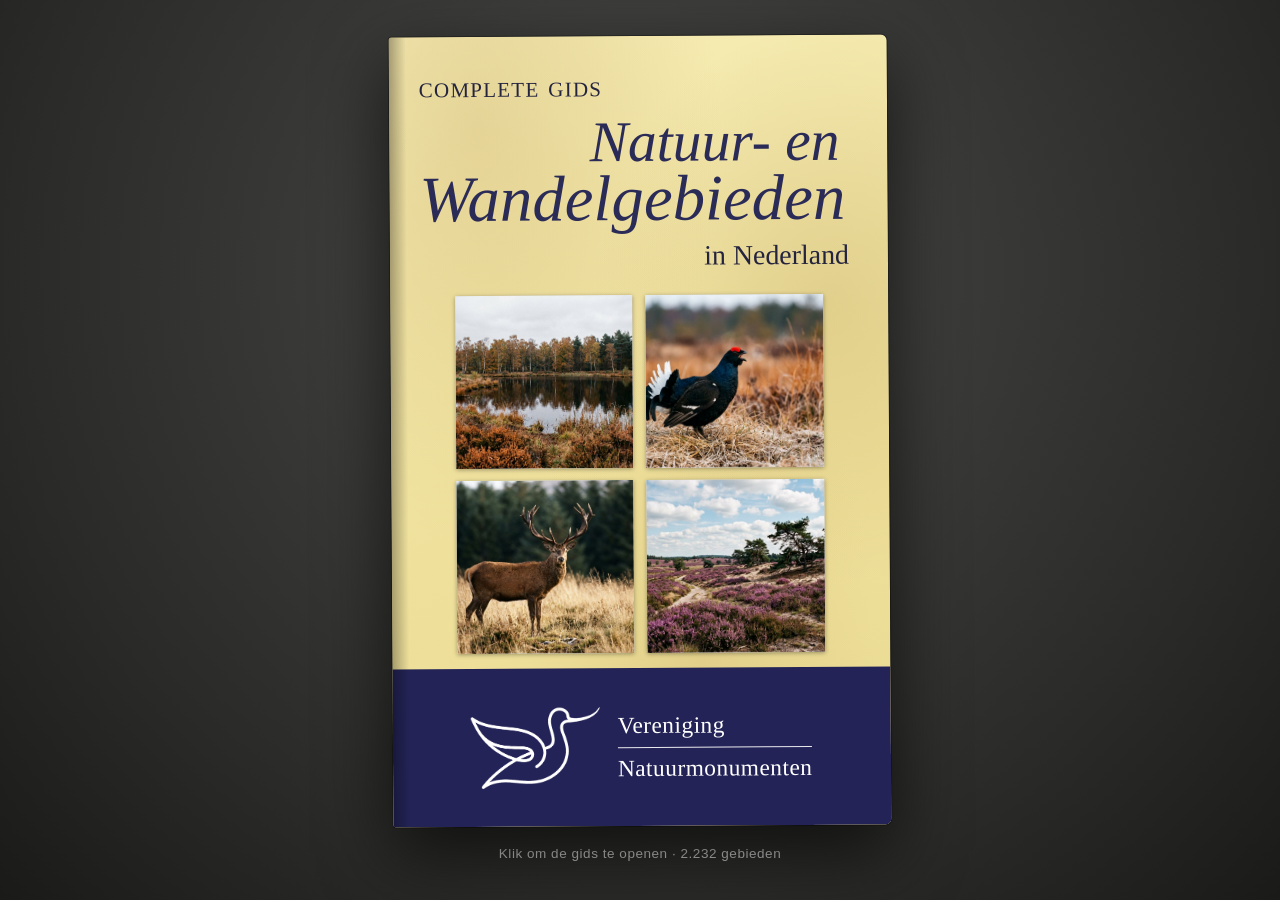
==== natuurgids-nederland.html @ e67d354d "cards 2213-2232: Zeeuwse kreken en vestingen (Retranchement, De Blikken, Fort Rammekens) + Walcheren" ====
<!DOCTYPE html>
<html lang="en">
<head>
<meta charset="UTF-8">
<meta name="viewport" content="width=device-width, initial-scale=1.0">
<title>Nature Reserve Guide — The Netherlands</title>
<link rel="stylesheet" href="styles.css">
</head>
<body>
<div id="cover" role="button" tabindex="0" aria-label="Open de gids">
  <div class="cover-book">
    <div class="cover-top">
      <div class="cover-kicker">Complete Gids</div>
      <h1 class="cover-title"><span>Natuur- en</span><span>Wandelgebieden</span></h1>
      <div class="cover-sub">in Nederland</div>
      <div class="cover-photos">
        <figure><img src="cover/heide-ven.jpg" alt="Ven op de heide"></figure>
        <figure><img src="cover/korhoen.jpg" alt="Baltsend korhoen"></figure>
        <figure><img src="cover/edelhert.jpg" alt="Edelhert"></figure>
        <figure><img src="cover/zandverstuiving.jpg" alt="Heide met vliegdennen"></figure>
      </div>
    </div>
    <div class="cover-band">
      <img class="cover-logo" src="cover/logo-natuurmonumenten.png" alt="Vereniging Natuurmonumenten">
      <div class="cover-org"><span>Vereniging</span><span>Natuurmonumenten</span></div>
    </div>
  </div>
  <div class="cover-hint">Klik om de gids te openen · <span id="cover-count"></span> gebieden</div>
</div>

<div id="app">
<div id="langswitch" title="Wissel taal / Switch language"><span class="langtab on" data-lang="nl">🇳🇱</span><span class="langtab" data-lang="en">🇬🇧</span></div>

<div class="hero">
  <h1>🌿 Nature Reserve Guide — The Netherlands</h1>
  <p>One integrated guide to <b>all 2,373 reserves</b> — your six original lists plus your new additions — detailed profiles in the style of your De Hoge Veluwe card: seasons, Natura 2000 habitats, spectacles, wildlife and trailheads.</p>
  <div class="progressbar"><i style="width:94.1%"></i></div>
  <p style="font-size:13px"><b>Progress: <span id="prog-done"></span> of <span id="prog-total"></span> reserves</b> · Lists 1–32 compleet (kaarten 1–1031) · List 33 gestart uit de complete boeklijst · ✨ alle kaarten tweetalig</p>
</div>
<main>
<div id="tabbar">
  <button class="tabbtn on" data-tab="list" type="button">📋 List</button>
  <button class="tabbtn" data-tab="blog" type="button">📝 Blog</button>
  <button class="tabbtn" data-tab="warn" type="button">⚠️ Warnings</button>
</div>
<div id="tab-list">
<div class="toc">
  <h2>Contents — the complete list (<span id="toc-count"></span> reserves, numbered continuously — duplicates in the source lists merged)</h2>
  <ol class="toclist" style="list-style:none;margin:0;padding:0;column-count:2;column-gap:44px;font-size:13.6px">
<div class="tocsec">List 1 · Salland, Twente &amp; Hof van Twente (1–31)</div>
<li><a href="#nr01">Sallandse Heuvelrug</a></li>
<li><a href="#nr02">Duivecate</a></li>
<li><a href="#nr03">Wierdense Veld</a></li>
<li><a href="#nr04">Het Lageveld</a></li>
<li><a href="#nr05">Fayersheide</a></li>
<li><a href="#nr06">Kooiplas Vriezenveen</a></li>
<li><a href="#nr07">Schultenwolde</a></li>
<li><a href="#nr08">Mekkelenberg</a></li>
<li><a href="#nr09">Huize Almelo</a></li>
<li><a href="#nr10">Sprengenberg</a></li>
<li><a href="#nr11">Holterberg</a></li>
<li><a href="#nr12">Holten landschapselementen</a></li>
<li><a href="#nr13">Noorderbos en Stokkerskampje</a></li>
<li><a href="#nr14">De Oosterhof en Volkspark</a></li>
<li><a href="#nr15">Groene Kruisbossen</a></li>
<li><a href="#nr16">De Borkeld</a></li>
<li><a href="#nr17">Friezenberg</a></li>
<li><a href="#nr18">Markelo landschapselementen</a></li>
<li><a href="#nr19">Entenveen</a></li>
<li><a href="#nr20">De Koepel</a></li>
<li><a href="#nr21">Mokkelengoor</a></li>
<li><a href="#nr22">Nijreesbos</a></li>
<li><a href="#nr23">Krikkenhaar</a></li>
<li><a href="#nr24">Het Weleveld</a></li>
<li><a href="#nr25">Stroomesch</a></li>
<li><a href="#nr26">Het Warmtink</a></li>
<li><a href="#nr27">Twickel</a></li>
<li><a href="#nr28">Verwolde</a></li>
<li><a href="#nr29">Markelose Berg</a></li>
<li><a href="#nr30">Weldam</a></li>
<li><a href="#nr31">Wiene</a></li>
<div class="tocsec">List 2 · De Peel &amp; Brabantse Kempen (32–97)</div>
<li><a href="#nr32">Keelgras</a></li>
<li><a href="#nr33">Stiphoutse Bossen</a></li>
<li><a href="#nr34">De Warande</a></li>
<li><a href="#nr35">Biezen en Milschot</a></li>
<li><a href="#nr36">Grotelse Bos</a></li>
<li><a href="#nr37">Bakelse Beemden en Bungern</a></li>
<li><a href="#nr38">Bakelse Bossen</a></li>
<li><a href="#nr39">Gemeentebossen Gemert</a></li>
<li><a href="#nr40">Stippelberg</a></li>
<li><a href="#nr41">Nederheide</a></li>
<li><a href="#nr42">Vliegveldbossen, Testrik en Kempkesberg</a></li>
<li><a href="#nr43">De Kamp</a></li>
<li><a href="#nr44">Vlakwater</a></li>
<li><a href="#nr45">Loobeekdal</a></li>
<li><a href="#nr46">Horst</a></li>
<li><a href="#nr47">Walsbergse Bossen</a></li>
<li><a href="#nr48">Heidse Peel</a></li>
<li><a href="#nr49">Paardekop</a></li>
<li><a href="#nr50">Papenvoortse Heide</a></li>
<li><a href="#nr51">Berenbroek</a></li>
<li><a href="#nr52">Het Groot Goor</a></li>
<li><a href="#nr53">Zandbos</a></li>
<li><a href="#nr54">Vlierdense Bossen</a></li>
<li><a href="#nr55">Kasteelpark Geldrop</a></li>
<li><a href="#nr56">Luchense Bos</a></li>
<li><a href="#nr57">Molenbos</a></li>
<li><a href="#nr58">Klein Goor</a></li>
<li><a href="#nr59">Sang en Goorkens</a></li>
<li><a href="#nr60">Gebergten en Herselse Heide</a></li>
<li><a href="#nr61">Groot Braakhuizen</a></li>
<li><a href="#nr62">Bossen bij Coevering</a></li>
<li><a href="#nr63">De Weijer</a></li>
<li><a href="#nr64">Braakhuizensche Heide</a></li>
<li><a href="#nr65">Verste Bos en De Meer</a></li>
<li><a href="#nr66">Strabrechtsche Heide</a></li>
<li><a href="#nr67">Lieropse Heide en Beuven</a></li>
<li><a href="#nr68">Herbertusbossen</a></li>
<li><a href="#nr69">Kasteel Heeze</a></li>
<li><a href="#nr70">Somerense Heide</a></li>
<li><a href="#nr71">Schietberg</a></li>
<li><a href="#nr72">De Donck</a></li>
<li><a href="#nr73">Oostappense Heide</a></li>
<li><a href="#nr74">Wandelbos Asten</a></li>
<li><a href="#nr75">Galgenberg</a></li>
<li><a href="#nr76">Polderse Bossen</a></li>
<li><a href="#nr77">Aa-stein</a></li>
<li><a href="#nr78">Dennendijkse Bossen</a></li>
<li><a href="#nr79">Deurnsche Peel, Mariapeel en Grauweveen</a></li>
<li><a href="#nr80">Putbos</a></li>
<li><a href="#nr81">Heleneveen</a></li>
<li><a href="#nr82">Leende</a></li>
<li><a href="#nr83">De Pan</a></li>
<li><a href="#nr84">Boksenberg</a></li>
<li><a href="#nr85">Starkriet</a></li>
<li><a href="#nr86">Witte Bergen</a></li>
<li><a href="#nr87">De Groote Peel, Nationaal Park</a></li>
<li><a href="#nr88">Astense Aa</a></li>
<li><a href="#nr89">Neerkantse Bossen</a></li>
<li><a href="#nr90">'t Molentje</a></li>
<li><a href="#nr91">Marisberg</a></li>
<li><a href="#nr92">Belgenhoek</a></li>
<li><a href="#nr93">Simonshoekse Bos</a></li>
<li><a href="#nr94">Startebos</a></li>
<li><a href="#nr95">Helenavaart</a></li>
<li><a href="#nr96">Kanaal van Deurne</a></li>
<li><a href="#nr97">Snep en Scherliet</a></li>
<div class="tocsec">List 3 · Wadden &amp; Friesland (98–103)</div>
<li><a href="#nr98">Terschelling</a></li>
<li><a href="#nr99">Ameland</a></li>
<li><a href="#nr100">'t Oerd</a></li>
<li><a href="#nr101">De Waddenzee, Staatsnatuurreservaat</a></li>
<li><a href="#nr102">Bildtpollen</a></li>
<li><a href="#nr103">Noard Fryslân Bûtendyks</a></li>
<div class="tocsec">List 4 · Texel &amp; Noord-Holland coast (104–116)</div>
<li><a href="#nr104">Duinen Texel</a></li>
<li><a href="#nr105">Lage Land van Texel</a></li>
<li><a href="#nr106">Korverskooi</a></li>
<li><a href="#nr107">Waal en Burgerdijk</a></li>
<li><a href="#nr108">Noorderkooi</a></li>
<li><a href="#nr109">Hoge Berg</a></li>
<li><a href="#nr110">Ceres</a></li>
<li><a href="#nr111">De Schorren</a></li>
<li><a href="#nr112">De Waddenzee, Staatsnatuurreservaat</a></li>
<li><a href="#nr113">Balgzand</a></li>
<li><a href="#nr114">Wieringen</a></li>
<li><a href="#nr115">Wierdijk en Voorboezem</a></li>
<li><a href="#nr116">Robbenoordbos en Dijkgatsbos</a></li>
<div class="tocsec">List 5 · Groningen West &amp; Drenthe border (117–161)</div>
<li><a href="#nr117">Allersmaborg</a></li>
<li><a href="#nr118">Reitdiepdal</a></li>
<li><a href="#nr119">Bedum-Onderdendam</a></li>
<li><a href="#nr120">Stedum-Loppersum landschapselementen</a></li>
<li><a href="#nr121">Ekenstein</a></li>
<li><a href="#nr122">Hoeksmeer</a></li>
<li><a href="#nr123">Ten Boer</a></li>
<li><a href="#nr124">Harkstederbroeklanden</a></li>
<li><a href="#nr125">De Ae's</a></li>
<li><a href="#nr126">Kolham-Slochteren landschapselementen</a></li>
<li><a href="#nr127">De Drie Polders</a></li>
<li><a href="#nr128">Oeverlanden Leekstermeer</a></li>
<li><a href="#nr129">Leekstermeer</a></li>
<li><a href="#nr130">Nienoord</a></li>
<li><a href="#nr131">Maatlanden</a></li>
<li><a href="#nr132">Mensinge</a></li>
<li><a href="#nr133">Bunnerveen</a></li>
<li><a href="#nr134">Kleibos</a></li>
<li><a href="#nr135">Peizer- en Eeldermaden</a></li>
<li><a href="#nr136">Peizermaden</a></li>
<li><a href="#nr137">Paterswoldsemeer</a></li>
<li><a href="#nr138">Elsburger Onland</a></li>
<li><a href="#nr139">Kluivingsbos</a></li>
<li><a href="#nr140">De Braak</a></li>
<li><a href="#nr141">Vennebroek</a></li>
<li><a href="#nr142">Friese Veen</a></li>
<li><a href="#nr143">Polder het Oosterland</a></li>
<li><a href="#nr144">De Duinen</a></li>
<li><a href="#nr145">Vosbergen</a></li>
<li><a href="#nr146">Polder Lappenvoort</a></li>
<li><a href="#nr147">Scharlakenbos</a></li>
<li><a href="#nr148">'t Hemrik</a></li>
<li><a href="#nr149">Drentsche A</a></li>
<li><a href="#nr150">Klein Bollenbult</a></li>
<li><a href="#nr151">Appelbergen</a></li>
<li><a href="#nr152">De Poll</a></li>
<li><a href="#nr153">Noordlaarderbos</a></li>
<li><a href="#nr154">Midlaarderbos</a></li>
<li><a href="#nr155">Westerbroek</a></li>
<li><a href="#nr156">Westerbroek (Vosbergerzone)</a></li>
<li><a href="#nr157">Rietland westzijde Foxholstermeer</a></li>
<li><a href="#nr158">Zuidlaardermeergebied</a></li>
<li><a href="#nr159">Harense Wildernis</a></li>
<li><a href="#nr160">Recreatiegebied Meerwijck</a></li>
<li><a href="#nr161">Gorechtpark en Drevenbos</a></li>
<div class="tocsec">List 6 · Groningen Oost &amp; Oldambt (162–192)</div>
<li><a href="#nr162">Tuikwerderrak</a></li>
<li><a href="#nr163">Meedhuizen landschapselementen</a></li>
<li><a href="#nr164">Huisweersterpolder</a></li>
<li><a href="#nr165">Schildmeer</a></li>
<li><a href="#nr166">Slochteren landschapselementen</a></li>
<li><a href="#nr167">Fraeylemaborg</a></li>
<li><a href="#nr168">Baggerputten</a></li>
<li><a href="#nr169">Korengarst</a></li>
<li><a href="#nr170">Wagenborgen</a></li>
<li><a href="#nr171">Hondshalstermeer</a></li>
<li><a href="#nr172">Nieuwolderbos</a></li>
<li><a href="#nr173">Woldendorp</a></li>
<li><a href="#nr174">Dollard</a></li>
<li><a href="#nr175">Kolken Oude Geul</a></li>
<li><a href="#nr176">Oosterbroek landschapselementen</a></li>
<li><a href="#nr177">Spoordijk</a></li>
<li><a href="#nr178">Winschoterdiep</a></li>
<li><a href="#nr179">Scheemda landschapselementen</a></li>
<li><a href="#nr180">De Wiede</a></li>
<li><a href="#nr181">Meeden landschapselementen</a></li>
<li><a href="#nr182">Lagemeeden</a></li>
<li><a href="#nr183">Scheemdermeer</a></li>
<li><a href="#nr184">Ennemaborg</a></li>
<li><a href="#nr185">Meerland</a></li>
<li><a href="#nr186">Goldhoorn</a></li>
<li><a href="#nr187">Beerta-Finsterwolde landschapselementen</a></li>
<li><a href="#nr188">Tjamme</a></li>
<li><a href="#nr189">Oostereinde landschapselementen</a></li>
<li><a href="#nr190">Winschoten</a></li>
<li><a href="#nr191">Westerwoldsche A Noord</a></li>
<li><a href="#nr192">Boele Tijdenskanaal</a></li>

<div class="tocsec">List 7 · Terschelling &amp; Friesland — meren, moerassen &amp; states (193–217)</div>
<li><a href="#nr193">Landerumerkooi</a></li>
<li><a href="#nr194">Jongema-State</a></li>
<li><a href="#nr195">Sorremorre</a></li>
<li><a href="#nr196">Botmar</a></li>
<li><a href="#nr197">It Eilân en de Burd</a></li>
<li><a href="#nr198">It Unlân fan Jelsma en It Kobbelân</a></li>
<li><a href="#nr199">Alde Feanen</a></li>
<li><a href="#nr200">Petgatten de Feanhoop, Noarderkrite, Kraanlannen, Oskekop</a></li>
<li><a href="#nr201">Lytse Marren</a></li>
<li><a href="#nr202">Gouden Boaiem</a></li>
<li><a href="#nr203">Wite en Swarte Brekken</a></li>
<li><a href="#nr204">Snitsermar</a></li>
<li><a href="#nr205">Hearesyl</a></li>
<li><a href="#nr206">Terkaplesterpuollen</a></li>
<li><a href="#nr207">De Deelen</a></li>
<li><a href="#nr208">It Skar en Terbant</a></li>
<li><a href="#nr209">Terdoelstersypen</a></li>
<li><a href="#nr210">Eysinga-State</a></li>
<li><a href="#nr211">Wilhelmina-oard</a></li>
<li><a href="#nr212">Tjûkemar</a></li>
<li><a href="#nr213">Haskerlân</a></li>
<li><a href="#nr214">Easterskar</a></li>
<li><a href="#nr215">Rotstergaast</a></li>
<li><a href="#nr216">Taconisbosk</a></li>
<li><a href="#nr217">Oranjestein</a></li>
<div class="tocsec">List 8 · Hollands Diep, delta &amp; West-Brabant (218–239)</div>
<li><a href="#nr218">Oudeland van Strijen</a></li>
<li><a href="#nr219">De Elzen</a></li>
<li><a href="#nr220">De Biesbosch, Nationaal Park</a></li>
<li><a href="#nr221">Krammer Volkerak</a></li>
<li><a href="#nr222">Anthoniegorzen en Fort Sabina</a></li>
<li><a href="#nr223">Vlaakenhoek</a></li>
<li><a href="#nr224">Ruigenhil</a></li>
<li><a href="#nr225">Buitengorzen</a></li>
<li><a href="#nr226">Oeverlanden Hollandsch Diep</a></li>
<li><a href="#nr227">Sassenplaat</a></li>
<li><a href="#nr228">Moerdijk</a></li>
<li><a href="#nr229">Zonzeel en De Worp</a></li>
<li><a href="#nr230">Westelijke Beemden</a></li>
<li><a href="#nr231">Haagse Beemden</a></li>
<li><a href="#nr232">Rooskensdonk</a></li>
<li><a href="#nr233">Haagse Beemdenbos</a></li>
<li><a href="#nr234">Pagnevaartbos</a></li>
<li><a href="#nr235">Liesbos</a></li>
<li><a href="#nr236">Sprundelsebaan-Zundertseweg</a></li>
<li><a href="#nr237">Kogelvanger</a></li>
<li><a href="#nr238">Vloeiweide</a></li>
<li><a href="#nr239">Mastbos</a></li>
<div class="tocsec">List 9 · Maasvallei &amp; Midden-Brabant (240–309)</div>
<li><a href="#nr240">Hedel en Ammerzoden</a></li>
<li><a href="#nr241">Uiterwaarden bij Bokhoven</a></li>
<li><a href="#nr242">Henriëttewaard</a></li>
<li><a href="#nr243">Uiterwaarden Maaspoort</a></li>
<li><a href="#nr244">De Koornwaard</a></li>
<li><a href="#nr245">Maasuiterwaarden</a></li>
<li><a href="#nr246">Lithse Kooi</a></li>
<li><a href="#nr247">Sompen en Zooislagen</a></li>
<li><a href="#nr248">Meer van Engelen</a></li>
<li><a href="#nr249">De Kerkhoek</a></li>
<li><a href="#nr250">Polder van Den Eigen en Empel</a></li>
<li><a href="#nr251">Heinis</a></li>
<li><a href="#nr252">Karregat</a></li>
<li><a href="#nr253">Graafse Baan</a></li>
<li><a href="#nr254">Het Vinkel en De Eikenburg</a></li>
<li><a href="#nr255">De Wamberg</a></li>
<li><a href="#nr256">Hoogbos, Engelenstede en Zeebroek</a></li>
<li><a href="#nr257">Geffense Bosjes</a></li>
<li><a href="#nr258">Stelt en De Haag</a></li>
<li><a href="#nr259">Arboretum Heesch</a></li>
<li><a href="#nr260">Heesch en Nistelrode</a></li>
<li><a href="#nr261">Nieuwkuijks Bosje</a></li>
<li><a href="#nr262">Moerputten</a></li>
<li><a href="#nr263">Rijskampen</a></li>
<li><a href="#nr264">De Margriet</a></li>
<li><a href="#nr265">Loonse en Drunense Duinen</a></li>
<li><a href="#nr266">De Distelberg</a></li>
<li><a href="#nr267">Zwijnsbergen</a></li>
<li><a href="#nr268">De IJzeren Man</a></li>
<li><a href="#nr269">Wargashuyse</a></li>
<li><a href="#nr270">Jagershagen</a></li>
<li><a href="#nr271">Vughtse Heide en Lunetten</a></li>
<li><a href="#nr272">Fort Isabella</a></li>
<li><a href="#nr273">Bossche Broek</a></li>
<li><a href="#nr274">Sterrenbosch</a></li>
<li><a href="#nr275">Gemeentebos De Houw</a></li>
<li><a href="#nr276">Maurick</a></li>
<li><a href="#nr277">Haanwijk</a></li>
<li><a href="#nr278">Gemeentebos Esseweg</a></li>
<li><a href="#nr279">De Bevert</a></li>
<li><a href="#nr280">Zegenwerp</a></li>
<li><a href="#nr281">Eikenhorst</a></li>
<li><a href="#nr282">Venrode</a></li>
<li><a href="#nr283">Sparrenrijk</a></li>
<li><a href="#nr284">Seldensate</a></li>
<li><a href="#nr285">Kasteel Heeswijk</a></li>
<li><a href="#nr286">Gemeentebos Heeswijk-Dinther</a></li>
<li><a href="#nr287">De Prekers</a></li>
<li><a href="#nr288">Wijboschbroek</a></li>
<li><a href="#nr289">Zwanenburg</a></li>
<li><a href="#nr290">Aa-broeken</a></li>
<li><a href="#nr291">Recreatiepark Veghel</a></li>
<li><a href="#nr292">Eerdse Bergen</a></li>
<li><a href="#nr293">Coevering Logtenburg</a></li>
<li><a href="#nr294">Geelders</a></li>
<li><a href="#nr295">De Leemkuilen</a></li>
<li><a href="#nr296">Nemelaer</a></li>
<li><a href="#nr297">Suysse Bos</a></li>
<li><a href="#nr298">Oude Hondsberg, Ter Braakloop en Galgeven</a></li>
<li><a href="#nr299">Oisterwijkse Bossen en Vennen</a></li>
<li><a href="#nr300">Rozep</a></li>
<li><a href="#nr301">Kampina</a></li>
<li><a href="#nr302">Achtbundersedijk en Logtsebaan</a></li>
<li><a href="#nr303">De Mortelen en Heerenbeek</a></li>
<li><a href="#nr304">Velder</a></li>
<li><a href="#nr305">Kuppenbunders</a></li>
<li><a href="#nr306">De Scheeken</a></li>
<li><a href="#nr307">Dommeldal</a></li>
<li><a href="#nr308">Dommelbeemden</a></li>
<li><a href="#nr309">Vressels Bos</a></li>
<div class="tocsec">List 10 · De Kempen (310–318)</div>
<li><a href="#nr310">De Kempen</a></li>
<li><a href="#nr311">Zandhoef en Postelbos</a></li>
<li><a href="#nr312">De Beeken en De Maaij</a></li>
<li><a href="#nr313">De Maaij</a></li>
<li><a href="#nr314">Plateaux</a></li>
<li><a href="#nr315">Klein-Borkel, Berkheuvel, Zandhoef en Buitenheide</a></li>
<li><a href="#nr316">Malpiebeemden</a></li>
<li><a href="#nr317">Opperbos</a></li>
<li><a href="#nr318">Berg</a></li>
<div class="tocsec">List 11 · Weert &amp; Midden-Limburg (319–363)</div>
<li><a href="#nr319">Pompstation Budel</a></li>
<li><a href="#nr320">Buulderbroek</a></li>
<li><a href="#nr321">Hugterheide</a></li>
<li><a href="#nr322">Weerterbos</a></li>
<li><a href="#nr323">Weerter- en Buderbergen</a></li>
<li><a href="#nr324">Weerterheide</a></li>
<li><a href="#nr325">Oude Graaf</a></li>
<li><a href="#nr326">Roeventerpeel</a></li>
<li><a href="#nr327">Wellenstein</a></li>
<li><a href="#nr328">Sarsven en De Banen</a></li>
<li><a href="#nr329">Waterbloem</a></li>
<li><a href="#nr330">Spaanse Bos</a></li>
<li><a href="#nr331">Heijdsberg</a></li>
<li><a href="#nr332">Ophovense Zandberg</a></li>
<li><a href="#nr333">Asbroekerheide en Kirkelsberg</a></li>
<li><a href="#nr334">Leuckeshoeve</a></li>
<li><a href="#nr335">Lauracomplex Weert</a></li>
<li><a href="#nr336">Kruispeel</a></li>
<li><a href="#nr337">Recreatiegebied IJzerenman</a></li>
<li><a href="#nr338">Wijffelterbroek</a></li>
<li><a href="#nr339">Stramprooise Heide</a></li>
<li><a href="#nr340">Areven</a></li>
<li><a href="#nr341">Tungelerwallen</a></li>
<li><a href="#nr342">Moeselpeel</a></li>
<li><a href="#nr343">De Krang</a></li>
<li><a href="#nr344">Heijkersbroek en Weerenbroek</a></li>
<li><a href="#nr345">Keversbroek</a></li>
<li><a href="#nr346">Beylshof</a></li>
<li><a href="#nr347">Leudal</a></li>
<li><a href="#nr348">Sterrebos</a></li>
<li><a href="#nr349">Exaten</a></li>
<li><a href="#nr350">Hornerheide</a></li>
<li><a href="#nr351">Kloppeven</a></li>
<li><a href="#nr352">Kasteel Horn</a></li>
<li><a href="#nr353">Beegderheide</a></li>
<li><a href="#nr354">Beegderheide en De Breule</a></li>
<li><a href="#nr355">Tuspeel</a></li>
<li><a href="#nr356">Uffelse Beek</a></li>
<li><a href="#nr357">Heioord</a></li>
<li><a href="#nr358">Nederhoven</a></li>
<li><a href="#nr359">Isabelleegreend</a></li>
<li><a href="#nr360">De Horst</a></li>
<li><a href="#nr361">Grensmaas</a></li>
<li><a href="#nr362">Landgoed Rozendaal</a></li>
<li><a href="#nr363">Het Marissen en Kranenbroek</a></li>
<div class="tocsec">List 12 · Swalm, Roer &amp; Meinweg (364–380)</div>
<li><a href="#nr364">Heldense Bossen</a></li>
<li><a href="#nr365">Holtmühle</a></li>
<li><a href="#nr366">De Bercken</a></li>
<li><a href="#nr367">Beesels Broek</a></li>
<li><a href="#nr368">Gemeentebossen Swalmen, Groene Woud en de Bosberg</a></li>
<li><a href="#nr369">Hillenraad, Boshei en Nieuwenhof</a></li>
<li><a href="#nr370">Swalmal</a></li>
<li><a href="#nr371">Hoogbroek</a></li>
<li><a href="#nr372">Boscomplexen Heide</a></li>
<li><a href="#nr373">De Kukshei</a></li>
<li><a href="#nr374">'t Sweeltje</a></li>
<li><a href="#nr375">Rendelaarsbos</a></li>
<li><a href="#nr376">Roerdal</a></li>
<li><a href="#nr377">Melickerheide</a></li>
<li><a href="#nr378">De Meinweg, Nationaal Park</a></li>
<li><a href="#nr379">Annendalsbos</a></li>
<li><a href="#nr380">De Sluffert</a></li>
<div class="tocsec">List 13 · Geleendal &amp; Sittard (381–402)</div>
<li><a href="#nr381">De Doort</a></li>
<li><a href="#nr382">Taterbos</a></li>
<li><a href="#nr383">Het Haeselaar, Bos en Broek en De Kuyper</a></li>
<li><a href="#nr384">IJzerenbos</a></li>
<li><a href="#nr385">'t Hout</a></li>
<li><a href="#nr386">Land van Swentibold</a></li>
<li><a href="#nr387">Grasbroek</a></li>
<li><a href="#nr388">Limbrichterbos</a></li>
<li><a href="#nr389">Danikerbos</a></li>
<li><a href="#nr390">Stammenderbos</a></li>
<li><a href="#nr391">Wintrakerberg</a></li>
<li><a href="#nr392">Kelmonderbos</a></li>
<li><a href="#nr393">Vrouwenbos</a></li>
<li><a href="#nr394">Spaubekerbos</a></li>
<li><a href="#nr395">Geleenbeekdal</a></li>
<li><a href="#nr396">Kasteel Amstenrade</a></li>
<li><a href="#nr397">Bunderbos</a></li>
<li><a href="#nr398">De Dellen</a></li>
<li><a href="#nr399">Ravensbos</a></li>
<li><a href="#nr400">Den Ouden Bosch</a></li>
<li><a href="#nr401">Haerenbos</a></li>
<li><a href="#nr402">Cortenbacherbos</a></li>
<div class="tocsec">List 14 · Brunssum &amp; Kerkrade (403–413)</div>

<li><a href="#nr403">Diergaardsbos en Op den Heuvel</a></li>
<li><a href="#nr404">Dal van de Rode Beek</a></li>
<li><a href="#nr405">Schinveldse Bossen</a></li>
<li><a href="#nr406">Brunssummerheide</a></li>
<li><a href="#nr407">Terworm</a></li>
<li><a href="#nr408">Bossen in Eygelshoven</a></li>
<li><a href="#nr409">Strijthagerbeekdal</a></li>
<li><a href="#nr410">Anstelvallei</a></li>
<li><a href="#nr411">Carisborg</a></li>
<li><a href="#nr412">Berenbos</a></li>
<li><a href="#nr413">Bosquet Rolduc</a></li>
<div class="tocsec">List 15 · Maastricht &amp; Heuvelland (414–438)</div>
<li><a href="#nr414">Landgoed St. Gerlach</a></li>
<li><a href="#nr415">Bergse Heide</a></li>
<li><a href="#nr416">Bemelerberg</a></li>
<li><a href="#nr417">Roese Kuilen</a></li>
<li><a href="#nr418">Van Tienhovenmolen</a></li>
<li><a href="#nr419">Genhoes</a></li>
<li><a href="#nr420">Gerendal</a></li>
<li><a href="#nr421">Berghofweide</a></li>
<li><a href="#nr422">Kasteel Neercanne</a></li>
<li><a href="#nr423">Sint-Pietersberg</a></li>
<li><a href="#nr424">Kleine Weerd</a></li>
<li><a href="#nr425">Boomgaard Gronsveld</a></li>
<li><a href="#nr426">Savelsbos</a></li>
<li><a href="#nr427">Eijsder Beemden</a></li>
<li><a href="#nr428">Kasteel Eysden</a></li>
<li><a href="#nr429">Noordal</a></li>
<li><a href="#nr430">Horstergrub</a></li>
<li><a href="#nr431">Gulpdal</a></li>
<li><a href="#nr432">Geul- en Gulpdal</a></li>
<li><a href="#nr433">Wittemermolen</a></li>
<li><a href="#nr434">Mechelderbeekdal</a></li>
<li><a href="#nr435">Geuldal</a></li>
<li><a href="#nr436">Vaals</a></li>
<li><a href="#nr437">Dal Cottesserbeek</a></li>
<li><a href="#nr438">Bovenste Bos</a></li>
<div class="tocsec">List 16 · Zuid-Limburg zuid (439–447)</div>
<li><a href="#nr439">Kunderberg</a></li>
<li><a href="#nr440">Imstenraderbos</a></li>
<li><a href="#nr441">Klingeleberg</a></li>
<li><a href="#nr442">Groeve Sweijer</a></li>
<li><a href="#nr443">Kasteel Goedenraad</a></li>
<li><a href="#nr444">Wahlwiler Graven</a></li>
<li><a href="#nr445">Platte Bossen</a></li>
<li><a href="#nr446">Selzerbeekdal</a></li>
<li><a href="#nr447">Kasteel Lemiers</a></li>
<div class="tocsec">List 17 · Fryslân &amp; Groningen grensland (448–466)</div>
<li><a href="#nr448">Lauwersmeer, Staatsnatuurmonument</a></li>
<li><a href="#nr449">Zoutkamp</a></li>
<li><a href="#nr450">Rinsma State</a></li>
<li><a href="#nr451">De Dokkumer Wâlden</a></li>
<li><a href="#nr452">De Kollumerwâlden</a></li>
<li><a href="#nr453">It Reidfjild</a></li>
<li><a href="#nr454">Fogelsangh-State</a></li>
<li><a href="#nr455">De Mieden</a></li>
<li><a href="#nr456">Westerhornerpolder</a></li>
<li><a href="#nr457">Noorderland</a></li>
<li><a href="#nr458">De Bevervallei</a></li>
<li><a href="#nr459">Doezumermieden en Polder de Kaleweg</a></li>
<li><a href="#nr460">De Marren</a></li>
<li><a href="#nr461">Poelen Opende</a></li>
<li><a href="#nr462">Trimunt en Jilt Dijksheide</a></li>
<li><a href="#nr463">De Haar</a></li>
<li><a href="#nr464">Coendersborg</a></li>
<li><a href="#nr465">Iwema Steenhuis</a></li>
<li><a href="#nr466">Nanninga's Bos en Bolmeer</a></li>
<div class="tocsec">List 18 · Kop van Overijssel, Zwolle &amp; de Vecht (467–521)</div>
<li><a href="#nr467">Voorsterbos</a></li>
<li><a href="#nr468">De Zandkoele</a></li>
<li><a href="#nr469">De Wieden</a></li>
<li><a href="#nr470">Vogeleiland</a></li>
<li><a href="#nr471">Zwarte Meer</a></li>
<li><a href="#nr472">Mastenbroek landschapselementen</a></li>
<li><a href="#nr473">Oldematen</a></li>
<li><a href="#nr474">Uiterwaarden Zwarte Water</a></li>
<li><a href="#nr475">Veerslootslanden</a></li>
<li><a href="#nr476">Staphorst</a></li>
<li><a href="#nr477">De Reest</a></li>
<li><a href="#nr478">Reestdal</a></li>
<li><a href="#nr479">Jutjesriet</a></li>
<li><a href="#nr480">Stadsgaten Hasselt</a></li>
<li><a href="#nr481">Holtenerbroek</a></li>
<li><a href="#nr482">Oeverlanden langs de Vecht</a></li>
<li><a href="#nr483">Buitenlanden Langenholte</a></li>
<li><a href="#nr484">Westerveldse Bos</a></li>
<li><a href="#nr485">'s-Heerenbroek landschapselementen</a></li>
<li><a href="#nr486">Zalkerbos</a></li>
<li><a href="#nr487">Vreugderijkerwaard</a></li>
<li><a href="#nr488">Engelse Werk en Spoolderbos</a></li>
<li><a href="#nr489">De Kranenburg</a></li>
<li><a href="#nr490">De Helmhorst</a></li>
<li><a href="#nr491">Boschwijk</a></li>
<li><a href="#nr492">Agnietenberg, Schrevenbos en Eierbelten</a></li>
<li><a href="#nr493">De Horte</a></li>
<li><a href="#nr494">Mataram</a></li>
<li><a href="#nr495">De Leemcule</a></li>
<li><a href="#nr496">Den Aalshorst</a></li>
<li><a href="#nr497">Den Berg</a></li>
<li><a href="#nr498">Rechterense Veld</a></li>
<li><a href="#nr499">Plaggemars</a></li>
<li><a href="#nr500">Hessum</a></li>
<li><a href="#nr501">Vilsteren</a></li>
<li><a href="#nr502">De Wildhoek</a></li>
<li><a href="#nr503">Leusener Maan</a></li>
<li><a href="#nr504">Varsen</a></li>
<li><a href="#nr505">IJsselvliedt</a></li>
<li><a href="#nr506">Wezepse Heide</a></li>
<li><a href="#nr507">Vuursteenberg</a></li>
<li><a href="#nr508">Gemeentebos Hattem</a></li>
<li><a href="#nr509">Molecaten</a></li>
<li><a href="#nr510">Flip Hul</a></li>
<li><a href="#nr511">Klooster Hulsbergen</a></li>
<li><a href="#nr512">Hezenberg</a></li>
<li><a href="#nr513">Algemeen Veen</a></li>
<li><a href="#nr514">Hoenwaard</a></li>
<li><a href="#nr515">Oldeneel</a></li>
<li><a href="#nr516">Zandhove</a></li>
<li><a href="#nr517">Soeslo</a></li>
<li><a href="#nr518">Windesheim</a></li>
<li><a href="#nr519">Molenpolder</a></li>
<li><a href="#nr520">Den Alerdinck</a></li>
<li><a href="#nr521">Colckhof</a></li>
<div class="tocsec">List 19 · Twente-noord: Mander &amp; Springendal (522–526)</div>
<li><a href="#nr522">Mandergrafveld</a></li>
<li><a href="#nr523">Dal van de Mosbeek</a></li>
<li><a href="#nr524">Springendal</a></li>
<li><a href="#nr525">Breckelenkamp</a></li>
<li><a href="#nr526">Schiphorst</a></li>
<div class="tocsec">List 20 · Amsterdam, Waterland &amp; westelijk 't Gooi (527–585)</div>
<li><a href="#nr527">Spaarnwoude</a></li>
<li><a href="#nr528">Recreatiegebied Het Twiske</a></li>
<li><a href="#nr529">Ratteneiland</a></li>
<li><a href="#nr530">Ilperveld</a></li>
<li><a href="#nr531">Varkensland</a></li>
<li><a href="#nr532">Waterland Oost</a></li>
<li><a href="#nr533">Udoorn</a></li>
<li><a href="#nr534">De Oeverlanden</a></li>
<li><a href="#nr535">Amsterdamse Bos</a></li>
<li><a href="#nr536">Jac.P. Thijssepark en De Braak</a></li>
<li><a href="#nr537">Amstelveense en Kleine Poel</a></li>
<li><a href="#nr538">Oosteinderpoel</a></li>
<li><a href="#nr539">Recreatiegebied Over-Amstel</a></li>
<li><a href="#nr540">Middelpolder</a></li>
<li><a href="#nr541">Wester-Amstel</a></li>
<li><a href="#nr542">Recreatiegebied Elsenhove</a></li>
<li><a href="#nr543">Recreatiegebied Ouderkerkerplas</a></li>
<li><a href="#nr544">Penbos</a></li>
<li><a href="#nr545">Gaasp en Diem</a></li>
<li><a href="#nr546">Recreatiegebied Gaasperplas</a></li>
<li><a href="#nr547">Riethoek</a></li>
<li><a href="#nr548">Gaasperzoom</a></li>
<li><a href="#nr549">Klarenbeek</a></li>
<li><a href="#nr550">Recreatiegebied De Hoge Dijk</a></li>
<li><a href="#nr551">Fort Nigtevecht</a></li>
<li><a href="#nr552">Umeer</a></li>
<li><a href="#nr553">Muiderbos</a></li>
<li><a href="#nr554">Zilverstrand en Muiderstrand</a></li>
<li><a href="#nr555">Echobos</a></li>
<li><a href="#nr556">Naardermeer</a></li>
<li><a href="#nr557">Uitermeer</a></li>
<li><a href="#nr558">Hinderdam</a></li>
<li><a href="#nr559">Spiegelplas</a></li>
<li><a href="#nr560">Ankeveense Plassen</a></li>
<li><a href="#nr561">Laegieskamp</a></li>
<li><a href="#nr562">Natuurgebied Uithoorn</a></li>
<li><a href="#nr563">Bovenlanden Mijdrecht</a></li>
<li><a href="#nr564">Fort Waver-Amstel</a></li>
<li><a href="#nr565">Polder Groot-Mijdrecht</a></li>
<li><a href="#nr566">Botshol</a></li>
<li><a href="#nr567">De Nes</a></li>
<li><a href="#nr568">Horstermeerpolder</a></li>
<li><a href="#nr569">Fort Kijkuit</a></li>
<li><a href="#nr570">Wijde Blik</a></li>
<li><a href="#nr571">Terra Nova</a></li>
<li><a href="#nr572">Kortenhoefse Plassen</a></li>
<li><a href="#nr573">Het Hol</a></li>
<li><a href="#nr574">Fransche Kampheide</a></li>
<li><a href="#nr575">Schaep en Burgh</a></li>
<li><a href="#nr576">Bantam</a></li>
<li><a href="#nr577">Fransche Kamp</a></li>
<li><a href="#nr578">Kamphoeve</a></li>
<li><a href="#nr579">Boekesteyn</a></li>
<li><a href="#nr580">Spanderswoud</a></li>
<li><a href="#nr581">Hilverbeek</a></li>
<li><a href="#nr582">Spiegelrust</a></li>
<li><a href="#nr583">Schoonoord</a></li>
<li><a href="#nr584">Gooilust</a></li>
<li><a href="#nr585">Conversbos</a></li>
<div class="tocsec">List 21 · 't Gooi-oost, Flevoland &amp; de noordwest-Veluwe (586–657)</div>
<li><a href="#nr586">Heggenlandschap de Wildwallen</a></li>
<li><a href="#nr587">Karekietbos</a></li>
<li><a href="#nr588">Harderbos</a></li>
<li><a href="#nr589">Harderbroek</a></li>
<li><a href="#nr590">Kievitslanden</a></li>
<li><a href="#nr591">Spijk en Bremerberg</a></li>
<li><a href="#nr592">Stranden en Voorlanden Drontenmeer en Veluwemeer</a></li>
<li><a href="#nr593">Veluwerandmeren</a></li>
<li><a href="#nr594">Veluwemeerkust</a></li>
<li><a href="#nr595">Hulshorst</a></li>
<li><a href="#nr596">Groeneveld</a></li>
<li><a href="#nr597">De Ihorst</a></li>
<li><a href="#nr598">Oeverlanden Veluwemeer</a></li>
<li><a href="#nr599">Bos Klaterweg</a></li>
<li><a href="#nr600">De Haere</a></li>
<li><a href="#nr601">Van 't Goorsveld</a></li>
<li><a href="#nr602">Johannahoewe</a></li>
<li><a href="#nr603">Schouwenburg</a></li>
<li><a href="#nr604">Zwaluwenburg</a></li>
<li><a href="#nr605">Oldebroek landschapselementen</a></li>
<li><a href="#nr606">De Zwaluwenberg</a></li>
<li><a href="#nr607">Gemeentebos Harderwijk</a></li>
<li><a href="#nr608">Beekhuizerzand</a></li>
<li><a href="#nr609">Leuvenumse Bos</a></li>
<li><a href="#nr610">Leuvenhorst</a></li>
<li><a href="#nr611">Het Willemsbos</a></li>
<li><a href="#nr612">Boscomplex Nunspeet</a></li>
<li><a href="#nr613">Elspeetsche Heide</a></li>
<li><a href="#nr614">Stakenberg</a></li>
<li><a href="#nr615">Schotkamp</a></li>
<li><a href="#nr616">Boscomplex Vierhouten</a></li>
<li><a href="#nr617">Saxenheim</a></li>
<li><a href="#nr618">Vierhoutense Heide</a></li>
<li><a href="#nr619">Het Feithenhof</a></li>
<li><a href="#nr620">Tongerense Heide</a></li>
<li><a href="#nr621">Wisselse Veen</a></li>
<li><a href="#nr622">Paalveen</a></li>
<li><a href="#nr623">West-Raven</a></li>
<li><a href="#nr624">Weeser Enk</a></li>
<li><a href="#nr625">Scherpenberg en Morena</a></li>
<li><a href="#nr626">Majuba</a></li>
<li><a href="#nr627">Gemeentebossen Epe</a></li>
<li><a href="#nr628">De Dellen en Ambtsbos</a></li>
<li><a href="#nr629">Stormbroek</a></li>
<li><a href="#nr630">Groevenbeekse Heide</a></li>
<li><a href="#nr631">Oud Groevenbeek</a></li>
<li><a href="#nr632">Bossen Ermelo</a></li>
<li><a href="#nr633">Sparrendaal</a></li>
<li><a href="#nr634">Ermelosche Heide</a></li>
<li><a href="#nr635">Speulder- en Sprielderbos</a></li>
<li><a href="#nr636">Schovenhorst</a></li>
<li><a href="#nr637">Landgoed Klein Veenhuizen</a></li>
<li><a href="#nr638">Bergsham</a></li>
<li><a href="#nr639">De Wakel</a></li>
<li><a href="#nr640">Wilde Kamp</a></li>
<li><a href="#nr641">Staverden</a></li>
<li><a href="#nr642">De Grote Kolonie</a></li>
<li><a href="#nr643">De Kleine Kolonie</a></li>
<li><a href="#nr644">Boscomplex Elspeet</a></li>
<li><a href="#nr645">Elspeterveld</a></li>
<li><a href="#nr646">Houtdorperveld</a></li>
<li><a href="#nr647">'t Sol</a></li>
<li><a href="#nr648">Elspeterbosch</a></li>
<li><a href="#nr649">Elspeter Struiken</a></li>
<li><a href="#nr650">Koninklijke Houtvesterij Het Loo</a></li>
<li><a href="#nr651">Schaveren</a></li>
<li><a href="#nr652">Wildlust</a></li>
<li><a href="#nr653">Wildweg</a></li>
<li><a href="#nr654">Cannenburgerbos</a></li>
<li><a href="#nr655">Zandhegge</a></li>
<li><a href="#nr656">Garderen</a></li>
<li><a href="#nr657">Berg en Bos</a></li>
<div class="tocsec">List 22 · Den Haag &amp; de duinen (658–664)</div>
<li><a href="#nr658">Meijendel-Wassenaar</a></li>
<li><a href="#nr659">Waalsdorp</a></li>
<li><a href="#nr660">Haagse parken en buitenplaatsen</a></li>
<li><a href="#nr661">Haagsche Bosch</a></li>
<li><a href="#nr662">Van Leyden-Hof</a></li>
<li><a href="#nr663">Park 't Hof</a></li>
<li><a href="#nr664">Elsenburgerbos</a></li>
<div class="tocsec">List 23 · Vechtstreek, Nieuwkoop &amp; Utrecht-west (665–732)</div>
<li><a href="#nr665">Kamerik-Teylingens</a></li>
<li><a href="#nr666">Polder Demmerik</a></li>
<li><a href="#nr667">Armenland Ruwiel</a></li>
<li><a href="#nr668">De Boterwal</a></li>
<li><a href="#nr669">Fort Nieuwersluis</a></li>
<li><a href="#nr670">Overplaats Sterreschans</a></li>
<li><a href="#nr671">Over Holland</a></li>
<li><a href="#nr672">Polder Mijnden</a></li>
<li><a href="#nr673">Gunterstein</a></li>
<li><a href="#nr674">Loosdrechtse Plassen</a></li>
<li><a href="#nr675">Bos van Hacke 'Buitenplaats Eikenrode'</a></li>
<li><a href="#nr676">Tienhovense Plassen</a></li>
<li><a href="#nr677">Bethunepolder</a></li>
<li><a href="#nr678">Nieuwkoopse Plassen</a></li>
<li><a href="#nr679">Bovenlanden Kromme Mijdrecht</a></li>
<li><a href="#nr680">Achttienhovense Polder</a></li>
<li><a href="#nr681">De Haeck</a></li>
<li><a href="#nr682">De Meije</a></li>
<li><a href="#nr683">Kamerikse Nessen</a></li>
<li><a href="#nr684">Oortjespad</a></li>
<li><a href="#nr685">Kockengen</a></li>
<li><a href="#nr686">Polderreservaat</a></li>
<li><a href="#nr687">Rietlanden te Kockengen</a></li>
<li><a href="#nr688">Kasteel De Haar</a></li>
<li><a href="#nr689">De Bijleveld</a></li>
<li><a href="#nr690">Vijverbos</a></li>
<li><a href="#nr691">Maarsseveense Plassen</a></li>
<li><a href="#nr692">Gagelpolder</a></li>
<li><a href="#nr693">Amelisweerd</a></li>
<li><a href="#nr694">Geriefbos te Waarder</a></li>
<li><a href="#nr695">Draakpolder</a></li>
<li><a href="#nr696">Zijdegat</a></li>
<li><a href="#nr697">Benschopper Boezem</a></li>
<li><a href="#nr698">Houtkaden Lopikerwaard</a></li>
<li><a href="#nr699">Broek en Blokland</a></li>
<li><a href="#nr700">Noord IJsseldijk</a></li>
<li><a href="#nr701">IJsselbos</a></li>
<li><a href="#nr702">Het Klaphek</a></li>
<li><a href="#nr703">Hoge Grienden</a></li>
<li><a href="#nr704">'t Waal</a></li>
<li><a href="#nr705">Tull en 't Waal</a></li>
<li><a href="#nr706">Klooster De Stad Gods</a></li>
<li><a href="#nr707">Laapersheide</a></li>
<li><a href="#nr708">Cronebos</a></li>
<li><a href="#nr709">Laapersveld en Laapersbos</a></li>
<li><a href="#nr710">Hoorneboegse Heide en Zwarte Berg</a></li>
<li><a href="#nr711">Uytwijck</a></li>
<li><a href="#nr712">Hilversums Wasmeer en De Zuid</a></li>
<li><a href="#nr713">Smithuyserbos</a></li>
<li><a href="#nr714">Einde Gooi</a></li>
<li><a href="#nr715">Dassenveld</a></li>
<li><a href="#nr716">Maartensdijkse Bos</a></li>
<li><a href="#nr717">De Vuurschse</a></li>
<li><a href="#nr718">Pijnenburg</a></li>
<li><a href="#nr719">Eyckenstein</a></li>
<li><a href="#nr720">Op Hees</a></li>
<li><a href="#nr721">Soesterveen</a></li>
<li><a href="#nr722">Coelhorst</a></li>
<li><a href="#nr723">Schothorst</a></li>
<li><a href="#nr724">Hoevelaken</a></li>
<li><a href="#nr725">Zwarte Broek</a></li>
<li><a href="#nr726">Appel</a></li>
<li><a href="#nr727">Beukenburg</a></li>
<li><a href="#nr728">De Leijen</a></li>
<li><a href="#nr729">Ridderoordse Bossen</a></li>
<li><a href="#nr730">Splinterenburg</a></li>
<li><a href="#nr731">Willem Arntsz Bos en Vijverhof</a></li>
<li><a href="#nr732">Pleinesbos en Oude Tol</a></li>
<div class="tocsec">List 24 · Gelderse Vallei, Veluwe &amp; Arnhem (733–797)</div>
<li><a href="#nr733">Blarikshorst</a></li>
<li><a href="#nr734">Gemeentebos Putten</a></li>
<li><a href="#nr735">Wilbrinkbos</a></li>
<li><a href="#nr736">Johannabos</a></li>
<li><a href="#nr737">De Wittenberg</a></li>
<li><a href="#nr738">Stroese Zand</a></li>
<li><a href="#nr739">Hoog-Westerwolde</a></li>
<li><a href="#nr740">Dalkenschoten</a></li>
<li><a href="#nr741">Orderbos</a></li>
<li><a href="#nr742">Van der Huchtbos</a></li>
<li><a href="#nr743">De Kooiberg</a></li>
<li><a href="#nr744">Bruggelen</a></li>
<li><a href="#nr745">Oosterbos</a></li>
<li><a href="#nr746">Schaffelaar</a></li>
<li><a href="#nr747">Kootwijk</a></li>
<li><a href="#nr748">Ugcheln Hoenderloo</a></li>
<li><a href="#nr749">Bos te Hoenderloo</a></li>
<li><a href="#nr750">Het Spoek</a></li>
<li><a href="#nr751">Kruisvoorde</a></li>
<li><a href="#nr752">De Groote Woeste Hoeve</a></li>
<li><a href="#nr753">Wekeromse Zand</a></li>
<li><a href="#nr754">Het Luntersche Buurtbos</a></li>
<li><a href="#nr755">Doesburgerheide</a></li>
<li><a href="#nr756">Allemanskamp</a></li>
<li><a href="#nr757">Kernhem</a></li>
<li><a href="#nr758">Edese Bos</a></li>
<li><a href="#nr759">Edese Heide</a></li>
<li><a href="#nr760">Roekel</a></li>
<li><a href="#nr761">De Zanding</a></li>
<li><a href="#nr762">Otterlose Bos</a></li>
<li><a href="#nr763">Planken Wambuis</a></li>
<li><a href="#nr764">Hindenkamp</a></li>
<li><a href="#nr765">Noord- en Zuid-Ginkel</a></li>
<li><a href="#nr766">De Hoge Veluwe, Het Nationale Park</a></li>
<li><a href="#nr767">Delerwoud</a></li>
<li><a href="#nr768">Loenermark en Loenense Bos</a></li>
<li><a href="#nr769">Veluwezoom, Nationaal Park</a></li>
<li><a href="#nr770">Terletse Heide</a></li>
<li><a href="#nr771">Arnhemsche Heide</a></li>
<li><a href="#nr772">Kemperheide-Deelen</a></li>
<li><a href="#nr773">Blauwe Hel</a></li>
<li><a href="#nr774">De Hel</a></li>
<li><a href="#nr775">Bennekomse Meent</a></li>
<li><a href="#nr776">Sysselt</a></li>
<li><a href="#nr777">Hoekelum</a></li>
<li><a href="#nr778">Bennekomse Buurtheide</a></li>
<li><a href="#nr779">De Renkumse Beek</a></li>
<li><a href="#nr780">Quadenoord-Boschbeek</a></li>
<li><a href="#nr781">Bennekomse Bos</a></li>
<li><a href="#nr782">Oostereng</a></li>
<li><a href="#nr783">Lange Hut en Grijsoord</a></li>
<li><a href="#nr784">Reierscamp</a></li>
<li><a href="#nr785">Westerheide</a></li>
<li><a href="#nr786">Maasbergse Bossen</a></li>
<li><a href="#nr787">Berkenhove</a></li>
<li><a href="#nr788">Wolfheze</a></li>
<li><a href="#nr789">Sonnenberg en Bilderberg</a></li>
<li><a href="#nr790">Lichtenbeek en Vijverberg</a></li>
<li><a href="#nr791">Warnsborn en Hoog Erf</a></li>
<li><a href="#nr792">Schaarsbergen</a></li>
<li><a href="#nr793">Koningsheide</a></li>
<li><a href="#nr794">De Waterberg</a></li>
<li><a href="#nr795">Valkenhuizen</a></li>
<li><a href="#nr796">Rozendaalse Veld</a></li>
<li><a href="#nr797">Sonsbeek, Zijpendaal en Gulden Bodem</a></li>
<div class="tocsec">List 25 · Achterhoek (798–848)</div>
<li><a href="#nr798">Ampsen</a></li>
<li><a href="#nr799">Westerflier</a></li>
<li><a href="#nr800">Huis te Diepenheim</a></li>
<li><a href="#nr801">Nijenhuis</a></li>
<li><a href="#nr802">Groot-Boerman</a></li>
<li><a href="#nr803">Hengevelde</a></li>
<li><a href="#nr804">Stepelerveld</a></li>
<li><a href="#nr805">De Huttensmit en Koksbos</a></li>
<li><a href="#nr806">Trekop</a></li>
<li><a href="#nr807">Paaschberg</a></li>
<li><a href="#nr808">Mariabos</a></li>
<li><a href="#nr809">Nettelhorst</a></li>
<li><a href="#nr810">Roeterinksbroek</a></li>
<li><a href="#nr811">Lochemse Berg</a></li>
<li><a href="#nr812">De Kale Berg</a></li>
<li><a href="#nr813">Wanninkhof</a></li>
<li><a href="#nr814">Needse Berg</a></li>
<li><a href="#nr815">Het Olthaar</a></li>
<li><a href="#nr816">Needse Achterveld</a></li>
<li><a href="#nr817">Teeselinkven</a></li>
<li><a href="#nr818">Wildenborch</a></li>
<li><a href="#nr819">De Wiersse</a></li>
<li><a href="#nr820">Beekvliet</a></li>
<li><a href="#nr821">Overbiel</a></li>
<li><a href="#nr822">Wolink</a></li>
<li><a href="#nr823">Het Vinkennest</a></li>
<li><a href="#nr824">Het Kerkloo</a></li>
<li><a href="#nr825">Het Zwilbroek</a></li>
<li><a href="#nr826">Lankheterbuiten</a></li>
<li><a href="#nr827">Rekkense Heide</a></li>
<li><a href="#nr828">Haaksbergerveen</a></li>
<li><a href="#nr829">Ruurlo</a></li>
<li><a href="#nr830">Ruurlose Broek</a></li>
<li><a href="#nr831">'t Zand</a></li>
<li><a href="#nr832">Oude Schot</a></li>
<li><a href="#nr833">Ruurlo landschapselementen</a></li>
<li><a href="#nr834">Het Zuidelijk Broek</a></li>
<li><a href="#nr835">Koolmansdijk</a></li>
<li><a href="#nr836">Lievelderbroek</a></li>
<li><a href="#nr837">Mellinkmaat landschapselementen</a></li>
<li><a href="#nr838">Hallse Heide</a></li>
<li><a href="#nr839">Lievelderveld</a></li>
<li><a href="#nr840">Reirinkbos</a></li>
<li><a href="#nr841">Bos te Meddo</a></li>
<li><a href="#nr842">Gelderesch</a></li>
<li><a href="#nr843">Meddoscheveld</a></li>
<li><a href="#nr844">Beurzerbeek</a></li>
<li><a href="#nr845">Vragenderveld</a></li>
<li><a href="#nr846">Bönnink</a></li>
<li><a href="#nr847">Het Waliën</a></li>
<li><a href="#nr848">Dottinkrade</a></li>
<div class="tocsec">List 26 · Goeree &amp; de Grevelingen (849–860)</div>
<li><a href="#nr849">Springertduinen</a></li>
<li><a href="#nr850">Onland</a></li>
<li><a href="#nr851">Westduinen</a></li>
<li><a href="#nr852">Kleistee</a></li>
<li><a href="#nr853">Oude Stee</a></li>
<li><a href="#nr854">Bosobjecten Goeree</a></li>
<li><a href="#nr855">Oost- en Middelduinen</a></li>
<li><a href="#nr856">De Schans</a></li>
<li><a href="#nr857">Koudenhoek</a></li>
<li><a href="#nr858">Preekhilpolder</a></li>
<li><a href="#nr859">Oudelandse Zeedijk</a></li>
<li><a href="#nr860">Grevelingen</a></li>
<div class="tocsec">List 27 · Rotterdam &amp; omstreken (861–888)</div>
<li><a href="#nr861">Ackerdijkse Plassen</a></li>
<li><a href="#nr862">Polder Noord-Kethel</a></li>
<li><a href="#nr863">De Tempel</a></li>
<li><a href="#nr864">Park Kethel</a></li>
<li><a href="#nr865">Overschiese Plasjes</a></li>
<li><a href="#nr866">Plaswijckpark</a></li>
<li><a href="#nr867">Kralingse Bos</a></li>
<li><a href="#nr868">Recreatiegebied Hitlandbos</a></li>
<li><a href="#nr869">Blokboezemlanden</a></li>
<li><a href="#nr870">Eendenkooi Kooilust</a></li>
<li><a href="#nr871">Eendenkooi Nooitgedacht</a></li>
<li><a href="#nr872">Berkenwoudse Boezem</a></li>
<li><a href="#nr873">Spaansche Zee</a></li>
<li><a href="#nr874">Commissarissenlanden</a></li>
<li><a href="#nr875">Koolwijk</a></li>
<li><a href="#nr876">Arboretum Trompenburg</a></li>
<li><a href="#nr877">Natuurpark Polder De Esch</a></li>
<li><a href="#nr878">Stormpoldervloedbos</a></li>
<li><a href="#nr879">Kleine Zaag</a></li>
<li><a href="#nr880">Eendenkooi Bakkerswaal</a></li>
<li><a href="#nr881">Dijkpercelen Bergambacht</a></li>
<li><a href="#nr882">Kasteelgaarde Rhoon</a></li>
<li><a href="#nr883">Rhoonese en Carnisse Grienden</a></li>
<li><a href="#nr884">Klein Profijt</a></li>
<li><a href="#nr885">Oeverlanden Oude Maas</a></li>
<li><a href="#nr886">Munnikendevel</a></li>
<li><a href="#nr887">Alblasserbos</a></li>
<li><a href="#nr888">Groot Koninkrijk</a></li>
<div class="tocsec">List 28 · Rivierenland &amp; Utrecht-zuidoost (889–931)</div>
<li><a href="#nr889">Dwarsdijkerbosjes</a></li>
<li><a href="#nr890">Landgoed Sandenburg</a></li>
<li><a href="#nr891">Vijverbosch</a></li>
<li><a href="#nr892">Overlangbroek</a></li>
<li><a href="#nr893">Gravenbol</a></li>
<li><a href="#nr894">Oud Kolland</a></li>
<li><a href="#nr895">Waarden bij Maurik</a></li>
<li><a href="#nr896">Amerongse Berg</a></li>
<li><a href="#nr897">Remmerdense Heide</a></li>
<li><a href="#nr898">Plantage Willem III</a></li>
<li><a href="#nr899">Dikkenberg</a></li>
<li><a href="#nr900">Remmerstein</a></li>
<li><a href="#nr901">Stadsbossen, Lijstereng en Kerkebos</a></li>
<li><a href="#nr902">De Waarden</a></li>
<li><a href="#nr903">Het Rondeel</a></li>
<li><a href="#nr904">Waarden bij Beusichem</a></li>
<li><a href="#nr905">De Zump</a></li>
<li><a href="#nr906">Beedsdeveld</a></li>
<li><a href="#nr907">De Regulieren</a></li>
<li><a href="#nr908">Mariënwaerdt</a></li>
<li><a href="#nr909">Buren</a></li>
<li><a href="#nr910">Ommerense Veld</a></li>
<li><a href="#nr911">Soelen</a></li>
<li><a href="#nr912">Lienden</a></li>
<li><a href="#nr913">Komgronden Tielerwaard</a></li>
<li><a href="#nr914">Haaften</a></li>
<li><a href="#nr915">Crobsche Waard</a></li>
<li><a href="#nr916">Komgronden Bommelerwaard-West</a></li>
<li><a href="#nr917">Neerijnen</a></li>
<li><a href="#nr918">Hurwenensche Uiterwaarden</a></li>
<li><a href="#nr919">De Blommenwaard</a></li>
<li><a href="#nr920">Heesseltsche Uiterwaarden</a></li>
<li><a href="#nr921">Waarden bij Heesselt</a></li>
<li><a href="#nr922">Sint Andries</a></li>
<li><a href="#nr923">Kade te Alem</a></li>
<li><a href="#nr924">De Steendert</a></li>
<li><a href="#nr925">Ophemert</a></li>
<li><a href="#nr926">Waarden bij Wamel</a></li>
<li><a href="#nr927">Leeuwense Waard</a></li>
<li><a href="#nr928">Land van Maas en Waal-West</a></li>
<li><a href="#nr929">Waarden bij Nieuwe Schans</a></li>
<li><a href="#nr930">Gat van de Dam</a></li>
<li><a href="#nr931">Osscher Meer</a></li>
<div class="tocsec">List 29 · Liemers, Montferland &amp; de Berkel-grens (932–956)</div>
<li><a href="#nr932">Velperwaarden</a></li>
<li><a href="#nr933">Huis Bingerden</a></li>
<li><a href="#nr934">Greffelkamp</a></li>
<li><a href="#nr935">De Nevelhorst</a></li>
<li><a href="#nr936">Meikamer</a></li>
<li><a href="#nr937">Het Jagerhuis</a></li>
<li><a href="#nr938">Wehl landschapselementen</a></li>
<li><a href="#nr939">Plakslag</a></li>
<li><a href="#nr940">Enghuizen</a></li>
<li><a href="#nr941">Hagen</a></li>
<li><a href="#nr942">Slangenburg</a></li>
<li><a href="#nr943">De Koekendaal</a></li>
<li><a href="#nr944">De Pol</a></li>
<li><a href="#nr945">De Doorninksbult</a></li>
<li><a href="#nr946">Bemmelse-, Gendtse- en Klompenwaard</a></li>
<li><a href="#nr947">Oude Rijnstrangen</a></li>
<li><a href="#nr948">Babberichse Bos</a></li>
<li><a href="#nr949">De Bijvanck</a></li>
<li><a href="#nr950">Bergherbos</a></li>
<li><a href="#nr951">Huis Bergh</a></li>
<li><a href="#nr952">Lobberdensewaard en Tolkamerdijk</a></li>
<li><a href="#nr953">Hesselink</a></li>
<li><a href="#nr954">Willinksweust en Heksenbos</a></li>
<li><a href="#nr955">Kotten</a></li>
<li><a href="#nr956">Lankkamp en Nonneven</a></li>
<div class="tocsec">List 30 · Schouwen-Duiveland (957–981)</div>
<li><a href="#nr957">Zoute en Zoete Haard</a></li>
<li><a href="#nr958">Naterskreek</a></li>
<li><a href="#nr959">Vroongronden</a></li>
<li><a href="#nr960">Kop van Schouwen, Staatsnatuurmonument</a></li>
<li><a href="#nr961">Slot Haamstede</a></li>
<li><a href="#nr962">Karolingse Burcht</a></li>
<li><a href="#nr963">Schelphoek</a></li>
<li><a href="#nr964">Schouwse Dijkbeemden</a></li>
<li><a href="#nr965">Schuddebeurs</a></li>
<li><a href="#nr966">Mon Plaisir</a></li>
<li><a href="#nr967">Zuiddijk te Schuddebeurs</a></li>
<li><a href="#nr968">Schouwense Inlagen en Karrevelden</a></li>
<li><a href="#nr969">Neeltje Jans</a></li>
<li><a href="#nr970">Oranjezon</a></li>
<li><a href="#nr971">Fort Den Haak</a></li>
<li><a href="#nr972">Kamperlandse Duintjes</a></li>
<li><a href="#nr973">Inlagen Anna Friso</a></li>
<li><a href="#nr974">Dijkbeemden Noord-Beveland</a></li>
<li><a href="#nr975">Inlagen Noord-Beveland</a></li>
<li><a href="#nr976">Bosjes Noord-Beveland</a></li>
<li><a href="#nr977">Veere</a></li>
<li><a href="#nr978">Veerse Meer</a></li>
<li><a href="#nr979">Middelplaten</a></li>
<li><a href="#nr980">Kwistenburg</a></li>
<li><a href="#nr981">Katse Plaat</a></li>
<div class="tocsec">List 31 · Altena, de Langstraat &amp; west-Brabant (982–1012)</div>
<li><a href="#nr982">Aakvlaai</a></li>
<li><a href="#nr983">Kornsche Boezem</a></li>
<li><a href="#nr984">Pompveld</a></li>
<li><a href="#nr985">Nederhemert</a></li>
<li><a href="#nr986">Gansooiense Uiterwaard</a></li>
<li><a href="#nr987">Elshoutse Wielen</a></li>
<li><a href="#nr988">Pax</a></li>
<li><a href="#nr989">Langstraat</a></li>
<li><a href="#nr990">De Linies</a></li>
<li><a href="#nr991">Terheijden</a></li>
<li><a href="#nr992">Spinolaschans</a></li>
<li><a href="#nr993">Meerberg</a></li>
<li><a href="#nr994">Vrachelsche Heide</a></li>
<li><a href="#nr995">Oosterheide</a></li>
<li><a href="#nr996">Teteringse Heide en Cadettenkamp</a></li>
<li><a href="#nr997">Dorst</a></li>
<li><a href="#nr998">Vijf Eiken</a></li>
<li><a href="#nr999">De Bergen</a></li>
<li><a href="#nr1000">De Hoge Kant</a></li>
<li><a href="#nr1001">Huis ter Heide</a></li>
<li><a href="#nr1002">Baardwijkse Overlaat</a></li>
<li><a href="#nr1003">Plantloon</a></li>
<li><a href="#nr1004">De Brand</a></li>
<li><a href="#nr1005">De Strijdhoef</a></li>
<li><a href="#nr1006">Papenhuizen</a></li>
<li><a href="#nr1007">Blauwe Kamer</a></li>
<li><a href="#nr1008">Ulvenhoutsebos en Chaam</a></li>
<li><a href="#nr1009">Reeshofbos</a></li>
<li><a href="#nr1010">Vredelust en Heidepark</a></li>
<li><a href="#nr1011">Oude Warande</a></li>
<li><a href="#nr1012">Mariënhof</a></li>
<div class="tocsec">List 32 · Noord-Limburg (1013–1031)</div>
<li><a href="#nr1013">Bruuk</a></li>
<li><a href="#nr1014">Zelderse Driessen</a></li>
<li><a href="#nr1015">Heijense Bos</a></li>
<li><a href="#nr1016">Het Huis Heijen</a></li>
<li><a href="#nr1017">De Brem</a></li>
<li><a href="#nr1018">Maasoevers Limburg</a></li>
<li><a href="#nr1019">Bergerbos</a></li>
<li><a href="#nr1020">Bergjes</a></li>
<li><a href="#nr1021">Bleyenbeek</a></li>
<li><a href="#nr1022">Eckeltse Bergen</a></li>
<li><a href="#nr1023">Overloon</a></li>
<li><a href="#nr1024">Gemeentebossen Vierlingsbeek</a></li>
<li><a href="#nr1025">Makken</a></li>
<li><a href="#nr1026">Heuloërbroek</a></li>
<li><a href="#nr1027">Boswachterij Gemeente Bergen</a></li>
<li><a href="#nr1028">Boshuizerbergen</a></li>
<li><a href="#nr1029">Landgoed Geijsteren</a></li>
<li><a href="#nr1030">Bosserheide</a></li>
<li><a href="#nr1031">Rode Hoek</a></li>
<div class="tocsec">List 33 · Waddeneilanden, Friesland &amp; Drenthe (1032–1223)</div>
<li><a href="#nr1032">Terschelling</a></li>
<li><a href="#nr1033">Ameland</a></li>
<li><a href="#nr1034">Schiermonnikoog, Nationaal Park</a></li>
<li><a href="#nr1035">Engelsmanplaat</a></li>
<li><a href="#nr1036">Peazemerlannen</a></li>
<li><a href="#nr1037">Bantpolder</a></li>
<li><a href="#nr1038">Bochtjesplaat</a></li>
<li><a href="#nr1039">De Kolken</a></li>
<li><a href="#nr1040">Dongeradeel</a></li>
<li><a href="#nr1041">De Ommelanderzeedijk</a></li>
<li><a href="#nr1042">Eendenkooi Nieuw Onrust</a></li>
<li><a href="#nr1043">Feddema’s Plasje</a></li>
<li><a href="#nr1044">Voormalige boerenerven</a></li>
<li><a href="#nr1045">Verhildersum</a></li>
<li><a href="#nr1046">Leenstertil</a></li>
<li><a href="#nr1047">Leens landschapselementen</a></li>
<li><a href="#nr1048">Wierdekerkhof Vliedorp</a></li>
<li><a href="#nr1049">Rottumerplaat</a></li>
<li><a href="#nr1050">Rottumeroog</a></li>
<li><a href="#nr1051">Kwelders Noord-Oost Groningen</a></li>
<li><a href="#nr1052">Kwelders Groninger Noordkust</a></li>
<li><a href="#nr1053">Uithuizerwad</a></li>
<li><a href="#nr1054">Botanische tuin Pieterburen</a></li>
<li><a href="#nr1055">Kloosterburen-Eenrum landschapselementen</a></li>
<li><a href="#nr1056">Middendijk</a></li>
<li><a href="#nr1057">Restant van Zeedijk</a></li>
<li><a href="#nr1058">Verhildersum en Borgweer</a></li>
<li><a href="#nr1059">Wehe-Eenrum landschapselementen</a></li>
<li><a href="#nr1060">Arboretum Eenrum</a></li>
<li><a href="#nr1061">Eenrumerbos</a></li>
<li><a href="#nr1062">Maarhuizen</a></li>
<li><a href="#nr1063">Baflo-Warffum landschapselementen</a></li>
<li><a href="#nr1064">Usquert</a></li>
<li><a href="#nr1065">Helwerder Wierden</a></li>
<li><a href="#nr1066">Uithuizen-Roodeschool landschapselementen</a></li>
<li><a href="#nr1067">Oosternieland en Oudeschip</a></li>
<li><a href="#nr1068">Middelstum-Kantens</a></li>
<li><a href="#nr1069">Biessum-Uitwierde</a></li>
<li><a href="#nr1070">Vlieland</a></li>
<li><a href="#nr1071">Polder Wassenaar en ’t Visje</a></li>
<li><a href="#nr1072">Krimbos</a></li>
<li><a href="#nr1073">Roggesloot</a></li>
<li><a href="#nr1074">Zeeburg</a></li>
<li><a href="#nr1075">Griend</a></li>
<li><a href="#nr1076">De Bjirmen</a></li>
<li><a href="#nr1077">Westerhitzumerbos</a></li>
<li><a href="#nr1078">Wûnseradiel</a></li>
<li><a href="#nr1079">De Flieterpen</a></li>
<li><a href="#nr1080">De Noardwesthoeke</a></li>
<li><a href="#nr1081">Dekema-State</a></li>
<li><a href="#nr1082">De Trijnwâlden</a></li>
<li><a href="#nr1083">Grikelân en Turkije</a></li>
<li><a href="#nr1084">Heemstra State</a></li>
<li><a href="#nr1085">Grutte Wielen</a></li>
<li><a href="#nr1086">Bûtefjild</a></li>
<li><a href="#nr1087">Dobben Tytsjerksteradiel</a></li>
<li><a href="#nr1088">Lytse Geast</a></li>
<li><a href="#nr1089">De Meerpolders</a></li>
<li><a href="#nr1090">Fônejacht</a></li>
<li><a href="#nr1091">Lionserpolder</a></li>
<li><a href="#nr1092">Skrok</a></li>
<li><a href="#nr1093">Skrins</a></li>
<li><a href="#nr1094">Kleibos</a></li>
<li><a href="#nr1095">Drentsche Aa</a></li>
<li><a href="#nr1096">Appelbergen</a></li>
<li><a href="#nr1097">Westerbroek</a></li>
<li><a href="#nr1098">Kolken Oude Geut</a></li>
<li><a href="#nr1099">Grafelijkheidsduinen</a></li>
<li><a href="#nr1100">De Donkere Duinen</a></li>
<li><a href="#nr1101">De Duinstrook</a></li>
<li><a href="#nr1102">Waal en Burgerdijk</a></li>
<li><a href="#nr1103">Makkumer- en Koaiwaard</a></li>
<li><a href="#nr1104">Filenspolder</a></li>
<li><a href="#nr1105">Buismans Einekoai</a></li>
<li><a href="#nr1106">Westergoa’s Iselmardiken</a></li>
<li><a href="#nr1107">Warkumerwaard</a></li>
<li><a href="#nr1108">Blauhúster Puollen</a></li>
<li><a href="#nr1109">Bocht fan Molkwar</a></li>
<li><a href="#nr1110">It Nylân</a></li>
<li><a href="#nr1111">De Fluessen</a></li>
<li><a href="#nr1112">Koudumerboskje</a></li>
<li><a href="#nr1113">It Swin</a></li>
<li><a href="#nr1114">Gaasterland</a></li>
<li><a href="#nr1115">Boornbergum</a></li>
<li><a href="#nr1116">Skiedingsboskje</a></li>
<li><a href="#nr1117">Bossen van de Cornelia Stichting</a></li>
<li><a href="#nr1118">Hemsterbossen</a></li>
<li><a href="#nr1119">Achterbos en Bovenveld</a></li>
<li><a href="#nr1120">Huize Olterterp</a></li>
<li><a href="#nr1121">Wallebossen</a></li>
<li><a href="#nr1122">Olterterp-Lauswolt</a></li>
<li><a href="#nr1123">Van Oordt’s Mersken</a></li>
<li><a href="#nr1124">Tolhekbos</a></li>
<li><a href="#nr1125">Liphústerheide</a></li>
<li><a href="#nr1126">Langezwaag</a></li>
<li><a href="#nr1127">De Scharren</a></li>
<li><a href="#nr1128">Stokersdobbe</a></li>
<li><a href="#nr1129">Bakkeveen</a></li>
<li><a href="#nr1130">Allardsoog</a></li>
<li><a href="#nr1131">Gemeentebos Leek</a></li>
<li><a href="#nr1132">Kapellepôle</a></li>
<li><a href="#nr1133">Jubbega</a></li>
<li><a href="#nr1134">Haule</a></li>
<li><a href="#nr1135">Marke van Een</a></li>
<li><a href="#nr1136">Norg</a></li>
<li><a href="#nr1137">Haulerpolder</a></li>
<li><a href="#nr1138">Oosterwolde</a></li>
<li><a href="#nr1139">Fochteloërveen</a></li>
<li><a href="#nr1140">Tsjongerwâlen</a></li>
<li><a href="#nr1141">Oranjewoud</a></li>
<li><a href="#nr1142">Marijkemuoidobbe</a></li>
<li><a href="#nr1143">Nieuwehorne</a></li>
<li><a href="#nr1144">Ketliker Skar, Ketliker Heide en Tsjongerdellen</a></li>
<li><a href="#nr1145">Meulebos</a></li>
<li><a href="#nr1146">Nijeholtpade</a></li>
<li><a href="#nr1147">Lendevallei</a></li>
<li><a href="#nr1148">De Hoeve</a></li>
<li><a href="#nr1149">Joodse Begraafplaats Noordwolde</a></li>
<li><a href="#nr1150">Delleboersterheide en Catspoele</a></li>
<li><a href="#nr1151">Diakonieveene</a></li>
<li><a href="#nr1152">Twijtel</a></li>
<li><a href="#nr1153">Boschhoeve</a></li>
<li><a href="#nr1154">Zandhuizen</a></li>
<li><a href="#nr1155">Schoapedobbe</a></li>
<li><a href="#nr1156">Appelscha</a></li>
<li><a href="#nr1157">Boschoord, Wilhelminaoord en Frederiksoord</a></li>
<li><a href="#nr1158">Doldersummerveld</a></li>
<li><a href="#nr1159">Berkenheuvel</a></li>
<li><a href="#nr1160">Smilde</a></li>
<li><a href="#nr1161">Zuursche Duinen</a></li>
<li><a href="#nr1162">Steenbergerveld</a></li>
<li><a href="#nr1163">Oostervoortse Diep</a></li>
<li><a href="#nr1164">Donderse Veld</a></li>
<li><a href="#nr1165">Bongeveen</a></li>
<li><a href="#nr1166">Esveentjes Donderen</a></li>
<li><a href="#nr1167">Hondstongen</a></li>
<li><a href="#nr1168">Het Hoogeveen</a></li>
<li><a href="#nr1169">Agedaterrein</a></li>
<li><a href="#nr1170">Molenveen</a></li>
<li><a href="#nr1171">Schillenveen</a></li>
<li><a href="#nr1172">Roeghoorn</a></li>
<li><a href="#nr1173">Langeloërdunen</a></li>
<li><a href="#nr1174">Noordsche Veld</a></li>
<li><a href="#nr1175">Norger Esdorpenlandschap</a></li>
<li><a href="#nr1176">De Twintig Bunders</a></li>
<li><a href="#nr1177">Zeijerstrubben</a></li>
<li><a href="#nr1178">Gasterse Duinen</a></li>
<li><a href="#nr1179">Schipborg</a></li>
<li><a href="#nr1180">Oudemolen</a></li>
<li><a href="#nr1181">Hunzedal</a></li>
<li><a href="#nr1182">Heukersbos</a></li>
<li><a href="#nr1183">Smeerveen</a></li>
<li><a href="#nr1184">De Holten</a></li>
<li><a href="#nr1185">Laarwoud</a></li>
<li><a href="#nr1186">Heideheim</a></li>
<li><a href="#nr1187">Groote Veld</a></li>
<li><a href="#nr1188">Anloo</a></li>
<li><a href="#nr1189">Balloërveld</a></li>
<li><a href="#nr1190">Kampsheide</a></li>
<li><a href="#nr1191">Zwanemeer</a></li>
<li><a href="#nr1192">Evertsbos en Pinetum ter Borgh</a></li>
<li><a href="#nr1193">Slotveen</a></li>
<li><a href="#nr1194">Van Weringsbos</a></li>
<li><a href="#nr1195">Overcingel</a></li>
<li><a href="#nr1196">Vijftig Bunder</a></li>
<li><a href="#nr1197">Ter Borghbos</a></li>
<li><a href="#nr1198">Hondsrug Noord</a></li>
<li><a href="#nr1199">'t Ruige Veld</a></li>
<li><a href="#nr1200">Gemeentebos Rolde</a></li>
<li><a href="#nr1201">Boerbos</a></li>
<li><a href="#nr1202">Amerdiep en Geelbroek</a></li>
<li><a href="#nr1203">Papenvoort</a></li>
<li><a href="#nr1204">Gieten</a></li>
<li><a href="#nr1205">Sekmeer</a></li>
<li><a href="#nr1206">Hondsrug Midden</a></li>
<li><a href="#nr1207">Borger</a></li>
<li><a href="#nr1208">Meindersveen</a></li>
<li><a href="#nr1209">Kyllotsbos</a></li>
<li><a href="#nr1210">Hijkerveld</a></li>
<li><a href="#nr1211">Groote en Witte Zand</a></li>
<li><a href="#nr1212">Kortewegsbos en Diependal</a></li>
<li><a href="#nr1213">Smilder Oosterveld</a></li>
<li><a href="#nr1214">Oosthalen</a></li>
<li><a href="#nr1215">Grolloo</a></li>
<li><a href="#nr1216">Hijkersmilde</a></li>
<li><a href="#nr1217">Hijken</a></li>
<li><a href="#nr1218">Hooghalen</a></li>
<li><a href="#nr1219">Hiemstrastate</a></li>
<li><a href="#nr1220">Maria Hoeve</a></li>
<li><a href="#nr1221">Dennenbos</a></li>
<li><a href="#nr1222">Schoonloo</a></li>
<li><a href="#nr1223">Elper Westerveld</a></li>
<div class="tocsec">List 34 · Groningen: Westerwolde, Oldambt &amp; Veenkoloniën (1224–1247)</div>
<li><a href="#nr1224">Westerwoldsche Aa Zuid</a></li>
<li><a href="#nr1225">Blijhamsterbos</a></li>
<li><a href="#nr1226">Dal van de Ruiten Aa</a></li>
<li><a href="#nr1227">De Schans Bourtange</a></li>
<li><a href="#nr1228">Hoetmansmeer</a></li>
<li><a href="#nr1229">Onstwedde</a></li>
<li><a href="#nr1230">Pagebos</a></li>
<li><a href="#nr1231">De Broeklanden</a></li>
<li><a href="#nr1232">Drouwenerzand</a></li>
<li><a href="#nr1233">Vledderveen</a></li>
<li><a href="#nr1234">Boerendiep</a></li>
<li><a href="#nr1235">Polder Nieuwe Compagnie</a></li>
<li><a href="#nr1236">Westerwoldsche A Zuid</a></li>
<li><a href="#nr1237">Bouten</a></li>
<li><a href="#nr1238">Veenkoloniën</a></li>
<li><a href="#nr1239">Vledderhuizen landschapselementen</a></li>
<li><a href="#nr1240">Vlagtwedde landschapselementen</a></li>
<li><a href="#nr1241">Hondsrug Zuid</a></li>
<li><a href="#nr1242">Boswachterij Odoorn</a></li>
<li><a href="#nr1243">Veenstreek</a></li>
<li><a href="#nr1244">Braamberg</a></li>
<li><a href="#nr1245">Sellinger Bossen</a></li>
<li><a href="#nr1246">Bourtangerveen</a></li>
<li><a href="#nr1247">Ter Apel</a></li>
<div class="tocsec">List 35 · Noord-Holland: duinen, nollen en wielen (1248–1281)</div>
<li><a href="#nr1248">Nollenland bij Abbestede</a></li>
<li><a href="#nr1249">Kooibosch Luttickduin</a></li>
<li><a href="#nr1250">Zwanenwater</a></li>
<li><a href="#nr1251">Het Wildrijk</a></li>
<li><a href="#nr1252">Pettemerduinen</a></li>
<li><a href="#nr1253">Wielen Westfriese Zeedijk</a></li>
<li><a href="#nr1254">Abtskolk en Hazepolder</a></li>
<li><a href="#nr1255">De Putten</a></li>
<li><a href="#nr1256">Schoorlse Duinen</a></li>
<li><a href="#nr1257">Bosjes van Verwey</a></li>
<li><a href="#nr1258">Weitje van Pietje</a></li>
<li><a href="#nr1259">Proeftuin Geestmerambacht</a></li>
<li><a href="#nr1260">Noordhollands Duinreservaat</a></li>
<li><a href="#nr1261">’t Oude Hof en Maesdammerhof</a></li>
<li><a href="#nr1262">Amstelmeer</a></li>
<li><a href="#nr1263">Eendenkooi ’t Zand</a></li>
<li><a href="#nr1264">De Pikster</a></li>
<li><a href="#nr1265">Eendenkooi De Hoop</a></li>
<li><a href="#nr1266">Schagerwad en Weerepolder</a></li>
<li><a href="#nr1267">Benedenkolk</a></li>
<li><a href="#nr1268">Waardkanaal</a></li>
<li><a href="#nr1269">Wandelpad Woudmeer</a></li>
<li><a href="#nr1270">Drasse Dijkvoet Slootgaardpolder</a></li>
<li><a href="#nr1271">Boomerwaal</a></li>
<li><a href="#nr1272">De Weelpolder</a></li>
<li><a href="#nr1273">Kadetjesland Twisk</a></li>
<li><a href="#nr1274">Groote Vliet</a></li>
<li><a href="#nr1275">Kleimeer</a></li>
<li><a href="#nr1276">Oosterdel</a></li>
<li><a href="#nr1277">Obdammerweel</a></li>
<li><a href="#nr1278">Lage Hoek</a></li>
<li><a href="#nr1279">’t Laag</a></li>
<li><a href="#nr1280">Polder Westerveer</a></li>
<li><a href="#nr1281">Benningbroek</a></li>
<div class="tocsec">List 36 · Friesland: Gaasterland, IJsselmeerkust &amp; Zuidoosthoek (1282–…)</div>
<li><a href="#nr1282">Sûdermarpolder</a></li>
<li><a href="#nr1283">Dijksfeart</a></li>
<li><a href="#nr1284">Mokkebank</a></li>
<li><a href="#nr1285">Rysterbosk en Murnzerklif</a></li>
<li><a href="#nr1286">Oudemirdumerklif</a></li>
<li><a href="#nr1287">Steile Bank</a></li>
<li><a href="#nr1288">Onderdijken</a></li>
<li><a href="#nr1289">De Weelen</a></li>
<li><a href="#nr1290">De Ven</a></li>
<li><a href="#nr1291">Wikelerbosk</a></li>
<li><a href="#nr1292">Boomkamp</a></li>
<li><a href="#nr1293">Wikkeler Ywert en Sleattemermar</a></li>
<li><a href="#nr1294">Joadetsjerkhof Teakesyl</a></li>
<li><a href="#nr1295">Bancopolder</a></li>
<li><a href="#nr1296">Huitebuersterbûtenpolder</a></li>
<li><a href="#nr1297">Grutte Brekken</a></li>
<li><a href="#nr1298">Tjûkemar-West</a></li>
<li><a href="#nr1299">Brandemeer</a></li>
<li><a href="#nr1300">Ychtenerfeanpolder</a></li>
<li><a href="#nr1301">Rottige Meente</a></li>
<li><a href="#nr1302">Sonnega</a></li>
<li><a href="#nr1303">Kuinderbos</a></li>
<li><a href="#nr1304">De Weerribben</a></li>
<li><a href="#nr1305">Kolken langs de Zuiderzeedijk</a></li>
<li><a href="#nr1306">Rotterdamse Hoek</a></li>
<li><a href="#nr1307">Wegbeplanting A6</a></li>
<li><a href="#nr1308">Casteleijnsplas</a></li>
<li><a href="#nr1309">Emmelerbos</a></li>
<li><a href="#nr1310">Urkerbos</a></li>
<li><a href="#nr1311">Staartreservaat Urk</a></li>
<li><a href="#nr1312">Tollebekerbos</a></li>
<li><a href="#nr1313">Braambos</a></li>
<li><a href="#nr1314">Krolsbergen</a></li>
<li><a href="#nr1315">Paasloo-Kerkbuurt landschapselementen</a></li>
<li><a href="#nr1316">Paaslo</a></li>
<li><a href="#nr1317">De Blesse</a></li>
<li><a href="#nr1318">Steenwijkerwold</a></li>
<li><a href="#nr1319">Fredeshiem</a></li>
<li><a href="#nr1320">Heerlijkheid De Eese</a></li>
<li><a href="#nr1321">Vledder</a></li>
<li><a href="#nr1322">Nijenslekerveld</a></li>
<li><a href="#nr1323">Noordwolde</a></li>
<li><a href="#nr1324">Wapserveen</a></li>
<li><a href="#nr1325">Leggelderveld</a></li>
<li><a href="#nr1326">Dwingeloo-Smalbroek</a></li>
<li><a href="#nr1327">Terhorst</a></li>
<li><a href="#nr1328">Baarwelsleek</a></li>
<li><a href="#nr1329">Makkum-Holthe</a></li>
<li><a href="#nr1330">Vossenberg</a></li>
<li><a href="#nr1331">Scharreveld</a></li>
<li><a href="#nr1332">Bos Beilerstraat</a></li>
<li><a href="#nr1333">Zwiggelte-Westerbork</a></li>
<li><a href="#nr1334">Padenbos</a></li>
<li><a href="#nr1335">Orvelte</a></li>
<li><a href="#nr1336">Elp</a></li>
<li><a href="#nr1337">Orvelterzand</a></li>
<li><a href="#nr1338">Korte Maten</a></li>
<li><a href="#nr1339">Nuilerveld</a></li>
<li><a href="#nr1340">Gijsselte</a></li>
<li><a href="#nr1341">Boerveense Plassen</a></li>
<li><a href="#nr1342">Stuifzand</a></li>
<li><a href="#nr1343">Kremboong</a></li>
<li><a href="#nr1344">Drijber</a></li>
<li><a href="#nr1345">Mantingerveld</a></li>
<li><a href="#nr1346">Mantingerbos en -weiden</a></li>
<li><a href="#nr1347">Broekstreek</a></li>
<li><a href="#nr1348">Sniphorsten</a></li>
<li><a href="#nr1349">Wezup</a></li>
<li><a href="#nr1350">Boswachterij Sleenerzand</a></li>
<li><a href="#nr1351">Boswachterij Gees</a></li>
<li><a href="#nr1352">Mepperdennen</a></li>
<li><a href="#nr1353">De Palmen</a></li>
<li><a href="#nr1354">Geeserstroom</a></li>
<li><a href="#nr1355">De Stroeten</a></li>
<li><a href="#nr1356">De Klencke</a></li>
<li><a href="#nr1357">Lage Veen</a></li>
<li><a href="#nr1358">Falieberg</a></li>
<li><a href="#nr1359">Steenberger Oosterveld</a></li>
<li><a href="#nr1360">Bosgebied Hollandscheveld</a></li>
<li><a href="#nr1361">Beukerswijk</a></li>
<li><a href="#nr1362">Hollandsche Veld</a></li>
<li><a href="#nr1363">Geeslo</a></li>
<li><a href="#nr1364">Jufferswijk</a></li>
<li><a href="#nr1365">Toldijk-Bolmerd</a></li>
<li><a href="#nr1366">Wachtum</a></li>
<li><a href="#nr1367">De Witten</a></li>
<li><a href="#nr1368">Dalerpeel</a></li>
<li><a href="#nr1369">Bosch en Heide</a></li>
<li><a href="#nr1370">Roswinkel</a></li>
<li><a href="#nr1371">Sleenerstroom</a></li>
<li><a href="#nr1372">Boschmaden en De Blikken</a></li>
<li><a href="#nr1373">Lutkeland</a></li>
<li><a href="#nr1374">Schietbaanbosje</a></li>
<li><a href="#nr1375">Emmerdennen en Valtherbos</a></li>
<li><a href="#nr1376">Noordbargerbos</a></li>
<li><a href="#nr1377">Oosterbos en Emmerschans</a></li>
<li><a href="#nr1378">Berkenrode</a></li>
<li><a href="#nr1379">Ermerzand</a></li>
<li><a href="#nr1380">Erm</a></li>
<li><a href="#nr1381">Ermerveen</a></li>
<li><a href="#nr1382">Dalen</a></li>
<li><a href="#nr1383">Rigterinkbos</a></li>
<li><a href="#nr1384">Dalerveen</a></li>
<li><a href="#nr1385">Schoonebeek</a></li>
<li><a href="#nr1386">Bargerveen</a></li>
<li><a href="#nr1387">Damlanderpolder</a></li>
<li><a href="#nr1388">Loterijlanden</a></li>
<li><a href="#nr1389">Nijenburg</a></li>
<li><a href="#nr1390">Ter Coulster</a></li>
<li><a href="#nr1391">Zeerijdtsdijkje</a></li>
<li><a href="#nr1392">Het Die</a></li>
<li><a href="#nr1393">Limmerveentje</a></li>
<li><a href="#nr1394">Eendenkooi bij Uitgeest</a></li>
<li><a href="#nr1395">Wandelpad Dorregeesterpolder</a></li>
<li><a href="#nr1396">Alkmaardermeer</a></li>
<li><a href="#nr1397">Marquette en Huldtoneel</a></li>
<li><a href="#nr1398">Weijenbus en Vroonmeer</a></li>
<li><a href="#nr1399">Fort Krommeniedijk</a></li>
<li><a href="#nr1400">Ham en Crommenije</a></li>
<li><a href="#nr1401">Westerhout</a></li>
<li><a href="#nr1402">Lunetten</a></li>
<li><a href="#nr1403">Fort Veldhuis</a></li>
<li><a href="#nr1404">Liniedijken</a></li>
<li><a href="#nr1405">Fort St. Aagtendijk</a></li>
<li><a href="#nr1406">Wijkeroogpark</a></li>
<li><a href="#nr1407">Zuid-Kennemerland, Nationaal Park</a></li>
<li><a href="#nr1408">Velserbeek</a></li>
<li><a href="#nr1409">Schoonenberg, Hoogergeest en Lievendaal</a></li>
<li><a href="#nr1410">Beeckestijn</a></li>
<li><a href="#nr1411">Kennemergaarde</a></li>
<li><a href="#nr1412">Fort Zuidwijkermeer</a></li>
<li><a href="#nr1413">Waarderhout</a></li>
<li><a href="#nr1414">Westbeverkoog</a></li>
<li><a href="#nr1415">Mijzenpolder</a></li>
<li><a href="#nr1416">De Hulk</a></li>
<li><a href="#nr1417">Uiterdijken</a></li>
<li><a href="#nr1418">Kogen</a></li>
<li><a href="#nr1419">Eilandspolder</a></li>
<li><a href="#nr1420">Westelijke Eilandspolder</a></li>
<li><a href="#nr1421">Zeevang</a></li>
<li><a href="#nr1422">Westwouderpolder</a></li>
<li><a href="#nr1423">Fort Marken Binnen</a></li>
<li><a href="#nr1424">Krommenieërwoudpolder</a></li>
<li><a href="#nr1425">Fort bij Spijkerboor</a></li>
<li><a href="#nr1426">Fort aan de Jisperweg</a></li>
<li><a href="#nr1427">Fort aan de Middenweg</a></li>
<li><a href="#nr1428">Kwadijkker Vlot</a></li>
<li><a href="#nr1429">Fort Edam</a></li>
<li><a href="#nr1430">Wormer- en Jisperveld</a></li>
<li><a href="#nr1431">Purmerbos</a></li>
<li><a href="#nr1432">Rietland Katwoude</a></li>
<li><a href="#nr1433">Heitje van Katham</a></li>
<li><a href="#nr1434">Noorderveen</a></li>
<li><a href="#nr1435">Guisveld</a></li>
<li><a href="#nr1436">Kalverpolder</a></li>
<li><a href="#nr1437">De Reef en Westzijderveld</a></li>
<li><a href="#nr1438">Oostzanerveld</a></li>
<li><a href="#nr1439">Westfriesland</a></li>
<li><a href="#nr1440">'t Zand A72</a></li>
<li><a href="#nr1441">Zuigerplasbos</a></li>
<li><a href="#nr1442">Visvijverbos</a></li>
<li><a href="#nr1443">Rivierduingebied Lelystad</a></li>
<li><a href="#nr1444">Overijsselse Hout</a></li>
<li><a href="#nr1445">Gelderse Hout</a></li>
<li><a href="#nr1446">Natuurpark Lelystad</a></li>
<li><a href="#nr1447">Oostvaardersplassen</a></li>
<li><a href="#nr1448">Hollandse Hout</a></li>
<li><a href="#nr1449">Burchtkamp</a></li>
<li><a href="#nr1450">De Knar landschapselementen</a></li>
<li><a href="#nr1451">Larservaartbos</a></li>
<li><a href="#nr1452">Toppad Urk</a></li>
<li><a href="#nr1453">Schokland en Schokkerbos</a></li>
<li><a href="#nr1454">Kamperhoek en Ketelbos</a></li>
<li><a href="#nr1455">Rivierduingebied Dronten</a></li>
<li><a href="#nr1456">Observatorium Robert Morris</a></li>
<li><a href="#nr1457">Swifterbos</a></li>
<li><a href="#nr1458">Dorpsbossen Swifterbant</a></li>
<li><a href="#nr1459">Roggebotzand</a></li>
<li><a href="#nr1460">Lage Vaartbos</a></li>
<li><a href="#nr1461">Wisentbos</a></li>
<li><a href="#nr1462">Dorpsbossen Dronten</a></li>
<li><a href="#nr1463">Reve-Abbert</a></li>
<li><a href="#nr1464">De Enk</a></li>
<li><a href="#nr1465">Zalk-Wilsum</a></li>
<li><a href="#nr1466">Larserbos</a></li>
<li><a href="#nr1467">Biddingbos</a></li>
<li><a href="#nr1468">Dorpsbossen Biddinghuizen</a></li>
<li><a href="#nr1469">Flevoland landschapselementen</a></li>
<li><a href="#nr1470">Greppelveld</a></li>
<li><a href="#nr1471">Het Engelse Werk</a></li>
<li><a href="#nr1472">Schuinesloot landschapselementen</a></li>
<li><a href="#nr1473">De Slagen</a></li>
<li><a href="#nr1474">Esbosjes Zuidwolde</a></li>
<li><a href="#nr1475">Nolderveld</a></li>
<li><a href="#nr1476">Takkenhoogte</a></li>
<li><a href="#nr1477">Ommerschans</a></li>
<li><a href="#nr1478">Rheezerveen landschapselementen</a></li>
<li><a href="#nr1479">Hardenberg</a></li>
<li><a href="#nr1480">Recreatiebos Hardenberg</a></li>
<li><a href="#nr1481">Het Engelandsche Bosch</a></li>
<li><a href="#nr1482">Hardenberg-Oost landschapselementen</a></li>
<li><a href="#nr1483">Rheeze</a></li>
<li><a href="#nr1484">Vechtdal</a></li>
<li><a href="#nr1485">Bruchterveld landschapselementen</a></li>
<li><a href="#nr1486">Ommerbos</a></li>
<li><a href="#nr1487">Arriëveld</a></li>
<li><a href="#nr1488">Junner Koeland</a></li>
<li><a href="#nr1489">Stegeren</a></li>
<li><a href="#nr1490">Stegeren landschapselementen</a></li>
<li><a href="#nr1491">Junne</a></li>
<li><a href="#nr1492">Ommen</a></li>
<li><a href="#nr1493">Beerze</a></li>
<li><a href="#nr1494">Eerde</a></li>
<li><a href="#nr1495">Het Laar</a></li>
<li><a href="#nr1496">Klein Giethmen</a></li>
<li><a href="#nr1497">Giethmen</a></li>
<li><a href="#nr1498">Lemeler- en Archemerberg</a></li>
<li><a href="#nr1499">Archem</a></li>
<li><a href="#nr1500">Ten Have</a></li>
<li><a href="#nr1501">Park 1813</a></li>
<li><a href="#nr1502">De Zandstuve</a></li>
<li><a href="#nr1503">Daarle landschapselementen</a></li>
<li><a href="#nr1504">Engbertsdijksvenen</a></li>
<li><a href="#nr1505">De Bruine Haar</a></li>
<li><a href="#nr1506">Bosbeek, Burg. Rijkenspark en Spaarneberg</a></li>
<li><a href="#nr1507">Landgoed Schapenduinen Bloemendaal</a></li>
<li><a href="#nr1508">Bloemendaalsebos</a></li>
<li><a href="#nr1509">Thijsse’s Hof</a></li>
<li><a href="#nr1510">Buitenhuizerbraak</a></li>
<li><a href="#nr1511">Houtrakbos</a></li>
<li><a href="#nr1512">Spaarnwouderven en Batterij</a></li>
<li><a href="#nr1513">Oeverlanden aan de Liede</a></li>
<li><a href="#nr1514">Wethouder van Gelukpark</a></li>
<li><a href="#nr1515">Middenduin</a></li>
<li><a href="#nr1516">Brouwerskolkpark</a></li>
<li><a href="#nr1517">Kraansvlak</a></li>
<li><a href="#nr1518">Elswout</a></li>
<li><a href="#nr1519">Koningshof</a></li>
<li><a href="#nr1520">Visserspad en Duinpieperpad</a></li>
<li><a href="#nr1521">Mr. H. Enschedépark</a></li>
<li><a href="#nr1522">Naaldenveld</a></li>
<li><a href="#nr1523">Amsterdamse Waterleidingduinen</a></li>
<li><a href="#nr1524">Leyduin, Vinkenduin en Oud Woestduin</a></li>
<li><a href="#nr1525">Groenendaal</a></li>
<li><a href="#nr1526">Eendenkooi Stokman</a></li>
<li><a href="#nr1527">Meerbos</a></li>
<li><a href="#nr1528">Haarlemmermeerse Bos</a></li>
<li><a href="#nr1529">Eikenrode</a></li>
<li><a href="#nr1530">Linnaeushof</a></li>
<li><a href="#nr1531">Bennebroekbos</a></li>
<li><a href="#nr1532">Huis te Vogelenzang</a></li>
<li><a href="#nr1533">Het Langeveld</a></li>
<li><a href="#nr1534">De Blink</a></li>
<li><a href="#nr1535">Noordwijk</a></li>
<li><a href="#nr1536">Wassergeest</a></li>
<li><a href="#nr1537">Nieuw Leeuwenhorst</a></li>
<li><a href="#nr1538">Coepelduinen</a></li>
<li><a href="#nr1539">Westeinderplassen</a></li>
<li><a href="#nr1540">Conversbos</a></li>
<li><a href="#nr1541">Nunspeet</a></li>
<li><a href="#nr1542">Tongeren</a></li>
<li><a href="#nr1543">Landgoed Klein Veenhuizen</a></li>
<li><a href="#nr1544">Leuvenum</a></li>
<li><a href="#nr1545">Houtdorperveld en Speulderveld</a></li>
<li><a href="#nr1546">Petrea</a></li>
<li><a href="#nr1547">Zwolse Bos</a></li>
<li><a href="#nr1548">Renderklippen en Gemeentebossen Heerde</a></li>
<li><a href="#nr1549">Heerderstrand en Heerdersprengen</a></li>
<li><a href="#nr1550">Kamperklippen</a></li>
<li><a href="#nr1551">Klein Stokkert</a></li>
<li><a href="#nr1552">Bonenburg</a></li>
<li><a href="#nr1553">Kwelgebieden in de gemeente Epe</a></li>
<li><a href="#nr1554">Vossenbroek</a></li>
<li><a href="#nr1555">Veesserwaarden</a></li>
<li><a href="#nr1556">Welsumerwaarden</a></li>
<li><a href="#nr1557">Fortmond</a></li>
<li><a href="#nr1558">Vorchterwaarden</a></li>
<li><a href="#nr1559">Hengforder Waarden</a></li>
<li><a href="#nr1560">Buitenwaarden Wijhe</a></li>
<li><a href="#nr1561">'t Nijenhuis en 't Rozendael</a></li>
<li><a href="#nr1562">Luttenbergerven</a></li>
<li><a href="#nr1563">Heideblok Heino</a></li>
<li><a href="#nr1564">Raalterwoold</a></li>
<li><a href="#nr1565">Boetelerveld</a></li>
<li><a href="#nr1566">Sprengenberg</a></li>
<li><a href="#nr1567">Wechelerveld</a></li>
<li><a href="#nr1568">Frieswijk</a></li>
<li><a href="#nr1569">Rande</a></li>
<li><a href="#nr1570">Boxbergen</a></li>
<li><a href="#nr1571">De Kranenkamp</a></li>
<li><a href="#nr1572">Dorperwaarden</a></li>
<li><a href="#nr1573">Het Overvelde</a></li>
<li><a href="#nr1574">De Grote Schaersberg</a></li>
<li><a href="#nr1575">Bruggenbosch</a></li>
<li><a href="#nr1576">Het Hunderen</a></li>
<li><a href="#nr1577">Landgoed Het Wezeveld</a></li>
<li><a href="#nr1578">Middel</a></li>
<li><a href="#nr1579">Twello landschapselementen</a></li>
<li><a href="#nr1580">Hoenlo</a></li>
<li><a href="#nr1581">Zorgvliet</a></li>
<li><a href="#nr1582">'t Reelaer</a></li>
<li><a href="#nr1583">De Vlaminkhorst</a></li>
<li><a href="#nr1584">Oostermaet</a></li>
<li><a href="#nr1585">Lettele landschapselementen</a></li>
<li><a href="#nr1586">Hassinkbos</a></li>
<li><a href="#nr1587">De Bannink</a></li>
<li><a href="#nr1588">De Wijtenhorst</a></li>
<li><a href="#nr1589">Bathmen landschapselementen</a></li>
<li><a href="#nr1590">Bathmense Broek</a></li>
<li><a href="#nr1591">Oude Schipbeek</a></li>
<li><a href="#nr1592">Dorth</a></li>
<li><a href="#nr1593">Het Langenbergerveld</a></li>
<li><a href="#nr1594">Epserwaarden</a></li>
<li><a href="#nr1595">Bergvennen</a></li>
<li><a href="#nr1596">Hazelbekke</a></li>
<li><a href="#nr1597">Vasserheide en Vassergrafveld</a></li>
<li><a href="#nr1598">Kuiperberg</a></li>
<li><a href="#nr1599">Haarlergrafveld</a></li>
<li><a href="#nr1600">Reutum</a></li>
<li><a href="#nr1601">Herinckhave</a></li>
<li><a href="#nr1602">Agelo-Reutum landschapselementen</a></li>
<li><a href="#nr1603">Achter de Voort</a></li>
<li><a href="#nr1604">Rossumermeden</a></li>
<li><a href="#nr1605">Agelerbroek</a></li>
<li><a href="#nr1606">Hunenborg</a></li>
<li><a href="#nr1607">Voltherbroek</a></li>
<li><a href="#nr1608">Erve Scholten Linde</a></li>
<li><a href="#nr1609">Singraven</a></li>
<li><a href="#nr1610">Dinkelland</a></li>
<li><a href="#nr1611">Dulder</a></li>
<li><a href="#nr1612">Molenven</a></li>
<li><a href="#nr1613">Gravenbos</a></li>
<li><a href="#nr1614">Gammelke</a></li>
<li><a href="#nr1615">Roderveld</a></li>
<li><a href="#nr1616">Hakenberg</a></li>
<li><a href="#nr1617">Egheria</a></li>
<li><a href="#nr1618">'t Hanhof</a></li>
<li><a href="#nr1619">Molterheurne</a></li>
<li><a href="#nr1620">Elfterheurne</a></li>
<li><a href="#nr1621">Berninkholt</a></li>
<li><a href="#nr1622">Het Beernink</a></li>
<li><a href="#nr1623">Arboretum Poort-Bulten</a></li>
<li><a href="#nr1624">Grevenmaat</a></li>
<li><a href="#nr1625">Boerskotten</a></li>
<li><a href="#nr1626">Hoge Venterink</a></li>
<li><a href="#nr1627">Het Hulsbeek</a></li>
<li><a href="#nr1628">Het Holthuis</a></li>
<li><a href="#nr1629">Duivelshof</a></li>
<li><a href="#nr1630">Hengelman</a></li>
<li><a href="#nr1631">Smoddebos</a></li>
<li><a href="#nr1632">Snippert</a></li>
<li><a href="#nr1633">Haagse Bos</a></li>
<li><a href="#nr1634">Val Sugana</a></li>
<li><a href="#nr1635">Lonnekerberg</a></li>
<li><a href="#nr1636">Weusthagpark</a></li>
<li><a href="#nr1637">De Wildernis</a></li>
<li><a href="#nr1638">Hof Espelo</a></li>
<li><a href="#nr1639">Het Stroot</a></li>
<li><a href="#nr1640">’t Bouwhuis</a></li>
<li><a href="#nr1641">De Vieker</a></li>
<li><a href="#nr1642">De Hooge Boekel</a></li>
<li><a href="#nr1643">Galgenven</a></li>
<li><a href="#nr1644">De Tip</a></li>
<li><a href="#nr1645">Penninkskotten</a></li>
<li><a href="#nr1646">Lindermaten</a></li>
<li><a href="#nr1647">De Krabbe</a></li>
<li><a href="#nr1648">Pan van Persijn</a></li>
<li><a href="#nr1649">De Leidse Hout</a></li>
<li><a href="#nr1650">Oud Poelgeest</a></li>
<li><a href="#nr1651">Koudenhoorn</a></li>
<li><a href="#nr1652">Oostergeest</a></li>
<li><a href="#nr1653">Huys te Warmont</a></li>
<li><a href="#nr1654">Kagerplassen</a></li>
<li><a href="#nr1655">Blauwe Molen</a></li>
<li><a href="#nr1656">Braassemermeer</a></li>
<li><a href="#nr1657">Geerpolder</a></li>
<li><a href="#nr1658">Rust en Vreugd</a></li>
<li><a href="#nr1659">De Horsten</a></li>
<li><a href="#nr1660">Duivenvoordse Polder</a></li>
<li><a href="#nr1661">Rosenburgh</a></li>
<li><a href="#nr1662">Leidschendammerhout</a></li>
<li><a href="#nr1663">Westeinde</a></li>
<li><a href="#nr1664">De Wilck</a></li>
<li><a href="#nr1665">De Rijndijk</a></li>
<li><a href="#nr1666">Kruiskade</a></li>
<li><a href="#nr1667">Spijkerboorsekade en Coppierenkade</a></li>
<li><a href="#nr1668">De Haaglanden</a></li>
<li><a href="#nr1669">Noorderhout</a></li>
<li><a href="#nr1670">Reeuwijk</a></li>
<li><a href="#nr1671">Het Steinse Groen</a></li>
<li><a href="#nr1672">Benschop</a></li>
<li><a href="#nr1673">Bos- en Natuurterreinen Soest</a></li>
<li><a href="#nr1674">De Birkt</a></li>
<li><a href="#nr1675">Birkhoven en Bokkeduinen</a></li>
<li><a href="#nr1676">De Paltz</a></li>
<li><a href="#nr1677">Soesterberg</a></li>
<li><a href="#nr1678">De Vlasakkers</a></li>
<li><a href="#nr1679">Oude Kamp</a></li>
<li><a href="#nr1680">Klein Zwitserland</a></li>
<li><a href="#nr1681">Nimmerdor</a></li>
<li><a href="#nr1682">Lockhorsterbos</a></li>
<li><a href="#nr1683">Bossen achter Rusthof</a></li>
<li><a href="#nr1684">Erica-Noord</a></li>
<li><a href="#nr1685">Grote Veenderplas</a></li>
<li><a href="#nr1686">Houdringe, Beerschoten en Heyntjeskamp</a></li>
<li><a href="#nr1687">Panbos en Tannenberg</a></li>
<li><a href="#nr1688">Bosch en Duin</a></li>
<li><a href="#nr1689">Dijnselburg en Vollenhove</a></li>
<li><a href="#nr1690">Sandwyck</a></li>
<li><a href="#nr1691">Oostbroek</a></li>
<li><a href="#nr1692">Fort bij Rijnaauwen</a></li>
<li><a href="#nr1693">Niënhof</a></li>
<li><a href="#nr1694">Fort Vechten</a></li>
<li><a href="#nr1695">De Reehorst</a></li>
<li><a href="#nr1696">Wulperhorst</a></li>
<li><a href="#nr1697">Buitenplaatsen Driebergseweg</a></li>
<li><a href="#nr1698">Zeisterbosch</a></li>
<li><a href="#nr1699">Zeisterwoud</a></li>
<li><a href="#nr1700">Austerlitz</a></li>
<li><a href="#nr1701">Kozakkenput en Krakeling</a></li>
<li><a href="#nr1702">Den Treek-Henschoten</a></li>
<li><a href="#nr1703">Heidestein, Bornia en Noordhout</a></li>
<li><a href="#nr1704">De Breul</a></li>
<li><a href="#nr1705">Beerschoten en Willinkshof</a></li>
<li><a href="#nr1706">Rijsenburgsebos</a></li>
<li><a href="#nr1707">Driebergsebos</a></li>
<li><a href="#nr1708">De Kurk</a></li>
<li><a href="#nr1709">Mollenbos</a></li>
<li><a href="#nr1710">Het Heihuis</a></li>
<li><a href="#nr1711">Bos achter de Nieuwe Algemene Begraafplaats</a></li>
<li><a href="#nr1712">Ludenbos</a></li>
<li><a href="#nr1713">Hoog Moersbergen, Stameren, Bergweg en De Pol</a></li>
<li><a href="#nr1714">De Zonheuvel</a></li>
<li><a href="#nr1715">Huis te Maarn</a></li>
<li><a href="#nr1716">’t Stort</a></li>
<li><a href="#nr1717">Anderstein</a></li>
<li><a href="#nr1718">Broekerbos</a></li>
<li><a href="#nr1719">Scherpenzeel-Berkhorst</a></li>
<li><a href="#nr1720">Breeschoten</a></li>
<li><a href="#nr1721">Kasteelbos Renswoude</a></li>
<li><a href="#nr1722">Grebbelinie</a></li>
<li><a href="#nr1723">Hardenbroek</a></li>
<li><a href="#nr1724">Leeuwenburgh</a></li>
<li><a href="#nr1725">Moersbergen</a></li>
<li><a href="#nr1726">Kaapse Bossen</a></li>
<li><a href="#nr1727">Darthuizen en Darthuizerberg</a></li>
<li><a href="#nr1728">Voreneng</a></li>
<li><a href="#nr1729">De Grote Maat</a></li>
<li><a href="#nr1730">Broekhuizen</a></li>
<li><a href="#nr1731">Breeveen en Dartheide</a></li>
<li><a href="#nr1732">Lombokbossen</a></li>
<li><a href="#nr1733">Leersumse Veld en Plassen</a></li>
<li><a href="#nr1734">Lambalgen en Het Hek</a></li>
<li><a href="#nr1735">De Laan</a></li>
<li><a href="#nr1736">Hoge Ginkel</a></li>
<li><a href="#nr1737">Amerongse Berg</a></li>
<li><a href="#nr1738">Kolland</a></li>
<li><a href="#nr1739">Kasteel Amerongen</a></li>
<li><a href="#nr1740">Amerongse Bos en Amerongse Bovenpolder</a></li>
<li><a href="#nr1741">Prattenburg</a></li>
<li><a href="#nr1742">Blarikshorst</a></li>
<li><a href="#nr1743">Speulder- en Sprielderbos</a></li>
<li><a href="#nr1744">Gemeentebos Putten</a></li>
<li><a href="#nr1745">Wilbrinkbos</a></li>
<li><a href="#nr1746">Johannabos</a></li>
<li><a href="#nr1747">Garderen</a></li>
<li><a href="#nr1748">De Wittenberg</a></li>
<li><a href="#nr1749">Stroese Zand</a></li>
<li><a href="#nr1750">Hoog-Westerwolde</a></li>
<li><a href="#nr1751">Dalkenschoten</a></li>
<li><a href="#nr1752">Koninklijke Houtvesterij Het Loo</a></li>
<li><a href="#nr1753">Orderbos</a></li>
<li><a href="#nr1754">Het Willemsbos</a></li>
<li><a href="#nr1755">Van der Huchtbos</a></li>
<li><a href="#nr1756">De Kooiberg</a></li>
<li><a href="#nr1757">Bruggelen</a></li>
<li><a href="#nr1758">Oosterbos</a></li>
<li><a href="#nr1759">Schaffelaar</a></li>
<li><a href="#nr1760">Kootwijk</a></li>
<li><a href="#nr1761">Ugchelen-Hoenderloo</a></li>
<li><a href="#nr1762">Bos te Hoenderloo</a></li>
<li><a href="#nr1763">Het Spoek</a></li>
<li><a href="#nr1764">Kruisvoorde</a></li>
<li><a href="#nr1765">De Groote Woeste Hoeve</a></li>
<li><a href="#nr1766">Wekeromse Zand</a></li>
<li><a href="#nr1767">Het Luntersche Buurtbos</a></li>
<li><a href="#nr1768">Doesburgerheide</a></li>
<li><a href="#nr1769">Allemanskamp</a></li>
<li><a href="#nr1770">Kernhem</a></li>
<li><a href="#nr1771">Edese Bos</a></li>
<li><a href="#nr1772">Edese Heide</a></li>
<li><a href="#nr1773">Roekel</a></li>
<li><a href="#nr1774">De Zanding</a></li>
<li><a href="#nr1775">Otterlose Bos</a></li>
<li><a href="#nr1776">Planken Wambuis</a></li>
<li><a href="#nr1777">Hindenkamp</a></li>
<li><a href="#nr1778">Noord- en Zuid-Ginkel</a></li>
<li><a href="#nr1779">De Hoge Veluwe, Het Nationale Park</a></li>
<li><a href="#nr1780">Delerwoud</a></li>
<li><a href="#nr1781">Loenermark en Loenense Bos</a></li>
<li><a href="#nr1782">Veluwezoom, Nationaal Park</a></li>
<li><a href="#nr1783">Terletse Heide</a></li>
<li><a href="#nr1784">Arnhemsche Heide</a></li>
<li><a href="#nr1785">Kemperheide-Deelen</a></li>
<li><a href="#nr1786">Blauwe Hel</a></li>
<li><a href="#nr1787">De Hel</a></li>
<li><a href="#nr1788">Bennekomse Meent</a></li>
<li><a href="#nr1789">Sysselt</a></li>
<li><a href="#nr1790">Hoekelum</a></li>
<li><a href="#nr1791">Bennekomse Buurtheide</a></li>
<li><a href="#nr1792">De Renkumse Beek</a></li>
<li><a href="#nr1793">Quadenoord-Boschbeek</a></li>
<li><a href="#nr1794">Bennekomse Bos</a></li>
<li><a href="#nr1795">Oostereng</a></li>
<li><a href="#nr1796">Lange Hut en Grijsoord</a></li>
<li><a href="#nr1797">Reierscamp</a></li>
<li><a href="#nr1798">Westerheide</a></li>
<li><a href="#nr1799">Maasbergse Bossen</a></li>
<li><a href="#nr1800">Berkenhove</a></li>
<li><a href="#nr1801">Wolfheze</a></li>
<li><a href="#nr1802">Sonnenberg en Bilderberg</a></li>
<li><a href="#nr1803">Johannahoewe</a></li>
<li><a href="#nr1804">Lichtenbeek en Vijverberg</a></li>
<li><a href="#nr1805">Warnsborn en Hoog Erf</a></li>
<li><a href="#nr1806">Schaarsbergen</a></li>
<li><a href="#nr1807">Koningsheide</a></li>
<li><a href="#nr1808">De Waterberg</a></li>
<li><a href="#nr1809">Valkenhuizen</a></li>
<li><a href="#nr1810">Rozendaalse Veld</a></li>
<li><a href="#nr1811">Landgoed Rosendaal</a></li>
<li><a href="#nr1812">Rozendaal</a></li>
<li><a href="#nr1813">Rosendaal</a></li>
<li><a href="#nr1814">Sonsbeek, Zijpendaal en Gulden Bodem</a></li>
<li><a href="#nr1815">Het Woudhuis</a></li>
<li><a href="#nr1816">Beekbergse Beek</a></li>
<li><a href="#nr1817">Beekbergerwoud</a></li>
<li><a href="#nr1818">Lampenbroek</a></li>
<li><a href="#nr1819">Landgoed Klarenbeek</a></li>
<li><a href="#nr1820">Ekeby</a></li>
<li><a href="#nr1821">Appense Bos</a></li>
<li><a href="#nr1822">Beekzicht</a></li>
<li><a href="#nr1823">Veluwse Bandijk</a></li>
<li><a href="#nr1824">Wilperwaarden</a></li>
<li><a href="#nr1825">Ravenswaarden</a></li>
<li><a href="#nr1826">Rammelwaard</a></li>
<li><a href="#nr1827">Het Zand</a></li>
<li><a href="#nr1828">Herwalt</a></li>
<li><a href="#nr1829">Wogbos</a></li>
<li><a href="#nr1830">Het Joppe</a></li>
<li><a href="#nr1831">De Lange Oorden</a></li>
<li><a href="#nr1832">Gorsselse Heide</a></li>
<li><a href="#nr1833">Larense Broek</a></li>
<li><a href="#nr1834">Kasteel Oolde</a></li>
<li><a href="#nr1835">Esveldsbos</a></li>
<li><a href="#nr1836">Munsterman</a></li>
<li><a href="#nr1837">Reeënberg</a></li>
<li><a href="#nr1838">De Westerveldhuizen</a></li>
<li><a href="#nr1839">Loenerveld</a></li>
<li><a href="#nr1840">De Vrijenberg</a></li>
<li><a href="#nr1841">Hoeve Delle</a></li>
<li><a href="#nr1842">Ramenberg</a></li>
<li><a href="#nr1843">Loenermark en Loenense Bos</a></li>
<li><a href="#nr1844">Steilhul</a></li>
<li><a href="#nr1845">Groenouwe</a></li>
<li><a href="#nr1846">De Molenbeek</a></li>
<li><a href="#nr1847">Grootmoeshul</a></li>
<li><a href="#nr1848">De Steenputten</a></li>
<li><a href="#nr1849">Huis te Eerbeek</a></li>
<li><a href="#nr1850">Empese en Tondense Heide</a></li>
<li><a href="#nr1851">De Overmars</a></li>
<li><a href="#nr1852">Oude IJssel te Empe</a></li>
<li><a href="#nr1853">Voorstonden</a></li>
<li><a href="#nr1854">Leusveld</a></li>
<li><a href="#nr1855">Soerense Broek</a></li>
<li><a href="#nr1856">De Kievit en Denk en Werk</a></li>
<li><a href="#nr1857">Den Bosch</a></li>
<li><a href="#nr1858">Bronkhorst</a></li>
<li><a href="#nr1859">Cortenoever</a></li>
<li><a href="#nr1860">Bronsbergen</a></li>
<li><a href="#nr1861">Den Dam</a></li>
<li><a href="#nr1862">De Voorst</a></li>
<li><a href="#nr1863">'t Velde en Veldese Bos</a></li>
<li><a href="#nr1864">Oud Berkenroede</a></li>
<li><a href="#nr1865">De Ehze</a></li>
<li><a href="#nr1866">Velhorst</a></li>
<li><a href="#nr1867">Lacerta</a></li>
<li><a href="#nr1868">'t Waliën</a></li>
<li><a href="#nr1869">Grote Veld</a></li>
<li><a href="#nr1870">Den Bramel</a></li>
<li><a href="#nr1871">'t Enzerinck</a></li>
<li><a href="#nr1872">Dennenwater</a></li>
<li><a href="#nr1873">De Belten</a></li>
<li><a href="#nr1874">Oude Voorde</a></li>
<li><a href="#nr1875">De Boggelaar</a></li>
<li><a href="#nr1876">Hackfort</a></li>
<li><a href="#nr1877">Vorden</a></li>
<li><a href="#nr1878">Het Hissink</a></li>
<li><a href="#nr1879">Kieftskamp</a></li>
<li><a href="#nr1880">Het Maalderink</a></li>
<li><a href="#nr1881">'t Klooster</a></li>
<li><a href="#nr1882">Veluwezoom, Nationaal Park</a></li>
<li><a href="#nr1883">Hof te Dieren</a></li>
<li><a href="#nr1884">Rozendaalse Veld</a></li>
<li><a href="#nr1885">Beekhuizense Bossen</a></li>
<li><a href="#nr1886">Kasteel Biljoen</a></li>
<li><a href="#nr1887">Vaalwaard</a></li>
<li><a href="#nr1888">Landgoed Middachten</a></li>
<li><a href="#nr1889">Wallen van Doesburg</a></li>
<li><a href="#nr1890">Kasteel Ulenpas</a></li>
<li><a href="#nr1891">Hekenbroek</a></li>
<li><a href="#nr1892">Enghuizen</a></li>
<li><a href="#nr1893">Wassinkbrink</a></li>
<li><a href="#nr1894">Verwolde</a></li>
<li><a href="#nr1895">Ampsen</a></li>
<li><a href="#nr1896">Weldam</a></li>
<li><a href="#nr1897">Westerflier</a></li>
<li><a href="#nr1898">Huis te Diepenheim</a></li>
<li><a href="#nr1899">Nijenhuis</a></li>
<li><a href="#nr1900">Groot-Boerman</a></li>
<li><a href="#nr1901">Hengevelde</a></li>
<li><a href="#nr1902">Twickel</a></li>
<li><a href="#nr1903">Stepelerveld</a></li>
<li><a href="#nr1904">De Huttensmit en Koksbos</a></li>
<li><a href="#nr1905">Trekop</a></li>
<li><a href="#nr1906">Paaschberg</a></li>
<li><a href="#nr1907">Mariabos</a></li>
<li><a href="#nr1908">Nettelhorst</a></li>
<li><a href="#nr1909">Roeterinksbroek</a></li>
<li><a href="#nr1910">Lochemse Berg</a></li>
<li><a href="#nr1911">De Kale Berg</a></li>
<li><a href="#nr1912">Wanninkhof</a></li>
<li><a href="#nr1913">Needse Berg</a></li>
<li><a href="#nr1914">Het Olthaar</a></li>
<li><a href="#nr1915">Needse Achterveld</a></li>
<li><a href="#nr1916">Teeselinkven</a></li>
<li><a href="#nr1917">Wildenborch</a></li>
<li><a href="#nr1918">De Wiersse</a></li>
<li><a href="#nr1919">Beekvliet</a></li>
<li><a href="#nr1920">Overbiel</a></li>
<li><a href="#nr1921">Wolink</a></li>
<li><a href="#nr1922">Het Vinkennest</a></li>
<li><a href="#nr1923">Het Kerkloo</a></li>
<li><a href="#nr1924">Het Zwilbroek</a></li>
<li><a href="#nr1925">Lankheterbuiten</a></li>
<li><a href="#nr1926">Rekkense Heide</a></li>
<li><a href="#nr1927">Haaksbergerveen</a></li>
<li><a href="#nr1928">Ruurlo</a></li>
<li><a href="#nr1929">Ruurlose Broek</a></li>
<li><a href="#nr1930">’t Zand</a></li>
<li><a href="#nr1931">Oude Schot</a></li>
<li><a href="#nr1932">Ruurlo landschapselementen</a></li>
<li><a href="#nr1933">Het Zuidelijk Broek</a></li>
<li><a href="#nr1934">Koolmansdijk</a></li>
<li><a href="#nr1935">Lievelderbroek</a></li>
<li><a href="#nr1936">Mellinkmaat landschapselementen</a></li>
<li><a href="#nr1937">Hallse Heide</a></li>
<li><a href="#nr1938">Lievelderveld</a></li>
<li><a href="#nr1939">Reirinkbos</a></li>
<li><a href="#nr1940">Bos te Meddo</a></li>
<li><a href="#nr1941">Gelderesch</a></li>
<li><a href="#nr1942">Meddoscheveld</a></li>
<li><a href="#nr1943">Beurzerbeek</a></li>
<li><a href="#nr1944">Vragenderveld</a></li>
<li><a href="#nr1945">Bönnink</a></li>
<li><a href="#nr1946">Het Waliën</a></li>
<li><a href="#nr1947">Dottinkrade</a></li>
<li><a href="#nr1948">Teesinkbos</a></li>
<li><a href="#nr1949">De Weele</a></li>
<li><a href="#nr1950">Het Rutbeek</a></li>
<li><a href="#nr1951">Groot Brunink</a></li>
<li><a href="#nr1952">Smalenbroek</a></li>
<li><a href="#nr1953">Aamsveen</a></li>
<li><a href="#nr1954">De Zieppe</a></li>
<li><a href="#nr1955">Buurserzand</a></li>
<li><a href="#nr1956">Witte Veen</a></li>
<li><a href="#nr1957">Haaksbergerveen</a></li>
<li><a href="#nr1958">Bos bij de Duitse grens</a></li>
<li><a href="#nr1959">De Smalbraak</a></li>
<li><a href="#nr1960">Het Broeke</a></li>
<li><a href="#nr1961">Boeyink, Kössink en De Elzen</a></li>
<li><a href="#nr1962">Muggenhoek</a></li>
<li><a href="#nr1963">Springertduinen</a></li>
<li><a href="#nr1964">Onland</a></li>
<li><a href="#nr1965">Westduinen</a></li>
<li><a href="#nr1966">Kleistee</a></li>
<li><a href="#nr1967">Oude Stee</a></li>
<li><a href="#nr1968">Bosobjecten Goeree</a></li>
<li><a href="#nr1969">Oost- en Middelduinen</a></li>
<li><a href="#nr1970">De Schans</a></li>
<li><a href="#nr1971">Koudenhoek</a></li>
<li><a href="#nr1972">Preekhilpolder</a></li>
<li><a href="#nr1973">Oudelandse Zeedijk</a></li>
<li><a href="#nr1974">Grevelingen</a></li>
<li><a href="#nr1975">Kapittelduinen</a></li>
<li><a href="#nr1976">Staelduinse Bos</a></li>
<li><a href="#nr1977">Eendenkooi Schipluiden</a></li>
<li><a href="#nr1978">Vlietlanden</a></li>
<li><a href="#nr1979">Broekpolder</a></li>
<li><a href="#nr1980">Aalkeetbuitenpolder</a></li>
<li><a href="#nr1981">Ommeloop</a></li>
<li><a href="#nr1982">Kleine Beer</a></li>
<li><a href="#nr1983">Mildenburg</a></li>
<li><a href="#nr1984">Groene Strand</a></li>
<li><a href="#nr1985">Duinen van Oostvoorne</a></li>
<li><a href="#nr1986">Slikken van Voorne</a></li>
<li><a href="#nr1987">Overbosch</a></li>
<li><a href="#nr1988">Strypemonde</a></li>
<li><a href="#nr1989">Voornes Duin</a></li>
<li><a href="#nr1990">Gemeentelijk Duinterrein Rockanje</a></li>
<li><a href="#nr1991">Meertje de Waal</a></li>
<li><a href="#nr1992">Merrevliet</a></li>
<li><a href="#nr1993">Fort Penserdijk</a></li>
<li><a href="#nr1994">Holle Mare</a></li>
<li><a href="#nr1995">Blanke Waal</a></li>
<li><a href="#nr1996">Hillenhoek</a></li>
<li><a href="#nr1997">Bosobjecten Voorne</a></li>
<li><a href="#nr1998">Fort Noorddijk</a></li>
<li><a href="#nr1999">Quackgors</a></li>
<li><a href="#nr2000">Graswegbos</a></li>
<li><a href="#nr2001">Waalhoek</a></li>
<li><a href="#nr2002">Natuur- en recreatiegebied Bernisse</a></li>
<li><a href="#nr2003">Biert</a></li>
<li><a href="#nr2004">Spijkenisse Mallebos</a></li>
<li><a href="#nr2005">Kwade Hoek</a></li>
<li><a href="#nr2006">Kop van Goeree</a></li>
<li><a href="#nr2007">Scheelhoek</a></li>
<li><a href="#nr2008">Bosobjecten Stellendam</a></li>
<li><a href="#nr2009">Beningerslikken</a></li>
<li><a href="#nr2010">Korendijkse Slikken</a></li>
<li><a href="#nr2011">Kreken Hoekse Waard</a></li>
<li><a href="#nr2012">Bosobjecten Hoekse Waard</a></li>
<li><a href="#nr2013">De Hennepakkers</a></li>
<li><a href="#nr2014">Bergvlietse Kade</a></li>
<li><a href="#nr2015">Lekuiterwaarden</a></li>
<li><a href="#nr2016">Salmsteke</a></li>
<li><a href="#nr2017">Kersbergsche en Achthovensche Uiterwaarden</a></li>
<li><a href="#nr2018">Eendenkooi De Zouwe</a></li>
<li><a href="#nr2019">De Boezem</a></li>
<li><a href="#nr2020">Achthoven en Lakerveld</a></li>
<li><a href="#nr2021">Eendenkooi Achthoven</a></li>
<li><a href="#nr2022">De Kuilen</a></li>
<li><a href="#nr2023">Zouweboezem</a></li>
<li><a href="#nr2024">Scharperswijk</a></li>
<li><a href="#nr2025">Zijp- en Zederikkade</a></li>
<li><a href="#nr2026">Verspreid Vijfheerenlanden</a></li>
<li><a href="#nr2027">Bolgerijen en Autena</a></li>
<li><a href="#nr2028">Rietgat bij Fort Everdingen</a></li>
<li><a href="#nr2029">Donkse Laagten</a></li>
<li><a href="#nr2030">Kortebroek</a></li>
<li><a href="#nr2031">Ooievaarsdorp Het Liesveld</a></li>
<li><a href="#nr2032">Smoutjesvlietlanden</a></li>
<li><a href="#nr2033">Goudriaanse en Langerakse Kade</a></li>
<li><a href="#nr2034">Noordelose Kade</a></li>
<li><a href="#nr2035">Blommendaal</a></li>
<li><a href="#nr2036">Hoenderwiel</a></li>
<li><a href="#nr2037">Zederiklanden</a></li>
<li><a href="#nr2038">De Huibert</a></li>
<li><a href="#nr2039">Over-Heicop</a></li>
<li><a href="#nr2040">Over-Boeicop</a></li>
<li><a href="#nr2041">Diefdijk</a></li>
<li><a href="#nr2042">De Waai</a></li>
<li><a href="#nr2043">Sonsbrug</a></li>
<li><a href="#nr2044">Schoonrewoerdse Wiel</a></li>
<li><a href="#nr2045">Schaayk</a></li>
<li><a href="#nr2046">Kedichem</a></li>
<li><a href="#nr2047">Linge Oevers-West</a></li>
<li><a href="#nr2048">Lingebos</a></li>
<li><a href="#nr2049">Niemandshoek</a></li>
<li><a href="#nr2050">De Avelingen</a></li>
<li><a href="#nr2051">Oost- en Noordwaard</a></li>
<li><a href="#nr2052">Witdammen</a></li>
<li><a href="#nr2053">Griendcomplex Werkendam</a></li>
<li><a href="#nr2054">Loevesteyn</a></li>
<li><a href="#nr2055">Hondswaard</a></li>
<li><a href="#nr2056">Brakel</a></li>
<li><a href="#nr2057">Waarden bij Gameren</a></li>
<li><a href="#nr2058">Waarden van Poederoijen</a></li>
<li><a href="#nr2059">Fort Giessen</a></li>
<li><a href="#nr2060">Stadsbossen, Lijstereng en Kerkebos</a></li>
<li><a href="#nr2061">Wageningse Uiterwaarden</a></li>
<li><a href="#nr2062">Oranje Nassau's Oord</a></li>
<li><a href="#nr2063">Jufferswaard</a></li>
<li><a href="#nr2064">Wilhelminapark</a></li>
<li><a href="#nr2065">Cardanusgronden</a></li>
<li><a href="#nr2066">Doorwerth</a></li>
<li><a href="#nr2067">Duno en Jagershuis</a></li>
<li><a href="#nr2068">Valkeniersbossen</a></li>
<li><a href="#nr2069">Mariëndaal en Boschveld</a></li>
<li><a href="#nr2070">Meinerswijk</a></li>
<li><a href="#nr2071">Huissense- en Roswaard</a></li>
<li><a href="#nr2072">Hemmen</a></li>
<li><a href="#nr2073">Lakemond</a></li>
<li><a href="#nr2074">Hollanderbroek</a></li>
<li><a href="#nr2075">Ochtense Buitenpolder</a></li>
<li><a href="#nr2076">Drutense- en Deestsewaard</a></li>
<li><a href="#nr2077">Heerlijkheid Loenen</a></li>
<li><a href="#nr2078">Ewijkse Plaat</a></li>
<li><a href="#nr2079">Doddendaal</a></li>
<li><a href="#nr2080">Staartjeswaard</a></li>
<li><a href="#nr2081">Oosterhoutsche Waard</a></li>
<li><a href="#nr2082">Loenense- en Oosterhoutsewaard</a></li>
<li><a href="#nr2083">Ooypolder en Millingenwaard</a></li>
<li><a href="#nr2084">Bergharen</a></li>
<li><a href="#nr2085">Personnenbos</a></li>
<li><a href="#nr2086">Den Tuut</a></li>
<li><a href="#nr2087">Laakse Bos</a></li>
<li><a href="#nr2088">Eendenkooi Batenburg</a></li>
<li><a href="#nr2089">Hernense Bos en omgeving kasteel Hernen</a></li>
<li><a href="#nr2090">Heerlijkheid Leur</a></li>
<li><a href="#nr2091">Balgoyse Meer</a></li>
<li><a href="#nr2092">Molenwiel</a></li>
<li><a href="#nr2093">Vennengebied</a></li>
<li><a href="#nr2094">Heumens Bos</a></li>
<li><a href="#nr2095">Hatertse Broek</a></li>
<li><a href="#nr2096">De Elshof</a></li>
<li><a href="#nr2097">Heumensoord</a></li>
<li><a href="#nr2098">Vier Perken en Westermeerwijk</a></li>
<li><a href="#nr2099">Hengstdal</a></li>
<li><a href="#nr2100">Heerlijkheid Beek</a></li>
<li><a href="#nr2101">Duivelsberg</a></li>
<li><a href="#nr2102">Nederrijk</a></li>
<li><a href="#nr2103">Groesbeek</a></li>
<li><a href="#nr2104">Maldens Vlak</a></li>
<li><a href="#nr2105">Dennenoord</a></li>
<li><a href="#nr2106">Noorderbroek</a></li>
<li><a href="#nr2107">Tandem-Vlaswinkel</a></li>
<li><a href="#nr2108">Hiddink</a></li>
<li><a href="#nr2109">Het Leemscherbos</a></li>
<li><a href="#nr2110">Vennebulten</a></li>
<li><a href="#nr2111">Aaltense Goor</a></li>
<li><a href="#nr2112">Eppink</a></li>
<li><a href="#nr2113">Loohuis</a></li>
<li><a href="#nr2114">Aalten landschapselementen</a></li>
<li><a href="#nr2115">Walfort</a></li>
<li><a href="#nr2116">Schaarsheide</a></li>
<li><a href="#nr2117">’t Clooster</a></li>
<li><a href="#nr2118">Korenburgerveen</a></li>
<li><a href="#nr2119">Rommelgebergte</a></li>
<li><a href="#nr2120">Mentink</a></li>
<li><a href="#nr2121">Groters</a></li>
<li><a href="#nr2122">Gossink</a></li>
<li><a href="#nr2123">De Horst</a></li>
<li><a href="#nr2124">Hilbelink</a></li>
<li><a href="#nr2125">Driemark</a></li>
<li><a href="#nr2126">De Plekenpol</a></li>
<li><a href="#nr2127">Beestman</a></li>
<li><a href="#nr2128">Buskersbos</a></li>
<li><a href="#nr2129">Huitink</a></li>
<li><a href="#nr2130">Sieverdink</a></li>
<li><a href="#nr2131">Borkense Baan</a></li>
<li><a href="#nr2132">Deunk</a></li>
<li><a href="#nr2133">Bekendelle</a></li>
<li><a href="#nr2134">Stortelersbeek</a></li>
<li><a href="#nr2135">Beestmans</a></li>
<li><a href="#nr2136">Keunenhuis</a></li>
<li><a href="#nr2137">Aarnink</a></li>
<li><a href="#nr2138">Rot en Aarnink</a></li>
<li><a href="#nr2139">Meerdink en Lammers</a></li>
<li><a href="#nr2140">De Haar</a></li>
<li><a href="#nr2141">Veenhuis</a></li>
<li><a href="#nr2142">Wooldse Veen</a></li>
<li><a href="#nr2143">Kulverheide</a></li>
<li><a href="#nr2144">Wisch</a></li>
<li><a href="#nr2145">Idink</a></li>
<li><a href="#nr2146">Wissink</a></li>
<li><a href="#nr2147">Kruisdijk</a></li>
<li><a href="#nr2148">Het Vels</a></li>
<li><a href="#nr2149">De Heurne</a></li>
<li><a href="#nr2150">Dinxperlo landschapselementen</a></li>
<li><a href="#nr2151">Kluunpand en Sleebos</a></li>
<li><a href="#nr2152">Landfort</a></li>
<li><a href="#nr2153">Manteling van Walcheren</a></li>
<li><a href="#nr2154">Zeeduin</a></li>
<li><a href="#nr2155">Bloemdijken Flakkee West</a></li>
<li><a href="#nr2156">Kreken Flakkee West</a></li>
<li><a href="#nr2157">Bosobjecten Flakkee West</a></li>
<li><a href="#nr2158">Blanke Slikken</a></li>
<li><a href="#nr2159">Grasgorzen Haringvliet</a></li>
<li><a href="#nr2160">Bosobjecten Flakkee Oost</a></li>
<li><a href="#nr2161">Bloemdijken Flakkee Oost</a></li>
<li><a href="#nr2162">Dijkwater</a></li>
<li><a href="#nr2163">Steenzwaan</a></li>
<li><a href="#nr2164">Krekengebied Ouwerkerk</a></li>
<li><a href="#nr2165">Sint Philipsland Buitendijks</a></li>
<li><a href="#nr2166">Plaat van de Vliet en Slikken van de Heen-west</a></li>
<li><a href="#nr2167">Eendenkooi Sint Philipsland</a></li>
<li><a href="#nr2168">Bruintjeskreek</a></li>
<li><a href="#nr2169">Stinkgat</a></li>
<li><a href="#nr2170">Rammegors</a></li>
<li><a href="#nr2171">Slikken van de Heen</a></li>
<li><a href="#nr2172">Dintelse Gorzen</a></li>
<li><a href="#nr2173">Coevering en Logtenburg</a></li>
<li><a href="#nr2174">Herperduin</a></li>
<li><a href="#nr2175">Goor-Dassenburcht</a></li>
<li><a href="#nr2176">Keent en Reek</a></li>
<li><a href="#nr2177">Coehoorn</a></li>
<li><a href="#nr2178">Reekse Heide</a></li>
<li><a href="#nr2179">Mill en Langenboom</a></li>
<li><a href="#nr2180">Graafsche Raamdal, Estersbroek en Maurik</a></li>
<li><a href="#nr2181">Molenakker, Gasselse Heide en Vogelvijvers</a></li>
<li><a href="#nr2182">Land van Cuijk</a></li>
<li><a href="#nr2183">Tongelaar</a></li>
<li><a href="#nr2184">Langenboom</a></li>
<li><a href="#nr2185">Ossenbroek, Nieuwenhof en De Dennen</a></li>
<li><a href="#nr2186">Zevenhutten</a></li>
<li><a href="#nr2187">Mookerschans</a></li>
<li><a href="#nr2188">Herrendal</a></li>
<li><a href="#nr2189">Mokerheide</a></li>
<li><a href="#nr2190">Rivierduintjes</a></li>
<li><a href="#nr2191">Oeffelter Meent</a></li>
<li><a href="#nr2192">Wijstgronden</a></li>
<li><a href="#nr2193">Goorbos</a></li>
<li><a href="#nr2194">Boscomplex Odiliapeel</a></li>
<li><a href="#nr2195">Voskuilenheuvel</a></li>
<li><a href="#nr2196">Sint Anthonisbos</a></li>
<li><a href="#nr2197">Brestbosch en Sassekamp</a></li>
<li><a href="#nr2198">Veghel en Erp</a></li>
<li><a href="#nr2199">Het Leijnt</a></li>
<li><a href="#nr2200">Gemeentebossen Lieshout</a></li>
<li><a href="#nr2201">Het Hurkske</a></li>
<li><a href="#nr2202">Gemertse Bos</a></li>
<li><a href="#nr2203">De Sijp</a></li>
<li><a href="#nr2204">Beestenveld</a></li>
<li><a href="#nr2205">Radiobossen</a></li>
<li><a href="#nr2206">Lactaria</a></li>
<li><a href="#nr2207">Zwartwater</a></li>
<li><a href="#nr2208">Ballonzuilbossen</a></li>
<li><a href="#nr2209">Kuststrook Walcheren</a></li>
<li><a href="#nr2210">Het Zwin en Kievittepolder</a></li>
<li><a href="#nr2211">Oudelandse Polder</a></li>
<li><a href="#nr2212">Verdronken Zwarte Polder</a></li>
<li><a href="#nr2213">Wallen van Retranchement</a></li>
<li><a href="#nr2214">De Knokkert</a></li>
<li><a href="#nr2215">Baarzandse Kreek</a></li>
<li><a href="#nr2216">De Blikken</a></li>
<li><a href="#nr2217">De Reep</a></li>
<li><a href="#nr2218">Dijken Oostburg</a></li>
<li><a href="#nr2219">Het Grote Gat</a></li>
<li><a href="#nr2220">Aardenburgse havenpolder</a></li>
<li><a href="#nr2221">Graslanden, Oude Veerseweg</a></li>
<li><a href="#nr2222">Zilveren Schor</a></li>
<li><a href="#nr2223">Heggengebied, Arnemuiden</a></li>
<li><a href="#nr2224">Goudplaat</a></li>
<li><a href="#nr2225">Schenge</a></li>
<li><a href="#nr2226">Sabbingedijk</a></li>
<li><a href="#nr2227">Dijkbeemden, Schengengebied</a></li>
<li><a href="#nr2228">Weel in de Heerenpolder</a></li>
<li><a href="#nr2229">Deesche Watergang</a></li>
<li><a href="#nr2230">Ter Hooge</a></li>
<li><a href="#nr2231">Dijkbeemden Walcheren</a></li>
<li><a href="#nr2232">Rammekens</a></li>
</ol>
  <div class="legend" style="margin-top:14px">
    <span>🟢 forest &amp; ridge</span><span>🟣 heath &amp; peat</span><span>🔵 water &amp; streams</span><span>🟡 historic estate</span><span>🟠 parkland</span><span>🇪🇺 = Natura 2000</span><span style="background:#efe7f5;color:#6a3f92">✨ = peak this month</span>
  </div>
  <p style="font-size:13px;color:#4a5545;margin:10px 0 0">Every entry links to its bilingual card below; the cards are rendered from the reserve-data JSON files (nature-data/reserves-*.json). Facts compiled from official Natura 2000 designation documents &amp; management plans, Staatsbosbeheer / Natuurmonumenten / Landschap Overijssel / Brabants Landschap / SBNL, municipal and heritage sources (Aug 2026). Distances omitted on request. ⚠️-flagged entries have scarce public documentation.</p>
</div>


<!-- ============ 1 SALLANDSE HEUVELRUG ============ -->
<div id="cards"><p style="padding:30px;color:#6b7a66">Kaarten worden geladen uit nature-data/reserves-*.json … · Cards are being loaded from the reserve-data JSON files …</p></div>

</div>
<div id="tab-warn">
<h2>⚠️ Kaarten met een waarschuwing <span class="lang-en-only">/ Cards with a warning</span></h2>
<p class="warnintro">Deze lijst wordt automatisch samengesteld uit alle reservekaarten die een ⚠️-melding bevatten: naamniveau-kaarten die niet betrouwbaar in publieke bronnen te lokaliseren waren, kaarten met dunne documentatie of naamvariatie, en kaarten met een praktische waarschuwing (getij, privéterrein, militair gebied). Klik op een naam om naar de kaart te springen.</p>
<div id="warnstats"></div>
<ol id="warnlist"></ol>
</div>
<div id="tab-blog">
<h2>✅ Second harvest complete — 1031 of 1031 done</h2>
<div class="c-nl">
      <h3>Rond Emmen en Dalen: schansen, mijnhout en kleine landen (1365–1384)</h3>
      <p class="pmeta">Batch 36r–36u · groep 43</p>
      <p>Deze twintig kaarten voeren van de Duitse grens bij <b>Roswinkel</b> — eeuwenlang een enclave die alleen via Duitsland bereikbaar was — naar de esdorpen <b>Erm</b> en <b>Dalen</b> met hun brinken, houtwallen en meer dan een meter opgehoogde esranden.</p>
      <p>Drie verhalen springen eruit. De <b>Emmerdennen</b> werden rond 1880 gezaaid als mijnhout voor de Limburgse kolenmijnen; omdat de vraag wegviel voordat er geoogst werd, staan er nu monumentale dennen van anderhalve eeuw oud. In het <b>Oosterbos</b> ligt de <b>Emmerschans</b>, een vierkant aardwerk uit de Tachtigjarige Oorlog dat de enige begaanbare zandrug door het veen bewaakte. En het <b>Schietbaanbosje</b> dankt zijn schrale rijkdom aan decennia militaire afwezigheid: niet bemest, niet ontwaterd, alleen af en toe beschoten.</p>
      <p>Ook de namen blijven spreken: <b>Lutkeland</b> is ‘klein land’ (verwant aan het Engelse <i>little</i>), <b>De Blikken</b> is een open plek met vrij uitzicht, <b>Berkenrode</b> vertelt van gerooide grond waarop de berk terugkwam, en <b>Rigterink</b> verwijst naar het erf van de plaatselijke richter.</p>
    </div>
    <div class="c-en">
      <h3>Around Emmen and Dalen: sconces, pit props and little lands (1365–1384)</h3>
      <p class="pmeta">Batch 36r–36u · group 43</p>
      <p>These twenty cards run from the German border at <b>Roswinkel</b> — for centuries an enclave reachable only through Germany — to the es villages of <b>Erm</b> and <b>Dalen</b> with their greens, hedgebanks and field edges raised more than a metre by sod manuring.</p>
      <p>Three stories stand out. The <b>Emmerdennen</b> were sown around 1880 as pit props for the Limburg coal mines; because demand fell away before harvest, monumental pines of 150 years old now stand there. In the <b>Oosterbos</b> lies the <b>Emmerschans</b>, a square earthwork from the Eighty Years War guarding the only passable sand ridge through the bog. And the <b>Schietbaanbosje</b> owes its impoverished richness to decades of military absence: never fertilised, never drained, only occasionally shot at.</p>
      <p>The names keep speaking too: <b>Lutkeland</b> is ‘little land’, <b>De Blikken</b> an open place with a clear view, <b>Berkenrode</b> tells of cleared ground reclaimed by birch, and <b>Rigterink</b> points to the farmstead of the local judge.</p>
    </div>
<div class="c-nl">
      <h3>Van het Bargerveen naar Kennemerland: veen, vroon en waterlinie (1385–1404)</h3>
      <p class="pmeta">Batch 36v–36y · groep 43 afgerond, groep 44 gestart</p>
      <p>Groep 43 sluit af met twee zwaargewichten. <b>Schoonebeek</b>, waar in 1943 het grootste olieveld van het Europese vasteland werd aangeboord en waar het taaie Schoonebeeker schaap vandaan komt. En het <b>Bargerveen</b>, de laatste grote rest van het Bourtangerveen dat ooit tweeduizend vierkante kilometer besloeg — gered in de jaren zestig, daarna moeizaam vernat met dammen en compartimenten, en sinds 2001 weer broedplaats van de kraanvogel.</p>
      <p>Daarna verspringt de gids naar <b>Kennemerland</b>, en het landschap verandert compleet: strandwallen en strandvlakten, buitenplaatsen uit de zeventiende eeuw en veenweidepolders. <b>Nijenburg</b> (1716) en <b>Marquette</b> laten zien waarom Amsterdamse kooplieden juist hier bouwden — droge zandruggen op een dag reizen van de stad.</p>
      <p>En dan de <b>Stelling van Amsterdam</b>: 42 forten die met water in plaats van muren verdedigden, en die bij hun voltooiing rond 1920 al door het vliegtuig achterhaald waren. Een systeem dat nooit heeft gewerkt en juist daardoor gaaf bleef — nu vleermuiswinterverblijf, ijsvogelgracht en bloemrijke dijkcorridor.</p>
    </div>
    <div class="c-en">
      <h3>From the Bargerveen to Kennemerland: bog, vroon and water line (1385–1404)</h3>
      <p class="pmeta">Batch 36v–36y · group 43 completed, group 44 begun</p>
      <p>Group 43 closes with two heavyweights. <b>Schoonebeek</b>, where in 1943 the largest oil field on the European mainland was struck and where the hardy Schoonebeeker sheep comes from. And the <b>Bargerveen</b>, the last great remnant of the Bourtanger Bog that once covered two thousand square kilometres — saved in the 1960s, laboriously rewetted with dams and compartments, and since 2001 a breeding ground for the crane again.</p>
      <p>The guide then jumps to <b>Kennemerland</b>, and the landscape changes completely: beach ridges and beach plains, seventeenth-century country seats and peat-meadow polders. <b>Nijenburg</b> (1716) and <b>Marquette</b> show why Amsterdam merchants built precisely here — dry sandy rises a day’s travel from the city.</p>
      <p>And then the <b>Defence Line of Amsterdam</b>: 42 forts defending with water rather than walls, already outdated by the aeroplane when completed around 1920. A system that never worked and survived intact for that very reason — now a bat hibernaculum, a kingfisher moat and a flower-rich dike corridor.</p>
    </div>
<div class="c-nl">
      <h3>Duinen, buitenplaatsen en veeneilanden (1405–1424)</h3>
      <p class="pmeta">Batch 36z–36ac · groep 44 afgerond, groep 45 gestart</p>
      <p>Groep 44 sluit af in Kennemerland, waar één geologische lijn alles verklaart: de <b>binnenduinrand</b>. Op de overgang van duin naar strandvlakte perst kwelwater zich omhoog, en precies langs die natte, vruchtbare strook liggen de buitenplaatsen als kralen aan een snoer — <b>Velserbeek</b>, <b>Beeckestijn</b>, <b>Schoonenberg</b>, <b>Kennemergaarde</b>. Beeckestijn is tuinhistorisch de belangrijkste van Nederland: barok, vroege landschapsstijl en negentiende eeuw liggen er naast elkaar.</p>
      <p>Het grote gebied is <b>Nationaal Park Zuid-Kennemerland</b>: zesendertig vierkante kilometer kalkrijk duin, begraasd door hooglanders, koniks en sinds 2007 Europese bizons in het Kraansvlak — het eerste bizonproject van West-Europa.</p>
      <p>Daarna verspringt de gids naar de <b>veenweidegebieden</b> van Noord-Holland, en daar draait alles om wat níet is drooggemalen. De <b>Mijzenpolder</b> en de <b>Eilandspolder</b> zijn eilanden van onvergraven veen tussen Beemster en Schermer; hun middeleeuwse verkaveling ligt er sinds de twaalfde eeuw ongewijzigd bij, en juist die ontoegankelijkheid maakt ze tot topgebieden voor grutto, roerdomp en noordse woelmuis.</p>
    </div>
    <div class="c-en">
      <h3>Dunes, country seats and peat islands (1405–1424)</h3>
      <p class="pmeta">Batch 36z–36ac · group 44 completed, group 45 begun</p>
      <p>Group 44 closes in Kennemerland, where one geological line explains everything: the <b>inner dune edge</b>. At the transition from dune to beach plain seepage water is pressed upward, and precisely along that damp, fertile strip the country seats lie like beads on a string — <b>Velserbeek</b>, <b>Beeckestijn</b>, <b>Schoonenberg</b>, <b>Kennemergaarde</b>. Beeckestijn is the most important in Dutch garden history: baroque, early landscape style and nineteenth century lie side by side.</p>
      <p>The large area is <b>Zuid-Kennemerland National Park</b>: thirty-six square kilometres of lime-rich dune, grazed by Highland cattle, koniks and, since 2007, European bison in the Kraansvlak — western Europe’s first bison project.</p>
      <p>The guide then jumps to the <b>peat meadows</b> of North Holland, where everything turns on what was <i>not</i> pumped dry. The <b>Mijzenpolder</b> and <b>Eilandspolder</b> are islands of undug peat between the Beemster and Schermer; their medieval parcelling has lain unchanged since the twelfth century, and that very inaccessibility makes them prime ground for godwit, bittern and root vole.</p>
    </div>
<div class="c-nl">
      <h3>Van Waterland naar de nieuwe polder (1425–1444)</h3>
      <p class="pmeta">Batch 36ad–36ag · groep 45 afgerond, groep 46 gestart</p>
      <p>Groep 45 sluit af in de Zaanstreek en Waterland, waar het onderwerp steeds hetzelfde is: <b>veen dat te nat was om te ontwikkelen</b>. Het <b>Wormer- en Jisperveld</b> is met tweeduizend hectare de grootste aaneengesloten veenweide van West-Europa, en boeren varen er hun koeien nog steeds naar de wei. In het <b>Guisveld</b> zijn de percelen door eeuwenlange erfdeling versmald tot linten van tien meter — onwerkbaar voor landbouw, en juist daarom natuur geworden.</p>
      <p>De forten van de Stelling leveren nog twee mooie details: <b>Fort bij Spijkerboor</b> was het zwaarst bewapende van de hele linie, en rond het <b>Fort aan de Middenweg</b> gold de Kringenwet, die binnen duizend meter alleen houtbouw toestond — vandaar de opvallende openheid en de houten boerderijen die er nog staan.</p>
      <p>Daarna stapt de gids de <b>jongste provincie</b> binnen. In Flevoland is alles na 1957 gemaakt, en op de vruchtbare zeeklei groeien bossen twee keer zo snel als op zand. Eén plek valt uit de toon: het <b>rivierduingebied</b> bij Lelystad, waar een twaalfduizend jaar oude zandrug net door de polderklei heen steekt — zuur, droog en schraal in een verder vette polder.</p>
    </div>
    <div class="c-en">
      <h3>From Waterland to the new polder (1425–1444)</h3>
      <p class="pmeta">Batch 36ad–36ag · group 45 completed, group 46 begun</p>
      <p>Group 45 closes in the Zaan district and Waterland, where the subject is always the same: <b>peat too wet to develop</b>. At two thousand hectares the <b>Wormer- en Jisperveld</b> is the largest continuous peat meadow in western Europe, and farmers still ferry their cows out to pasture. In the <b>Guisveld</b> centuries of inheritance division have narrowed the parcels into ribbons ten metres wide — unworkable for farming, and for that very reason now nature.</p>
      <p>The forts of the Defence Line yield two fine details: <b>Fort bij Spijkerboor</b> was the most heavily armed of the entire line, and around the <b>Fort aan de Middenweg</b> the Zones Act applied, permitting only timber building within a thousand metres — hence the striking openness and the wooden farmhouses still standing there.</p>
      <p>The guide then steps into the <b>youngest province</b>. In Flevoland everything was made after 1957, and on the fertile marine clay woods grow twice as fast as on sand. One place breaks the pattern: the <b>river dune area</b> near Lelystad, where a twelve-thousand-year-old sand ridge just pushes through the polder clay — acid, dry and poor in an otherwise rich polder.</p>
    </div>
<div class="post">
      <div class="c-nl">
        <h3>Zeeuwse kreken, klavers en een zeefort: 2213–2232</h3>
        <p class="post-meta">Lists 83–84 · Wallen van Retranchement, De Knokkert, Baarzandse Kreek, De Blikken, De Reep, Dijken Oostburg, Het Grote Gat, Aardenburgse havenpolder, de graslanden van de Oude Veerseweg, Zilveren Schor, het heggengebied van Arnemuiden, Goudplaat, Schenge, Sabbingedijk, de dijkbeemden, het Weel in de Heerenpolder, Deesche Watergang, Ter Hooge en Fort Rammekens</p>
        <p>Weer twintig kaarten, en de gids telt nu <b>2.232 van de 2.373 boekgebieden (94,1%)</b> — de honderdste blogpost van dit project. Deze batch is geheel Zeeuws: van de Staats-Spaanse Linies in Zeeuws-Vlaanderen tot het oudste zeefort van Noordwest-Europa, en van verdronken polders op Walcheren tot een voormalige zandplaat in het Veerse Meer.</p>
        <p>In Zeeuws-Vlaanderen stonden de <b>Wallen van Retranchement</b> vooraan: het vestingwerk van Prins Maurits (1630–1640) met drie bastions en een natte veste, beroemd om <b>vier zeldzame klavers</b> — kleine rupsklaver, ruwe, gestreepte en onderaardse klaver — en in 2010 tot in detail gereconstrueerd. Daarnaast de kleine parels van de inundatiegeschiedenis: de <b>Baarzandse Kreek</b> (1585, hersteld met geld van Jacob Cats), <b>De Blikken</b> (45 ha, geïnundeerd 1583, herinpolderd 1613 — het getij schreef het kreekpatroon), <b>De Reep</b> (zijgeul van het Nieuwerhavense Gat, later havenvaart naar Oostburg) en <b>Het Grote Gat</b> (36 ha krekenstelsel met ijsvogel). Het <b>Bos van Erasmus</b> — De Knokkert bij Cadzand — bewaarde door traditionalistisch boerenwerk hakhout, meidoornhagen en drinkputten; de <b>Aardenburgse havenpolder</b> (uit de tijd van Napoleon) huisvest boomkikker en kamsalamander in de poelen bij de schansen.</p>
        <p>Walcheren en Beveland brachten evenveel variatie: de <b>graslanden van de Oude Veerseweg</b> (moernering, zoute kwel, lepelaars), het <b>heggengebied van Arnemuiden</b> (3,4 ha doolhof van meidoorn en sleedoorn, gered uit handen van de ruilverkaveling), <b>Zilveren Schor</b> (bebouwde schorren van na 1961 met wielewaal en baardmannetjes), <b>Goudplaat</b> (drooggevallen zandplaat met Przewalskipaarden), de <b>Schenge</b> (oude zeearm en verdronken dorp; Wolphaartsdijk was tot 1809 een eiland), het <b>Weel in de Heerenpolder</b> (getijdengeul, binnendijks sinds 1649), de <b>Deesche Watergang</b> (middeleeuwse Wijtvliet, ± 1190 bedijkt, met de zeldzame graslatyrus), <b>Ter Hooge</b> (de laatste buitenplaats van Walcheren, 200+ paddenstoelensoorten) en als slot <b>Fort Rammekens</b> (1547–1557, oudste zeefort van Noordwest-Europa) met het enige schor van Walcheren en de kreken van 1944. Volgende batch: de rest van list 84 (Bloemdijken Zuid-Beveland, Poelbos, spoorbaan Goes–Borsele en meer).</p>
      </div>
      <div class="c-en">
        <h3>Zeeland creeks, clovers and a sea fort: 2213–2232</h3>
        <p class="post-meta">Lists 83–84 · Wallen van Retranchement, De Knokkert, Baarzandse Kreek, De Blikken, De Reep, dikes of Oostburg, Het Grote Gat, Aardenburg haven polder, the Oude Veerseweg grasslands, Zilveren Schor, the Arnemuiden hedge area, Goudplaat, Schenge, Sabbingedijk, the dike meadows, the Weel in the Heerenpolder, Deesche Watergang, Ter Hooge and Fort Rammekens</p>
        <p>Another twenty cards, and the guide now counts <b>2,232 of the 2,373 book sites (94.1%)</b> — the hundredth blog post of this project. This batch is entirely Zeeland: from the State-Spanish Lines in Zeeuws-Vlaanderen to the oldest sea fort of Northwest Europe, and from drowned polders on Walcheren to a former sand plate in the Veerse Meer.</p>
        <p>In Zeeuws-Vlaanderen the <b>Wallen van Retranchement</b> led: Prince Maurice’s fortress (1630–1640) with three bastions and a wet moat, famed for <b>four rare clovers</b> — and reconstructed in detail in 2010. Beside it the small pearls of inundation history: the <b>Baarzandse Kreek</b> (1585, repaired with money from Jacob Cats), <b>De Blikken</b> (45 ha, inundated 1583, re-embanked 1613 — the tide wrote the creek pattern), <b>De Reep</b> (side channel of the Nieuwerhavense Gat, later the harbour run to Oostburg) and <b>Het Grote Gat</b> (36 ha of creek system with kingfisher). The <b>Forest of Erasmus</b> — De Knokkert near Cadzand — preserved coppice, hawthorn hedges and drinking wells through traditional farming; the <b>Aardenburg haven polder</b> (from the age of Napoleon) shelters tree frog and great crested newt in the pools by the sconces.</p>
        <p>Walcheren and Beveland brought equal variety: the <b>Oude Veerseweg grasslands</b> (peat digging, salt seepage, spoonbills), the <b>Arnemuiden hedge area</b> (3.4 ha labyrinth of hawthorn and blackthorn, rescued from land consolidation), <b>Zilveren Schor</b> (wooded marshes of after 1961 with golden oriole and bearded tits), <b>Goudplaat</b> (dried-out sand plate with Przewalski horses), the <b>Schenge</b> (old sea arm and drowned village; Wolphaartsdijk was an island until 1809), the <b>Weel in the Heerenpolder</b> (tidal channel embanked since 1649), the <b>Deesche Watergang</b> (medieval Wijtvliet, embanked ± 1190, with the rare grass vetchling), <b>Ter Hooge</b> (the last country seat of Walcheren, 200+ fungus species) and as finale <b>Fort Rammekens</b> (1547–1557, the oldest sea fort of Northwest Europe) with Walcheren’s only salt marsh and the creeks of 1944. Next batch: the rest of list 84 (flower dikes of Zuid-Beveland, Poelbos, the Goes–Borsele railway and more).</p>
      </div>
    </div>
<div class="post">
      <div class="c-nl">
        <h3>Van de Peel naar de Zeeuwse kust: 2193–2212</h3>
        <p class="post-meta">Lists 81 en 83 · Goorbos, Boscomplex Odiliapeel, Voskuilenheuvel, Sint Anthonisbos, Brestbosch en Sassekamp, Veghel en Erp, Het Leijnt, Gemeentebossen Lieshout, Het Hurkske, Gemertse Bos, De Sijp, Beestenveld, Radiobossen, Lactaria, Zwartwater, Ballonzuilbossen — en de eerste vier kaarten van Zeeland</p>
        <p>Weer twintig kaarten, en de gids telt nu <b>2.212 van de 2.373 boekgebieden (93,2%)</b>. Deze batch loopt van de kleine bosgordel bij Schaijk via de hart van de Peel naar de zilte kust van Zeeuws-Vlaanderen — een reis van veen, zand en zout in één middag.</p>
        <p>In de Peel stonden de verrassingen dicht op elkaar. Het <b>Boscomplex Odiliapeel</b> blijkt het bos van het verdwenen turfstadje <b>Terraveen</b> (1922) — met een WWII-bunker en -loopgraaf rond wat nu de vliegbasis Volkel is, het rolstoelvriendelijke <b>Jeanny van Kuppeveltpad</b> en de kettingzaagkunst van André van Boxtel. De <b>Radiobossen</b> bij Stevensbeek dragen het verhaal van <b>Radio Sambeek (1919)</b> in zich: een ontvangststation met zeven masten van 61,5 m voor de langegolfzenders van Bandoeng — de zender zelf moest 60 km verderop komen en werd Radio Kootwijk. <b>Lactaria</b> heet naar de proefboerderij van 1909 (725 ha) die uitgroeide tot Vredepeel — en toevallig naar de melkzwam. De <b>Ballonzuilbossen</b> bewaren de zuil die op 18 januari 1896 werd opgericht voor de ballon “La poste de Paris”, die in de natte heide neerkwam. En <b>De Sijp</b> is het landgoed dat bankier Ledeboer in 1895 kocht, met beukenlanen op een sikkelduin uit het Weichselien en de Augustehoeve van 1927.</p>
        <p>De Meierij leverde de stillere parels: het <b>Het Leijnt</b> bij Zijtaart met zijn schoolvoorbeeld van een natuurlijke bosrand (± 4 ha, 20–25 m zachte overgang), de <b>Gemeentebossen Lieshout</b> (158 ha) met het Torreven en het in 2019 herstelde Vossenbergven op de 10.000 jaar oude dekzandrug, en het <b>Hurkske</b> tussen Erp en Gemert met het licht kalkrijke <b>Rauwven</b> en zijn salamanders. Dan Zeeland: de <b>Kuststrook Walcheren</b> met de “Zeeuwse Rivièra”, het oudste bos van Walcheren en tienduizenden trekvogels; <b>Het Zwin en Kievittepolder</b> (Natura 2000) als oude zeearm naar Brugge; de <b>Oudelandse Polder</b> met de oudste inpolderingen van West-Europa; en de <b>Verdronken Zwarte Polder</b>, waar de dijkdoorbraak van 1802 een slufter met plankenpaden schiep. Volgende batch: Zeeland verder in (Vliedbergen, Wallen van Retranchement, De Knokkert en de Vlissingse en Middelburgse havennatuur).</p>
      </div>
      <div class="c-en">
        <h3>From the Peel to the Zeeland coast: 2193–2212</h3>
        <p class="post-meta">Lists 81 and 83 · Goorbos, Odiliapeel forest complex, Voskuilenheuvel, Sint Anthonisbos, Brestbosch and Sassekamp, Veghel and Erp, Het Leijnt, Lieshout municipal woods, Het Hurkske, Gemertse Bos, De Sijp, Beestenveld, Radiobossen, Lactaria, Zwartwater, Ballonzuilbossen — and the first four cards of Zeeland</p>
        <p>Another twenty cards, and the guide now counts <b>2,212 of the 2,373 book sites (93.2%)</b>. This batch runs from the small wood belt near Schaijk through the heart of the Peel to the salty coast of Zeeuws-Vlaanderen — a journey of bog, sand and salt in one afternoon.</p>
        <p>In the Peel the surprises came thick and fast. The <b>Odiliapeel forest complex</b> turns out to be the wood of the vanished peat town of <b>Terraveen</b> (1922) — with a WWII bunker and trench around what is now Volkel air base, the wheelchair-friendly <b>Jeanny van Kuppeveltpad</b> and the chainsaw art of André van Boxtel. The <b>Radiobossen</b> near Stevensbeek carry the story of <b>Radio Sambeek (1919)</b>: a receiving station with seven 61.5-m masts for the long-wave transmitters of Bandoeng — the transmitter itself had to stand 60 km away and became Radio Kootwijk. <b>Lactaria</b> is named after the 1909 model farm (725 ha) that grew into Vredepeel — and coincidentally after the milk cap fungus. The <b>Ballonzuilbossen</b> keep the pillar erected on 18 January 1896 for the balloon “La poste de Paris”, which came down in the wet heath. And <b>De Sijp</b> is the estate banker Ledeboer bought in 1895, with beech avenues on a Weichselian crescent dune and the 1927 Augustehoeve farm.</p>
        <p>The Meierij yielded the quieter jewels: <b>Het Leijnt</b> near Zijtaart with its textbook natural wood edge (± 4 ha, a 20–25 m soft transition), the <b>Lieshout municipal woods</b> (158 ha) with the Torreven and the Vossenbergven restored in 2019 on the 10,000-year-old cover-sand ridge, and <b>Het Hurkske</b> between Erp and Gemert with the slightly calcareous <b>Rauwven</b> and its newts. Then Zeeland: the <b>Walcheren coastal strip</b> with the “Zeeland Riviera”, the island’s oldest wood and tens of thousands of migrating birds; <b>Het Zwin and Kievittepolder</b> (Natura 2000) as the old sea arm to Bruges; the <b>Oudelandse Polder</b> with the oldest reclamations of Western Europe; and the <b>Drowned Black Polder</b>, where the 1802 dike breach created a slufter with boardwalks. Next batch: further into Zeeland (Vliedbergen, Wallen van Retranchement, De Knokkert and the harbour nature of Vlissingen and Middelburg).</p>
      </div>
    </div>
<div class="post">
      <div class="c-nl">
        <h3>Van Veghel tot de Mookerheide: Land van Cuijk en de stuwwalrand (2173–2192)</h3>
        <p class="post-meta">Lists 80–81 · De Coevering en Logtenburg bij Veghel, Herperduin en de wijstgronden van de Maashorst, Keent en het Raamdal in de Grave-vlakte, Mill en Langenboom, en de heuvelgordel van Mookerschans, Herrendal, Mookerheide en Rivierduintjes</p>
        <p>Twintig kaarten deze keer, en de gids telt nu <b>2.192 van de 2.373 boekgebieden (92,4%)</b>. De opvallende ontdekking van deze batch: vrijwel geheel list 78 (West-Brabant) en de eerste negentien nummers van list 79 bleken al gedekt door eerdere lijsten — kaarten 218 t/m 239 en 982 e.v. — zodat de nieuwe kaarten beginnen bij de kleine bosnamen van Veghel en dan opzuilen naar het noordoosten: het <b>Land van Cuijk</b>.</p>
        <p>Daar wachtte echte stof. <b>Herperduin</b> (± 400 ha, gemeente Oss) maakt landelijk nieuws met zijn rigoureuze omvorming van productiebos naar natuurbos — met Tauros-runderen, Exmoorpony’s, het Groot Ganzenven en kleine zonnedauw. De <b>Wijstgronden</b> bij Uden laten zien waarom: daar kwelt ijzerrijk water langs de <b>Peelrandbreuk</b> omhoog en kleurt de bodem “wijst”-grijsgroen — levende geologie op de rand van De Maashorst. In de Grave-vlakte liggen het struingebied <b>Keent</b> (Brabants Landschap, met het gedenkteken van het vliegveld van 1927 en vrij rondlopende kuddes) en het <b>Raamdal</b> met de Broekse Wielen achter de ringdijk van 1664. <b>Mill en Langenboom</b> vertelt de transformatie van heide via zand- en grindwinning naar zwemmeer — met haaientanden en mammoetfossielen als verrassing in de bodem.</p>
        <p>De laatste reeks is de stuwwalrand zelf: de <b>Mookerschans</b> (zeventiende-eeuws, met hele en halve bastions en een uitkijktoren), het droogdal <b>Herrendal</b>, de <b>Mookerheide</b> van Natuurmonumenten (slagveld van 1574 waar Lodewijk en Hendrik van Nassau sneuvelden; jachtslot van 1904, nachtzwaluw, Schotse Hooglanders en sinds 2019 een natuurbegraafplaats) en de ± 3 hectare <b>Rivierduintjes</b> bij Plasmolen — het kleinste pareltje van de batch. Als natuurlijk slot de <b>Oeffelter Meent</b>: Natura 2000-gebied nr. 141 (NL2003035, ± 118 ha), de meent van de Kruisheren sinds ± 1400, thans het noordelijkste deel van de Unesco-Maasheggen met stroomdalgraslanden, nachtegaal en een nieuw wetland. Volgende batch: de rest van list 81 en verder naar Zeeuws-Vlaanderen en West-Brabant.</p>
      </div>
      <div class="c-en">
        <h3>From Veghel to the Mookerheide: Land van Cuijk and the moraine edge (2173–2192)</h3>
        <p class="post-meta">Lists 80–81 · De Coevering and Logtenburg at Veghel, Herperduin and the wijst grounds of the Maashorst, Keent and the Raamdal in the Grave plain, Mill and Langenboom, and the hill belt of Mookerschans, Herrendal, Mookerheide and Rivierduintjes</p>
        <p>Twenty cards this time, and the guide now counts <b>2,192 of the 2,373 book sites (92.4%)</b>. The striking discovery of this batch: nearly all of list 78 (West Brabant) and the first nineteen numbers of list 79 proved already covered by earlier lists — cards 218 to 239 and 982 onward — so the new cards begin with the small wood names of Veghel and then climb northeast into the <b>Land van Cuijk</b>.</p>
        <p>Real material was waiting there. <b>Herperduin</b> (± 400 ha, municipality of Oss) makes national news with its rigorous conversion of production forest to wild wood — with Tauros cattle, Exmoor ponies, the Groot Ganzenven and round-leaved sundew. The <b>Wijstgronden</b> near Uden show why the region is so special: there iron-rich water seeps up along the <b>Peel-edge fault</b> and stains the soil “wijst” grey-green — living geology on the rim of De Maashorst. In the Grave plain lie the roaming area of <b>Keent</b> (Brabant Landscape Trust, with the memorial of the 1927 airfield and free-roaming herds) and the <b>Raamdal</b> with the Broekse Wielen behind the 1664 ring dike. <b>Mill and Langenboom</b> tells the transformation from heath via sand and gravel winning to swimming lake — with shark teeth and mammoth fossils as a surprise in the soil.</p>
        <p>The last run is the moraine edge itself: the <b>Mookerschans</b> (seventeenth-century, with full and half bastions and a watchtower), the dry valley of the <b>Herrendal</b>, the <b>Mookerheide</b> of the Netherlands Nature Trust (battlefield of 1574 where Louis and Henry of Nassau fell; a 1904 hunting lodge, nightjar, Highland cattle and since 2019 a natural burial ground) and the ± 3 hectares of the <b>Rivierduintjes</b> at Plasmolen — the smallest jewel of the batch. Natural finale: the <b>Oeffelter Meent</b>, Natura 2000 site no. 141 (NL2003035, ± 118 ha), the common pasture of the Crutched Friars since ± 1400, now the northernmost part of the Unesco Maasheggen with stream-valley grasslands, nightingales and a new wetland. Next batch: the rest of list 81 and onward to Zeeuws-Vlaanderen and West Brabant.</p>
      </div>
    </div>
<div class="post">
      <div class="c-nl">
        <h3>Manteling, bloemdijken en nieuwe Delta-natuur: Walcheren, Flakkee en Tholen (2153–2172)</h3>
        <p class="post-meta">List 75–77 · De Manteling van Walcheren en landgoed Zeeduin, de bloemdijken, kreken en bossen van Goeree-Overflakkee, Dijkwater en Steenzwaan op Schouwen, en het Tholen/Sint Philipsland van kreken, kooien en gorzen</p>
        <p>Twintig kaarten deze keer, en de gids telt nu <b>2.172 van de 2.373 boekgebieden (91,5%)</b>. De batch opent met een klassieker: <b>De Manteling van Walcheren</b> — Natura 2000-gebied nr. 117 (NL1000020, ± 735 ha), de buitenplaatsenzone waar de Middelburgse VOC-elite zomers woonde tussen lanen en duineiken die eind 18e eeuw als levende "mantel" werden aangeplant. Aan de zeekant staan de beroemde <b>"Zeeuwse bonsaiboompjes"</b>: eikenstruweel van tweehonderd jaar oud dat nauwelijks een halve meter hoog komt, geschoren door wind en zout. Ernaast <b>landgoed Zeeduin</b> (buitenplaats vanaf 1726, in 1829 verdubbeld met het middeleeuwse Duno van de Abdij van Middelburg) — en een verrassende primeur: tijdens de inundatie van 1944 ontsnapten damherten uit het hertenpark van Zeeduin, de voorouders van de kudde van vandaag.</p>
        <p>Dan het eiland Goeree-Overflakkee: de <b>bloemdijken van West en Oost</b> (oude zeedijken uit de 15e en 16e eeuw die Staatsbosbeheer met zorgzaam maaibeheer tot bloemlinten houdt — agrimonie, knoopkruid, aardaker, ratelaar), de <b>kreken</b> als geraamte van het polderland, de jonge <b>bosobjecten</b>, de <b>Blanke Slikken</b> aan de Krammer (waar in de winter zeearenden op ganzen jagen) en de <b>grasgorzen van het Haringvliet</b>. Op Schouwen volgen twee wateren met een gedeelde stamboom: het <b>Dijkwater</b> en de <b>Steenzwaan</b> — de laatste restanten van de Gouwe, de rivier die Schouwen en Duiveland scheidde tot de dammen van 1374 en 1610. Het <b>Krekengebied Ouwerkerk</b> bewaart de littekens van 1953 naast de caissons van de laatste dijksluiting.</p>
        <p>De slotslag is Tholen en Sint Philipsland: de <b>Bruintjeskreek</b> (brak, 7 ha, grens tussen twee polders van 1847), de <b>eendenkooi</b> aan de Noordweg, het <b>Stinkgat</b> met zijn vogelkijkhut en hoogwatervluchtplekken, het <b>Rammegors</b> dat van zoutschor naar graasland zwaaide, de <b>Slikken van de Heen</b> achter de Philipsdam van 1987 (zeearend, koniks, rode geuzen en een uitkijktoren van 23 meter), de <b>Plaat van de Vliet</b> onder de rotoren van windpark De Krammer, en de <b>Dintelse Gorzen</b> als oostelijke sluitsteen. Volgende batch: verder door Brabant en de Deltagordel.</p>
      </div>
      <div class="c-en">
        <h3>Manteling, flower dikes and new Delta nature: Walcheren, Flakkee and Tholen (2153–2172)</h3>
        <p class="post-meta">Lists 75–77 · The Manteling of Walcheren and Zeeduin estate, the flower dikes, creeks and woods of Goeree-Overflakkee, Dijkwater and Steenzwaan on Schouwen, and the Tholen/Sint Philipsland of creeks, decoys and gorsen</p>
        <p>Twenty cards this time, and the guide now counts <b>2,172 of the 2,373 book sites (91.5%)</b>. The batch opens with a classic: <b>the Manteling of Walcheren</b> — Natura 2000 site no. 117 (NL1000020, ± 735 ha), the country-house belt where the Middelburg VOC elite spent its summers among avenues and dune oaks planted in the late 18th century as a living “mantle”. On the seaward side stand the famous <b>“Zeeland bonsai trees”</b>: two-hundred-year-old oak scrub barely half a metre tall, shorn by wind and salt. Beside it <b>Zeeduin estate</b> (a country seat from 1726, doubled in 1829 with medieval Duno of Middelburg Abbey) — with a surprising first: during the 1944 inundation fallow deer escaped from Zeeduin’s deer park, ancestors of today’s herd.</p>
        <p>Then the island of Goeree-Overflakkee: the <b>flower dikes of West and East</b> (15th- and 16th-century sea defences that Staatsbosbeheer keeps as flower ribbons with careful mowing — agrimony, knapweed, tuberous pea, rattle), the <b>creeks</b> as the polder land’s skeleton, the young <b>woodland objects</b>, the <b>Blanke Slikken</b> on the Krammer (where sea eagles hunt geese in winter) and the <b>grazing marshes of the Haringvliet</b>. On Schouwen follow two waters with a shared family tree: the <b>Dijkwater</b> and the <b>Steenzwaan</b> — the last remnants of the Gouwe, the river that parted Schouwen and Duiveland until the dams of 1374 and 1610. The <b>Krekengebied Ouwerkerk</b> keeps the scars of 1953 beside the caissons of the final closure.</p>
        <p>The closing run is Tholen and Sint Philipsland: the <b>Bruintjeskreek</b> (brackish, 7 ha, boundary between two polders of 1847), the <b>duck decoy</b> on the Noordweg, the <b>Stinkgat</b> with its bird hide and high-tide roosts, the <b>Rammegors</b> that swung from salt marsh to grazing land, the <b>Slikken van de Heen</b> behind the 1987 Philipsdam (sea eagle, koniks, red geuzen and a 23-metre watchtower), the <b>Plaat van de Vliet</b> beneath the rotors of De Krammer wind farm, and the <b>Dintelse Gorzen</b> as eastern keystone. Next batch: onward through Brabant and the Delta works belt.</p>
      </div>
    </div>
<div class="post">
      <div class="c-nl">
        <h3>Van Beestmans tot Landfort: het Woold, het veen en de grens (2135–2152)</h3>
        <p class="post-meta">List 36 · De Haart en het Woold bij Winterswijk, het Wooldse Veen en de Kulverheide, de Wisch bij Terborg, de grensdorpen IJzerlo, De Heurne en Dinxperlo, en havezate Landfort bij Silvolde</p>
        <p>Achttien kaarten deze keer, en de gids telt nu <b>2.152 van de 2.373 boekgebieden (90,7%)</b>. De batch opent in de <b>Haart</b> met het NSW-goed <b>Beestmans</b> en loopt dan door naar het <b>Woold</b>, het mooiste scholtenlandschap van Winterswijk: het <b>Keunenhuis</b> (rijksmonumentale boerderij met daglonershuisje en waterput, sinds de aankoop door Natuurmonumenten weer één geheel met Bekendelle — en met een nul-afvalproeftuin in de schoppe), de GLK-scholtengoederen <b>Aarnink</b> (oude eiken én beroemde lange beuken), <b>De Haar</b> (met infopunt en orchideeënhooiland) en <b>Meerdink en Lammers</b> — Meerdink al vanaf ± 1300 tegenerscholtengoed, Lammers met heidevennetje, wilde taxus en de zeldzame rijsbes.</p>
        <p>Daaromheen: het gesloten <b>bosreservaat Het Rot</b> (alleen de randen, bij de Rondje Rot-wandeling), het <b>Veenhuis</b>-erf uit 1647 met zijn waterleiding door het Kienveen, de <b>Kulverheide</b> — het hoogste plateau van Winterswijk, waar de heide na elke kap terugkeert in het ontginningsbos — en als natuurlijke hoogtepunt Natura 2000-gebied <b>Wooldse Veen</b> (nr. 64): samen met het Duitse Burlo-Vardingholter Venn één hoogveen, met regenererende veenputten, gladde slang en de zeer zeldzame dansmug. Dan de statige kant: landgoed <b>Wisch</b> bij Terborg en havezate <b>Landfort</b> bij Silvolde — vijftiende-eeuws, vier generaties Luyken, door Canadese oorlogsschade in 1970 aan het Geldersch Landschap verkocht en nu door Stichting Erfgoed Landfort tot in de historische plantlijsten gerestaureerd.</p>
        <p>De slotslag is de grensstreek zelf: het erf-bosperceel <b>Idink</b>, landgoed <b>Wissink</b> (sinds 1861 van de familie Mensink), het es-dorp <b>IJzerlo</b> aan de Kruisdijk, het NSW-goed <b>Het Vels</b>, grensdorp <b>De Heurne</b> met zijn beeldbepalende eiken aan het Giebinkslat, de <b>Dinxperlo landschapselementen</b> rond het Hof te Dinxperlo van 1370, en tenslotte <b>Kluunpand en Sleebos</b> — twee percelen zo klein dat de gids eerlijk durft te zijn over het kleine. Volgende batch: Zeeland — de Manteling van Walcheren en de kust.</p>
      </div>
      <div class="c-en">
        <h3>From Beestmans to Landfort: the Woold, the bog and the border (2135–2152)</h3>
        <p class="post-meta">List 36 · The Haart and the Woold at Winterswijk, the Wooldse Veen and the Kulverheide, Wisch at Terborg, the border villages of IJzerlo, De Heurne and Dinxperlo, and Landfort havezate at Silvolde</p>
        <p>Eighteen cards this time, and the guide now counts <b>2,152 of the 2,373 book sites (90.7%)</b>. The batch opens in the <b>Haart</b> with the Beestmans Act estate and then moves into the <b>Woold</b>, Winterswijk’s finest scholten landscape: the <b>Keunenhuis</b> (a listed farm with day-labourers’ cottage and well, reunited with Bekendelle since Natuurmonumenten’s purchase — and with a zero-waste trial garden in the barn), the GLK scholten estates of <b>Aarnink</b> (old oaks and famous tall beeches), <b>De Haar</b> (information point and orchid hay meadow) and <b>Meerdink and Lammers</b> — Meerdink a counter-scholten estate from ± 1300, Lammers with a heath pool, wild yew and the rare cowberry.</p>
        <p>Around them: the closed <b>Rot forest reserve</b> (edges only, on the Rondje Rot walk), the <b>Veenhuis</b> farmyard of 1647 with its watercourse through the Kienveen, the <b>Kulverheide</b> — the highest plateau of Winterswijk, where heather returns after every felling — and as natural climax Natura 2000 site <b>Wooldse Veen</b> (no. 64): one raised bog with the German Burlo-Vardingholter Venn, with regenerating peat pits, smooth snake and the very rare non-biting midge. Then the stately side: the <b>Wisch</b> estate at Terborg and <b>Landfort</b> havezate at Silvolde — fifteenth-century, four Luyken generations, sold to the Geldersch Landschap in 1970 after Canadian war damage and now restored by the Landfort Heritage Foundation down to the historic plant lists.</p>
        <p>The closing run is the border country itself: the farmstead wood of <b>Idink</b>, <b>Wissink</b> estate (the Mensink family’s since 1861), the es-village of <b>IJzerlo</b> on the Kruisdijk, the <b>Het Vels</b> Act estate, the border village of <b>De Heurne</b> with its landmark oaks at the Giebinkslat, the <b>Dinxperlo landscape elements</b> around the 1370 Hof te Dinxperlo, and finally <b>Kluunpand and Sleebos</b> — two parcels so small the guide dares to be honest about the small things. Next batch: Zeeland — the Manteling of Walcheren and the coast.</p>
      </div>
    </div>
<div class="post">
      <div class="c-nl">
        <h3>Van Walfort tot Stortelersbeek: havezaten, kloosters en veen rond Winterswijk (2115–2134)</h3>
        <p class="post-meta">List 36 · De Haart en Brinkheurne bij Aalten en Winterswijk, het verdwenen klooster Schaer, de Schaarsheide, het Korenburgerveen en de grensstrook van Kotten tot Breklenkamp</p>
        <p>Weer twintig kaarten, en de gids telt nu <b>2.134 van de 2.373 boekgebieden (89,9%)</b>. Deze batch opent in de <b>Haart</b> tussen Aalten en Bredevoort met havezate <b>’t Walfort</b> (1402, schietgaten en tongewelven, veemgericht van Berend de Dücker — ‘de Dücker zal je halen’ — en dertien jachtpalen uit 1837), de <b>Schaarsheide</b> als kaart van verdwenen natuur (honderd jaar geleden nog een reuzenheide, nu alleen nog struikheide in de bermen) en <b>’t Clooster</b>, waar van 1429 tot 1597 klooster Schaer van de Moderne Devotie stond — met de legende van de goudschat onder de derde hulststruik.</p>
        <p>Dan het veen en de parken van Winterswijk: het <b>Korenburgerveen</b> als Natura 2000-gebied nr. 61 — de enige redelijk intacte hoogveenkern van Nederland, met knuppelpad, kraanvogels en de agrarische Marke Vragender Veen als mede-eigenaar sinds 1956 — gevolgd door het <b>Rommelgebergte</b> (een ‘gebergte’ van 2,5 meter), landgoed <b>Mentink</b> van Natuurmonumenten (136 ha, gesticht door een textielbaron die nooit een landhuis bouwde), de omgrachte scholtenhoeve <b>Groters</b>, het 18e-eeuwse Scholtengoed <b>Gossink</b> met zijn paddenstoelenparadijs, de coulissen van <b>De Horst</b> en <b>Hilbelink</b> (rijksmonument met passantenhuisje, ooit leverancier van een record-eik), en GLK-landgoed <b>Driemark</b> met zijn parkaanleg van Winterswijkse notabelen.</p>
        <p>De slotal van de batch is Brinkheurne en de grensstrook: havezate <b>De Plekenpol</b> (vanaf ± 1300 ‘met den meul’, met bleekvelden en de draaiende Berenschot’s Watermolen van 1652), scholtenboerderij <b>Beestman</b> met ’t Beestmanbos, het <b>Buskersbos</b> (wilde taxus, kamsalamander en het onverklaarde Wiel van Buskers), de bescheiden hoeves <b>Huitink</b> en <b>Sieverdink</b> met zijn 250 jaar oude monumentale eik, de <b>Borkense Baan</b> — natuur op de spoorlijn naar Borken, in 1989 jubileumcadeau van de NS, met zandhagedis en 25 dagvlinders — de <b>Deunkmolenplek</b> (beltmolen 1848–1930), en als klokmaker Natura 2000-gebied <b>Bekendelle</b> (nr. 63): het mooiste beekbegeleidende bos van Oost-Nederland aan de meanderende Boven Slinge, met bosbeekjuffer en middelste bonte specht. Sluitpost <b>Stortelersbeek</b> in Miste: biologische graanakkers met slofhak en akkerviooltje tussen houtwallen. Volgende batch: Woold, Veenhuis en de Wisch.</p>
      </div>
      <div class="c-en">
        <h3>From Walfort to Stortelersbeek: havezates, abbeys and bog around Winterswijk (2115–2134)</h3>
        <p class="post-meta">List 36 · The Haart and Brinkheurne near Aalten and Winterswijk, the vanished Schaer Abbey, the Schaarsheide, the Korenburgerveen and the border strip from Kotten to Breklenkamp</p>
        <p>Another twenty cards, and the guide now counts <b>2,134 of the 2,373 book sites (89.9%)</b>. This batch opens in the <b>Haart</b> between Aalten and Bredevoort with havezate <b>’t Walfort</b> (1402, loopholes and groin vaults, the veemgericht of Berend de Dücker — ‘the Dücker will get you’ — and thirteen game poles from 1837), the <b>Schaarsheide</b> as a card of vanished nature (a giant heath a century ago, now only heather in the verges) and <b>’t Clooster</b>, where Schaer Abbey of the Modern Devotion stood from 1429 to 1597 — with the legend of the gold hoard under the third holly bush.</p>
        <p>Then the bog and parks of Winterswijk: the <b>Korenburgerveen</b> as Natura 2000 site no. 61 — the only reasonably intact raised-bog core of the Netherlands, with boardwalk, cranes and the agricultural Marke Vragender Veen as co-owner since 1956 — followed by the <b>Rommelgebergte</b> (a ‘range’ of 2.5 metres), Natuurmonumenten’s <b>Mentink</b> estate (136 ha, founded by a textile baron who never built a mansion), the moated scholten farm <b>Groters</b>, the 18th-century Gossink <b>Scholtengoed</b> with its fungi paradise, the bocage of <b>De Horst</b> and <b>Hilbelink</b> (a listed farm with a wayfarers’ cottage, once supplier of a record oak), and the GLK estate <b>Driemark</b> with its park layout by Winterswijk notables.</p>
        <p>The closing run is Brinkheurne and the border strip: havezate <b>De Plekenpol</b> (from ± 1300 ‘with the mill’, bleaching fields and the turning Berenschot’s Watermill of 1652), the <b>Beestman</b> scholten farm with ’t Beestmanbos, the <b>Buskersbos</b> (wild yew, great crested newt and the unexplained Wheel of Buskers), the modest farms of <b>Huitink</b> and <b>Sieverdink</b> with its 250-year-old monumental oak, the <b>Borkense Baan</b> — nature on the railway to Borken, the NS’s 1989 jubilee gift, with sand lizard and 25 butterflies — the <b>Deunk mill site</b> (belt mill 1848–1930), and as timekeeper Natura 2000 site <b>Bekendelle</b> (no. 63): the finest riverside woodland of the eastern Netherlands on the meandering Boven Slinge, with banded demoiselle and middle spotted woodpecker. Closing card <b>Stortelersbeek</b> at Miste: organic grain fields with corn gromwell and field pansy between hedgerows. Next batch: Woold, Veenhuis and the Wisch.</p>
      </div>
    </div>
<div class="post">
      <div class="c-nl">
        <h3>Van Hatertse Broek tot Aalten: het Rijk van Nijmegen en de Achterhoekse coulissen (2095–2114)</h3>
        <p class="post-meta">List 36 · Van de Nijmeegse zuidrand via Mook, Beek en de Duivelsberg naar Groesbeek en Malden — en dan de overkant van de Gelderse Poort: de Achterhoek van Winterswijk en Varsseveld tot Aalten</p>
        <p>Weer twintig kaarten, en de gids telt nu <b>2.114 van de 2.373 boekgebieden (89,1%)</b>. Het eerste tientje volgt de rand van het Rijk van Nijmegen. In de stad zelf: het <b>Hatertse Broek</b> (45,5 ha GLK-stadsnatuur op oude broekgronden, voor insiders de Vogelzang, met das, vos, ree en daslook) en het <b>Hengstdal</b>, een langgerekt erosiedal uit de laatste ijstijd waar de zeer zeldzame <b>eikenzandbij</b> de doelsoort is. Dan landgoederen: <b>De Elshof</b> (± 1770, 28 morgen hoogland en 28 morgen broekland, het Stoppelaarsbos), de <b>Heerlijkheid Beek</b> met de <b>Kabouterboom</b> van 850 cm uit het begin van de 16e eeuw, <b>Heumensoord</b> (500 ha Natuurmonumenten met beukenlanen, rododendrons en een Romeinse wachtpost) en <b>Vier Perken en Westermeerwijk</b> — restant van het middeleeuwse Nederrijkswoud, met de percelen berkenhakkout van ± 1768 en een urnenveld.</p>
        <p>Aan de Duitse grens volgt het hoogste en meest geladen stuk: de <b>Duivelsberg</b>, 75,9 meter hoog, Duits tot de annexatie van 1949 en pas in 1963 definitief Nederlands, met de middeleeuwse motte bovenop; <b>Nederrijk</b>, het oerbosrestant dat tot de 15e eeuw één geheel vormde met de Reichswald en in 1916 door margarinefabrikant Jurgens werd gekocht; de <b>Groesbeekse bossen</b> met de Canadese erebegraafplaats van 2.617 graven aan de Zevenheuvelenweg van de Vierdaagse; en tot slot <b>Maldens Vlak</b>, ± 77 ha gemeentebos met sinds 1958 het zweefvliegveld midden tussen de bomen — das, ree en wilde zwijn als stille gebruikers.</p>
        <p>Dan de Achterhoek, van Winterswijk via Varsseveld naar Aalten: <b>Dennenoord</b> (gemeentelijk bos- en zwemterrein met het paviljoen dat voor tbc-lijders leeg bleef en het natuurzwembad ’t Walfort van 1934), het <b>Noorderbroek</b> waar de Boven Slinge door het wandelbos van Varsseveld stroomt, <b>Tandem-Vlaswinkel</b> met Canadese inscripties uit 1945 en lelietje-van-dalen, het particuliere <b>Hiddink</b> met zijn greppels, en het <b>Leemscherbos</b> met zijn eeuwenoude eiken en blauwe reigerkolonie. De sluitpost is Aalten: de <b>Vennebulten</b> (40 ha jeneverbes, heide en vennen op de Halserug, waar schaapherder Wisselink tot 1945 de heide hield en stichting De Vennemarke dat weer doet), het <b>Aaltense Goor</b> (200 ha coulissen van de 18e-eeuwse ontginning — in 2021 zelfs een flamingo), het NSW-landgoed <b>Eppink</b> aan de Romienendiek met hoogstamboomgaard, knechtenhuusken en pauwen, <b>Loohuis</b> van Natuurmonumenten (1927, twee bosplassen, rosse vleermuis, en de Ringkampsbulten als hoogste punt van Aalten) en ten slotte de <b>Aalten landschapselementen</b> — het netwerk van houtwallen, singels en poelen dat alles aaneenrijgt. Volgende batch: verder de Achterhoek in, vanaf het Walfort.</p>
      </div>
      <div class="c-en">
        <h3>From Hatertse Broek to Aalten: the Rijk van Nijmegen and the Achterhoek hedgerows (2095–2114)</h3>
        <p class="post-meta">List 36 · From the Nijmegen southern rim via Mook, Beek and the Duivelsberg to Groesbeek and Malden — and then beyond the Gelderse Poort: the Achterhoek from Winterswijk and Varsseveld to Aalten</p>
        <p>Another twenty cards, and the guide now counts <b>2,114 of the 2,373 book sites (89.1%)</b>. The first ten follow the rim of the Rijk van Nijmegen. In the city itself: the <b>Hatertse Broek</b> (45.5 ha of GLK urban nature on old brook soils, the Vogelzang to locals, with badger, fox, roe deer and wild garlic) and the <b>Hengstdal</b>, a long melt-water erosion valley from the last ice age where the very rare <b>oak sand bee</b> is the target species. Then the estates: <b>De Elshof</b> (± 1770, 28 morgen of high land and 28 of brook land, the Stoppelaarsbos), <b>Heerlijkheid Beek</b> with the <b>Kabouterboom</b> of 850 cm girth from the early 16th century, <b>Heumensoord</b> (500 ha of Natuurmonumenten with beech avenues, rhododendrons and a Roman watch post) and <b>Vier Perken en Westermeerwijk</b> — a remnant of the medieval Nederrijkswoud, with the 1768-ish birch-coppice parcels and an urnfield.</p>
        <p>At the German border comes the highest and most charged stretch: the <b>Duivelsberg</b>, 75.9 metres high, German until the 1949 annexation and only definitively Dutch in 1963, with the medieval motte on top; <b>Nederrijk</b>, the primeval-wood remnant that formed one whole with the Reichswald until the 15th century and was bought in 1916 by margarine manufacturer Jurgens; the <b>Groesbeek woods</b> with the Canadian war cemetery of 2,617 graves on the Four Days’ Zevenheuvelenweg; and finally <b>Maldens Vlak</b>, ± 77 ha of municipal woodland with the glider field among the trees since 1958 — badger, roe deer and wild boar as its silent users.</p>
        <p>Then the Achterhoek, from Winterswijk via Varsseveld to Aalten: <b>Dennenoord</b> (municipal wood and swimming ground with the pavilion that stayed empty waiting for TB patients and the 1934 ’t Walfort natural pool), the <b>Noorderbroek</b> where the Boven Slinge flows through Varsseveld’s walking wood, <b>Tandem-Vlaswinkel</b> with Canadian inscriptions from 1945 and lily-of-the-valley, the private <b>Hiddink</b> wood with its ditches, and the <b>Leemscherbos</b> with its centuries-old oaks and grey heron colony. The closing post is Aalten: the <b>Vennebulten</b> (40 ha of juniper, heather and pools on the Halserug, where shepherd Wisselink kept the heath until 1945 and the De Vennemarke foundation does so again), the <b>Aaltense Goor</b> (200 ha of hedgerows from the 18th-century reclamation — even a flamingo in 2021), the Eppink Nature Beauty Act estate on the Romienendiek with its standard orchard, servants’ cottage and peacocks, <b>Loohuis</b> of Natuurmonumenten (1927, two forest pools, brown long-eared bat, and the Ringkampsbulten as the highest point of Aalten) and finally the <b>Aalten landscape elements</b> — the network of hedgerows, belts and ponds stringing it all together. Next batch: deeper into the Achterhoek, starting at ’t Walfort.</p>
      </div>
    </div>
<div class="post">
      <div class="c-nl">
        <h3>Van Ochtense Buitenpolder tot Heumens Bos: Waalstruinland en het Land van Maas en Waal (2075–2094)</h3>
        <p class="post-meta">List 36 · Waaloever tussen Dodewaard en de Ewijkse brug, de Gelderse Poort en het Land van Maas en Waal: Ochten, Druten, Loenen, Ewijk, Beuningen, Oosterhout, Millingen, Bergharen, Appeltern, Batenburg, Hernen, Leur, Balgoy, Nederasselt, Overasselt en Heumen</p>
        <p>Weer twintig kaarten, en de gids telt nu <b>2.094 van de 2.373 boekgebieden (88,2%)</b>. Deze batch volgt de Waal stroomafwaarts en duikt dan het Land van Maas en Waal in. Aan de zuidoever: de <b>Ochtense Buitenpolder</b> (de oude Gouverneurspolder met strangen en tichelgaten), de <b>Drutense- en Deestsewaard</b> — Staatsbosbeheers Afferdense en Deestse Waarden met een <b>meestromende nevengeul van 4,5 km</b> en vrij struinrecht — landgoed <b>Heerlijkheid Loenen</b> met de Grote Allee van anderhalve kilometer, de <b>Ewijkse Plaat</b> (laboratorium van nieuwe natuur sinds de zandwinning van 1989, met cyclische verjonging sinds 2011) en <b>Doddendaal</b>, waar het slot met de lisdodden in de naam boven het Roodslag-bos staat.</p>
        <p>Dan de Beuningse uiterwaarden en de overkant: de <b>Staartjeswaard</b> (1846 steenfabriek, nu één van de oudste zachthoutooibossen van Nederland met watergentiaan en sikkelsprinkhaan), de <b>Oosterhoutsche Waard</b> met Fort Beneden Lent en slechtvalken op de hoogspanningsmasten, en de <b>Loenense- en Oosterhoutsewaard</b>, waar in 2019 de historische strang werd hersteld voor porseleinhoen en kwartelkoning. Het hoogtepunt voor slot: <b>Ooypolder en Millingenwaard</b> — de Gelderse Poort met koniks, galloways, bevers (uitgezet 1994), vijf kwelvingers vol kranswier en de Millingerduin als hoogste rivierduin van Nederland. Op vier van deze kaarten staat Natura 2000 <b>Rijntakken</b> (nr. 38).</p>
        <p>De laatste tien kaarten zijn Gelderse stilte: <b>Bergharen</b> op de stuifduingordel (das als beheerdoel van GLK), het <b>Personnenbos</b> (15 ha middeleeuws rivierkleibos met aronskelk), <b>Den Tuut</b> bij Appeltern met het werkende stoomgemaal van 1917 — enige overlevende van 34 Gelderse stoomgemalen — het <b>Laakse Bos</b> met de bevers van de Moringerwaarden, de <b>eendenkooi van Batenburg</b> (volledig bedrijfsklaar, alleen op boswachtersexcursie), <b>Hernense Bos met kasteel Hernen</b> (vijf spechtsoorten, Hernense Ven, molen van 1745), de <b>Heerlijkheid Leur</b> (sinds 1748 particulier, motte en landhuis van 1778), het <b>Balgoyse Meer</b> in de oude Maasbedding bij Keent, het <b>Molenwiel</b> met de Maasmolen van 1741, het <b>Vennengebied</b> van Hatert en Overasselt (± 20 regenwatervennen, zonnedauw, Koortsboom) en tenslotte het <b>Heumens Bos</b> als groene sluitpost bij Heumen. Volgende batch: de rest van het Rijk van Nijmegen.</p>
      </div>
      <div class="c-en">
        <h3>From Ochtense Buitenpolder to Heumens Bos: Waal striding country and the Land van Maas en Waal (2075–2094)</h3>
        <p class="post-meta">List 36 · Waal bank between Dodewaard and the Ewijk bridge, the Gelderse Poort and the Land van Maas en Waal: Ochten, Druten, Loenen, Ewijk, Beuningen, Oosterhout, Millingen, Bergharen, Appeltern, Batenburg, Hernen, Leur, Balgoy, Nederasselt, Overasselt and Heumen</p>
        <p>Another twenty cards, and the guide now counts <b>2,094 of the 2,373 book sites (88.2%)</b>. This batch follows the Waal downstream and then dives into the Land van Maas en Waal. On the south bank: the <b>Ochtense Buitenpolder</b> (the old Gouverneurspolder with old arms and clay pits), the <b>Drutense and Deestse waarden</b> — Staatsbosbeheer’s Afferdense and Deestse Waarden with a <b>4.5-km co-flowing side channel</b> and the right to stride freely — the <b>Heerlijkheid Loenen</b> estate with its one-and-a-half-kilometre Grote Allee, the <b>Ewijkse Plaat</b> (laboratory of new nature since the 1989 sand dredging, with cyclical rejuvenation since 2011) and <b>Doddendaal</b>, whose reed-mace-named castle stands above the Roodslag wood.</p>
        <p>Then the Beuningen floodplains and the far bank: the <b>Staartjeswaard</b> (brickworks of 1846, now one of the oldest softwood river forests of the Netherlands with marsh gentian and sickle-bearing bush-cricket), the <b>Oosterhoutsche Waard</b> with Fort Beneden Lent and peregrines on the power pylons, and the <b>Loenense and Oosterhoutse waarden</b>, where the historic river arm was restored in 2019 for spotted crake and corncrake. The finale: <b>Ooypolder and Millingenwaard</b> — the Gelderse Poort with koniks, galloways, beavers (released 1994), five seepage fingers full of stoneworts and the Millingerduin as the highest river dune of the Netherlands. Four of these cards carry Natura 2000 <b>Rijntakken</b> (no. 38).</p>
        <p>The last ten cards are Gelderland silence: <b>Bergharen</b> on the drift-sand ridge (badger as GLK management target), the <b>Personnenbos</b> (15 ha of medieval river-clay woodland with lords-and-ladies), <b>Den Tuut</b> at Appeltern with the working steam pumping station of 1917 — sole survivor of 34 Gelderland steam stations — the <b>Laakse Bos</b> with the beavers of the Moringerwaarden, the <b>Batenburg duck decoy</b> (fully operational, forester excursions only), <b>Hernense Bos with Hernen Castle</b> (five woodpecker species, Hernense Ven, 1745 mill), the <b>Heerlijkheid Leur</b> (private since 1748, motte and 1778 house), the <b>Balgoyse Meer</b> in the old Maas bed at Keent, the <b>Molenwiel</b> with the 1741 Maasmolen, the <b>Vennengebied</b> of Hatert and Overasselt (± 20 rain-water pools, sundew, Fever Tree) and finally the <b>Heumens Bos</b> as the green closing post at Heumen. Next batch: the rest of the Rijk van Nijmegen.</p>
      </div>
    </div>
<div class="post">
      <div class="c-nl">
        <h3>Van Hondswaard tot Hollanderbroek: Waaldijken, Rijnoevers en de stille Betuwe (2055–2074)</h3>
        <p class="post-meta">List 36 · Bommelerwaard, Heuvelrug-rand bij Rhenen, de Renkum–Wageningen–Arnhem-gordel en de Overbetuwe: Vuren, Brakel, Gameren, Poederoijen, Giessen, Rhenen, Wageningen, Heelsum, Bennekom, Doorwerth, Oosterbeek, Arnhem, Huissen, Hemmen, Valburg en Elst</p>
        <p>Weer twintig kaarten, en de gids telt nu <b>2.074 van de 2.373 boekgebieden (87,4%)</b>. De reis begint in de Bommelerwaard, waar de Waal al richting Biesbosch ruist: de <b>Hondswaard</b> bij Vuren met het torenfort van 1845 op de hoge oever, het dubbeltje natuur van <b>Brakel</b> (Benedenwaarden met meestromende geul én de oude Boezem), en de <b>Gamerense Waard</b> — schoolvoorbeeld van rivierdynamiek met drie nevengeulen, waarvan één permanent meestroomt: iets wat langs de Waal alleen bij Beneden-Leeuwen, Opijnen en Gameren bestaat. De <b>Waarden van Poederoijen</b> vormen het waterland rond Slot Loevestein (Natura 2000 nr. 71), en <b>Fort Giessen</b> (1879) sluit de Nieuwe Hollandse Waterlinie aan de Altenase kant af tussen wilgen en grasland.</p>
        <p>Dan de grote sprong naar de Rijn. De <b>Stadsbossen van Rhenen</b> met de eeuwenoude <b>Lijstereng</b> vormen het bosfront van de Heuvelrug, en vervolgens volgt de hele linker-rivoier van de Nederrijn: de <b>Wageningse Uiterwaarden</b> (Bovenpolder, Natura 2000 <b>Rijntakken</b>), <b>Oranje Nassau’s Oord</b> met zijn koninklijke paleis van Willem III en het sanatorium van Kuipers, de <b>Jufferswaard</b> (al in 1372 als ‘Jonckfrouwenweert’ in leen gegeven), het villapark <b>Wilhelminapark</b> van Heelsum (1887), de stille <b>Cardanusgronden</b>, het waterkasteel <b>Doorwerth</b> uit de 13e eeuw, het oorlogsgetroffen landgoed <b>Duno en Jagershuis</b> (Market Garden, september 1944), de <b>Valkeniersbossen</b> van 1916 en tenslotte <b>Mariëndaal</b> met de Groene Bedstee — de beroemdste berceau van Nederland, ruim 300 meter haagbeuken uit ± 1856.</p>
        <p>De laatste vijf kaarten kruisen de Rijn de Betuwe in: <b>Meinerswijk</b>, de wilde uiterwaard tegenover het centrum van Arnhem vol beverburchten en Romeinse sporen (opnieuw Natura 2000 Rijntakken), <b>Huissense- en Roswaard</b> met een middeleeuwse hoefijzermeander en het Pannerdens Kanaal van 1701–1707, het ± 700 hectare grote landgoed <b>Hemmen</b> met kasteelruïne en Engels park, het open stroomruglandschap van <b>Lakemond</b> — het ‘insectendorp’ achter de Rijndijk — en het natte <b>Hollanderbroek</b> tussen Elst en Driel met zijn twee rondjes (Homoet en Kom) en het Icarusblauwtje. Volgende stop: het Rijk van Nijmegen.</p>
      </div>
      <div class="c-en">
        <h3>From Hondswaard to Hollanderbroek: Waal dikes, Rhine banks and the quiet Betuwe (2055–2074)</h3>
        <p class="post-meta">List 36 · Bommelerwaard, Heuvelrug edge at Rhenen, the Renkum–Wageningen–Arnhem belt and the Overbetuwe: Vuren, Brakel, Gameren, Poederoijen, Giessen, Rhenen, Wageningen, Heelsum, Bennekom, Doorwerth, Oosterbeek, Arnhem, Huissen, Hemmen, Valburg and Elst</p>
        <p>Another twenty cards, and the guide now counts <b>2,074 of the 2,373 book sites (87.4%)</b>. The journey begins in the Bommelerwaard, where the Waal is already rushing towards the Biesbosch: the <b>Hondswaard</b> at Vuren with its 1845 tower fort on the high bank, the twin nature of <b>Brakel</b> (Benedenwaarden with a flowing side channel and the old Boezem marsh), and the <b>Gamerense Waard</b> — a textbook example of living river dynamics with three side channels, one of which flows with the river all year: something found along the Waal only at Beneden-Leeuwen, Opijnen and Gameren. The <b>Waarden van Poederoijen</b> form the waterland around Loevestein Castle (Natura 2000 no. 71), and <b>Fort Giessen</b> (1879) closes the New Dutch Waterline on the Altena side amid willows and grassland.</p>
        <p>Then the great leap to the Rhine. The <b>town woods of Rhenen</b> with the centuries-old <b>Lijstereng</b> form the wooded front of the Heuvelrug, after which the whole left bank of the Nederrijn follows: the <b>Wageningen floodplains</b> (Bovenpolder, Natura 2000 <b>Rijntakken</b>), <b>Oranje Nassau’s Oord</b> with King Willem III’s palace and Kuipers’ sanatorium, the <b>Jufferswaard</b> (granted as a fief called ‘Jonckfrouwenweert’ as early as 1372), the villa <b>Wilhelminapark</b> at Heelsum (1887), the quiet <b>Cardanusgronden</b>, the 13th-century water castle <b>Doorwerth</b>, the war-scarred estate of <b>Duno and Jagershuis</b> (Market Garden, September 1944), the <b>Valkeniersbossen</b> of 1916 and finally <b>Mariëndaal</b> with the Groene Bedstee — the Netherlands’ most famous berceau, over 300 metres of hornbeam from ± 1856.</p>
        <p>The last five cards cross the Rhine into the Betuwe: <b>Meinerswijk</b>, the wild floodplain opposite the centre of Arnhem, full of beaver lodges and Roman traces (again Natura 2000 Rijntakken), <b>Huissense- en Roswaard</b> with a medieval horseshoe meander and the Pannerdens Kanaal of 1701–1707, the ± 700-hectare estate of <b>Hemmen</b> with its castle ruin and English park, the open stream-ridge landscape of <b>Lakemond</b> — the ‘insect village’ behind the Rhine dike — and the wet <b>Hollanderbroek</b> between Elst and Driel with its two loops (Homoet and Kom) and the common blue butterfly. Next stop: the Rijk van Nijmegen.</p>
      </div>
    </div>
<div class="post">
      <div class="c-nl">
        <h3>Van Blommendaal tot Loevesteyn: dijklanden, grienden en een nieuw Natura 2000-gebied (2035–2054)</h3>
        <p class="post-meta">List 36 · Vijfheerenlanden, Linge-streek en Biesbosch: Noordeloos, Meerkerk, Leerdam, Schoonrewoerd, Zijderveld, Kedichem, Vuren, Gorinchem, Werkendam, Nieuwendijk en Poederoijen</p>
        <p>Twintig nieuwe kaarten, en de gids telt nu 2.054 van de 2.373 boekgebieden (86,6%) — de eerste twintig in de nieuwe chunk 2035–2134. De reis begint in de westelijke Alblasserwaard met <b>Blommendaal</b> (poldernatuur van Staatsbosbeheer langs de Blommendaalse Vliet, met een molenrestant uit 1792), het <b>Hoenderwiel</b> aan de Zouwendijk (al in 1555 in de aktes) en de <b>Zederiklanden</b> als eerlijk collectief van verspreide riet- en zouwlanden. Bij Leerdam volgt de concentratie weidevogel- en dijknatuur: <b>De Huibert</b> met zijn plas-dras-beheer en de grutto’s die van 3 naar 23 broedparen groeiden, <b>Over-Heicop</b> en <b>Over-Boeicop</b> met hun griendcycli van drie jaar — en dan de <b>Diefdijk</b> zelf: de waterkerende dijk van 1284 waaraan de Vijfheerenlanden hun naam danken, met vier ZHL-gebieden aan één lint: <b>De Waai</b> (kolk op het drieprovinciënpunt), het gesloten <b>Sonsbrug</b>, het <b>Schoonrewoerdse Wiel</b> (het grootste doorbraakwiel van Nederland, 1573) en <b>Schaayk</b> met zijn 78 hectare oude boomgaarden en schrale graslanden.</p>
        <p>Langs de Linge verschuift het beeld naar rivier- en bosnatuur: <b>Kedichem</b> met kamgrasweieden en drie zeggesoorten in de binnenbocht, de <b>Linge Oevers-West</b> (SBB-Lingeoevers, 12 Rode-Lijst-broedvogels in 2019) en het <b>Lingebos</b> bij Vuren — in 1969 geopend door prinses Beatrix, met zwemplas en speelbos De Kleine Waterlinie. Het SBB-deelgebied <b>Niemandshoek</b> carden we eerlijk als stil veenweide-schakel. Dan de grote rivieren: de <b>Avelingen</b> tussen Merwede en Steenenhoekkanaal met eeuwenoude grienden en een paalkampeerterrein, de ontpolderde <b>Oost- en Noordwaard</b> met vogelkijkhut en uitkijkpunt Petrusplaat, <b>Witdammen</b> met zijn bloemrijke akkers van het Brabants Landschap en het <b>griendcomplex van Werkendam</b> met de griendwerkerskeet uit ± 1900.</p>
        <p>De slotkaart is meteen de kroon: <b>Loevesteyn</b> — Natura 2000-gebied nr. 71 ‘Loevestein, Pompveld &amp; Kornsche Boezem’ (NL3004001, 2013), met het grootste vlakdekkende glanshaverhooiland van Nederland, de grote modderkruiper als kernsoort en Hugo de Groot in de boekenkast. Twintig kaarten, twee nieuwe Natura 2000-clusters (Lingegebied &amp; Diefdijk-Zuid op maar liefst acht kaarten) en één vesting — de Groene Hart-serie loopt door naar de laatste groups van het boek.</p>
      </div>
      <div class="c-en">
        <h3>From Blommendaal to Loevesteyn: dike lands, copses and a new Natura 2000 site (2035–2054)</h3>
        <p class="post-meta">List 36 · Vijfheerenlanden, Linge region and Biesbosch: Noordeloos, Meerkerk, Leerdam, Schoonrewoerd, Zijderveld, Kedichem, Vuren, Gorinchem, Werkendam, Nieuwendijk and Poederoijen</p>
        <p>Twenty new cards, and the guide now counts 2,054 of the 2,373 book sites (86.6%) — the first twenty in the new chunk 2035–2134. The journey begins in the western Alblasserwaard with <b>Blommendaal</b> (Staatsbosbeheer polder nature on the Blommendaalse Vliet, with a 1792 mill remnant), the <b>Hoenderwiel</b> on the Zouwendijk (in the deeds as early as 1555) and the <b>Zederiklanden</b> as an honest collective of scattered reed and sedge lands. Around Leerdam follows a concentration of meadow-bird and dike nature: <b>De Huibert</b> with its flash-flood management and godwits growing from 3 to 23 breeding pairs, <b>Over-Heicop</b> and <b>Over-Boeicop</b> with their three-year copse cycles — and then the <b>Diefdijk</b> itself: the water-retaining dike of 1284 to which the Vijfheerenlanden owe their name, with four ZHL reserves on one ribbon: <b>De Waai</b> (a scour pool at the three-province point), the closed <b>Sonsbrug</b>, the <b>Schoonrewoerdse Wiel</b> (the Netherlands’ largest breach pool, 1573) and <b>Schaayk</b> with its 78 hectares of old orchards and nutrient-poor grasslands.</p>
        <p>Along the Linge the picture shifts to river and woodland nature: <b>Kedichem</b> with dog-tail meadows and three sedge species in the inner bend, the <b>Linge Banks-West</b> (Forestry Lingeoevers, 12 Red List breeding birds in 2019) and the <b>Lingebos</b> at Vuren — opened in 1969 by Princess Beatrix, with swimming lake and play forest De Kleine Waterlinie. The sub-area <b>Niemandshoek</b> is carded honestly as a quiet peat-meadow link. Then the great rivers: the <b>Avelingen</b> between Merwede and Steenenhoek canal with centuries-old copses and a pole camping site, the depoldered <b>Oost- and Noordwaard</b> with bird hide and Petrusplaat lookout, <b>Witdammen</b> with its Brabants Landschap flower fields and the <b>copse complex of Werkendam</b> with its copse-workers’ shed from ± 1900.</p>
        <p>The final card is at once the crown: <b>Loevesteyn</b> — Natura 2000 site no. 71 ‘Loevestein, Pompveld &amp; Kornsche Boezem’ (NL3004001, 2013), with the largest continuous soft-grass hay meadow of the Netherlands, the large weather loach as core species and Hugo de Groot in the book chest. Twenty cards, two new Natura 2000 clusters (Lingegebied &amp; Diefdijk-Zuid on no fewer than eight cards) and one fortress — the Green Heart series runs on towards the book’s final groups.</p>
      </div>
    </div>
<div class="post">
      <div class="c-nl">
        <h3>Van de Lekuiterwaarden tot de Noordelose Kade: reigers, kooien en kaden (2015–2034)</h3>
        <p class="post-meta">List 36 · Vijfheerenlanden &amp; Alblasserwaard: Lopik, Jaarsveld, Ameide, Lexmond, Meerkerk, Vianen, Everdingen, Bleskensgraaf, Streefkerk, Groot-Ammers, Goudriaan en Noordeloos</p>
        <p>Twintig gebieden, en daarmee is kaart 2034 een feit: de chunk 1935–2034 zit er volledig vol (100 kaarten) en de gids telt nu 2.034 van de 2.373 boekgebieden. De reis begint op de rivier: de <b>Lekuiterwaarden</b> als collectief van De Bol (aardkundig monument met levende rivierduinen), de Koekoekswaard, Steenwaard en Willige Langerak — gevolgd door <b>Salmsteke</b>, de heringerichte uiterwaard met getijdengeul, zwemplas en voetveer naar Ameide, en de stille <b>Kersbergsche en Achthovensche Uiterwaarden</b>. Bij Vianen liggen het <b>Rietgat bij Fort Everdingen</b> (bevers in de fortengracht, Liniepont in de zomer) en de <b>Bolgerijen en Autena</b> — het grootste binnendijkse griendcomplex van Nederland, met bosuil en matkop in de knotwilgen en een ecoduct voor de ree.</p>
        <p>Dan het hart van de batch: de <b>Zouweboezem</b>, kleinste Belangrijke Vogelgebied van Nederland en thuis van de grootste <b>purperreiger</b>kolonie van het land — 218 nesten in 2023, samen met lepelaar en blauwe reiger. Om de boezem heen liggen de satellieten: <b>De Boezem</b> met mattenbiesmoeras en één van Nederland’s grootste populaties <b>grote modderkruiper</b>; drie eendenkooien — <b>De Zouwe</b> (doorbraakkolk uit 1377, nog in werking), <b>Achthoven</b> (de ‘Kleine kooi’ met reigerkolonie) en <b>De Kuilen</b> (de ‘Groote kooi’ van 1740/1744, ooit schietkooi van jachtgezelschap ‘Nimrod’); de polders <b>Achthoven en Lakerveld</b> met blauwgraslanden; <b>Scharperswijk</b> met wilgentenenoogst, kranswiersloten en sprinkhaanzangers; de <b>Zijp- en Zederikkade</b> met zijn molens en fluitenkruid; en eerlijk als collectief: <b>Verspreid Vijfheerenlanden</b>.</p>
        <p>De Alblasserwaard sluit af: de <b>Donkse Laagten</b> — Natura 2000 met blauwgrasland, ± 100 gruttobroedparen en tot 25.000 kolganzen — met noorderbuur <b>Kortebroek</b>, de polder met de nog werkende eendenkooi en de winterse klapekster. Het <b>Ooievaarsdorp Het Liesveld</b> (1969, van 7 Nederlandse broedparen naar een vrije populatie) is het cultuurhoogtepunt, de <b>Smoutjesvlietlanden</b> beschermd natuurmonument sinds 1976, en de <b>Goudriaanse en Langerakse Kade</b> (met wandellogboek en 1672-inundatiegeschiedenis) en de <b>Noordelose Kade</b> (5 km dubbel wandelpad tussen drie polders) vormen het stille slot van twintig kaarten kadenland.</p>
      </div>
      <div class="c-en">
        <h3>From the Lek floodplains to the Noordelose Kade: herons, decoys and embankments (2015–2034)</h3>
        <p class="post-meta">List 36 · Vijfheerenlanden &amp; Alblasserwaard: Lopik, Jaarsveld, Ameide, Lexmond, Meerkerk, Vianen, Everdingen, Bleskensgraaf, Streefkerk, Groot-Ammers, Goudriaan and Noordeloos</p>
        <p>Twenty sites — and with them card 2034 is a fact: the 1935–2034 chunk is now completely full (100 cards) and the guide counts 2,034 of the 2,373 book sites. The journey starts on the river: the <b>Lek floodplains</b> as a collective of De Bol (a geological monument with living river dunes), Koekoekswaard, Steenwaard and Willige Langerak — followed by <b>Salmsteke</b>, the redesigned floodplain with tidal channel, swimming lake and foot ferry to Ameide, and the quiet <b>Kersbergsche and Achthovensche floodplains</b>. Near Vianen lie the <b>Reed Pool at Fort Everdingen</b> (beavers in the fort moat, Liniepont ferry in summer) and the <b>Bolgerijen and Autena</b> — the largest inland willow-copse complex of the Netherlands, with tawny owl and willow tit in the pollards and an ecoduct built for roe deer.</p>
        <p>Then the heart of the batch: the <b>Zouweboezem</b>, smallest Important Bird Area of the Netherlands and home of the country’s largest <b>purple heron</b> colony — 218 nests in 2023, shared with spoonbill and grey heron. Around the boezem lie its satellites: <b>De Boezem</b> with club-rush marsh and one of the Netherlands’ largest populations of <b>weather loach</b>; three duck decoys — <b>De Zouwe</b> (breach pool of 1377, still working), <b>Achthoven</b> (the ‘small decoy’ with its heron colony) and <b>De Kuilen</b> (the ‘great decoy’ of 1740/1744, once the shooting decoy of the ‘Nimrod’ hunting party); the polders <b>Achthoven and Lakerveld</b> with blue-grasslands; <b>Scharperswijk</b> with willow-withy harvest, stonewort ditches and grasshopper warblers; the <b>Zijp- and Zederikkade</b> with its mills and cow parsley; and, honest as a collective: <b>Verspreid Vijfheerenlanden</b>.</p>
        <p>The Alblasserwaard closes the batch: the <b>Donkse Laagten</b> — Natura 2000 with blue-grassland, ± 100 breeding pairs of black-tailed godwit and up to 25,000 white-fronted geese — with northern neighbour <b>Kortebroek</b>, the polder with the still-working duck decoy and the wintering great grey shrike. The <b>Ooievaarsdorp Het Liesveld</b> stork village (1969, from 7 Dutch breeding pairs to a free population) is the cultural highlight, the <b>Smoutjesvlietlanden</b> a protected nature monument since 1976, and the <b>Goudriaanse and Langerakse Kade</b> (with its walkers’ logbook and 1672 inundation history) and the <b>Noordelose Kade</b> (5 km of double walking path between three polders) form the silent finale of twenty cards of embankment country.</p>
      </div>
    </div>
<div class="post">
      <div class="c-nl">
        <h3>Van de Blanke Waal tot de Bergvlietse Kade: slikken, forten en kaden (1995–2014)</h3>
        <p class="post-meta">List 36 · Zuid-Holland: Zwartewaal, Hellevoetsluis, Spijkenisse, Simonshaven, Goedereede, Stellendam, Zuidland, Goudswaard, Strijen, Numansdorp en Vlist</p>
        <p>Twintig gebieden trekken deze keer van de polders van Zwartewaal via de fortenlinie naar de Haringvlietslikken en de waard. Het begint bij het <b>Blanke Waal</b> — een wiel na een dijkdoorbraak met Cetti’s zanger — en het weidevogelreservaat <b>Hillenhoek</b> tussen de maisakkers. De <b>Bosobjecten Voorne</b> tonen de groene dooradering van Staatsbosbeheer, van Mallebos tot Spuigors, en <b>Fort Noorddijk</b> (1884) bewaakt met Penserdijk de Monden der Maas. Het <b>Quackgors</b> achter de Haringvlietsluizen is voormalig getijdengebied met broedeenden en reeën. Bij Hellevoetsluis volgt het <b>Graswegbos</b> met zijn burgernatuurgebied, het plasdrasse <b>Waalhoek</b> rond het Katerwaaltje uit circa 1350, en de 300 hectare grote <b>Bernisse</b> — zeven kilometer voormalige rivier met strandjes en surfmeer.</p>
        <p>Dan de veenweiden van <b>Biert</b> met het 12,4 kilometer lange Biertpad, en het <b>Mallebos</b> van Spijkenisse op het in 1164 verdronken Schiekamp. Op Goeree-Overflakkee liggen de dynamische <b>Kwade Hoek</b> met zijn vogelkijkhut, de <b>Kop van Goeree</b> met ’t Kiekgat en de Westhoofdvallei, en het vogelreservaat <b>Scheelhoek</b> met observatorium TIJ als metershoog sterns-ei. De <b>Bosobjecten Stellendam</b> blijken een eerlijke gidsnaam zonder eigen terrein — wandelaars wijken uit naar Scheelhoekbos en Zuiderdiepgorzen. De <b>Beningerslikken</b> bieden een rondwandeling van vijf kilometer met trekpontje op de trekroute.</p>
        <p>De reeks eindigt met de <b>Korendijkse Slikken</b> — bijna 500 hectare zoetwatergetij met zeearend, alleen open van juli tot november — de <b>Kreken van de Hoekse Waard</b> met Oudeland van Strijen en Bekade Gorzen, de <b>Bosobjecten Hoekse Waard</b> met Zuid-Beijerlandse Bos en IJsvogelroute, de <b>Hennepakkers</b> als leesteken van het touwverleden, en de <b>Bergvlietse Kade</b> — ruim drie kilometer oudste onverharde kade met wiebelig vlonderpad.</p>
      </div>
      <div class="c-en">
        <h3>From the Blanke Waal to the Bergvlietse Kade: mudflats, forts and embankments (1995–2014)</h3>
        <p class="post-meta">List 36 · Zuid-Holland: Zwartewaal, Hellevoetsluis, Spijkenisse, Simonshaven, Goedereede, Stellendam, Zuidland, Goudswaard, Strijen, Numansdorp and Vlist</p>
        <p>Twenty sites this time travel from the Zwartewaal polders via the fortress line to the Haringvliet mudflats and the waard. It starts at the <b>Blanke Waal</b> — a breach pool with Cetti’s warbler — and the <b>Hillenhoek</b> meadow-bird reserve among the maize fields. The <b>Voorne Forest Objects</b> show Staatsbosbeheer’s green veining, from Mallebos to Spuigors, and <b>Fort Noorddijk</b> (1884) guards the Meuse mouths together with Penserdijk. The <b>Quackgors</b> behind the Haringvliet sluices is former tidal land with breeding ducks and roe deer. Near Hellevoetsluis follow the <b>Graswegbos</b> with its citizen nature area, the splashy-wet <b>Waalhoek</b> around the Katerwaaltje of around 1350, and the 300-hectare <b>Bernisse</b> — seven kilometres of former river with beaches and surf lake.</p>
        <p>Then the peat meadows of <b>Biert</b> with the 12.4-kilometre Biertpad, and the Spijkenisse <b>Mallebos</b> on the Schiekamp drowned in 1164. On Goeree-Overflakkee lie the dynamic <b>Kwade Hoek</b> with its bird hide, the <b>Kop van Goeree</b> with ’t Kiekgat and the Westhoofdvallei, and the <b>Scheelhoek</b> bird reserve with the TIJ observatory as a metres-high tern egg. The <b>Stellendam Forest Objects</b> turn out to be an honest guide name without terrain of their own — walkers divert to Scheelhoekbos and Zuiderdiepgorzen. The <b>Beningerslikken</b> offer a five-kilometre circuit with pull ferry on the flyway.</p>
        <p>The series ends with the <b>Korendijkse Slikken</b> — almost 500 hectares of freshwater tide with white-tailed eagle, open July to November only — the <b>Hoeksche Waard Creeks</b> with Oudeland van Strijen and Bekade Gorzen, the <b>Hoeksche Waard Forest Objects</b> with Zuid-Beijerlandse Bos and Kingfisher route, the <b>Hennepakkers</b> as a legible trace of the rope past, and the <b>Bergvlietse Kade</b> — over three kilometres of oldest unpaved embankment with a wobbly boardwalk.</p>
      </div>
    </div>
<div class="post">
      <div class="c-nl">
        <h3>Van de Kapittelduinen tot de Holle Mare: Westlandse kust, Delflandse polders en de duinen van Voorne (1975–1994)</h3>
        <p class="post-meta">List 36 · Zuid-Holland: Hoek van Holland, ’s-Gravenzande, Schipluiden, Vlaardingen, Maasland, Brielle, Oostvoorne, Rockanje, Tinte en Zwartewaal</p>
        <p>Twintig gebieden trekken deze keer van de Westlandse kust door Midden-Delfland naar het eiland Voorne. Het begint in de <b>Kapittelduinen</b> tussen Hoek van Holland en Monster — duingraslanden met tapuit en zandhagedis, plus de bunkers van de Atlantikwall — en in het <b>Staelduinse Bos</b>, het enige bos van het Westland: een negentiende-eeuws landgoed van baron Van Rijckevorsel op rivierduinen, met bunkers waarin zes soorten vleermuizen overwinteren. Daarna de Delflandse polders: de nog werkende <b>Eendenkooi Schipluiden</b>, waar de kooiker wilde eenden ringt voor de wetenschap, de nooit ingepolderde <b>Vlietlanden</b> met blauwborst en noordse woelmuis, de <b>Broekpolder</b> van Vlaardingen — 400 hectare op havenslib, in beheer bij burgers, met Schotse hooglanders en het erf Masamuda — en de <b>Aalkeetbuitenpolder</b> met eendenkooi Het Aalkeetbuiten, te bezoeken met de kooiker.</p>
        <p>Bij Brielle volgt het zilte minireservaat de <b>Ommeloop</b> — vier hectare brakke kwel met 75 plantensoorten naast de Stenen Baak — en het <b>Kleine Beer</b>, het laatste ooibosrestant van het in 1964 voor Europoort verdwenen reservaat De Beer. Op Voorne opent <b>Mildenburg</b> het landgoederenlint: kaarsrechte lanen als vliegroutes voor vleermuizen en een stinsentuin van vrijwilligers. Het <b>Groene Strand</b> is het strand dat langzaam natuur werd — rietmoeras met lagune op een oude strandhaak — en de <b>Duinen van Oostvoorne</b> voeren over 264 hectare langs Biberbunker, Kaapduin en vogelhutten. Aan de Haringvlietmonding liggen de wadachtige <b>Slikken van Voorne</b> met steltlopers, lepelaars en zeehonden, en het knusse <b>Overbosch</b> met eikenlanen en bosuilen.</p>
        <p>De reeks eindigt rond Rockanje en in de polders: het betoverende landgoedbos <b>Strypemonde</b> met metasequoia’s en uitgezette wijngaardslakken, het grote <b>Voornes Duin</b> — 1400 hectare Natura 2000 met de lepelaars van Quackjeswater — en het <b>Gemeentelijk Duinterrein</b> tussen Eerste en Tweede Slag. Het <b>Meertje de Waal</b> en het <b>Merrevliet</b> zijn kreekrestanten van de Strype met zoute kwel, het <b>Fort Penserdijk</b> uit 1883 bewaakt als rijksmonument de Monden der Maas, en de <b>Holle Mare</b> kronkelt als oude kreek naar de Derryvliet — met smienten in de winter.</p>
      </div>
      <div class="c-en">
        <h3>From the Kapittelduinen to the Holle Mare: Westland coast, Delfland polders and the dunes of Voorne (1975–1994)</h3>
        <p class="post-meta">List 36 · Zuid-Holland: Hoek van Holland, ’s-Gravenzande, Schipluiden, Vlaardingen, Maasland, Brielle, Oostvoorne, Rockanje, Tinte and Zwartewaal</p>
        <p>Twenty sites this time travel from the Westland coast through Midden-Delfland to the island of Voorne. It starts in the <b>Kapittelduinen</b> between Hoek van Holland and Monster — dune grasslands with wheatear and sand lizard, plus Atlantic Wall bunkers — and in the <b>Staelduinse Bos</b>, the only forest of the Westland: a nineteenth-century estate of Baron Van Rijckevorsel on river dunes, with bunkers in which six species of bats hibernate. Then the Delfland polders: the still-working <b>Schipluiden duck decoy</b>, where the decoyman rings wild ducks for science, the never-impoldered <b>Vlietlanden</b> with bluethroat and root vole, the Vlaardingen <b>Broekpolder</b> — 400 hectares on harbour sludge, managed by citizens, with Highland cattle and the Masamuda yard — and the <b>Aalkeetbuitenpolder</b> with the Aalkeetbuiten decoy, visitable with the decoyman.</p>
        <p>Near Brielle follows the saline mini-reserve <b>Ommeloop</b> — four hectares of brackish seepage with 75 plant species beside the Stenen Baak — and the <b>Kleine Beer</b>, the last softwood remnant of the De Beer reserve lost to Europoort in 1964. On Voorne, <b>Mildenburg</b> opens the string of estates: dead-straight avenues as flight paths for bats and a volunteers’ stinsen garden. The <b>Groene Strand</b> is the beach that slowly became nature — reed marsh with a lagoon on an old beach hook — and the <b>Dunes of Oostvoorne</b> run over 264 hectares past the Beaver bunker, the Kaapduin and bird hides. At the Haringvliet mouth lie the mudflat-like <b>Slikken van Voorne</b> with waders, spoonbills and seals, and the cosy <b>Overbosch</b> with oak avenues and tawny owls.</p>
        <p>The series ends around Rockanje and in the polders: the enchanting estate forest <b>Strypemonde</b> with dawn redwoods and introduced edible snails, the great <b>Voornes Duin</b> — 1,400 hectares of Natura 2000 with the spoonbills of Quackjeswater — and the <b>municipal dune area</b> between the Eerste and Tweede Slag. The <b>Meertje de Waal</b> and the <b>Merrevliet</b> are creek remnants of the Strype with saline seepage, <b>Fort Penserdijk</b> of 1883 guards the Meuse mouths as a listed monument, and the <b>Holle Mare</b> winds as an old creek towards the Derryvliet — with wigeons in winter.</p>
      </div>
    </div>
<div class="post">
      <div class="c-nl">
        <h3>Van Buurserzand tot de Grevelingen: grensvenen en het oude Goeree (1955–1974)</h3>
        <p class="post-meta">List 36 · Overijssel en Zuid-Holland: Buurse, Haaksbergen, Usselo, Boekelo en de kop van Goeree</p>
        <p>De reeks vervolgt de Twentse grensstreek rond Buurse en Haaksbergen. Het <b>Buurserzand</b> is het grote heide- en stuifzandgebied van Natuurmonumenten tussen Enschede en Haaksbergen — met jeneverbesstruiken die op sommige plaatsen naar schatting 150 jaar oud zijn, infopunt De Wakel in de voormalige werkschuur en wandelroutes van 3 tot 10 kilometer langs de Harrevelderschans en de herstelde Buurserbeek. Het <b>Witte Veen</b> tussen Buurse en de Duitse grens is het Natura 2000-hoogveen van Natuurmonumenten waar Schotse hooglanders de heide open houden en wandelaars vanaf de Duitse Haarmühle twee korte ommetjes lopen; samen met het <b>Haaksbergerveen</b> van Staatsbosbeheer — een van de best herstellende hoogveenrestanten van Nederland, met zes routes vanaf de Niekerkerweg — vormt het de levende kern van de grensoverschrijdende veenketen. Daarna volgen vier namen die de oude gids noteerde in deze zelfde grensstreek: <b>Bos bij de Duitse grens</b>, <b>De Smalbraak</b>, <b>Het Broeke</b> en <b>Boeyink, Kössink en De Elzen</b> zijn in moderne kaarten niet meer als zelfstandige terreinen terug te vinden — deze kaarten registreren ze eerlijk als namen uit de gids en wijzen de wandelaar naar het landschap dat er wél is: het Witte Veen, het Buurserzand, de landgoederen rond Usselo en Boekelo en de paden van het Haaksbergerveen. Ook <b>Muggenhoek</b>, de afsluiter van de Twentse reeks, leeft alleen nog als naam voort; de hedendaagse Muggenhoeken liggen elders in het land.</p>
        <p>Dan springt de reeks naar het eiland Goeree. De <b>Springertduinen</b> bij de Brouwersdam groeien sinds 2020 letterlijk mee met de zeespiegel: drie zandkerven laten de wind vers kalkrijk zand het duin in blazen, waar de nachtegaal in het struweel zingt. <b>Onland</b> — tegenwoordig D’Onlanden van Het Zuid-Hollands Landschap — is het afgegraven akkerveldje waar in het voorjaar vier orchideeënsoorten tegelijk paars bloeien, te bewonderen vanaf het fietspad aan de Groeneweg. De <b>Westduinen</b> zijn de “hobbelwei”: 160 hectare open duingrasland met kerkpaden, drinkpoelen voor het vee en de herfstschroeforchis. In de <b>Kleistee</b> wandel je door het laatste gave middeleeuwse wallenlandschap van het eiland, met schurvelingen, rode emmertarwe, winterputten voor vleermuizen en een oude moerbeiboom. De <b>Oude Stee</b> in Achthuizen is eerlijkheidshalve geen natuur maar een museumboerderij — en een poort naar de Slikken van Flakkee. De <b>Bosobjecten Goeree</b> van Staatsbosbeheer zijn de zeldzame groene eilanden van het eiland: Stellebos, het bos aan de Smalle Gooi en het Melissantsebos, waar nestbomen altijd gespaard blijven. De <b>Oost- en Middelduinen</b> tussen Ouddorp en Oostdijk zijn het oudste duinlandschap: binnenduinen van omstreeks 600 na Christus, vrijwel onveranderd, met de vochtige Westhoofdvallei en een 20 kilometer lange rondroute. De <b>Schans</b> ten zuiden van Ouddorp herrees uit de bouwput van de N57 en heeft een brakke gracht met de zeldzame steurgarnaal; de <b>Koudenhoek</b> is het vogelparadijs van een dertiende-eeuwse polder met kijkscherm aan de Koedijk en zeearenden in de winter. De <b>Preekhilpolder</b> en de <b>Oudelandse Zeedijk</b> zijn de bloemdijken achter de Grevelingen: acht zeggesoorten, drie orchideeën en een maaibeurt die pas in september komt. En de <b>Grevelingen</b> zelf is sinds 1971 het grootste zoute binnenmeer van Europa — helder water met oesterbanken, winterende zeearenden en een randnatuur die kwetsbaar is en bescherming verdient.</p>
      </div>
      <div class="c-en">
        <h3>From the Buurserzand to the Grevelingen: border bogs and old Goeree (1955–1974)</h3>
        <p class="post-meta">List 36 · Overijssel and Zuid-Holland: Buurse, Haaksbergen, Usselo, Boekelo and the head of Goeree</p>
        <p>The series continues in the Twente border region around Buurse and Haaksbergen. The <b>Buurserzand</b> is the large heathland and drifting-sand area of Natuurmonumenten between Enschede and Haaksbergen — with juniper shrubs estimated at 150 years old in places, the De Wakel visitor point in the former work shed and walking routes of 3 to 10 kilometres along the Harrevelderschans and the restored Buurserbeek. The <b>Witte Veen</b> between Buurse and the German border is the Natura 2000 raised bog of Natuurmonumenten where Scottish Highlanders keep the heath open and walkers take two short circuits from the German Haarmühle; together with the <b>Haaksbergerveen</b> of Staatsbosbeheer — one of the best-restoring raised-bog remnants of the Netherlands, with six routes from the Niekerkerweg — it forms the living core of the cross-border chain of bogs. Then follow four names that the old guide noted in this same border region: <b>Bos bij de Duitse grens</b>, <b>De Smalbraak</b>, <b>Het Broeke</b> and <b>Boeyink, Kössink en De Elzen</b> can no longer be found as separate terrains on modern maps — these cards honestly record them as names from the guide and point the walker to the landscape that does exist: the Witte Veen, the Buurserzand, the estates around Usselo and Boekelo and the paths of the Haaksbergerveen. <b>Muggenhoek</b>, the closing entry of the Twente series, also lives on as a name only; the present-day Muggenhoeken lie elsewhere in the country.</p>
        <p>Then the series jumps to the island of Goeree. The <b>Springertduinen</b> near the Brouwersdam have literally been growing with the sea level since 2020: three sand gaps let the wind blow fresh calcareous sand into the dunes, where the nightingale sings in the scrub. <b>Onland</b> — nowadays D’Onlanden of Het Zuid-Hollands Landschap — is the scraped-off former field where four orchid species bloom purple at once in spring, best viewed from the cycle path along the Groeneweg. The <b>Westduinen</b> are the “hobbelwei”: 160 hectares of open dune grassland with church paths, drinking pools for the cattle and the autumn lady’s-tresses. In the <b>Kleistee</b> you walk through the last intact medieval banked landscape of the island, with schurvelingen, red emmer wheat, winter pits for bats and an old mulberry tree. The <b>Oude Stee</b> in Achthuizen is, in all honesty, not nature but a museum farmstead — and a gateway to the Slikken van Flakkee. The <b>Bosobjecten Goeree</b> of Staatsbosbeheer are the rare green islands of the island: Stellebos, the wood along the Smalle Gooi and the Melissantsebos, where nest trees are always spared. The <b>Oost- en Middelduinen</b> between Ouddorp and Oostdijk are the oldest dune landscape: inland dunes from around 600 AD, virtually unchanged, with the moist Westhoofdvallei and a 20-kilometre circuit. The <b>De Schans</b> south of Ouddorp rose again from the construction pit of the N57 and has a brackish moat with the rare Atlantic ditch shrimp; the <b>Koudenhoek</b> is the bird paradise of a thirteenth-century polder with a viewing screen at the Koedijk and white-tailed eagles in winter. The <b>Preekhilpolder</b> and the <b>Oudelandse Zeedijk</b> are the flower dikes behind the Grevelingen: eight sedge species, three orchids and a mowing that only comes in September. And the <b>Grevelingen</b> itself has been the largest saline inland sea of Europe since 1971 — clear water with oyster beds, wintering white-tailed eagles and a fringe nature that is vulnerable and deserves protection.</p>
      </div>
    </div>
<div class="post">
      <div class="c-nl">
        <h3>Van Lievelderbroek tot De Zieppe: kwel, havezaten en Twentse landgoederen (1935–1954)</h3>
        <p class="post-meta">List 36 · Gelderland en Overijssel: Lievelde, Zieuwent, Groenlo, Winterswijk-Meddo, Boekelo, Enschede en Haaksbergen</p>
        <p>De reeks begint in het brongebied van de Lievelderbeek bij Lievelde. Het <b>Lievelderbroek</b> is het natte broekland tussen het <b>Lievelderveld</b> en de Koolmansdijk: kwelwater houdt de grond het hele jaar vochtig, en via de herstelde beek en de ecologische verbindingszone richting Korenburgerveen keren boomkikker en kamsalamander terug. Het SBB-terrein Lievelderveld voert de natuurherstelgeschiedenis: op ’t Grieze Veld werd eind vorige eeuw de rijke bovenlaag afgeschraapt, waarna het terrein samen met de Koolmansdijk en de Nijkampsheide binnen twee jaar 48 Rode-Lijstsoorten opleverde; wandelaars volgen er het ’t Griezeveldpad langs de Lievelder Schans uit 1627. <b>Mellinkmaat landschapselementen</b> blijkt op de moderne kaart de buurt “Verspreide huizen Mellinkmaat” tussen Zieuwent en Harreveld — een kampenlandschap van houtwallen en hagen, in de oude gids beschreven als een van de kleine natuurgebiedjes nabij Zieuwent. En de <b>Hallse Heide</b> bij Halle is een SBB-deelgebied waar de heide vooral als naam voortleeft: de 13 kilometer lange rondwandeling voert over kerkpaden langs de Veengoot naar Mariënvelde en terug via het Oude Schoolpad.</p>
        <p>Rond Groenlo en Winterswijk volgen bos en havezaten. Het <b>Reirinkbos</b> van Het Geldersch Landschap ligt deels op de circumvallatielinie van Groenlo: onder het elzenhakhout en de oude bosindicatoren sluimert het legerkamp van graaf Ernst Casimir uit 1627. Ten noorden van Winterswijk liggen drie verwante gebieden rond de Ratumse Beek: het <b>Bönnink</b> van Natuurmonumenten met herstelde beekloop, houtwallen, oude boomgaard en graanakkers vol korenbloemen; <b>Dottinkrade</b>, waar een voormalig productiebos van fijnspar en lariks wordt omgevormd tot natuurrijker loofbos met mispel, zoete kers en slanke sleutelbloem; en <b>Het Waliën</b> bij Huppel, de havezate uit 1570 waarvan sinds 1908 alleen de rijksmonumentale ruïne met schoorsteenfries rest — de naamgever van het beroemde Warnsveldse ’t Waliën.</p>
        <p>De Meddose hoek van Winterswijk levert een eigen verhaal op. Het <b>Bos te Meddo</b> is een SBNL-perceel van 4,9 hectare aan de Groenlose Slinge, in 1988 geschonken door Theodore Kraakman en rijk aan oude eiken van vóór de ruilverkaveling. <b>Gelderesch</b> is het scholtegoed met rijksmonumentale T-boerderij (1860) en spin- en weefhuis (1900), waar de routes Rondje Gelderesch en Het Meddose Veld starten. Het <b>Meddoscheveld</b> — het ooit meer dan 1.500 hectare grote Meddose Veld — werd in de twintigste eeuw ontgonnen tot open weide- en bouwland; veldnamen als Masterveld en Bonkeveen herinneren aan de heidetijd. De <b>Beurzerbeek</b> ten slotte is de herstelde bovenloop van de Slinge: in 1998–1999 werden oude beekarmen via een bypass verbonden, en ijsvogel, dodaars, geelgors en rosse vleermuis keerden terug. Ten westen daarvan ligt het <b>Vragenderveld</b> rond Vragender, waar de wandelroute langs de 15 meter hoge uitkijktoren over het levende hoogveen van het Vragenderveen voert.</p>
        <p>Dan springt de reeks de provinciegrens over naar Twente, rond Boekelo en Enschede. Het <b>Teesinkbos</b> is het bos van het voormalige landgoed Het Teesink van de familie Van Heek op de rand van de stuwwal — eeuwenoude bomen, een vijverpartij en jaarlijks het decor van Military Boekelo; de Rondje Boekelo-route voert erdoorheen en over landgoed <b>De Weele</b> (circa 45 hectare, villa uit 1912, haagbeuken- en meidoornhagen). <b>Het Rutbeek</b> aan de zuidkant van Enschede ontstond in de jaren zeventig uit zandwinning voor de snelwegen en wijken van de stad: nu een 120 hectare groot recreatie- en natuurpark met orchideeën, kranswieren, een populatie zandhagedis en de archeologische plek “Laag van Usselo”. De textielgeschiedenis bepaalt de laatste landgoederen: <b>Groot Brunink</b>, sinds 1341 bekend als Hof te Brunink en sinds 2013 deels beheerd door Landschap Overijssel, en <b>Smalenbroek</b>, waar de familie Ter Kuile rond 1900 een park met vijver door Pieter Wattez liet ontwerpen. Het <b>Aamsveen</b> ten slotte is het Natura 2000-hoogveen op de Duitse grens: een van de laatste levende hoogveengebieden van Nederland, waar Landschap Overijssel en Duitse partners met dammen en stuwen nieuw veenmos laten groeien. En <b>De Zieppe</b> bij Haaksbergen is geen natuur maar monument: de boerderij uit 1915 van textielfabrikant H. van Heek, met een unieke constructie van gewapend beton en spreuken over de Eerste Wereldoorlog in de balken — een bijzondere stopplaats langs de weg.</p>
      </div>
      <div class="c-en">
        <h3>From the Lievelderbroek to De Zieppe: seepage, manor houses and Twente estates (1935–1954)</h3>
        <p class="post-meta">List 36 · Gelderland and Overijssel: Lievelde, Zieuwent, Groenlo, Winterswijk-Meddo, Boekelo, Enschede and Haaksbergen</p>
        <p>The series begins in the headwater area of the Lievelderbeek near Lievelde. The <b>Lievelderbroek</b> is the wet fenland between the <b>Lievelderveld</b> and the Koolmansdijk: seepage water keeps the ground moist all year, and via the restored brook and the ecological corridor towards the Korenburgerveen the tree frog and the great crested newt are returning. The Staatsbosbeheer terrain of the Lievelderveld tells the story of nature restoration: on ’t Grieze Veld the rich top layer was scraped off at the end of the last century, after which the terrain, together with the Koolmansdijk and the Nijkampsheide, yielded 48 Red List species within two years; walkers follow the ’t Griezeveldpad past the Lievelder Schans from 1627. <b>Mellinkmaat landscape elements</b> turns out to be the “Verspreide huizen Mellinkmaat” neighbourhood between Zieuwent and Harreveld on the modern map — an enclosed-field landscape of hedgerows and hedges, described in the old guide as one of the small nature areas near Zieuwent. And the <b>Hallse Heide</b> near Halle is a Staatsbosbeheer sub-area where the heath lives on mainly as a name: the 13-kilometre circuit leads over church paths along the Veengoot to Mariënvelde and back via the Oude Schoolpad.</p>
        <p>Around Groenlo and Winterswijk follow woodland and manor houses. The <b>Reirinkbos</b> of Het Geldersch Landschap lies partly on the circumvallation line of Groenlo: under the alder coppice and the old-wood indicators slumbers the army camp of Count Ernst Casimir from 1627. North of Winterswijk lie three related areas around the Ratumse Beek: the <b>Bönnink</b> of Natuurmonumenten with its restored brook course, hedgerows, old orchard and cornfields full of cornflowers; <b>Dottinkrade</b>, where a former production forest of spruce and larch is being transformed into a more natural broadleaf wood with medlar, sweet cherry and oxlip; and <b>Het Waliën</b> near Huppel, the manor from 1570 of which only the nationally listed ruin with chimney frieze remains since 1908 — the namesake of the famous ’t Waliën near Warnsveld.</p>
        <p>The Meddo corner of Winterswijk offers a story of its own. The <b>Bos te Meddo</b> is an SBNL parcel of 4.9 hectares on the Groenlose Slinge, donated in 1988 by Theodore Kraakman and rich in old oaks from before the land consolidation. <b>Gelderesch</b> is the scholte estate with its nationally listed T-farmhouse (1860) and spinning and weaving house (1900), where the Rondje Gelderesch and Het Meddose Veld routes start. The <b>Meddoscheveld</b> — the once more than 1,500-hectare Meddose Veld — was reclaimed in the twentieth century into open pasture and arable land; field names such as Masterveld and Bonkeveen recall the heath era. The <b>Beurzerbeek</b>, finally, is the restored upper course of the Slinge: in 1998–1999 old brook arms were connected by a bypass, and kingfisher, little grebe, yellowhammer and greater noctule bat returned. West of it lies the <b>Vragenderveld</b> around Vragender, where the walking route passes the 15-metre-high observation tower over the living raised bog of the Vragenderveen.</p>
        <p>Then the series jumps across the provincial border into Twente, around Boekelo and Enschede. The <b>Teesinkbos</b> is the wood of the former Het Teesink estate of the Van Heek family on the edge of the ice-age ridge — centuries-old trees, a pond layout and each year the setting of Military Boekelo; the Rondje Boekelo route leads through it and over the <b>De Weele</b> estate (about 45 hectares, villa from 1912, hornbeam and hawthorn hedges). <b>Het Rutbeek</b> on the south side of Enschede arose in the 1970s from sand extraction for the city’s motorways and neighbourhoods: now a 120-hectare recreation and nature park with orchids, stoneworts, a sand lizard population and the archaeological site “Laag van Usselo”. The textile history shapes the last estates: <b>Groot Brunink</b>, known since 1341 as the Hof te Brunink and partly managed by Landschap Overijssel since 2013, and <b>Smalenbroek</b>, where the Ter Kuile family had a park with pond designed by Pieter Wattez around 1900. The <b>Aamsveen</b>, finally, is the Natura 2000 raised bog on the German border: one of the last living raised-bog areas of the Netherlands, where Landschap Overijssel and German partners let new sphagnum moss grow with dams and weirs. And <b>De Zieppe</b> near Haaksbergen is not nature but monument: the farm from 1915 of textile manufacturer H. van Heek, with a unique reinforced-concrete frame and mottoes about the First World War in its beams — a special stop along the road.</p>
      </div>
    </div>
<div class="post">
      <div class="c-nl">
        <h3>Van Needse Achterveld tot Koolmansdijk: heide, vennen en kastelenland (1915–1934)</h3>
        <p class="post-meta">List 36 · Gelderland, Overijssel en net over de Duitse grens: Neede, Haaksbergen, Vorden, Ruurlo, Borculo, Eibergen en Rekken</p>
        <p>De reeks rond Neede begint met twee natte heide- en vennengebieden. Het <b>Needse Achterveld</b> van Staatsbosbeheer, circa 110 hectare op de grens met Haaksbergen, is een van de laatste natte heidevelden van Nederland: dopheide, zonnedauw en klokjesgentiaan groeien er, de Schipbeek kronkelt erdoorheen en in de poelen roept in het voorjaar de boomkikker — mede dankzij herstelwerk in de hele Achterhoek groeide het aantal roepende mannetjes van circa 200 naar meer dan 2.000. Het <b>Teeselinkven</b> van Het Geldersch Landschap is kleiner en stiller: drie vennen die ontstonden door het steken van ‘kluun’-turf, een kerngebied voor de boomkikker en tot 2013 officieel Natura 2000-gebied, tot staatssecretaris Bleker het van de lijst haalde.</p>
        <p>Daarna domineren de kastelen van Vorden. <b>De Wildenborch</b> is sinds 1371 bekend en sinds 1780 van de familie Staring; dichter A.C.W. Staring liet er de Veengoot graven om het moerassige landgoed te ontwateren — het parkbos van circa 30 hectare is vrij toegankelijk. <b>De Wiersse</b> is met circa 300 hectare en een familiebewoning sinds 1678 een van de bijzonderste buitenplaatsen van Nederland: zestien hectare historische tuinen en een landschapspark langs de Baakse Beek gaan op opendagen open. En <b>Beekvliet</b> tussen Ruurlo, Borculo en Barchem herbergt het Natura 2000-gebied <b>Stelkampsveld</b>: een van de fraaiste blauwgraslanden van het land, met de grote muggenorchis, parnassia, het zeldzame wolfsklauwmos en de dikste geregistreerde iep van Nederland.</p>
        <p>Richting Borculo en Eibergen wordt het land kleinschaliger. <b>Overbiel</b> is de buurtschap even ten oosten van Borculo die de gids tussen Beekvliet en Wolink zet; <b>Wolink</b> (ook Wollink gespeld) is het boerenlandgoed tussen Borculo en Haarlo waar etappe 4 van het Berkelpad overheen loopt. <b>Het Vinkennest</b> bleek in moderne bronnen alleen nog het openluchtzwembad van Eibergen met zijn grote ligweide; <b>Het Kerkloo</b> is het Kerkloobos tussen Eibergen en Rekken, mede aangelegd dankzij een legaat van burgemeester Smits en nog altijd met het stenen theekoepeltje uit 1912. Dan springt de reeks de grens over: <b>Het Zwilbroek</b>, het Zwillbrocker Venn bij Vreden, is beroemd om de noordelijkste flamingobroedkolonie van Europa.</p>
        <p>Rond Haaksbergen, Rekken en Ruurlo sluit het hoofdstuk af. <b>Lankheterbuiten</b> is de oude naam van landgoed Het Lankheet, waar middeleeuwse vloeiweiden werden hersteld en de Buurserbeek haar meander terugkreeg; de <b>Rekkense Heide</b> kreeg in 2014 twee hectare heide terug in een bos, als ‘stapsteen’ tussen Buurserveen en Haaksbergerveen. Het <b>Haaksbergerveen</b> is het levende hoogveen met veenputten en drijftillen, met zes routes vanaf de Niekerkerweg. Rond Ruurlo volgen <b>Kasteel Ruurlo</b> (sinds 2017 Museum MORE met de grootste Carel Willink-collectie), het <b>Ruurlose Broek</b> (markegronden al genoemd in 1480), landgoed <b>’t Zand</b> van Normaals ‘Oerend hard’, het SBB-gebied <b>Het Oude Schot</b>, de <b>landschapselementen</b> rond Ruurlo met de heggendoolhof uit 1891, de buurtschap <b>Het Zuidelijk Broek</b> en tenslotte de <b>Koolmansdijk</b>, waar nat hooiland bloeit met orchideeën en duizendguldenkruid. Met nummer 653 is lijst 36 compleet: van laatste natte heide tot kasteelpark, van flamingoven tot boomkikkerpoel.</p>
      </div>
      <div class="c-en">
        <h3>From the Needse Achterveld to the Koolmansdijk: heath, fens and castle country (1915–1934)</h3>
        <p class="post-meta">List 36 · Gelderland, Overijssel and just across the German border: Neede, Haaksbergen, Vorden, Ruurlo, Borculo, Eibergen and Rekken</p>
        <p>The series around Neede begins with two wet heath and pool areas. The <b>Needse Achterveld</b> of Staatsbosbeheer, about 110 hectares on the border with Haaksbergen, is one of the last wet heathlands of the Netherlands: cross-leaved heath, sundew and marsh gentian grow here, the Schipbeek meanders through it and in spring the tree frog calls in the pools — partly thanks to restoration work across the whole Achterhoek, the number of calling males grew from about 200 to more than 2,000. The <b>Teeselinkven</b> of Het Geldersch Landschap is smaller and quieter: three fens created by cutting ‘kluun’ turf, a core area for the tree frog and until 2013 an official Natura 2000 area, until State Secretary Bleker removed it from the list.</p>
        <p>Then the castles of Vorden dominate. <b>De Wildenborch</b> has been known since 1371 and owned by the Staring family since 1780; the poet A.C.W. Staring had the Veengoot dug there to drain the marshy estate — the park wood of about 30 hectares is freely accessible. <b>De Wiersse</b>, with about 300 hectares and family habitation since 1678, is one of the most special country estates of the Netherlands: sixteen hectares of historic gardens and a landscape park along the Baakse Beek open on open days. And <b>Beekvliet</b> between Ruurlo, Borculo and Barchem harbours the Natura 2000 area <b>Stelkampsveld</b>: one of the finest blue-grasslands of the country, with the early marsh-orchid, grass-of-Parnassus, the rare bog feather-moss and the thickest registered elm of the Netherlands.</p>
        <p>Towards Borculo and Eibergen the land becomes more small-scale. <b>Overbiel</b> is the hamlet just east of Borculo that the guide places between Beekvliet and Wolink; <b>Wolink</b> (also spelled Wollink) is the farm estate between Borculo and Haarlo over which stage 4 of the Berkelpad runs. <b>Het Vinkennest</b> turned out to survive in modern sources only as Eibergen’s open-air swimming pool with its large lawn; <b>Het Kerkloo</b> is the Kerkloobos between Eibergen and Rekken, partly laid out thanks to a bequest of mayor Smits and still with the stone tea pavilion from 1912. Then the series jumps across the border: <b>Het Zwilbroek</b>, the Zwillbrocker Venn near Vreden, is famous for Europe’s northernmost flamingo breeding colony.</p>
        <p>Around Haaksbergen, Rekken and Ruurlo the chapter closes. <b>Lankheterbuiten</b> is the old name of the Het Lankheet estate, where medieval water meadows were restored and the Buurserbeek regained its meander; the <b>Rekkense Heide</b> received two hectares of heath back in a wood in 2014, as a ‘stepping stone’ between Buurserveen and Haaksbergerveen. The <b>Haaksbergerveen</b> is the living raised bog with peat cuttings and floating mats, with six routes from the Niekerkerweg. Around Ruurlo follow <b>Ruurlo Castle</b> (since 2017 Museum MORE with the largest Carel Willink collection), the <b>Ruurlose Broek</b> (common grounds already mentioned in 1480), the <b>’t Zand</b> estate of Normaal’s ‘Oerend hard’, the Staatsbosbeheer area <b>Het Oude Schot</b>, the <b>landscape elements</b> around Ruurlo with the hedge maze from 1891, the hamlet of <b>Het Zuidelijk Broek</b> and finally the <b>Koolmansdijk</b>, where wet hayland blooms with orchids and centaury. With number 653 list 36 is complete: from the last wet heath to a castle park, from flamingo pool to tree-frog pond.</p>
      </div>
    </div>
<div class="post">
      <div class="c-nl">
        <h3>Van Ampsen naar de Needse Berg: kastelen, stuwwallen en boomkikkers (1895–1914)</h3>
        <p class="post-meta">List 36 · Gelderland en Overijssel: Lochem, Goor, Diepenheim, Hengevelde, Delden, Haaksbergen en Neede</p>
        <p>Na Verwolde trekt de gids de grensstreek van de Achterhoek en Twente in. <b>Ampsen</b> ten noorden van Lochem is een particulier landgoed van circa 680 hectare dat al in 1389 in de boeken staat: het witgepleisterde huis met de blauw-witte luiken staat op de derde bouwplaats, en de zandwegen door het coulisselandschap zijn vrij toegankelijk. Tussen Goor en Diepenheim ligt <b>Landgoed Weldam</b>, een van de best bewaarde kasteellandgoederen van Nederland: rond 1380 voor het eerst genoemd, in de zeventiende eeuw voorzien van zijn monumentale poort en grachten, en beroemd om de kasteeltuin die op werkdagen opengaat — eromheen lopen drie wandelroutes met gekleurde paaltjes. Het stadje Diepenheim levert een hele kastelenreeks op: <b>Westerflier</b> is de havezate aan de Schipbeek waar ook de Regge ontspringt, <b>Huis te Diepenheim</b> werd in 1648 door Berent Bentinck herbouwd en heeft een vrij toegankelijk Sterrebos, en <b>Nijenhuis</b>, sinds 1799 van de familie Schimmelpenninck, voert wandelaars langs de Molenbeek, de oude watermolen Den Haller en een parkbos in Engelse landschapsstijl.</p>
        <p>Daarna komt het Twentse coulisselandschap. <b>Groot-Boerman</b> en <b>Hengevelde</b> zijn namen die teruggaan op de oude hofsteden en het dorp tussen Markelo en Delden — in de Gids voor Twente uit 1917 heten Kagelink, Boerman en Damme al ‘eeuwenoude hofsteden’; een eigen terrein is er niet, maar de omgeving wandelt heerlijk via het Wandelnetwerk Twente, bijvoorbeeld langs de Bolscherbeek. <b>Twickel</b> bij Delden is met ruim 4.000 hectare het grootste particuliere landgoed van Nederland: rond het kasteel, waarvan de oudste vermelding uit 1347 stamt, loopt een kasteelwandeling van 4,5 kilometer, verderop draait de Noordmolen en langs de landgoedgrens slingert de historische Umfassungsweg. Het <b>Stepelerveld</b> tussen Beckum en Haaksbergen werd in 1984 door Natuurmonumenten gekocht van de erven Van Heek en ging in 1995 over naar landgoed Twickel: een bos-, heide- en vennengebied waar de paden langs heideveldjes, vennen en oude dennen voeren. Twee namen uit het register konden niet meer aan een terrein worden gekoppeld: <b>De Huttensmit en Koksbos</b>, door de gids beschreven als een vrij toegankelijk bos- en weilandengebied met een beek tussen Enschede en Haaksbergen, en <b>Trekop</b>, waarvoor geen enkele moderne bron een ligging geeft — beide zijn eerlijk als zodanig geregistreerd.</p>
        <p>De gids draait terug de Achterhoek in, naar de stuwwallen van Lochem. De <b>Paaschberg</b> tegen Lochem aan herbergt een watertoren, een openluchttheater en gidsgesteenten uit Scandinavië; het <b>Mariabos</b> aan de zuidrand van Lochem is een kwelrijk beekdalbos langs de Berkel; en <b>De Nettelhorst</b> toont de ruïne van een kasteel dat in 1875 werd afgebroken, met een bouwhuis uit 1760 en tussen 1994 en 2006 herstelde grachten — het bezit van stichting Twickel ligt verscholen in de buurtschap bij Lochem. <b>De Lochemse Berg</b> en <b>De Kale Berg</b> vormen samen de beboste stuwwal tussen Lochem en Barchem met de Belvédère-toren uit 1893, kwelplekken vol bijzondere planten en de Witte Wievenkoele waar de sage van Johanna en Herbert speelt. In het broekland van Berkelland ligt <b>het Roeterinksbroek</b> bij De Horst en Geesteren, ooit een van de laatste bolwerken van de boomkikker in de Achterhoek en onderdeel van de ecologische corridor richting het Wanninkhof.</p>
        <p>De reeks sluit af rond Neede. <b>Landgoed Wanninkhof</b> is een boerenlandgoed van 17 hectare met een monumentale Saksische hoeve uit 1797 en poelen vol boomkikkers, kamsalamanders en poelkikkers; het klompenpad Boereneschpad loopt er dwars overheen. De <b>Needse Berg</b>, een stuwwal van 35 meter, is een paradijs voor kinderen: de routes van Woudy de woudolifant voeren langs de speelplek Ordelmanskoele en de tien meter hoge observatietoren met uitzicht tot in Duitsland. En <b>Het Olthaar</b>, tussen de Needse Berg en het Needse Achterveld, is net als Trekop een naam uit de oude gids die we eerlijk registreren: vermoedelijk een oude ‘haar’ of zandrug, in moderne registers niet meer terug te vinden. Van havezate tot boomkikkerpoel, van kasteeltuin tot kinderwandelroute: twintig hoofdstukken uit het grensland van Achterhoek en Twente.</p>
      </div>
      <div class="c-en">
        <h3>From Ampsen to the Needse Berg: castles, push moraines and tree frogs (1895–1914)</h3>
        <p class="post-meta">List 36 · Gelderland and Overijssel: Lochem, Goor, Diepenheim, Hengevelde, Delden, Haaksbergen and Neede</p>
        <p>After Verwolde the guide enters the border region of the Achterhoek and Twente. <b>Ampsen</b>, north of Lochem, is a private estate of some 680 hectares that has been in the records since 1389: the white-plastered house with its blue-and-white shutters stands on the third house site, and the sandy lanes through the small-scale landscape are freely accessible. Between Goor and Diepenheim lies <b>Weldam Estate</b>, one of the best-preserved castle estates of the Netherlands: first mentioned around 1380, given its monumental gate and moats in the seventeenth century, and famous for the castle garden that opens on weekdays — around it run three walking routes with coloured posts. The little town of Diepenheim delivers a whole series of castles: <b>Westerflier</b> is the manor house on the Schipbeek where the Regge also rises, <b>Huis te Diepenheim</b> was rebuilt by Berent Bentinck in 1648 and has a freely accessible Sterrebos, and <b>Nijenhuis</b>, owned by the Schimmelpenninck family since 1799, leads walkers along the Molenbeek, the old Den Haller watermill and a park wood in the English landscape style.</p>
        <p>Then comes the Twente countryside. <b>Groot-Boerman</b> and <b>Hengevelde</b> are names going back to the old farmsteads and the village between Markelo and Delden — in the 1917 Guide to Twente, Kagelink, Boerman and Damme are already called ‘centuries-old homesteads’; there is no terrain of their own, but the surroundings walk beautifully via the Twente walking network, for instance along the Bolscherbeek. <b>Twickel</b> near Delden, with more than 4,000 hectares, is the largest private estate of the Netherlands: around the castle, whose oldest mention dates from 1347, runs a 4.5-kilometre castle walk, further on the Noordmolen still turns and along the estate boundary winds the historic Umfassungsweg. The <b>Stepelerveld</b> between Beckum and Haaksbergen was bought in 1984 by Natuurmonumenten from the Van Heek heirs and passed to Twickel estate in 1995: an area of wood, heath and pools whose paths lead past heath plots, pools and old pines. Two names from the register could no longer be linked to a terrain: <b>De Huttensmit en Koksbos</b>, described by the guide as a freely accessible area of wood and meadows with a brook between Enschede and Haaksbergen, and <b>Trekop</b>, for which no modern source gives a location — both are honestly registered as such.</p>
        <p>The guide turns back into the Achterhoek, towards the Lochem hills. The <b>Paaschberg</b> against Lochem hides a water tower, an open-air theatre and glacial indicator stones from Scandinavia; the <b>Mariabos</b> on the southern edge of Lochem is a seepage-rich brook-valley wood along the Berkel; and <b>De Nettelhorst</b> shows the ruin of a castle demolished in 1875, with a coach house from 1760 and moats restored between 1994 and 2006 — the Twickel foundation’s holding lies hidden in the hamlet near Lochem. The <b>Lochemse Berg</b> and the <b>Kale Berg</b> together form the wooded push moraine between Lochem and Barchem with the 1893 Belvédère tower, seepage spots full of special plants and the Witte Wievenkoele where the legend of Johanna and Herbert is set. In the fenland of Berkelland lies <b>the Roeterinksbroek</b> near De Horst and Geesteren, once one of the last strongholds of the tree frog in the Achterhoek and part of the ecological corridor towards Wanninkhof.</p>
        <p>The series closes around Neede. <b>Wanninkhof estate</b> is a 17-hectare farm estate with a monumental Low Saxon farmhouse from 1797 and pools full of tree frogs, great crested newts and pool frogs; the Boereneschpad clog path runs straight across it. The <b>Needse Berg</b>, a push moraine of 35 metres, is a paradise for children: the routes of Woudy the forest elephant lead past the Ordelmanskoele play area and the ten-metre-high observation tower with views as far as Germany. And <b>Het Olthaar</b>, between the Needse Berg and the Needse Achterveld, is like Trekop a name from the old guide that we register honestly: probably an old ‘haar’ or sandy ridge, no longer traceable in modern registers. From manor house to tree-frog pool, from castle garden to children’s walking route: twenty chapters from the borderland of the Achterhoek and Twente.</p>
      </div>
    </div>
<div class="post">
      <div class="c-nl">
        <h3>Van De Boggelaar naar Verwolde: kastelen, hei en Veluwezoom (1875–1894)</h3>
        <p class="post-meta">List 36 · Gelderland: Warnsveld, Vorden, Hengelo (Gld), Veluwezoom, De Steeg, Doesburg en Lochem</p>
        <p>Deze reeks begint waar de vorige eindigde: in de landgoederengordel rond Warnsveld en Vorden. <b>De Boggelaar</b> — in oude stukken Den Bocheler — is een buitenplaats die al in 1579–83 opduikt in een rentmeestersrekening; het huis werd in 1879 geveild voor afbraak, de huidige bewoning staat op de oude fundamenten en het omringende landgoed is vrij toegankelijk. <b>Hackfort</b> is sinds 1981 van Natuurmonumenten: rond het zeventiende-eeuwse huis bloeien een half miljoen voorjaarsbollen, draait de werkende watermolen nog en voert de rolstoelvriendelijke Kasteelroute van 1,5 kilometer langs de oude muren. En <b>Vorden</b> is het kasteel van het gelijknamige kastelendorp: al in de twaalfde eeuw vermeld, in 1315 voor het eerst verkocht, grotendeels zestiende-eeuws en sinds 2018 met audiotour en privévertrekken te bezoeken — omringd door acht kastelen en een linde van ruim 400 jaar oud.</p>
        <p>Ten oosten van Vorden ligt een van de mooiste cultuurlandschappen van de Achterhoek: het 278 hectare grote complex <b>Kieftskamp, Lindese Laak, Maalderink en Hissink</b>, dat Geldersch Landschap &amp; Kasteelen in 1975 verwierf. Het zijn geen adellijke havezaten maar een oud kampenlandschap: erven van stedelijke families, vaak al eeuwen bewoond. <b>Kieftskamp</b> is het sierlijke huis in Franse stijl uit 1776 — de naam verwijst naar de kievit, en in het rococoplafond keren de vogels terug. <b>Het Hissink</b> en <b>Het Maalderink</b> (als Maelrink al in 1402 bezit van het Stift Elten) zijn de oude hoeven in het landschap, met de <b>Lindese Laak</b> als natuurvriendelijk herstelde levensader waar zo’n 170 plantensoorten zijn geteld. Even verderop ligt het waterwingebied <b>’t Klooster</b> bij Hengelo: 62 hectare rustig bos van Vitens, met heideveldjes, jeneverbessen, een dassenfamilie en een ecologische akker waar zelfs de kleine parelmoervlinder is gezien.</p>
        <p>Daarna springt de gids de Veluwe op. De <b>Veluwezoom</b> is het oudste nationale park van Nederland: Natuurmonumenten kocht er in 1911 het eerste stuk grond en beheert er inmiddels ruim 5.000 hectare met het meeste reliëf van de Veluwe — de Posbank kijkt bij helder weer tot in Duitsland, en op de heide grazen Schotse hooglanders, IJslandse paarden en een schaapskudde. <b>Rozendaalse Veld</b> is de 542 hectare hoge heide met de 33 meter hoge brandtoren die tot 1978 dienst deed, en in de <b>Beekhuizense Bossen</b> — ooit ‘Gelders Arcadië’ — klatert de Beekhuizerbeek met sprengkoppen en watervalletjes richting de IJssel. Daar liggen de landgoederen op een rij: <b>Kasteel Biljoen</b> van de families Van Spaen en Lüps (sinds 2008 van GLK, met parkbos en cascades), <b>Hof te Dieren</b>, al in 838 als Theothorne vermeld en later jachtslot van stadhouder Willem III, dat in 1795 en opnieuw in de Tweede Wereldoorlog afbrandde en waar tussen de oude moestuinmuren nu de grootste ommuurde wijngaard van Nederland ligt, en <b>Landgoed Middachten</b> bij De Steeg: circa 900 hectare particulier bezit met in de zomer geopende tuinen en de oudste authentieke stallen van Nederland.</p>
        <p>Langs de rivier en terug de Achterhoek in besluit de reeks. De <b>Vaalwaard</b> bij Lathum is een uiterwaard die Natuurmonumenten exclusief voor vogels beheert — niet toegankelijk, maar prachtig te bekijken vanaf de dijk. De <b>Wallen van Doesburg</b> herinneren aan het vestingstelsel dat Menno van Coehoorn vanaf 1701 om de Hanzestad legde; de Lage en Hoge Linie zijn nu een groene gordel van wallen, grachten en rietkragen. In Hoog-Keppel diende <b>Kasteel Ulenpas</b> in het rampjaar 1672 zelfs als hoofdkwartier van Lodewijk XIV; het huis brandde in 1965 en de Ulenpasroute loopt door het opengestelde landgoed. Het <b>Hekenbroek</b> tussen Doesburg en Drempt is een nat vlinderbos langs de Rode Beek, <b>Enghuizen</b> bij Hummelo vertelt het verhaal van zadelleen, tabaksteelt en een oranjerie die nu voor kasteel speelt, en <b>Wassinkbrink</b> onder Zelhem is een naam uit de gids zonder eigen terrein: een buurtschap in het coulisselandschap die we met een eerlijk voorbehoud registreren. De reeks sluit af met <b>Verwolde</b> bij Laren: in 1776 in negen maanden gebouwd op middeleeuwse fundamenten, sinds 1977 van Geldersch Landschap &amp; Kasteelen en thuisbasis van de Dikke Boom, de dikste eik van Nederland. Van buitenplaats tot vogelwaard, van havezate tot heideveld: twintig hoofdstukken Gelders landschap.</p>
      </div>
      <div class="c-en">
        <h3>From De Boggelaar to Verwolde: castles, heath and the Veluwezoom (1875–1894)</h3>
        <p class="post-meta">List 36 · Gelderland: Warnsveld, Vorden, Hengelo (Gld), Veluwezoom, De Steeg, Doesburg and Lochem</p>
        <p>This series begins where the previous one ended: in the belt of estates around Warnsveld and Vorden. <b>De Boggelaar</b> — Den Bocheler in old records — is a country estate already appearing in 1579–83 in an estate account; the house was auctioned for demolition in 1879, the present dwelling stands on the old foundations and the surrounding estate is freely accessible. <b>Hackfort</b> has belonged to Natuurmonumenten since 1981: around the seventeenth-century house half a million spring bulbs bloom, the working watermill still turns and the wheelchair-friendly Kasteelroute of 1.5 kilometres leads along the old walls. And <b>Vorden</b> is the castle of the eponymous castle village: mentioned already in the twelfth century, first sold in 1315, largely sixteenth-century in shape and open since 2018 with an audio tour and private rooms — surrounded by eight castles and a lime tree of over 400 years old.</p>
        <p>East of Vorden lies one of the finest cultural landscapes of the Achterhoek: the 278-hectare complex of <b>Kieftskamp, Lindese Laak, Maalderink and Hissink</b>, acquired by Geldersch Landschap &amp; Kasteelen in 1975. These are not noble manors but an old kampen landscape: farmsteads of urban families, often inhabited for centuries. <b>Kieftskamp</b> is the graceful house in French style from 1776 — the name refers to the lapwing, and the birds return in the rococo ceiling. <b>Het Hissink</b> and <b>Het Maalderink</b> (recorded as Maelrink as early as 1402, property of the Elten monastery) are the old farmsteads in the landscape, with the <b>Lindese Laak</b> as a nature-friendly restored lifeline where some 170 plant species have been counted. A little further on lies the <b>’t Klooster</b> water catchment area near Hengelo: 62 hectares of quiet Vitens forest with heath plots, junipers, a family of badgers and an ecological field where even the silver-washed fritillary has been seen.</p>
        <p>The guide then climbs onto the Veluwe. The <b>Veluwezoom</b> is the oldest national park of the Netherlands: Natuurmonumenten bought its first piece of land there in 1911 and now manages more than 5,000 hectares with the most relief of the Veluwe — on a clear day the Posbank looks all the way to Germany, and Highland cattle, Icelandic horses and a sheep flock graze the heath. <b>Rozendaalse Veld</b> is the 542-hectare elevated heath with the 33-metre fire tower that served until 1978, and in the <b>Beekhuizense Bossen</b> — once ‘Gelders Arcadië’ — the Beekhuizerbeek babbles with spring heads and little waterfalls towards the IJssel. There the estates line up: <b>Biljoen Castle</b> of the Van Spaen and Lüps families (owned by GLK since 2008, with park wood and cascades), <b>Hof te Dieren</b>, mentioned as Theothorne as early as 838 and later the hunting castle of Stadtholder William III, which burned down in 1795 and again in the Second World War and now holds the largest walled vineyard of the Netherlands between its old kitchen-garden walls, and <b>Middachten Estate</b> near De Steeg: some 900 hectares of private property with gardens open in summer and the oldest authentic stables of the Netherlands.</p>
        <p>Along the river and back into the Achterhoek the series closes. The <b>Vaalwaard</b> near Lathum is a floodplain that Natuurmonumenten manages exclusively for birds — not accessible, but wonderful to watch from the dike. The <b>Wallen van Doesburg</b> recall the fortress system that Menno van Coehoorn laid around the Hanseatic town from 1701; the Lage and Hoge Linie are now a green belt of walls, moats and reed beds. At Hoog-Keppel, <b>Ulenpas Castle</b> even served as the headquarters of Louis XIV in the disaster year 1672; the house burned in 1965 and the Ulenpasroute runs through the opened estate. The <b>Hekenbroek</b> between Doesburg and Drempt is a wet butterfly forest along the Rode Beek, <b>Enghuizen</b> near Hummelo tells the story of a saddle fief, tobacco cultivation and an orangery now playing the part of the castle, and <b>Wassinkbrink</b> below Zelhem is a name from the guide without its own terrain: a hamlet in the small-scale landscape that we register with an honest caveat. The series ends with <b>Verwolde</b> near Laren: built in nine months in 1776 on medieval foundations, owned by Geldersch Landschap &amp; Kasteelen since 1977 and home to the Dikke Boom, the thickest oak of the Netherlands. From country estate to bird floodplain, from manor to heath field: twenty chapters of Gelders landscape.</p>
      </div>
    </div>
<div class="post">
      <div class="c-nl">
        <h3>Van het Soerense Broek naar de Vordense landgoederen (1855–1874)</h3>
        <p class="post-meta">List 36 · Gelderland: Dieren, Leuvenheim, Brummen, Zutphen, Eefde, Almen en Vorden</p>
        <p>Deze reeks begint in de IJsselvallei bij <b>Dieren</b>. Het <b>Soerense Broek</b> van Natuurmonumenten is een vochtig beekdal- en moerasgebied langs de Soerense Beek tussen Dieren, Spankeren en Leuvenheim, dat sinds 2002 is hersteld en wordt bekeken vanaf de Broekdijk — het terrein zelf mag niet worden betreden. Ten westen van Leuvenheim liggen de bospercelen van <b>De Kievit en Denk en Werk</b>: een naam uit de gids die in oude registers en het onderzoek van Wageningen University &amp; Research terugkeert als rust- en foerageergebied van edelherten. Daarachter ligt het landgoed <b>Den Bosch</b> van de Stilte-Stichting: ruim 238 hectare, waarvan zo’n 126 hectare bos en natuur, in de landgoederengordel Den Bosch–De Rees–De Wildbaan rond Leuvenheim. Dan de IJssel: <b>Bronkhorst</b>, sinds 1482 het kleinste stadje van Nederland, ligt beschut tegen de Bronkhorsterwaarden met hun weidevogels, en verder stroomafwaarts liggen de kronkelwaarden van <b>Cortenoever</b> tussen Brummen en Zutphen, waar Staatsbosbeheer de rivier weer ruimte gaf en de struinpaden tussen 15 maart en 15 juli gesloten zijn voor de kwartelkoning. Ten slotte <b>Bronsbergen</b> onder Zutphen: uiterwaarden, Fort Bronsbergen als startpunt van het Ommetje Bronsbergen en het Bronsbergermeer.</p>
        <p>Daarna verhuist de reeks naar de landgoederen op de rand van Eefde en Warnsveld. <b>Den Dam</b> is een wit achttiende-eeuws buitenhuis aan de Damlaan, vlak bij de sluizen van het Twentekanaal, nog altijd in handen van de familie Bosch van Rosenthal. <b>De Voorst</b> aan de Binnenweg 2 is het classicistische buitenhuis dat Arnold Joost van Keppel in 1695–1697 liet bouwen door de bouwmeesters van Het Loo; het park kreeg later een ontwerp van Leonard Springer, en rondwandelingen van 4 en 7 kilometer zijn opengesteld. <b>’t Velde en het Veldese Bos</b> vormen de havezate met landgoedbos ten noorden van de Berkel, waar het huis dienst doet als politieacademie en de bossen vrij wandelbaar zijn. En <b>Oud Berkenroede</b>? Dat kleine particuliere landgoed uit 1961 ten zuidwesten van Almen staat in de NSW-registers als ‘Aiking-Oud Berkenroede’ en ligt tussen de hekpijlers van de landgoedwandeling Eefde–Almen.</p>
        <p>De laatste tien kaarten liggen in de Graafschap tussen Almen, Vorden en Lochem. <b>De Ehze</b> is het GLK-landgoed aan de Hogenkampsweg waar het parkbos uitnodigt tot wandelen en de ijsvogel en rosse vleermuis zich thuis voelen. Even verderop ligt <b>Velhorst</b>, het landgoed van Natuurmonumenten met rododendrons, het kwetsbare Kienveen en de 16 kilometer lange Wandelroute Velhorst, die doorloopt naar <b>’t Waliën</b> — met zijn landhuis uit 1915 en de Springer-tuin — en het <b>Grote Veld</b>: ooit een zo groot heideveld dat je de torens van Warnsveld, Almen en Vorden kon zien, nu een circa 2.300 hectare groot bos- en heidegebied met de schaapskudde De Belhamel. Daartussen registreert de gids <b>Lacerta</b>, een opengesteld NSW-landgoed in Warnsveld zonder eigen bezoekerspagina. Rond Vorden liggen <b>Den Bramel</b> (de veertiende-eeuwse buitenplaats rond een privé kasteel), het parkbos <b>’t Enzerinck</b> met het gerestaureerde Grootvaders Huisje, het waterwingebied <b>Dennenwater</b> — ook wel Galgengoor — in de zuidoostpunt van het Grote Veld, het <b>Pinetum De Belten</b> met duizend genummerde coniferen en ten slotte <b>Oude Voorde</b>, een naam uit de gids die in moderne wandelgidsen als ‘Oud Voorden’ voortleeft. Van beekdal tot kronkelwaard, van havezate tot pinetum: de overgang van de IJsselvallei naar de Achterhoek in twintig hoofdstukken.</p>
      </div>
      <div class="c-en">
        <h3>From the Soerense Broek to the estates of Vorden (1855–1874)</h3>
        <p class="post-meta">List 36 · Gelderland: Dieren, Leuvenheim, Brummen, Zutphen, Eefde, Almen and Vorden</p>
        <p>This series begins in the IJssel valley near <b>Dieren</b>. The <b>Soerense Broek</b> of Natuurmonumenten is a wet brook-valley and marsh area along the Soerense Beek between Dieren, Spankeren and Leuvenheim, restored since 2002 and viewed from the Broekdijk — the terrain itself may not be entered. West of Leuvenheim lie the forest parcels of <b>De Kievit en Denk en Werk</b>: a name from the guide that recurs in old registers and in the research of Wageningen University &amp; Research as a resting and feeding area for red deer. Behind it lies the <b>Den Bosch</b> estate of the Stilte-Stichting: more than 238 hectares, of which some 126 hectares of forest and nature, in the estate belt of Den Bosch–De Rees–De Wildbaan around Leuvenheim. Then the IJssel: <b>Bronkhorst</b>, the smallest town of the Netherlands since 1482, lies sheltered against the Bronkhorsterwaarden floodplains with their meadow birds, and further downstream lie the winding floodplains of <b>Cortenoever</b> between Brummen and Zutphen, where Staatsbosbeheer gave the river room again and the scrambling paths are closed between 15 March and 15 July for the corncrake. Finally <b>Bronsbergen</b> below Zutphen: floodplains, Fort Bronsbergen as the starting point of the Ommetje Bronsbergen and the Bronsbergermeer lake.</p>
        <p>The series then moves to the estates on the edge of Eefde and Warnsveld. <b>Den Dam</b> is a white eighteenth-century country house on the Damlaan, close to the locks of the Twentekanaal, still owned by the Bosch van Rosenthal family. <b>De Voorst</b> on Binnenweg 2 is the classical country house that Arnold Joost van Keppel had built in 1695–1697 by the master builders of Het Loo; the park later received a design by Leonard Springer, and circular walks of 4 and 7 kilometres are open. <b>’t Velde and the Veldese Bos</b> form the manor with estate wood north of the Berkel, where the house serves as a police academy and the woods are freely walkable. And <b>Oud Berkenroede</b>? That small private estate from 1961 southwest of Almen is registered in the NSW lists as ‘Aiking-Oud Berkenroede’ and lies between the gate piers of the Eefde–Almen estate walk.</p>
        <p>The last ten cards lie in the Graafschap between Almen, Vorden and Lochem. <b>De Ehze</b> is the Geldersch Landschap estate on the Hogenkampsweg where the park wood invites you to walk and the kingfisher and noctule bat feel at home. A little further on lies <b>Velhorst</b>, the Natuurmonumenten estate with rhododendrons, the vulnerable Kienveen and the 16-kilometre Velhorst walking route, which continues to <b>’t Waliën</b> — with its country house from 1915 and the Springer garden — and the <b>Grote Veld</b>: once a heath field so large that you could see the towers of Warnsveld, Almen and Vorden, now a forest and heath area of some 2,300 hectares with the De Belhamel sheep flock. Between them the guide records <b>Lacerta</b>, an opened NSW estate in Warnsveld without a visitor page of its own. Around Vorden lie <b>Den Bramel</b> (the fourteenth-century country estate around a private castle), the park wood of <b>’t Enzerinck</b> with the restored Grootvaders Huisje, the water catchment area <b>Dennenwater</b> — also called Galgengoor — in the southeastern corner of the Grote Veld, the <b>Pinetum De Belten</b> with a thousand numbered conifers, and finally <b>Oude Voorde</b>, a name from the guide that lives on in modern walking guides as ‘Oud Voorden’. From brook valley to winding floodplain, from manor to pinetum: the transition from the IJssel valley to the Achterhoek in twenty chapters.</p>
      </div>
    </div>
<div class="post">
      <div class="c-nl">
        <h3>Van het Esveldsbos naar het Leusveld (1835–1854)</h3>
        <p class="post-meta">List 36 · Gelderland: Harfsen, Beekbergen, Loenen, Eerbeek, Empe en Brummen</p>
        <p>Deze reeks begint bij <b>Harfsen</b>, waar Natuurmonumenten het kleine, stille <b>Esveldsbos</b> beheert als onderdeel van de Graafschap. Dan springen we naar Beekbergen voor <b>Munsterman</b>: een voormalig stuifzandgebied met de Immenberg en een noordelijke randwal, dat bewust is gesloten als rustgebied voor das, ree en wespendief. Rond <b>Loenen</b> volgen de heuvels elkaar op: de <b>Reeënberg</b> — Klein Zwitserland met heide, jeneverbes en stuifduinen, waar je in de bronst het burlen van edelherten hoort — het stille <b>De Westerveldhuizen</b> met zijn fotogenieke laan pal boven de drukke Loenense watervallen, en het open <b>Loenerveld</b>, waar de Vrijenbergerspreng langs akkers en weilanden naar de waterval glijdt. Het 73 hectare grote landgoed <b>De Vrijenberg</b> ten slotte huisvest met de Loenense waterval de hoogste van Nederland: een negentiende-eeuws kunstwerk van sprengen en vallen met een totaal verval van 15,5 meter, gegraven om het kanaal Apeldoorn–Dieren te voeden.</p>
        <p>In de bossen rond Loenen liggen de oude cultuurlandschappen van de oostelijke Veluwe. <b>Hoeve Delle</b> is het glooiende bos- en stuifzandgebied met dellen, Hessenwegen en schaapsheide; de <b>Ramenberg</b> bereikt met 69 meter het hoogste punt van zijn bos- en heidegebied, waar eekschillers ooit hun zwerfkeien gebruikten. De <b>Loenermark en het Loenense Bos</b> — eeuwenlang gemeenschappelijke markegronden van Loenen, sinds 1993 in erfpacht bij Het Geldersch Landschap — vormen een van de grootste bos- en heidecomplexen van de oostelijke Veluwe, met de Zilvense heide, een kudde Veluwse heideschapen en de witte en gele zwerfkeienroutes. Daartussen liggen <b>Steilhul</b>, een oud markebos dat sinds 2020 met de Loenermark één beheereenheid vormt, en het landgoed <b>Groenouwe</b> uit 1919, waar de eerste golfbaan van Nederland lag, het huis in 1945 afbrandde en het mausoleum uit 1925 aan de Imbosweg herinnert aan de familie Broese. Verderop richting Eerbeek liggen <b>De Molenbeek</b> — het particuliere landgoed van de familie Kruijff waar de Gravinnebeek na dertig jaar droogte sinds 2022 weer over de waterval van het Kerstens Molentje stroomt — en <b>Grootmoeshul</b>, het glooiende landgoedbos boven de sprengen van Coldenhove. In Eerbeek zelf staat <b>Huis te Eerbeek</b>, de veertiende-eeuwse havezate met lanen, visvijvers en exotische bomen uit de tijd van professor Weber. En <b>De Steenputten</b>? Die naam uit de gids staat op dezelfde bladzijde als Steilhul, maar is vooralsnog niet aan een terrein te koppelen — deze kaart registreert hem eerlijk, tussen de wél beschreven parels van Loenen en Eerbeek.</p>
        <p>De reeks eindigt in de IJsselvallei bij <b>Empe</b> en <b>Brummen</b>, waar de natuur wordt bepaald door water en kwel. De <b>Empese en Tondense Heide</b> is tegen de naam in geen heide maar een weids bloemrijk grasland met Spaanse ruiter, gevlekte orchis en blauwe knoop, gevoed door kalkrijk kwelwater — samen met <b>Voorstonden</b> en <b>Leusveld</b> deel van Natura 2000 Landgoederen Brummen. Daartussen liggen de oude rivierarmen van de IJssel: het open weidegebied <b>De Overmars</b>, al in 1573 als ‘Overmarsch’ op de kaart gezet en met een middeleeuwse vliedberg, en de <b>Oude IJssel te Empe</b>, de in 1356 afgesneden meander die nu verlandt tot een bijna ondoordringbare, vogelrijke natuurstrook. Aan de andere kant van het landschap wachten het Zocher-parkbos <b>Voorstonden</b> met zijn witte huis en romantische bruggetjes, en het natte <b>Leusveld</b> bij Hall, waar orchideeën bloeien in de rabattenbossen rond het jachthuis. Van stuifzand en markebos tot kwelgrasland en oude rivierarm: dit is de oostelijke Veluwe en haar IJsselvallei in twintig hoofdstukken.</p>
      </div>
      <div class="c-en">
        <h3>From the Esveldsbos to the Leusveld (1835–1854)</h3>
        <p class="post-meta">List 36 · Gelderland: Harfsen, Beekbergen, Loenen, Eerbeek, Empe and Brummen</p>
        <p>This series begins near <b>Harfsen</b>, where Natuurmonumenten manages the small, quiet <b>Esveldsbos</b> as part of the Graafschap. Then we jump to Beekbergen for <b>Munsterman</b>: a former drifting-sand area with the Immenberg and a northern sand dike, deliberately closed as a sanctuary for badger, roe deer and honey buzzard. Around <b>Loenen</b> the hills follow one another: the <b>Reeënberg</b> — Little Switzerland with heath, juniper and drifting-sand dunes, where you can hear red deer belling during the rut — the quiet <b>De Westerveldhuizen</b> with its photogenic avenue right above the busy Loenense waterfalls, and the open <b>Loenerveld</b>, where the Vrijenbergerspreng glides past fields and meadows to the waterfall. Finally, the 73-hectare estate <b>De Vrijenberg</b> houses, with the Loenense waterval, the highest waterfall of the Netherlands: a nineteenth-century work of art of spring streams and falls with a total drop of 15.5 metres, dug to feed the Apeldoorn–Dieren canal.</p>
        <p>In the woods around Loenen lie the old cultural landscapes of the eastern Veluwe. <b>Hoeve Delle</b> is the rolling forest and drifting-sand area with dellen, Hessen roads and sheep heath; the <b>Ramenberg</b> reaches with 69 metres the highest point of its forest and heath area, where bark peelers once used their erratic boulders. The <b>Loenermark and the Loenense Bos</b> — for centuries common grounds of Loenen, held in hereditary lease by Het Geldersch Landschap since 1993 — form one of the largest forest and heath complexes of the eastern Veluwe, with the Zilvense heide, a flock of Veluwe heath sheep and the white and yellow erratic-boulder routes. Between them lie <b>Steilhul</b>, an old common wood that has formed one management unit with the Loenermark since 2020, and the <b>Groenouwe</b> estate from 1919, where the first golf course of the Netherlands lay, the house burned down in 1945, and the mausoleum from 1925 on the Imbosweg recalls the Broese family. Further towards Eerbeek lie <b>De Molenbeek</b> — the private estate of the Kruijff family, where the Gravinnebeek has been flowing over the waterfall of the Kerstens Molentje again since 2022 after thirty years of drought — and <b>Grootmoeshul</b>, the rolling estate wood above the spring streams of Coldenhove. In Eerbeek itself stands <b>Huis te Eerbeek</b>, the fourteenth-century manor with avenues, fish ponds and exotic trees from the time of Professor Weber. And <b>De Steenputten</b>? That name from the guide appears on the same page as Steilhul, but cannot yet be linked to a site — this card registers it honestly, among the documented gems of Loenen and Eerbeek.</p>
        <p>The series ends in the IJssel valley near <b>Empe</b> and <b>Brummen</b>, where water and seepage determine the nature. The <b>Empese en Tondense Heide</b> is, despite its name, not heathland but a wide, flower-rich grassland with meadow thistle, spotted orchid and devil’s-bit scabious, fed by calcareous seepage — together with <b>Voorstonden</b> and <b>Leusveld</b> part of Natura 2000 Landgoederen Brummen. Between them lie the old branches of the IJssel: the open meadow area <b>De Overmars</b>, already mapped as the ‘Overmarsch’ in 1573 and with a medieval refuge mound, and the <b>Oude IJssel te Empe</b>, the meander cut off in 1356 that is now silting up into an almost impenetrable, bird-rich nature strip. On the other side of the landscape wait the Zocher park wood of <b>Voorstonden</b> with its white house and romantic bridges, and the wet <b>Leusveld</b> near Hall, where orchids bloom in the ridge-and-furrow woods around the hunting lodge. From drifting sand and common woodland to seepage grassland and an old river arm: this is the eastern Veluwe and its IJssel valley in twenty chapters.</p>
      </div>
    </div>
<div class="post">
      <div class="c-nl">
        <h3>Van het Woudhuis naar Kasteel Oolde (1815–1834)</h3>
        <p class="post-meta">List 36 · Gelderland: Apeldoorn, Beekbergen, Klarenbeek, Voorst, Gorssel en Laren</p>
        <p>Deze reeks begint bij Apeldoorn met <b>Het Woudhuis</b>: een oud cultuurlandschap van rabatten en een ‘kamerlandschap’ met bloemrijke weilanden, meertjes en bruggetjes, waar het productiebos plaatsmaakt voor natuurbos. Via de <b>Beekbergse Beek</b>, die met haar heldere kwelwater hoog door het landschap slingert, komt u bij het beroemdste bosverhaal van Nederland: het <b>Beekbergerwoud</b>, waar achtduizend jaar bos stond tot op 10 juni 1871 de laatste boom werd geveld — Natuurmonumenten brengt sinds 2006 een nieuw, weelderig broekbos van circa 300 hectare terug. Ernaast ligt het <b>Lampenbroek</b>, het natte hooilanden- en houtwallenlandschap van de Beekberger Poort, de ecologische schakel tussen Veluwe en IJsseldal, dat tussen 2024 en 2026 is heringericht.</p>
        <p>In de landgoederengordel rond Klarenbeek en Voorst volgen <b>Landgoed Klarenbeek</b>, dat maar liefst tien rijksmonumenten telt en wordt doorkruist door het Klarenbeeksepad, en de witte buitenplaats <b>Ekeby</b> uit 2014 gerestaureerd. Verderop liggen het oude, mosrijke <b>Appense Bos</b> en het 500 hectare grote <b>Landgoed Beekzicht</b>, dat zich van het Appense Veld met zijn grafheuvels uitstrekt tot aan de IJssel. Dwars door dit landschap loopt de <b>Veluwse Bandijk</b>: het middeleeuwse dijkenstelsel tussen Wapenveld en Klarenbeek, waarvan de Appense Dijk rond 1435 bewaard bleef als wandelpad met schouwpaaltjes, kolken en bomendijk. Dan volgt het water: de <b>Wilperwaarden</b> — de Wilpse Klei — met kolken, meidoornhagen en winterganzen, de <b>Ravenswaarden</b> bij Gorssel, een van de best bewaarde kronkelwaarden van Nederland, en de vogelrijke <b>Rammelwaard</b> in de binnenbocht van de IJssel bij slot De Nijenbeek — alle drie deel van Natura 2000 Uiterwaarden IJssel. In de Achterhoek ligt <b>Het Zand</b>: het 375 hectare grote familiebos bij Zelhem, ooit markegrond, na de bosbrand van 1929 heringericht met bos, weiland en akker.</p>
        <p>Tussen Gorssel en Laren ten slotte liggen de landgoederen en heidevelden van de Achterhoekse rand: het bosgoed <b>Herwalt</b> met zijn rabattenbossen en slingerende paadjes, het kleine <b>Wogbos</b> ten zuiden van <b>Het Joppe</b> — het buurtschap met kasteel ’t Joppe uit circa 1740, Engelse landschapstuin, taxushagen, berceau en de V1-laan uit de Tweede Wereldoorlog — en de <b>Gorsselse Heide</b>, het voormalige militaire oefenterrein dat inwoners via de Marke Gorsselse Heide zelf herstellen en beheren. Daarachter liggen het waterrijke, bewust onbegaanbaar gehouden <b>Larense Broek</b> en <b>Kasteel Oolde</b> bij Laren, met de beroemde Copijn-zichtassen die dwars door een boom lopen. En <b>De Lange Oorden</b>? Die naam uit de gids is vooralsnog niet aan een terrein te koppelen — deze kaart registreert hem eerlijk, tussen de wél beschreven parels van de IJsselvallei en de Achterhoek.</p>
      </div>
      <div class="c-en">
        <h3>From Het Woudhuis to Kasteel Oolde (1815–1834)</h3>
        <p class="post-meta">List 36 · Gelderland: Apeldoorn, Beekbergen, Klarenbeek, Voorst, Gorssel and Laren</p>
        <p>This series begins near Apeldoorn with <b>Het Woudhuis</b>: an old cultural landscape of ridge-and-furrow beds and a ‘chamber landscape’ with flower-rich meadows, little lakes and footbridges, where production forest is making way for nature forest. Via the <b>Beekbergse Beek</b>, which winds high through the landscape on clear seepage water, you reach the most famous forest story of the Netherlands: the <b>Beekbergerwoud</b>, where forest stood for eight thousand years until 10 June 1871, when the last tree was felled — since 2006 Natuurmonumenten has been bringing back a new, lush wet forest of about 300 hectares. Beside it lies the <b>Lampenbroek</b>, the wet hay-meadow and hedgerow landscape of the Beekberger Poort, the ecological link between the Veluwe and the IJssel valley, redesigned between 2024 and 2026.</p>
        <p>In the estate belt around Klarenbeek and Voorst follow <b>Landgoed Klarenbeek</b>, which counts no fewer than ten listed monuments and is crossed by the Klarenbeeksepad farm trail, and the white country house <b>Ekeby</b>, restored in 2014. Further on lie the old, mossy <b>Appense Bos</b> and the 500-hectare <b>estate Beekzicht</b>, which stretches from the Appense Veld with its burial mounds to the IJssel. Straight through this landscape runs the <b>Veluwse Bandijk</b>: the medieval dike system between Wapenveld and Klarenbeek, of which the Appense Dijk from around 1435 survives as a walking path with inspection posts, breach pools and a tree dike. Then comes the water: the <b>Wilperwaarden</b> — the Wilpse Klei — with scour pools, hawthorn hedges and winter geese, the <b>Ravenswaarden</b> near Gorssel, one of the best-preserved scroll-meander floodplains of the Netherlands, and the bird-rich <b>Rammelwaard</b> in the inner bend of the IJssel near Nijenbeek castle — all three part of Natura 2000 Uiterwaarden IJssel. In the Achterhoek lies <b>Het Zand</b>: the 375-hectare family forest near Zelhem, once common marke land, redesigned after the forest fire of 1929 with forest, meadow and field.</p>
        <p>Finally, between Gorssel and Laren lie the estates and heath fields of the Achterhoek fringe: the wooded estate <b>Herwalt</b> with its ridge-and-furrow woods and winding paths, the small <b>Wogbos</b> south of <b>Het Joppe</b> — the hamlet with ’t Joppe castle from around 1740, English landscape garden, yew hedges, berceau and the V1 avenue from the Second World War — and the <b>Gorsselse Heide</b>, the former military training ground that residents restore and manage themselves through the Marke Gorsselse Heide. Behind them lie the water-rich, deliberately inaccessible <b>Larense Broek</b> and <b>Kasteel Oolde</b> near Laren, with the famous Copijn sight axes that run straight through a tree. And <b>De Lange Oorden</b>? That name from the guide cannot yet be linked to a site — this card registers it honestly, among the documented gems of the IJssel valley and the Achterhoek.</p>
      </div>
    </div>
<div class="post">
      <div class="c-nl">
        <h3>Van de Oostereng naar Sonsbeek (1795–1814)</h3>
        <p class="post-meta">List 36 · Gelderland: Wageningen, Wolfheze, Oosterbeek, Arnhem en Rozendaal</p>
        <p>Deze reeks begint bij Wageningen en Bennekom met <b>Oostereng</b>: de 685 hectare grote boswachterij van Staatsbosbeheer op de grens van drie gemeenten, waar Leidse zeepzieders vanaf 1847 woeste grond beplantten voor boswol en waar in het bos het vergeten Arboretum Oostereng uit 1911 en grafheuvels van de klokbekercultuur liggen. Ten zuiden van de A12 volgen twee stille gebieden tussen Wolfheze en Papendal: <b>Lange Hut en Grijsoord</b>, waar de oude grenswal tussen Ede en Arnhem over de helling van het Papendal loopt en het Bommenlijntje uit 1941 nog te volgen is, en de <b>Reierscamp</b> bij Wolfheze, waar Natuurmonumenten sinds 2004 bijna 200 hectare landbouwgrond teruggeeft aan heide en waar in september 1944 honderden zweefvliegtuigen landden — het ecoduct Jac. P. Thijsse verbindt het gebied sinds 2012 met Planken Wambuis.</p>
        <p>In Arnhem-Noord liggen drie gemeentelijke natuurparels: de <b>Westerheide</b>, een hersteld, vlak heideveld met Veluwse heideschapen, de Cirkelweg en een schaapsdrift tussen twee wildwallen, de <b>Maasbergse bossen</b> met hun grenspaal uit 1932 en de monumentale boerderij De Groote Kweek, en <b>Berkenhove</b>, een stille bosperceelnaam aan de rand van de grote bossen. Verderop wacht <b>Wolfheze</b> met de kerkheuvel van het verdwenen Oud-Wolfheze, de monumentale Wodanseiken langs de Wolfhezerbeek en het Airborne-monument van 1944. Tussen Oosterbeek en Wolfheze liggen de landgoederen <b>Sonnenberg en Bilderberg</b>: bankier Van Tienhoven liet er in 1913 een villa bouwen in een tuin van Samuel Voorhoeve — het werd Hotel De Bilderberg, waar in 1954 de eerste Bilderbergconferentie werd gehouden, terwijl de open velden in september 1944 slagveld waren tijdens de Slag om Arnhem. De <b>Johannahoeve</b> ten noorden van Wolfheze gaf in 2020 de ruimte terug aan edelherten: de rasters gingen eruit en het heideherstel begon.</p>
        <p>In de landgoederengordel tussen Arnhem en Oosterbeek volgen <b>Lichtenbeek en Vijverberg</b>, met de monumentale siervazen uit 1750 van het afgebrande landhuis Lichtenbeek en de vijvers, sprengen en watervalletjes van De Vijverberg. Daarachter liggen <b>Warnsborn en Hoog Erf</b> van Geldersch Landschap &amp; Kasteelen: de naam verwijst naar een heldere bron uit 1428, rond hotel Groot Warnsborn liggen de tuin van H. Copijn, de romantische Klein-Zwitserland-zone en de lanenzesster van Hoog Erf. <b>Schaarsbergen</b> is het ontginningsdorp uit 1849 met het demobos van de gemeente Arnhem, en in de oksel van de A50 en A12 ligt de <b>Koningsheide</b>: na de grote bosbrand van 1976 weer volgroeid, met een diep droogdal — de slenk — en sinds 2020 een bosreservaat van 70 hectare naast het oerbos op <b>De Waterberg</b>, waar de gemeente in 2015 als eerste op de Veluwe 80 hectare aan de natuur teruggaf en waaruit het Openluchtmuseum is geboren. <b>Valkenhuizen</b> ten slotte herinnert met zijn naam aan het valkenhuis van de Arnhemse jachtcultuur.</p>
        <p>De reeks eindigt in de gemeente Rozendaal en Arnhem. Het <b>Rozendaalse Veld</b> is het uitgestrekte, stille heideveld van de noordelijke Veluwezoom, waar edelherten tussen Deelen en de stuwwal trekken. Ernaast liggen het kasteel- en parklandschap van <b>Landgoed Rosendaal</b> — Kasteel Rosendael met de grootste donjon van Nederland, de bedriegertjes en de schelpengalerij —, het dorp <b>Rozendaal</b>, de kleinste gemeente van Nederland, en <b>Rosendaal</b>, het oude bos rond het kasteel dat ook als Rozendaalse Bos bekendstaat. En in Arnhem zelf vormen <b>Sonsbeek, Zijpendaal en Gulden Bodem</b> de groene vinger van de Veluwe tot aan het centrum: langs de Sint-Jansbeek met zijn tien historische watermolens liggen de Grote Waterval uit 1826, de Belvédère, de Witte Watermolen en het Nederlands Watermuseum — de bakermat van Arnhem.</p>
      </div>
      <div class="c-en">
        <h3>From the Oostereng to Sonsbeek (1795–1814)</h3>
        <p class="post-meta">List 36 · Gelderland: Wageningen, Wolfheze, Oosterbeek, Arnhem and Rozendaal</p>
        <p>This series begins near Wageningen and Bennekom with <b>Oostereng</b>: the 685-hectare forest district of Staatsbosbeheer on the border of three municipalities, where Leiden soap boilers planted barren ground from 1847 for forest wool and where the forgotten Arboretum Oostereng from 1911 and Bell Beaker burial mounds lie in the woods. South of the A12 follow two quiet areas between Wolfheze and Papendal: <b>Lange Hut en Grijsoord</b>, where the old boundary wall between Ede and Arnhem runs over the slope of the Papendal and the 1941 Bommenlijntje can still be traced, and the <b>Reierscamp</b> near Wolfheze, where Natuurmonumenten has been returning almost 200 hectares of farmland to heath since 2004 and where hundreds of gliders landed in September 1944 — the Jac. P. Thijsse wildlife crossing has linked the area with Planken Wambuis since 2012.</p>
        <p>In Arnhem-Noord lie three municipal nature gems: the <b>Westerheide</b>, a restored, flat heath field with Veluwe heath sheep, the Cirkelweg and a sheep drift between two game walls; the <b>Maasbergse bossen</b> with their 1932 boundary post and the monumental De Groote Kweek farmstead; and <b>Berkenhove</b>, a quiet woodland-field name at the edge of the great forests. Further on waits <b>Wolfheze</b> with the church mound of vanished Oud-Wolfheze, the monumental Wodan oaks along the Wolfhezerbeek and the Airborne monument of 1944. Between Oosterbeek and Wolfheze lie the estates of <b>Sonnenberg and Bilderberg</b>: banker Van Tienhoven had a villa built there in 1913 in a garden by Samuel Voorhoeve — it became Hotel De Bilderberg, where the first Bilderberg Conference was held in 1954, while the open fields were a battlefield during the Battle of Arnhem in September 1944. The <b>Johannahoeve</b> north of Wolfheze gave the space back to red deer in 2020: the fences came down and the heath restoration began.</p>
        <p>In the estate belt between Arnhem and Oosterbeek follow <b>Lichtenbeek and Vijverberg</b>, with the monumental 1750 garden vases of the burnt-down Lichtenbeek manor and the ponds, spring streams and waterfalls of De Vijverberg. Behind them lie <b>Warnsborn and Hoog Erf</b> of Geldersch Landschap &amp; Kasteelen: the name refers to a clear spring from 1428, and around hotel Groot Warnsborn lie the garden of H. Copijn, the romantic Klein-Zwitserland zone and the six-pointed avenues of Hoog Erf. <b>Schaarsbergen</b> is the 1849 reclamation village with the municipality’s demo forest, and in the fork of the A50 and A12 lies the <b>Koningsheide</b>: fully grown again after the great forest fire of 1976, with a deep dry valley — the slenk — and since 2020 a 70-hectare forest reserve next to the primeval forest on <b>De Waterberg</b>, where in 2015 the municipality was the first on the Veluwe to return 80 hectares to nature and from which the Open Air Museum was born. <b>Valkenhuizen</b>, finally, recalls in its name the falcon house of the Arnhem hunting culture.</p>
        <p>The series ends in the municipality of Rozendaal and Arnhem. The <b>Rozendaalse Veld</b> is the vast, silent heath field of the northern Veluwezoom, where red deer move between Deelen and the ice-margin ridge. Beside it lie the castle and park landscape of <b>Landgoed Rosendaal</b> — Rosendael Castle with the largest keep of the Netherlands, the trick fountains and the shell gallery —, the village of <b>Rozendaal</b>, the smallest municipality of the Netherlands, and <b>Rosendaal</b>, the ancient forest around the castle also known as the Rozendaalse Bos. And in Arnhem itself, <b>Sonsbeek, Zijpendaal and Gulden Bodem</b> form the green finger of the Veluwe reaching to the centre: along the Sint-Jansbeek with its ten historic water mills lie the Great Waterfall from 1826, the Belvédère, the Witte Watermolen and the Netherlands Water Museum — the cradle of Arnhem.</p>
      </div>
    </div>
<div class="post">
      <div class="c-nl">
        <h3>Van het Otterlose Bos naar het Bennekomse Bos (1775–1794)</h3>
        <p class="post-meta">List 36 · Gelderland en Utrecht: Otterlo, Ede, Loenen, Rheden, Terlet, Arnhem, Schaarsbergen, Veenendaal, Renkum en Bennekom</p>
        <p>Deze reeks begint in het <b>Otterlose Bos</b>, de oude bosgroeiplaats van zo’n 200 hectare in het noordwesten van De Hoge Veluwe: hier staat een van de laatste en grootste populaties inheemse wilde appels van de Veluwe, die het park sinds 2020 uit eigen pitten kweekt en met rasters terugplant. Even ten westen daarvan ligt <b>Planken Wambuis</b>, het 1.965 hectare grote Natuurmonumenten-gebied rond de herberg uit 1782 aan de hessenweg, met 430 hectare heide, 180 hectare stuifzand en de biologische akkers van Oud Reemst. Tussen Ede en Otterlo ligt de <b>Hindenkamp</b>: de wildweide waar edelherten, reeën en zwijnen in de schemering de bosrand verlaten — vanaf de overdekte wildkansel, die alleen onder leiding van een gids via het fluisterpad van Natuurcentrum De Ginkel is te bereiken. De <b>Noord- en Zuid-Ginkel</b> rondom herbergen de Ginkelse Heide, waar op 17 en 18 september 1944 bij de schaapskooi zo’n 1.900 Britse parachutisten landden tijdens Operatie Market Garden. En dan is er natuurlijk <b>Het Nationale Park De Hoge Veluwe</b>: 5.400 hectare bos, heide en stuifzand met het Kröller-Müller Museum, Jachthuis Sint Hubertus en 1.800 gratis witte fietsen.</p>
        <p>Ten oosten van de A50 strekt het <b>Delerwoud</b> zich uit, met 2.380 hectare een van de grootste stiltegebieden van de Veluwe — Natuurmonumenten redde het in 1967 met de campagne ‘Behoud het Deelerwoud’ en in de bronst klinkt het burlen er over de Grote en Kleine Heide. Het <b>Loenermark en Loenense Bos</b> vormen samen het grootste terrein van Geldersch Landschap &amp; Kasteelen: heide met jeneverbesstruwelen en stuifduinen rond het al in de vroege middeleeuwen genoemde Loenense Bos, waar de schaapskudde van Droefakkers met de herder graast. Ten zuiden daarvan ligt Nationaal Park <b>Veluwezoom</b>, in 1930 het eerste nationale park van Nederland, met de Posbank op het Herikhuizerveld en uitzicht over de IJsselvallei. De <b>Terletse Heide</b> bij zweefvliegveld Terlet ligt op een oud smeltwaterdal waar runderen en Schotse hooglanders de hei openhouden, en de <b>Arnhemsche Heide</b> ten noorden van Arnhem is de eeuwenoude gemeenschapsheide van de Arnhemse burgerij — nu grotendeels militair oefenterrein.</p>
        <p>Onder Arnhem ligt de <b>Kemperheide-Deelen</b>, waar op Buitenplaats Koningsweg de betonnen reuzen van Fliegerhorst Deelen nu ateliers en woningen zijn en het Veluws Rondje Schaarsbergen over heide en door bos loopt. Bij Veenendaal liggen dan de twee ‘Hellen’, restanten van de turfwinning in het Binnenveld: de <b>Blauwe Hel</b> en <b>De Hel</b>, samen 36 hectare drijvend trilveen, blauwgrasland en veenmosrietland met drie soorten orchideeën en geel schorpioenmos — te kwetsbaar om te betreden, te bekijken vanaf de Ketelweg en het fietspad langs de Grift. Even verderop ligt de <b>Bennekomse Meent</b>, een van de best bewaarde blauwgraslanden van Nederland, waar vrijwilligers sinds 1990 op een van de oudste vlinderroutes van het land tellen. Terug op de zandgrond wacht de <b>Sysselt</b> tussen Ede en Bennekom, het oude jachtbos van de hertog van Gelre met Het Paradijs, een dennenbos van 180 jaar op stuifheuvels.</p>
        <p>De reeks eindigt rond Bennekom en Renkum. <b>Hoekelum</b> is de 18e-eeuwse buitenplaats van Geldersch Landschap &amp; Kasteelen, met kasteel, vijverpartij, Engelse landschapstuin, sprengen en klompenpaden; de <b>Bennekomse Buurtheide</b> ernaast is een hersteld heidelandschap met eikenhakhout, Celtic Fields uit de ijzertijd en grafheuvels. De <b>Renkumse Beek</b> stroomt door het gelijknamige beekdal van de Veluwezoom naar de Nederrijn: een sprengenbeek waarvoor eeuwenlang sprengen in de helling werden gegraven om negen watermolens te laten draaien. Op landgoed <b>Quadenoord-Boschbeek</b> draait de gerestaureerde Quadenoordse molen sinds 2022 weer op water en maalt biologisch graan van eigen akkers. En rond het dorp zelf ligt het <b>Bennekomse Bos</b>: het losloopbos op de stuwwal met de Hullenberg, Dikkenberg en Dullenberg, kleine heideveldjes en uitzicht tot aan de beekdalen van Renkum.</p>
      </div>
      <div class="c-en">
        <h3>From the Otterlose Bos to the Bennekomse Bos (1775–1794)</h3>
        <p class="post-meta">List 36 · Gelderland and Utrecht: Otterlo, Ede, Loenen, Rheden, Terlet, Arnhem, Schaarsbergen, Veenendaal, Renkum and Bennekom</p>
        <p>This series begins in the <b>Otterlose Bos</b>, the ancient woodland site of some 200 hectares in the north-west of De Hoge Veluwe: it holds one of the last and largest populations of native wild apple on the Veluwe, which the park has been raising from its own pips since 2020 and planting back behind fences. Just west of it lies <b>Planken Wambuis</b>, Natuurmonumenten’s 1,965-hectare area around the inn from 1782 on the Hessenweg, with 430 hectares of heath, 180 hectares of drift sand and the organic fields of Oud Reemst. Between Ede and Otterlo lies the <b>Hindenkamp</b>: the game meadow where red deer, roe deer and boar leave the forest edge at dusk — seen from the covered game hide, which is only reachable with a guide via the whisper path from Nature Centre De Ginkel. The <b>Noord- and Zuid-Ginkel</b> around it hold the Ginkelse Heide, where on 17 and 18 September 1944 some 1,900 British paratroopers landed near the sheep fold during Operation Market Garden. And then there is, of course, <b>Het Nationale Park De Hoge Veluwe</b>: 5,400 hectares of forest, heath and drift sand with the Kröller-Müller Museum, Jachthuis Sint Hubertus and 1,800 free white bicycles.</p>
        <p>East of the A50 stretches the <b>Delerwoud</b>: at 2,380 hectares one of the largest silence areas of the Veluwe — Natuurmonumenten saved it in 1967 with the campaign ‘Behoud het Deelerwoud’, and during the rut the belling sounds over the Grote and Kleine Heide. The <b>Loenermark and Loenense Bos</b> together form the largest terrain of Geldersch Landschap &amp; Kasteelen: heath with juniper scrub and drift dunes around the Loenense Bos, already mentioned in the early Middle Ages, where the Droefakkers sheep flock grazes with its shepherd. South of it lies National Park <b>Veluwezoom</b>, the first national park of the Netherlands in 1930, with the Posbank on the Herikhuizerveld and views over the IJssel valley. The <b>Terletse Heide</b> by Terlet glider airfield lies on an old meltwater valley where cattle and Scottish Highland cattle keep the heath open, and the <b>Arnhemsche Heide</b> north of Arnhem is the centuries-old common heath of Arnhem’s citizens — now largely a military exercise area.</p>
        <p>Below Arnhem lies <b>Kemperheide-Deelen</b>, where on Buitenplaats Koningsweg the concrete giants of Fliegerhorst Deelen are now studios and homes, and the Veluws Rondje Schaarsbergen runs over heath and through forest. Near Veenendaal lie the two ‘Hellen’, remnants of the peat cutting in the Binnenveld: the <b>Blauwe Hel</b> and <b>De Hel</b>, together 36 hectares of floating quaking bog, fen meadow and Sphagnum reedland with three species of orchid and yellow starry feather-moss — too vulnerable to enter, best viewed from the Ketelweg and the cycle path along the Grift. Just beyond lies the <b>Bennekomse Meent</b>, one of the best-preserved fen meadows of the Netherlands, where volunteers have counted butterflies since 1990 on one of the country’s oldest monitoring routes. Back on the sandy soil waits the <b>Sysselt</b> between Ede and Bennekom, the old hunting forest of the Duke of Guelders with Het Paradijs, an 180-year-old pine forest on drift hills.</p>
        <p>The series ends around Bennekom and Renkum. <b>Hoekelum</b> is the 18th-century country estate of Geldersch Landschap &amp; Kasteelen, with castle, ponds, English landscape garden, spring streams and clompenpaden; the <b>Bennekomse Buurtheide</b> next to it is a restored heath landscape with oak coppice, Iron Age Celtic Fields and burial mounds. The <b>Renkumse Beek</b> flows through its valley from the Veluwezoom to the Lower Rhine: a spring stream for which sprengen were cut into the slope for centuries to keep nine water mills turning. On the <b>Quadenoord-Boschbeek</b> estate the restored Quadenoord mill has been turning on water again since 2022, grinding organic grain from its own fields. And around the village itself lies the <b>Bennekomse Bos</b>: the dog-walking forest on the ice-margin ridge with the Hullenberg, Dikkenberg and Dullenberg, small heath plots and views out to the Renkum stream valleys.</p>
      </div>
    </div>
<div class="post">
      <div class="c-nl">
        <h3>Van het Van der Huchtbos naar De Zanding (1755–1774)</h3>
        <p class="post-meta">List 36 · Gelderland: Ugchelen, Beekbergen, Barneveld, Kootwijk, Hoenderloo, Wekerom, Lunteren, Ede en Otterlo</p>
        <p>De twintig gebieden van deze reeks liggen allemaal op de Veluwe en aan haar randen. We beginnen bij Ugchelen, waar het <b>Van der Huchtbos</b> herinnert aan de Kwartguldenvereniging: dames uit de gegoede kringen zamelen vanaf 1894 kwartguldens in, kopen er woeste heidegrond mee en laten werklozen er een bos op poten zetten — dat uiteindelijk meer dan 140 hectare groot wordt. Naast dit werkverschaffingsbos liggen <b>De Kooiberg</b>, een heuvelbos in een smeltwaterdal uit de ijstijd met het aloude NTKC-kampeerterrein, en de straat- en buurtnaam <b>Kruisvoorde</b> aan de bosrand. Even verderop wacht bij Beekbergen landgoed <b>Bruggelen</b> van Geldersch Landschap &amp; Kasteelen, met Noorse bouwpakket-huizen, een park vol exotische bomen en zeldzame Scandinavische mossen. In Barneveld wandel je door het kleine <b>Oosterbos</b> met zijn hondenpoel en door het parkbos van <b>De Schaffelaar</b>, waar het kasteel in de oorlog diende als verblijf voor de zeshonderd Joden van de Barneveldgroep.</p>
        <p>In het hart van de Veluwe ligt de <b>boswachterij Kootwijk</b> met het Kootwijkerzand, het grootste actieve stuifzand van West-Europa, en de uitkijktoren De Zandloper. De <b>boswachterij Ugchelen-Hoenderloo</b> — ooit Staatswildreservaat en de wieg van de Veluwse edelherten — verken je vanaf Informatiecentrum ’t Leesten, met de heide van Hoog Buurlo, de schaapskooien en wildscherm De Ringakker. In dezelfde bossen liggen het piepkleine <b>Bos te Hoenderloo</b> van het SBNL Natuurfonds en het ‘spookbos’ <b>Het Spoek</b> met zijn alcoholvrije vakantiepark uit 1933. Bij buurtschap Woeste Hoeve kruist de A50 het wildgebied van de <b>Groote Woeste Hoeve</b>: de Wildwissel Woeste Hoeve is daar met Wildwissel Terlet het oudste ecoduct van Nederland, geopend in 1988.</p>
        <p>Op de zuidoostflank van de Veluwe volgen drie bijzondere zand- en bosgebieden: het <b>Wekeromse Zand</b> van Geldersch Landschap &amp; Kasteelen met celtic fields, grafheuvels en grazende moeflons, het <b>Luntersche Buurtbos</b> dat notaris Van den Ham in 1912 aan het dorp schonk en waarvan het padenpatroon van tak en bladeren een groen rijksmonument is, en de <b>Doesburgerheide</b>, de voormalige heide van de Doesburgerbuurt rond de Doesburgermolen. Beneden in de Gelderse Vallei laat de <b>Allemanskamp</b> zien hoe afgegraven hooilanden zich weer tot blauwgrasland ontwikkelen, met blauwe knoop, orchideeën en kwelwater.</p>
        <p>De reeks eindigt bij Ede en Otterlo. <b>Kernhem</b> is een van de oudste landgoederen van Nederland, met de Doolhoflaan vol vleermuizen en een grafheuvel uit de bronstijd; ernaast liggen het <b>Edese Bos</b>, al in 1512 genoemd in een boswet, en de <b>Edese Heide</b> met haar militaire en Airborne-verleden, koepelgraven van de Drieberg en het Belgenmonument. Verderop wachten het wildrijke <b>Roekel</b>, sinds 1960 een gemeentebos met een groot hondenlosloopgebied, en <b>De Zanding</b> bij Otterlo, waar het Otterloop-pad door heide en stuifzand langs de houtsnijwerken van De Grote 5 van Otterlo loopt — de stille tegenhanger van de beroemde gebieden om de hoek.</p>
      </div>
      <div class="c-en">
        <h3>From the Van der Huchtbos to De Zanding (1755–1774)</h3>
        <p class="post-meta">List 36 · Gelderland: Ugchelen, Beekbergen, Barneveld, Kootwijk, Hoenderloo, Wekerom, Lunteren, Ede and Otterlo</p>
        <p>The twenty sites of this series all lie on the Veluwe and along its edges. We begin at Ugchelen, where the <b>Van der Huchtbos</b> recalls the Quarter-Guilder Society: ladies from the better circles collected quarter-guilder coins from 1894 onwards, bought barren heath land with them and had unemployed workers plant a forest on it — one that ultimately grew to more than 140 hectares. Next to this relief-work wood lie <b>De Kooiberg</b>, a hill wood in a meltwater valley from the ice age with the long-standing NTKC campsite, and the street and neighbourhood name <b>Kruisvoorde</b> on the forest edge. A little further, at Beekbergen, waits the <b>Bruggelen</b> estate of Geldersch Landschap &amp; Kasteelen, with Norwegian kit houses, a park full of exotic trees and rare Scandinavian mosses. In Barneveld you walk through the little <b>Oosterbos</b> with its dog pond and through the park wood of <b>De Schaffelaar</b>, where the castle served during the war as the home of the six hundred Jews of the Barneveld group.</p>
        <p>In the heart of the Veluwe lies the <b>Kootwijk forest district</b> with the Kootwijkerzand, the largest active drift sand of Western Europe, and the De Zandloper lookout tower. The <b>Ugchelen-Hoenderloo forest district</b> — once the State Wildlife Reserve and cradle of the Veluwe red deer — you explore from Information Centre ’t Leesten, with the heath of Hoog Buurlo, the sheep folds and the De Ringakker wildlife screen. In the same forests lie the tiny <b>Bos te Hoenderloo</b> of the SBNL Natuurfonds and the ‘ghost wood’ <b>Het Spoek</b> with its alcohol-free holiday park from 1933. At the hamlet of Woeste Hoeve the A50 crosses the game country of the <b>Groote Woeste Hoeve</b>: the Wildwissel Woeste Hoeve is there, together with Wildwissel Terlet, the oldest wildlife crossing of the Netherlands, opened in 1988.</p>
        <p>On the south-eastern flank of the Veluwe follow three special sand and forest areas: the <b>Wekeromse Zand</b> of Geldersch Landschap &amp; Kasteelen with Celtic fields, burial mounds and grazing mouflons, the <b>Luntersche Buurtbos</b> which notary Van den Ham presented to the village in 1912 and whose branch-and-leaf path pattern is a green national monument, and the <b>Doesburgerheide</b>, the former heath of the Doesburgerbuurt around the Doesburgermolen. Down in the Gelderse Vallei the <b>Allemanskamp</b> shows how stripped hay meadows are developing into blue grassland again, with devil’s-bit scabious, orchids and seepage water.</p>
        <p>The series ends at Ede and Otterlo. <b>Kernhem</b> is one of the oldest estates of the Netherlands, with the bat-filled Doolhoflaan and a Bronze Age burial mound; next to it lie the <b>Edese Bos</b>, already mentioned in a forest law of 1512, and the <b>Edese Heide</b> with its military and Airborne past, the dome graves of the Drieberg and the Belgian Monument. Further on wait the game-rich <b>Roekel</b>, a municipal forest since 1960 with a large dog exercise area, and <b>De Zanding</b> near Otterlo, where the Otterloop path runs through heath and drift sand past the wood carvings of the Big 5 of Otterlo — the quiet counterpart of the famous areas around the corner.</p>
      </div>
    </div>
<div class="post">
      <div class="c-nl">
        <h3>Van de Amerongse Berg naar het Kroondomein Het Loo (1735–1754)</h3>
        <p class="post-meta">List 36 · Utrecht: Amerongen, Elst en Veenendaal · Gelderland: Putten, Voorthuizen, Garderen, Stroe, Hoog Soeren en Apeldoorn</p>
        <p>Twintig gebieden voeren deze keer van de zuidoostflank van de Utrechtse Heuvelrug naar het hart van de Veluwe. Rond Amerongen liggen de landgoederen op de flank: het voormalige jachtterrein <b>De Laan</b> met zijn drie monumentale lanen, de <b>Hoge Ginkel</b> van Utrechts Landschap met de smeltwaterdalen en de oude zandafgraving de Leeuwenkuil, en de <b>Amerongse Berg</b> — de hoogste heuvel van de streek — met de Eenzame Eik en het sterrenbos op de top. Beneden aan de berg ligt het wandelpark van <b>Kasteel Amerongen</b>, waar keizer Wilhelm II na de Eerste Wereldoorlog twee jaar zijn toevlucht zocht; langs de Nederrijn volgen het boerenlandgoed <b>Kolland</b> en de uiterwaard van de <b>Amerongse Bovenpolder</b> met het laarzenpad van Staatsbosbeheer. Achter Veenendaal sluit landgoed <b>Prattenburg</b> met zijn monumentale beukenlanen en het heideveld op de stuwwal de Utrechtse reeks af.</p>
        <p>Dan steken we de vallei over naar de Veluwe. Ten zuiden van Putten ligt landgoed <b>Blarikshorst</b> rond de zestiende-eeuwse boerderij Blarinckhorst, in een coulissenlandschap van houtwallen en weilanden. Even verder begint het <b>Speulder- en Sprielderbos</b>, een van de oudste bossen van Nederland met de kromgegroeide dansende eiken, grafheuvels uit de prehistorie en een onderduikershol uit de Tweede Wereldoorlog; ertegenaan ligt het gemeentelijke <b>Putterbos</b> met zijn oude lanen.</p>
        <p>Bij Voorthuizen passeren het <b>Wilbrinkbos</b> van Geldersch Landschap &amp; Kasteelen, met vennen en de herstelde Ganzenbeek, en het <b>Johannabos</b> bij de Zeumerse Plas. Dan volgt het brinkdorp <b>Garderen</b>, omringd door heideveldjes met grafheuvels als Bergsham en het Wilde Kamp, en het stille bos- en heidegebied <b>De Wittenberg</b> bij Ouwendorp. Op de westrand van de Veluwe ligt ten slotte het open stuifzand van het <b>Stroese Zand</b>, tussen jeneverbessen en grove dennen.</p>
        <p>De reeks eindigt bij Apeldoorn, rond het <b>Kroondomein Het Loo</b> — het grootste aaneengesloten landgoed van Nederland. Aan de flanken liggen het hoge landgoedbos <b>Hoog-Westerwolde</b> bij Assel en het strubbenbos van <b>Dalkenschoten</b>, terwijl de koninklijke houtvesterij uitkijkt over de heidevelden van de Asselsche Heide en het Hoog-Soerense Veld. Als afsluiting wandelen we door de Apeldoornse stadbossen <b>Orderbos</b> en <b>Het Willemsbos</b>, waar sprengenbeken als de Orderbeek ooit meer dan tweehonderd watermolens aandreven en waar reeën nu tussen de beukenlanen dwalen.</p>
      </div>
      <div class="c-en">
        <h3>From the Amerongse Berg to the Kroondomein Het Loo (1735–1754)</h3>
        <p class="post-meta">List 36 · Utrecht: Amerongen, Elst and Veenendaal · Gelderland: Putten, Voorthuizen, Garderen, Stroe, Hoog Soeren and Apeldoorn</p>
        <p>Twenty sites this time lead from the south-eastern flank of the Utrechtse Heuvelrug into the heart of the Veluwe. Around Amerongen lie the estates on the slope: the former hunting ground <b>De Laan</b> with its three monumental avenues, the <b>Hoge Ginkel</b> of Utrechts Landschap with its meltwater valleys and the old sand pit of the Leeuwenkuil, and the <b>Amerongse Berg</b> — the highest hill of the area — with the Lonely Oak and the star-shaped wood on its summit. At the foot of the hill lies the walking park of <b>Kasteel Amerongen</b>, where Emperor Wilhelm II sought refuge for two years after the First World War; along the Nederrijn follow the farmed estate <b>Kolland</b> and the floodplain of the <b>Amerongse Bovenpolder</b> with the boot trail of Staatsbosbeheer. Behind Veenendaal the <b>Prattenburg</b> estate, with its monumental beech avenues and its heath field on the ice-age plateau, closes the Utrecht series.</p>
        <p>Then we cross the valley to the Veluwe. South of Putten lies the <b>Blarikshorst</b> estate around the sixteenth-century Blarinckhorst farm, in an enclosure landscape of hedgerows and meadows. A little further begins the <b>Speulder- en Sprielderbos</b>, one of the oldest forests of the Netherlands with its crooked dancing oaks, prehistoric burial mounds and a Second World War hiding hole; against it lies the municipal <b>Putterbos</b> with its old avenues.</p>
        <p>At Voorthuizen we pass the <b>Wilbrinkbos</b> of Geldersch Landschap &amp; Kasteelen, with pools and the restored Ganzenbeek, and the <b>Johannabos</b> by the Zeumerse Plas. Then follows the green village of <b>Garderen</b>, surrounded by heath fields with burial mounds such as Bergsham and the Wilde Kamp, and the quiet woodland and heath area of <b>De Wittenberg</b> near Ouwendorp. On the western edge of the Veluwe lies the open drift sand of the <b>Stroese Zand</b>, between junipers and Scots pines.</p>
        <p>The series ends at Apeldoorn, around the <b>Kroondomein Het Loo</b> — the largest contiguous estate of the Netherlands. On its flanks lie the high estate woodland of <b>Hoog-Westerwolde</b> near Assel and the coppice wood of <b>Dalkenschoten</b>, while the royal forest district looks out over the heath fields of the Asselsche Heide and the Hoog-Soerense Veld. To close, we walk through the Apeldoorn city woods <b>Orderbos</b> and <b>Het Willemsbos</b>, where sand-dune brooks such as the Orderbeek once powered more than two hundred water mills and where roe deer now wander between the beech avenues.</p>
      </div>
    </div>
<div class="post">
      <div class="c-nl">
        <h3>Van de Valleikanaal naar de zuidflank van de Heuvelrug (1715–1734)</h3>
        <p class="post-meta">List 36 · Utrecht: Maarn, Maarsbergen, Woudenberg, Scherpenzeel, Renswoude, Cothen, Langbroek, Doorn en Leersum</p>
        <p>Twintig gebieden trekken deze keer van de Gelderse Vallei omhoog naar de zuidflank van de Utrechtse Heuvelrug. Rond Maarn en Maarsbergen begint het met landgoed <b>Huis te Maarn</b>, de droge <b>’t Stort</b> en buitenplaats <b>Anderstein</b> aan de spoorlijn. Dan zakken we af naar het Valleikanaal: het <b>Broekerbos</b> tussen Woudenberg en Scherpenzeel, het landgoed <b>Scherpenzeel-Berkhorst</b>, de heideontginning <b>Breeschoten</b> met de Breeschoterplas, en landgoed <b>Lambalgen en Het Hek</b> met zijn monumentale toegangshekken.</p>
        <p>Dwars door de vallei loopt de <b>Grebbelinie</b>, de achttiende-eeuwse waterlinie die in de meidagen van 1940 als Valleistelling opnieuw in stelling werd gebracht; langs de groene dijken liggen forten als de Buursteeg en Daatselaar. Bij Renswoude sluit het <b>Kasteelbos Renswoude</b> aan, met zijn 700 meter lange Grand Canal en 150 jaar oude loofbomen. Dan volgt het kastelenlint langs de Langbroekerwetering: ridderhofstad <b>Hardenbroek</b>, buitenplaats <b>Leeuwenburgh</b> met zijn zichtassen, en <b>Moersbergen</b> met het neogotische slot van d’Ablaing. Aan de Kromme Rijn ligt het omgrachte <b>De Grote Maat</b>.</p>
        <p>De reeks eindigt op de Heuvelrug bij Doorn en Leersum: de <b>Kaapse Bossen</b> met uitkijktoren De Kaap, het smeltwaterdal <b>Darthuizen en Darthuizerberg</b>, buitenplaats <b>Voreneng</b>, ridderhofstad <b>Broekhuizen</b>, de heide en het hakhout van <b>Breeveen en Dartheide</b>, de <b>Lombokbossen</b> die na de valwind van 2021 herstellen, en het <b>Leersumse Veld en Plassen</b> — het stilste plekje van Nederland.</p>
      </div>
      <div class="c-en">
        <h3>From the Valleikanaal up to the southern flank of the ridge (1715–1734)</h3>
        <p class="post-meta">List 36 · Utrecht: Maarn, Maarsbergen, Woudenberg, Scherpenzeel, Renswoude, Cothen, Langbroek, Doorn and Leersum</p>
        <p>Twenty sites this time climb from the Gelderse Vallei up to the southern flank of the Utrechtse Heuvelrug. Around Maarn and Maarsbergen it begins with the <b>Huis te Maarn</b> estate, the dry <b>’t Stort</b> and the <b>Anderstein</b> country seat on the railway line. Then we descend to the Valleikanaal: the <b>Broekerbos</b> between Woudenberg and Scherpenzeel, the <b>Scherpenzeel-Berkhorst</b> estate, the heath reclamation <b>Breeschoten</b> with the Breeschoterplas, and the <b>Lambalgen en Het Hek</b> estate with its monumental entrance gates.</p>
        <p>Straight through the valley runs the <b>Grebbelinie</b>, the eighteenth-century water line brought back into position as the Valleistelling during the May days of 1940; along the green dikes lie forts such as Buursteeg and Daatselaar. At Renswoude the <b>Kasteelbos Renswoude</b> links up, with its 700-metre Grand Canal and 150-year-old broadleaf trees. Then follows the castle belt along the Langbroekerwetering: the knightly manor <b>Hardenbroek</b>, the <b>Leeuwenburgh</b> country seat with its sightlines, and <b>Moersbergen</b> with the neo-gothic castle of d’Ablaing. On the Kromme Rijn lies the moated <b>De Grote Maat</b>.</p>
        <p>The series ends on the ridge at Doorn and Leersum: the <b>Kaapse Bossen</b> with the De Kaap lookout tower, the meltwater valley <b>Darthuizen en Darthuizerberg</b>, the <b>Voreneng</b> country seat, the knightly manor <b>Broekhuizen</b>, the heath and coppice of <b>Breeveen en Dartheide</b>, the <b>Lombokbossen</b> recovering after the 2021 downburst, and the <b>Leersumse Veld en Plassen</b> — the quietest spot of the Netherlands.</p>
      </div>
    </div>
<div class="post">
      <div class="c-nl">
        <h3>Langs de Stichtse Lustwarande (1695–1714)</h3>
        <p class="post-meta">List 36 · Utrecht: Zeist, Driebergen-Rijsenburg, Austerlitz, Doorn, Maarn en Leusden</p>
        <p>Twintig gebieden schuiven deze keer langs de zuidflank van de Utrechtse Heuvelrug, waar de <b>Stichtse Lustwarande</b> — de gordel van buitenplaatsen tussen De Bilt en Rhenen — het landschap bepaalt. Het begint bij het station van Driebergen-Zeist: landgoed <b>De Reehorst</b>, buitenplaats <b>Wulperhorst</b> met zijn grand canal en ijskelder, en de snoer van <b>buitenplaatsen langs de Driebergseweg</b> met hun slingervijvers van Zocher. Daarna strekt het eeuwenoude <b>Zeisterbos</b> zich uit, gevoed door met de hand gegraven sprengen, en de bosgordel van het <b>Zeisterwoud</b> richting Soesterberg.</p>
        <p>Bij <b>Austerlitz</b> slaat de geschiedenis van Napoleon toe: het dorp groeide uit het legerkamp van generaal De Marmont, die er in 1804 de 36 meter hoge piramide liet opwerpen. De <b>Kozakkenput en Krakeling</b> herinneren aan de kozakken van koning Willem I en aan de bakkerij voor het bezettingsleger. Dan volgt het grootste familielandgoed van Nederland, <b>Den Treek-Henschoten</b>, met de oeroude Treeker Eik, en de heide- en stuifzandgebieden <b>Heidestein, Bornia en Noordhout</b> waar Drentse heideschapen grazen. Bij Zeist ligt buitenplaats <b>De Breul</b> met zijn landschapspark en de reusachtige Cäsar-bunker.</p>
        <p>Driebergen biedt het ontroerende <b>Beerschoten-Willinkshof</b>, waar bankier Willink zijn park aan de gemeente legateerde, het <b>Rijsenburgsebos</b> met de Heidetuin en Lourdesgrot, het <b>Driebergsebos</b> van het vroegere Sparrendaal, en het kleine, gesloten <b>De Kurk</b> met zijn Iberisch slakje. Rond Maarn en Doorn liggen <b>Mollenbos</b> en <b>Het Heihuis</b> met het ecoduct over de A12, de bosgraven achter de <b>Nieuwe Algemene Begraafplaats</b>, het oeroude <b>Ludenbos</b>, en de heide van <b>Hoog Moersbergen, Stameren, Bergweg en De Pol</b>. De reeks eindigt op landgoed <b>De Zonheuvel</b> rond het Maarten Maartenshuis.</p>
      </div>
      <div class="c-en">
        <h3>Along the Stichtse Lustwarande (1695–1714)</h3>
        <p class="post-meta">List 36 · Utrecht: Zeist, Driebergen-Rijsenburg, Austerlitz, Doorn, Maarn and Leusden</p>
        <p>Twenty sites this time slide along the southern flank of the Utrechtse Heuvelrug, where the <b>Stichtse Lustwarande</b> — the belt of country seats between De Bilt and Rhenen — shapes the landscape. It begins at Driebergen-Zeist station: the <b>De Reehorst</b> estate, the <b>Wulperhorst</b> country seat with its grand canal and ice cellar, and the string of <b>estates along the Driebergseweg</b> with their winding ponds by Zocher. Then stretches the centuries-old <b>Zeisterbos</b>, fed by hand-dug sprengen, and the woodland belt of the <b>Zeisterwoud</b> towards Soesterberg.</p>
        <p>At <b>Austerlitz</b> the history of Napoleon strikes: the village grew out of general De Marmont’s army camp, where he had the 36-metre pyramid raised in 1804. The <b>Kozakkenput en Krakeling</b> recall the Cossacks of King William I and the bakery for the occupying army. Then follows the largest family estate in the Netherlands, <b>Den Treek-Henschoten</b>, with its ancient Treeker Eik, and the heath and drift-sand areas of <b>Heidestein, Bornia en Noordhout</b> where Drenthe heath sheep graze. Near Zeist lies the <b>De Breul</b> country seat with its landscape park and the gigantic Cäsar bunker.</p>
        <p>Driebergen offers the moving <b>Beerschoten-Willinkshof</b>, where banker Willink bequeathed his park to the municipality, the <b>Rijsenburgsebos</b> with its heather garden and Lourdes grotto, the <b>Driebergsebos</b> of the former Sparrendaal, and the tiny, closed <b>De Kurk</b> with its Iberian snail. Around Maarn and Doorn lie <b>Mollenbos</b> and <b>Het Heihuis</b> with the ecoduct over the A12, the forest graves behind the <b>Nieuwe Algemene Begraafplaats</b>, the ancient <b>Ludenbos</b>, and the heath of <b>Hoog Moersbergen, Stameren, Bergweg en De Pol</b>. The series ends on the <b>De Zonheuvel</b> estate around the Maarten Maartenshuis.</p>
      </div>
    </div>
<div class="post">
      <div class="c-nl">
        <h3>Van de Japanse bosjes tot de forten van de Waterlinie (1675–1694)</h3>
        <p class="post-meta">List 36 · Utrecht: Amersfoort, Soest, Soesterberg, De Bilt, Zeist en Bunnik — met een uitstap naar de Gelderse Vallei</p>
        <p>Twintig gebieden scharen zich rond de Utrechtse Heuvelrug en de Gelderse Vallei. Het begint westelijk van Amersfoort, waar <b>Birkhoven en Bokkeduinen</b> volksmond ’Japanse bosjes’ werd — Jan Cock Blomhoff, de laatste opperhoofd van Deshima, liet er in 1824 zijn landhuis bouwen. Even verderop strekt landgoed <b>De Paltz</b> zich uit, vernoemd naar Duitse vluchtelingen uit de Palts, en herinneren <b>Soesterberg</b>, <b>De Vlasakkers</b> en het <b>Oude Kamp</b> aan een militaire geschiedenis van vliegkamp, oefenterrein en het zomerkamp van Willem I uit 1818.</p>
        <p>De Amersfoortse bossen tonen hun reliëf: het glooiende <b>Klein Zwitserland</b> op de Amersfoortse Berg, landgoed <b>Nimmerdor</b> dat jonkheer Everard Meyster ’nimmer dor’ liet aanleggen, en het <b>Lockhorsterbos</b> — in 1927 de allereerste aankoop van Het Utrechts Landschap. Op landgoed Den Treek-Henschoten liggen de stuifkliffen en Ringheuvels van de <b>Bossen achter Rusthof</b>. In de Gelderse Vallei volgen het natte landgoed <b>Erica-Noord</b> met zijn vleesetende zonnedauw en de diepe kwelwaterplas <b>Grote Veenderplas</b>.</p>
        <p>Rond De Bilt liggen de buitenplaatsen aaneengeregen als een lustwarande: <b>Houdringe, Beerschoten en Heyntjeskamp</b>, het stuifzand van <b>Panbos en Tannenberg</b> met zijn ransuilen, het groene villadorp <b>Bosch en Duin</b>, <b>Dijnselburg en Vollenhove</b>, en de landgoederen <b>Sandwyck</b> en <b>Oostbroek</b> — het oudste landgoed van De Bilt, met een kloostergeschiedenis die teruggaat tot 1122. Tussen De Bilt en Bunnik ligt <b>Niënhof</b> op de overgang naar het Kromme Rijngebied.</p>
        <p>De reeks eindigt bij het water en het staal van de Nieuwe Hollandse Waterlinie: het grootste fort van de linie, <b>Fort bij Rijnaauwen</b>, een waar paddenstoelenparadijs met zeven soorten vleermuizen, en <b>Fort bij Vechten</b>, gebouwd op de Romeinse legerplaats Fectio en thans het onderkomen van het Waterliniemuseum.</p>
      </div>
      <div class="c-en">
        <h3>From the Japanese groves to the Waterline forts (1675–1694)</h3>
        <p class="post-meta">List 36 · Utrecht: Amersfoort, Soest, Soesterberg, De Bilt, Zeist and Bunnik — with an excursion into the Gelderse Vallei</p>
        <p>Twenty sites gather around the Utrechtse Heuvelrug and the Gelderse Vallei. It begins west of Amersfoort, where <b>Birkhoven en Bokkeduinen</b> became popularly known as the ’Japanese groves’ — Jan Cock Blomhoff, the last opperhoofd of Deshima, had his mansion built there in 1824. Nearby stretches the <b>De Paltz</b> estate, named after German refugees from the Palatinate, while <b>Soesterberg</b>, <b>De Vlasakkers</b> and the <b>Oude Kamp</b> recall a military past of airfield, training ground and the summer camp of King William I of 1818.</p>
        <p>The Amersfoort woods show their relief: the rolling <b>Klein Zwitserland</b> on the Amersfoortse Berg, the <b>Nimmerdor</b> estate that esquire Everard Meyster made ’never dry’, and the <b>Lockhorsterbos</b> — in 1927 the very first purchase of Het Utrechts Landschap. On the Den Treek-Henschoten estate lie the drift-sand cliffs and Ringheuvels of the <b>Bossen achter Rusthof</b>. In the Gelderse Vallei follow the wet <b>Erica-Noord</b> estate with its carnivorous sundew and the deep seepage lake <b>Grote Veenderplas</b>.</p>
        <p>Around De Bilt the country seats string together like a pleasure belt: <b>Houdringe, Beerschoten en Heyntjeskamp</b>, the drift sand of <b>Panbos en Tannenberg</b> with its long-eared owls, the green villa village <b>Bosch en Duin</b>, <b>Dijnselburg en Vollenhove</b>, and the estates <b>Sandwyck</b> and <b>Oostbroek</b> — the oldest estate of De Bilt, with a monastic history going back to 1122. Between De Bilt and Bunnik lies <b>Niënhof</b> on the transition to the Kromme Rijn area.</p>
        <p>The series ends at the water and the steel of the Nieuwe Hollandse Waterlinie: the largest fort of the line, <b>Fort bij Rijnaauwen</b>, a true mushroom paradise with seven species of bat, and <b>Fort bij Vechten</b>, built on the Roman camp Fectio and now home to the Waterliniemuseum.</p>
      </div>
    </div>
<div class="post">
      <div class="c-nl">
        <h3>Van de Blauwe Molen tot de Soesterduinen (1655–1674)</h3>
        <p class="post-meta">List 36 · Zuid-Holland: Kaag en Braassem, Leiden, Wassenaar, het Groene Hart — en Utrecht: de Lopikerwaard en Soest</p>
        <p>Twintig gebieden trekken een boog door het veenland van Zuid-Holland en de zandgronden van Utrecht. Het begint klein en blauw: de <b>Blauwe Molen</b> in Rijpwetering, een achthoekige poldermolen met een zeldzame overtoom, en het natuurlijke <b>Braassemermeer</b> dat na de ontginningen in omvang verdubbelde. In Zoeterwoude ligt de <b>Geerpolder</b>, die pas in 1865 — als laatste polder van Zuid-Holland — met stoom werd drooggemalen.</p>
        <p>De Wassenaarse strandwallen brengen buitenplaatsen: <b>Rust en Vreugd</b>, waar reder Van Ommeren liefdadigheid bedreef, en de koninklijke <b>De Horsten</b> van prins Frederik, Wilhelmina en nu koning Willem-Alexander. Daartussen liggen de middeleeuwse <b>Duivenvoordse Polder</b> en de tragische buitenplaats <b>Rosenburgh</b>, waar het Marot-paleis van de jonge Jacob Jan na zijn dood in 1730 volledig werd gesloopt. Bij Leidschendam groeide uit oude weilanden de jonge <b>Leidschendammerhout</b> met Schotse hooglanders en vogelplas Starrevaart.</p>
        <p>Het Groene Hart voert langs de kades en dijken: <b>Westeinde</b> bij Stompwijk, het weidevogelreservaat <b>De Wilck</b> met zijn kleine zwanen, de <b>Rijndijk</b> met het oude jaagpad van de trekschuit, de <b>Kruiskade</b> met het spookverlaat en de <b>Spijkerboorsekade en Coppierenkade</b> tussen Alphen en de Boskoopse kwekerijen. Bij Delft ligt recreatiebos <b>De Haaglanden</b>, bij Gouda groeide op een puinstort het bloemrijke <b>Noorderhout</b>, en daarna strekken de dertien <b>Reeuwijkse Plassen</b> zich uit. Het <b>Steinse Groen</b> verbindt ze met de Krimpenerwaard.</p>
        <p>De sprong naar Utrecht is een sprong naar zand en geschiedenis: de cope-ontginning van <b>Benschop</b> in de Lopikerwaard, het stuifzand van de <b>Soesterduinen</b> en het oude buurtschap <b>De Birkt</b>, waar boeren barrièreduinen met eiken opwierpen tegen het oprukkende zand.</p>
      </div>
      <div class="c-en">
        <h3>From the Blauwe Molen to the Soesterduinen (1655–1674)</h3>
        <p class="post-meta">List 36 · South Holland: Kaag en Braassem, Leiden, Wassenaar, the Groene Hart — and Utrecht: the Lopikerwaard and Soest</p>
        <p>Twenty sites trace an arc through the peat country of South Holland and the sandy soils of Utrecht. It begins small and blue: the <b>Blauwe Molen</b> in Rijpwetering, an octagonal polder mill with a rare overtoom, and the natural <b>Braassemermeer</b>, which doubled in size after the reclamations. In Zoeterwoude lies the <b>Geerpolder</b>, drained by steam only in 1865 — as the last polder of South Holland.</p>
        <p>The Wassenaar beach ridges bring country seats: <b>Rust en Vreugd</b>, where shipowner Van Ommeren practised charity, and the royal <b>De Horsten</b> of Prince Frederik, Wilhelmina and now King Willem-Alexander. Between them lie the medieval <b>Duivenvoordse Polder</b> and the tragic estate of <b>Rosenburgh</b>, where the Marot palace of the young Jacob Jan was completely demolished after his death in 1730. Near Leidschendam the young <b>Leidschendammerhout</b> grew out of old meadows, with Highland cattle and bird lake Starrevaart.</p>
        <p>The Groene Hart runs along banks and dikes: <b>Westeinde</b> near Stompwijk, the meadow bird reserve <b>De Wilck</b> with its Bewick’s swans, the <b>Rijndijk</b> with the old towpath of the trekschuit, the <b>Kruiskade</b> with its ’ghost lock’, and the <b>Spijkerboorsekade en Coppierenkade</b> between Alphen and the Boskoop nurseries. Near Delft lies recreation woodland <b>De Haaglanden</b>, near Gouda the flower-rich <b>Noorderhout</b> grew on a rubble dump, and then the thirteen <b>Reeuwijkse Plassen</b> stretch out. <b>Het Steinse Groen</b> links them to the Krimpenerwaard.</p>
        <p>The leap to Utrecht is a leap to sand and history: the cope reclamation of <b>Benschop</b> in the Lopikerwaard, the drift sand of the <b>Soesterduinen</b>, and the old hamlet <b>De Birkt</b>, where farmers raised barrier dunes of oak against the advancing sand.</p>
      </div>
    </div>
<div class="post">
      <div class="c-nl">
        <h3>Van de Lonnekerberg tot de Kagerplassen (1635–1654)</h3>
        <p class="post-meta">List 36 · Twente: Lonneker, Enschede, Hengelo en Losser — en Zuid-Holland: Leiden en de Kagerplassen</p>
        <p>Twintig gebieden voeren van de stuwwal van Enschede naar het veenland van Zuid-Holland. We sluiten Noordoost-Twente af op de <b>Lonnekerberg</b> — met zestig meter het hoogste punt rond Enschede, met zijn heldere bronnen en het graf van textielfabrikant Blijdenstein — en dalen af langs de <b>Landgoederen van Textiel</b>: het sterrenbos van <b>De Wildernis</b>, het acht eeuwen oude <b>Hof Espelo</b> en de parken van <b>’t Bouwhuis</b>, <b>De Vieker</b> en <b>De Hooge Boekel</b>, waar Pieter Wattez een T-vormige zwem- en roeivijver ontwierp.</p>
        <p>Twekkelo draagt zijn landgoederen nog altijd met trots: buitenplaats <b>Het Stroot</b> met het glasheldere <b>Zwarte Ven</b>, en tussen Losser en Enschede liggen verborgen plekken als het <b>Galgenven</b> — alleen vanaf de Oude Losserseweg te zien — en <b>Lindermaten</b>, waar Natuurmonumenten een middeleeuwse <b>landweer</b> weer zichtbaar maakt. De erfnamen sluiten de reeks: <b>Penninkskotten</b>, een oude kamp in de woeste gronden, en <b>De Krabbe</b> bij Beuningen, waar cabaretier Herman Finkers een boerderij afbrak en met het oude materiaal een nieuw huis bouwde.</p>
        <p>De sprong naar het westen is een sprong naar water en buitenplaatsen. Bij Katwijk begint het met de <b>Pan van Persijn</b>, een jachtgebied van de Heren van Persijn met nog zichtbare resten van de Atlantikwall, en in Leiden wandelen we door <b>De Leidse Hout</b>, het volkspark dat in de crisistijd van 1931 door werklozen werd aangelegd. Warmond biedt een trio buitenplaatsen — <b>Oud Poelgeest</b> van Herman Boerhaave, het ensemble <b>Oostergeest</b> en het sprookjesbos van <b>Huys te Warmont</b> — en daarna strekken de <b>Kagerplassen</b> zich uit: middeleeuwse veenplassen, boezemwater van Rijnland en het oudste watersportgebied van Nederland.</p>
      </div>
      <div class="c-en">
        <h3>From the Lonnekerberg to the Kagerplassen (1635–1654)</h3>
        <p class="post-meta">List 36 · Twente: Lonneker, Enschede, Hengelo and Losser — and South Holland: Leiden and the Kagerplassen</p>
        <p>Twenty sites lead from the Enschede ice-pushed ridge to the peat country of South Holland. We close north-east Twente on the <b>Lonnekerberg</b> — at sixty metres the highest point around Enschede, with its clear springs and the grave of textile manufacturer Blijdenstein — and descend along the <b>Landgoederen van Textiel</b>: the star wood of <b>De Wildernis</b>, the eight-hundred-year-old <b>Hof Espelo</b>, and the parks of <b>’t Bouwhuis</b>, <b>De Vieker</b> and <b>De Hooge Boekel</b>, where Pieter Wattez designed a T-shaped swimming and rowing pond.</p>
        <p>Twekkelo still carries its estates with pride: the country seat <b>Het Stroot</b> with the crystal-clear <b>Zwarte Ven</b>, and between Losser and Enschede lie hidden places such as the <b>Galgenven</b> — visible only from the Oude Losserseweg — and <b>Lindermaten</b>, where Natuurmonumenten is making a medieval <b>landweer</b> visible again. The farm names close the series: <b>Penninkskotten</b>, an old kamp in the wild grounds, and <b>De Krabbe</b> near Beuningen, where the comedian Herman Finkers dismantled a farmhouse and built a new house from the old materials.</p>
        <p>The leap to the west is a leap to water and country seats. Near Katwijk it begins with the <b>Pan van Persijn</b>, a hunting ground of the Heren van Persijn with still-visible remains of the Atlantikwall, and in Leiden we walk through <b>De Leidse Hout</b>, the people’s park laid out by the unemployed during the crisis years from 1931. Warmond offers a trio of country seats — <b>Oud Poelgeest</b> of Herman Boerhaave, the <b>Oostergeest</b> ensemble and the fairytale wood of <b>Huys te Warmont</b> — and then the <b>Kagerplassen</b> stretch out: medieval peat lakes, boezem water of Rijnland and the oldest water-sports area in the Netherlands.</p>
      </div>
    </div>
<div class="post">
      <div class="c-nl">
        <h3>Van Lutterzand tot Lonnekerberg (1615–1634)</h3>
        <p class="post-meta">List 36 · Noordoost-Twente: Oldenzaal, Losser, De Lutte en Enschede</p>
        <p>Twintig gebieden volgen de stuwwal van Enschede-Oldenzaal naar het zuiden, van de <b>Hakenberg</b> en de <b>Tankenberg</b> — op landgoed Egheria, het hoogste punt van Overijssel — tot de <b>Lonnekerberg</b> bij Enschede, waar buitenplaats <b>Val Sugana</b> haar Italiaanse naam aan de Valsugana in Trentino dankt. Het is een landschap dat door de Twentse textiel voortdurend gevormd werd: het arboretum <b>Poort Bulten</b> (Springer, 1912), het productiebos <b>Haagse Bos</b> van de familie Blijdenstein, en de afgegraven zandplassen van <b>Het Hulsbeek</b>, waarmee woonwijk De Thij werd gebouwd.</p>
        <p>De oude marke De Lutte is in vier <b>heurnes</b> verdeeld — Rooderheurne, Molterheurne, Elfterheurne en Hengelheurne — en op <b>Molterheurne</b> zaait Natuurmonumenten nog elk jaar winterrogge op de oude es. Even noordelijk liggen de twee werelden van <b>Boerskotten</b>: een landgoed dat door de A1 in tweeën wordt gesneden en met een ecoduct — inclusief aanpassing voor de kamsalamander — weer verbonden is.</p>
        <p>De rijkste bossen van deze reeks zijn de natste. Het <b>Smoddebos</b> herbergt eiken-haagbeukenbos, een bostype dat je eigenlijk alleen in Zuid-Limburg verwacht, en het <b>Hoge Venterink</b> bezit een natuurlijke populatie van meer dan dertig bergiepen — uniek in Nederland. En dan is er <b>meester Bernink</b>, de onderwijzer die met Natura Docet het oudste regionale natuurmuseum van Nederland stichtte en naar wie het Berninkholt is vernoemd.</p>
      </div>
      <div class="c-en">
        <h3>From the Lutterzand to the Lonnekerberg (1615–1634)</h3>
        <p class="post-meta">List 36 · North-east Twente: Oldenzaal, Losser, De Lutte and Enschede</p>
        <p>Twenty sites follow the Enschede-Oldenzaal ice-pushed ridge southwards, from the <b>Hakenberg</b> and the <b>Tankenberg</b> — on the Egheria estate, the highest point of Overijssel — to the <b>Lonnekerberg</b> near Enschede, where the country seat <b>Val Sugana</b> owes its Italian name to the Valsugana in Trentino. It is a landscape continually shaped by Twente textiles: the <b>Poort Bulten</b> arboretum (Springer, 1912), the <b>Haagse Bos</b> production forest of the Blijdenstein family, and the sand-extraction lakes of <b>Het Hulsbeek</b>, with which the De Thij estate was built.</p>
        <p>The old marke of De Lutte is divided into four <b>heurnes</b> — Rooderheurne, Molterheurne, Elfterheurne and Hengelheurne — and on <b>Molterheurne</b> Natuurmonumenten still sows winter rye on the old es each year. A little further north lie the two worlds of <b>Boerskotten</b>: an estate cut in two by the A1 and reconnected by a wildlife overpass, complete with an adaptation for the great crested newt.</p>
        <p>The richest woods of this series are the wettest. The <b>Smoddebos</b> holds oak-hornbeam woodland, a type you would otherwise expect only in South Limburg, and the <b>Hoge Venterink</b> possesses a natural population of more than thirty wych elms — unique in the Netherlands. And then there is <b>meester Bernink</b>, the schoolteacher who founded Natura Docet, the oldest regional nature museum in the Netherlands, after whom the Berninkholt is named.</p>
      </div>
    </div>
<div class="post">
      <div class="c-nl">
        <h3>Stuwwallen, grafheuvels en de Dinkel (1595–1614)</h3>
        <p class="post-meta">List 36 · Noordoost-Twente: Ootmarsum, Tubbergen en Denekamp</p>
        <p>Twintig gebieden in Noordoost-Twente draaien om één geologische grondlijn: de <b>stuwwallen</b> die het Scandinavische landijs in het Saalien opstuwde, van de <b>Kuiperberg</b> bij Ootmarsum tot de rug naar Uelsen in Duitsland. Op die droge, hoge ruggen ontstonden de eerste woonplekken van Twente — en precies daar liggen dan ook de <b>grafheuvels</b> van de <b>Vasserheide</b> en het <b>Haarlergrafveld</b>, heidevelden waar het beheer de prehistorische heuvels bewust vrijhoudt van opslag.</p>
        <p>Waar de stuwwal water kwijt wil, ontstaat aan de voet een heel ander landschap. Uit de flanken sijpelt <b>kwel</b> die de <b>Bergvennen</b>, de <b>Hazelbekke</b> en het Natura 2000-complex <b>Achter de Voort, Agelerbroek &amp; Voltherbroek</b> voedt — elzenbroeken vol boomkikker en kamsalamander. Bij Denekamp vormt de <b>Dinkel</b> de levensader: langs het <b>Lutterzand</b> kon ze haar meanderloop behouden, en op landgoed <b>Singraven</b> (1381) drijft ze een watermolen met drie raderen uit 1448.</p>
        <p>En dan de menselijke gelaagdheid. De <b>Hunenborg</b> is een ringwalburg uit omstreeks 1050, waarschijnlijk gebouwd in opdracht van de bisschop van Utrecht; <b>Herinckhave</b> werd in 1532 “gevrijd” en <b>Erve Scholten Linde</b> draagt het jaartal 1638 in zijn niendeur. Tegenover al die monumenten staat <b>Gammelke</b> — een marke zonder kerk, café of kern, al bewoond vóór het begin van de jaartelling.</p>
      </div>
      <div class="c-en">
        <h3>Ice-pushed ridges, burial mounds and the Dinkel (1595–1614)</h3>
        <p class="post-meta">List 36 · North-east Twente: Ootmarsum, Tubbergen and Denekamp</p>
        <p>Twenty sites in North-east Twente turn on one geological line: the <b>ice-pushed ridges</b> shoved up by Scandinavian land ice in the Saalian, from the <b>Kuiperberg</b> near Ootmarsum to the ridge running to Uelsen in Germany. On those dry, high ridges the first settlements of Twente arose — and precisely there lie the <b>burial mounds</b> of the <b>Vasserheide</b> and the <b>Haarlergrafveld</b>, heathlands where management deliberately keeps the prehistoric mounds free of saplings.</p>
        <p>Where the ridge sheds its water, a different landscape forms at its foot. From the flanks seeps <b>groundwater</b> feeding the <b>Bergvennen</b>, the <b>Hazelbekke</b> and the Natura 2000 complex of <b>Achter de Voort, Agelerbroek &amp; Voltherbroek</b> — alder carrs full of tree frog and great crested newt. Near Denekamp the <b>Dinkel</b> is the lifeline: along the <b>Lutterzand</b> it kept its meandering course, and at the <b>Singraven</b> estate (1381) it drives a three-wheeled water mill of 1448.</p>
        <p>Then the human layering. The <b>Hunenborg</b> is a ring fort of around 1050, probably built on the orders of the bishop of Utrecht; <b>Herinckhave</b> was “freed” in 1532 and <b>Erve Scholten Linde</b> carries the year 1638 in its kitchen door. Against all those monuments stands <b>Gammelke</b> — a marke with no church, pub or centre, inhabited since before the start of the common era.</p>
      </div>
    </div>
<div class="post">
      <div class="c-nl">
        <h3>Havezaten, buitenplaatsen en het broekland van de Schipbeek (1575–1594)</h3>
        <p class="post-meta">List 36 · Veluweflank, Salland en de IJsselvallei</p>
        <p>Twintig gebieden rond Twello, Olst, Raalte en Bathmen draaien om één onderliggende gelaagdheid: de <b>oeverwal</b> van de IJssel en de <b>dekzandruggen</b> daarachter. Op die droge, vruchtbare strook ontstond vanaf de achttiende eeuw de “gouden rand van Twello” — een lint van buitenplaatsen als <b>Bruggenbosch</b>, <b>Het Hunderen</b> en <b>Wezeveld</b>, waar rijk geworden Deventer en Zutphense families parken, lanen en stinzenflora achterlieten.</p>
        <p>Aan de Overijsselse kant vertelt de havezate hetzelfde verhaal in adellijk formaat. <b>Hoenlo</b> wordt al in 1233 genoemd en is met Boxbergen en De Haere een van de drie Olster havezaten die de negentiende-eeuwse sloop overleefden; <b>Dorth</b> (vermeld in 1311) is sinds 1986 van Natuurmonumenten. Rond Raalte en Heino liggen <b>’t Reelaer</b> (1608) en <b>De Vlaminkhorst</b>, en bij Olst <b>Zorgvliet</b> — gebouwd om “zorgen te laten vlieden”.</p>
        <p>Ten zuidoosten van Deventer draait alles om water. De <b>Schipbeek</b>, ooit de Marckelsche Becke, werd bevaarbaar gemaakt voor turf en goederen; de <b>Oude Schipbeek</b> is zo’n afgesneden, stil geworden meander. Het <b>Bathmense Broek</b> en de <b>Gooiermars</b> van De Bannink zijn jonge, natte weidevogelgebieden. En op <b>Oostermaet</b> — 550 hectare bos, jachthuizen en een eendenkooi — liggen zelfs kraters van V1-raketten verscholen tussen de bomen.</p>
      </div>
      <div class="c-en">
        <h3>Havezates, country seats and the brookland of the Schipbeek (1575–1594)</h3>
        <p class="post-meta">List 36 · Veluwe flank, Salland and the IJssel valley</p>
        <p>Twenty sites around Twello, Olst, Raalte and Bathmen turn on one underlying layering: the <b>levee</b> of the IJssel and the <b>cover-sand ridges</b> behind it. On that dry, fertile strip the “golden edge of Twello” arose from the eighteenth century — a ribbon of country seats such as <b>Bruggenbosch</b>, <b>Het Hunderen</b> and <b>Wezeveld</b>, where newly wealthy Deventer and Zutphen families left behind parks, avenues and stinzen flora.</p>
        <p>On the Overijssel side the havezate tells the same story in aristocratic scale. <b>Hoenlo</b> is mentioned as early as 1233 and, with Boxbergen and De Haere, is one of the three Olst havezates to survive the nineteenth-century demolitions; <b>Dorth</b> (mentioned in 1311) has belonged to Natuurmonumenten since 1986. Around Raalte and Heino lie <b>’t Reelaer</b> (1608) and <b>De Vlaminkhorst</b>, and near Olst <b>Zorgvliet</b> — built to “let worries fly”.</p>
        <p>South-east of Deventer everything turns on water. The <b>Schipbeek</b>, once the Marckelsche Becke, was made navigable for turf and goods; the <b>Oude Schipbeek</b> is one such cut-off, now silent meander. The <b>Bathmense Broek</b> and De Bannink’s <b>Gooiermars</b> are young, wet meadow-bird areas. And on <b>Oostermaet</b> — 550 hectares of woodland, shooting lodges and a duck decoy — craters from V1 rockets lie hidden among the trees.</p>
      </div>
    </div>
<div class="post">
      <div class="c-nl">
        <h3>Keileem, korhoen en het schimmelnetwerk (1565–1574)</h3>
        <p class="post-meta">List 36 · Salland en de IJsselstreek</p>
        <p>Tien gebieden in Salland laten zien hoe de ondergrond alles bepaalt. Het <b>Boetelerveld</b> is nooit ontgonnen en dankt zijn vennen aan een <b>keileemlaag</b> uit de ijstijd: ondoorlatend, zodat regenwater blijft staan en er natte heide en blauwgrasland ontstaan op verder zandige grond. Op de <b>Sprengenberg</b> hangt aan de heide iets nog kwetsbaarders: de laatste populatie <b>korhoenders</b> van Nederland, een soort die tot in de jaren vijftig op elk heideveld voorkwam.</p>
        <p>In de landgoedbossen draait het om tijd. <b>Frieswijk</b> is eeuwenlang bos gebleven, en juist daardoor zit er een intact netwerk van <b>mycorrhiza</b> in de bodem — schimmels die bomen water en mineralen leveren in ruil voor suikers. Een nieuw bos op oude akker heeft eeuwen nodig om dat in te halen. Bij <b>Boxbergen</b> zie je de keerzijde van ontwerp: beukenlanen werpen zoveel schaduw dat ondergroei verdwijnt — precies wat de achttiende-eeuwse landheer wilde.</p>
        <p>Verder: <b>De Kranenkamp</b> verklaart het woord <b>kamp</b> (een eigen akkertje met houtwal, tegenover de gemeenschappelijke es), <b>Het Overvelde</b> laat zien waarom een poel die ’s zomers droogvalt juist het beste amfibieënwater is, en de <b>Grote Schaersberg</b> herinnert eraan dat het Nederlandse dennenbos vooral mijnhout voor Limburg moest leveren.</p>
      </div>
      <div class="c-en">
        <h3>Boulder clay, black grouse and the fungal network (1565–1574)</h3>
        <p class="post-meta">List 36 · Salland and the IJssel country</p>
        <p>Ten sites in Salland show how the subsoil decides everything. The <b>Boetelerveld</b> was never reclaimed and owes its pools to an ice-age layer of <b>boulder clay</b>: impermeable, so rainwater stands and wet heath and fen meadow arise on otherwise sandy ground. On the <b>Sprengenberg</b> something still more fragile clings to the heath: the last population of <b>black grouse</b> in the Netherlands, a bird found on every heath until the 1950s.</p>
        <p>In the estate woods it is all about time. <b>Frieswijk</b> has remained woodland for centuries, and precisely therefore holds an intact network of <b>mycorrhiza</b> in its soil — fungi supplying trees with water and minerals in exchange for sugars. A new wood on former arable needs centuries to catch up. At <b>Boxbergen</b> you see the flip side of design: beech avenues cast so much shade that undergrowth vanishes — exactly what the eighteenth-century landowner wanted.</p>
        <p>Also: <b>De Kranenkamp</b> explains the word <b>kamp</b> (a private field with a hedge bank, as opposed to the communal es), <b>Het Overvelde</b> shows why a pond that dries out in summer is the best amphibian water of all, and the <b>Grote Schaersberg</b> recalls that Dutch pine woods existed largely to supply pit props to Limburg.</p>
      </div>
    </div>
<div class="post">
      <div class="c-nl">
        <h3>Oeverwal, komgrond en het einde van de heide (1550–1564)</h3>
        <p class="post-meta">List 36 · Veluweflank, IJsselvallei en Salland</p>
        <p>Vijftien gebieden volgen de Veluweflank naar de IJssel en steken over naar Salland. Op de <b>Kamperklippen</b> liggen bronstijdgrafheuvels die alleen bewaard bleven doordat heide nooit werd geploegd. Bij <b>Epe</b> verraadt oranjebruine roest in de slootjes waar het Veluwse kwelwater na jaren ondergronds weer bovenkomt — basisch, mineraalrijk en voedselarm, precies wat zeldzame planten nodig hebben.</p>
        <p>Langs de IJssel draait alles om wat de rivier zelf neerlegt. Bij <b>Welsum</b> zie je het principe in het klein: het grofste zand valt direct langs de bedding en vormt een <b>oeverwal</b> met droge, kalkrijke stroomdalflora, terwijl de fijne klei verderop in de <b>komgronden</b> bezinkt. In de <b>Vorchterwaarden</b> liggen sikkelvormige strangen — afgesneden meanders, nu paaiplaats voor riviervissen — en in de <b>Hengforder Waarden</b> is juist een nieuwe nevengeul gegraven, zodat barbeel en kopvoorn weer stromend water hebben. De <b>Veesserwaarden</b> tonen de politieke kant: de hoogwatergeul daar is het hart van Ruimte voor de Rivier, opgezet na de bijna-overstromingen van 1993 en 1995.</p>
        <p>En in Salland staat het <b>Heideblok bij Heino</b> voor een omslag: zolang boeren van heideplaggen leefden, was heide onmisbaar — tot kunstmest rond 1900 die functie overnam en de heide binnen één generatie waardeloos werd. Van honderdduizenden hectaren resteren snippers. Het <b>Luttenbergerven</b> bewaart daarnaast blauwgrasland, misschien wel de zeldzaamste vegetatie van het land.</p>
      </div>
      <div class="c-en">
        <h3>Levee, basin and the end of the heath (1550–1564)</h3>
        <p class="post-meta">List 36 · Veluwe flank, IJssel valley and Salland</p>
        <p>Fifteen sites follow the Veluwe flank to the IJssel and cross into Salland. On the <b>Kamperklippen</b> lie Bronze Age burial mounds, preserved only because heath was never ploughed. Near <b>Epe</b>, orange-brown rust in the ditches betrays where Veluwe seepage resurfaces after years underground — alkaline, mineral-rich and nutrient-poor, exactly what rare plants need.</p>
        <p>Along the IJssel everything turns on what the river itself lays down. At <b>Welsum</b> the principle is visible in miniature: the coarsest sand drops right along the channel and forms a <b>levee</b> with dry, lime-rich river-valley flora, while the fine clay settles further off in the <b>basin soils</b>. The <b>Vorchterwaarden</b> hold sickle-shaped cut-off meanders, now spawning grounds for river fish, while in the <b>Hengforder Waarden</b> a new side channel was dug so that barbel and chub have flowing water again. The <b>Veesserwaarden</b> show the political side: the high-water channel there is the heart of Room for the River, set up after the near-floods of 1993 and 1995.</p>
        <p>And in Salland the <b>Heideblok near Heino</b> marks a turning point: as long as farmers lived off heath sods, heath was indispensable — until artificial fertiliser around 1900 took over that role and heath became worthless within a single generation. Of hundreds of thousands of hectares only scraps remain. The <b>Luttenbergerven</b> also preserves fen meadow, perhaps the rarest vegetation in the country.</p>
      </div>
    </div>
<div class="post">
      <div class="c-nl">
        <h3>Van schelpgruis naar stuwwal (1535–1549)</h3>
        <p class="post-meta">List 36 · Bollenstreek, Wassenaar en de noordelijke Veluwe</p>
        <p>Vijftien gebieden ronden de Hollandse kust af en stappen daarna over naar de Veluwe. In <b>Noordwijk</b> houdt helm de zeereep bijeen — een gras dat juist beter groeit naarmate het meer wordt ondergestoven. Bij <b>Wassergeest</b> verklaart één woord de hele Bollenstreek: een <b>geest</b> is een fossiele strandwal, de eerste droge grond in een drassig land en later de perfecte bodem voor bollen. En in de <b>Coepelduinen</b> houdt <b>schelpgruis</b> de bodem basisch, waardoor daar duingrasland groeit dat tot de zeldzaamste vegetatie van Europa hoort.</p>
        <p>Op de Veluwe draait alles om de <b>stuwwal</b>: door Scandinavisch landijs opgeduwde zandruggen, waaruit aan de voet sprengen en beken ontspringen. Bij <b>Heerde</b> zijn die beken zelfs met de hand gegraven om molens aan te drijven, en omdat hun water jaarrond tien graden is bevriezen ze nooit. In <b>Leuvenum</b> ging het herstel de andere kant op: er werd bewust dood hout in de beek gelegd om het water weer te laten kronkelen en overstromen.</p>
        <p>Verder: <b>Tongeren</b> met zijn bolle es en Celtic fields, <b>Klein Veenhuizen</b> bij Putten (51 ha, NSW-gerangschikt), de schaapskudde op het <b>Houtdorper- en Speulderveld</b>, en de <b>Renderklippen</b>, waar men het stuifzand nu weer bewust laat waaien voor de tapuit.</p>
      </div>
      <div class="c-en">
        <h3>From shell grit to ice-pushed ridge (1535–1549)</h3>
        <p class="post-meta">List 36 · Bulb Region, Wassenaar and the northern Veluwe</p>
        <p>Fifteen sites round off the Holland coast and then step across to the Veluwe. At <b>Noordwijk</b> marram grass holds the foredune together — a grass that grows better the more sand buries it. At <b>Wassergeest</b> a single word explains the whole Bulb Region: a <b>geest</b> is a fossil beach ridge, the first dry ground in a boggy land and later the perfect soil for bulbs. And in the <b>Coepelduinen</b>, <b>shell grit</b> keeps the soil alkaline, supporting dune grassland that ranks among the rarest vegetation in Europe.</p>
        <p>On the Veluwe everything turns on the <b>ice-pushed ridge</b>: sand ridges shoved up by Scandinavian land ice, from whose foot spring brooks rise. At <b>Heerde</b> those brooks were even dug by hand to drive mills, and because their water stays ten degrees year-round they never freeze. At <b>Leuvenum</b> restoration went the other way: dead wood was deliberately placed in the brook to make the water meander and flood again.</p>
        <p>Also: <b>Tongeren</b> with its domed es and Celtic fields, <b>Klein Veenhuizen</b> near Putten (51 ha, registered under the Nature Beauty Act), the sheep flock on the <b>Houtdorperveld and Speulderveld</b>, and the <b>Renderklippen</b>, where drift sand is now deliberately allowed to blow again for the wheatear.</p>
      </div>
    </div>
<div class="post">
      <div class="c-nl">
        <h3>Stinzenflora, blinken en de kalkgradiënt (1525–1534)</h3>
        <p class="post-meta">List 36 · Zuid-Kennemerland en de Bollenstreek</p>
        <p>Tien nieuwe gebieden voeren van de Haarlemse bosrand naar de duinen bij Noordwijk. In <b>Groenendaal</b> ligt het oudste openbare wandelbos van Nederland, bij de <b>Eendenkooi Stokman</b> leeft het recht van afpaling voort, en het <b>Meerbos</b> staat vijf meter onder NAP op de bodem van het drooggelegde Haarlemmermeer.</p>
        <p>Verder zuidwaarts draait alles om <b>kalk</b>. De landgoedbossen van <b>Bennebroek</b> en <b>Huis te Vogelenzang</b> danken hun sneeuwklokjes, bostulpen en holwortel aan de kalkrijke, beschutte duinbodem — de <b>stinzenflora</b> die eeuwen geleden bewust werd aangeplant. In <b>Het Langeveld</b> is die kalk juist een gradiënt: jonge duinen vlak achter zee zijn kalkrijk en soortenrijk, de oude duinen landinwaarts zijn door regenwater ontkalkt en dragen zure heidevegetatie.</p>
        <p>En in <b>De Blink</b> zit de zee zelf in de naam: een blink was een hoge, kale duintop die licht weerkaatste en vissers zonder kompas hielp navigeren op het silhouet van de kust. De bebossing van de negentiende eeuw begroef de meeste ervan.</p>
      </div>
      <div class="c-en">
        <h3>Stinzen flora, blinks and the lime gradient (1525–1534)</h3>
        <p class="post-meta">List 36 · South Kennemerland and the Bulb Region</p>
        <p>Ten new sites lead from the wooded edge of Haarlem to the dunes near Noordwijk. <b>Groenendaal</b> is the oldest public walking wood in the Netherlands, the <b>Stokman duck decoy</b> preserves the ancient right of afpaling, and the <b>Meerbos</b> stands five metres below sea level on the floor of the drained Haarlemmermeer.</p>
        <p>Further south everything turns on <b>lime</b>. The estate woods of <b>Bennebroek</b> and <b>Huis te Vogelenzang</b> owe their snowdrops, wild tulips and hollowroot to the lime-rich, sheltered dune soil — the <b>stinzen flora</b> deliberately planted centuries ago. In <b>Het Langeveld</b> that lime becomes a gradient: young dunes just behind the sea are lime-rich and species-rich, while the old dunes inland have been decalcified by rain and carry acid heath vegetation.</p>
        <p>And in <b>De Blink</b> the sea is in the name itself: a blink was a high, bare dune top that reflected light and helped compass-less fishermen navigate by the coastal silhouette. Nineteenth-century afforestation buried most of them.</p>
      </div>
    </div>
<div class="post">
  <div class="c-nl">
    <h3>Van het laatste veen naar de binnenduinrand (1505–1524)</h3>
    <p class="postmeta">4 september 2026 · 20 nieuwe gebieden · Overijssel en Noord-Holland</p>
    <p>Met <b>De Bruine Haar</b> sluiten we het Vechtdal af — een zandrug die ooit de enige begaanbare route door een ondoordringbaar moeras was — en steken we over naar Kennemerland. Daar begint een landschap dat om één ding draait: <b>water</b>. Aan de binnenduinrand komt regenwater dat door tientallen meters kalkrijk zand is gezakt glashelder weer boven, en dat verklaart vrijwel alles wat hier is gebouwd.</p>
    <p>De <b>brouwerijen</b> bij Brouwerskolk profiteerden ervan toen stadswater nog levensgevaarlijk was. De <b>Amsterdamse Waterleidingduinen</b> danken hun 3400 hectare aan de cholera-epidemieën die Amsterdam in 1853 dwongen duinwater naar de stad te leiden — bescherming van de bron leverde en passant een van de rijkste natuurgebieden van Nederland op. En bij <b>Elswout</b> werd het duin letterlijk herschapen, met zand dat per schip naar de Amsterdamse grachtengordel ging.</p>
    <p>Verder: <b>Thijsse’s Hof</b>, de eerste heemtuin ter wereld die inheemse plantengemeenschappen naar bodemtype toont, en het <b>Kraansvlak</b>, waar sinds 2007 wisenten het dichtgegroeide duin weer openen.</p>
  </div>
  <div class="c-en">
    <h3>From the last bog to the inner dune edge (1505–1524)</h3>
    <p class="postmeta">4 September 2026 · 20 new sites · Overijssel and North Holland</p>
    <p>With <b>De Bruine Haar</b> we close the Vecht valley — a sand ridge that was once the only passable route through an impenetrable marsh — and cross to Kennemerland. There a landscape begins that turns on one thing: <b>water</b>. At the inner dune edge, rainwater that sank through tens of metres of lime-rich sand resurfaces crystal clear, and that explains nearly everything built here.</p>
    <p>The <b>breweries</b> at Brouwerskolk profited from it when city water was still lethal. The <b>Amsterdam Water Supply Dunes</b> owe their 3400 hectares to the cholera epidemics that forced Amsterdam in 1853 to pipe dune water to the city — protecting the source incidentally produced one of the richest reserves in the country. And at <b>Elswout</b> the dune was literally remade, with sand shipped off to Amsterdam’s canal ring.</p>
    <p>Also here: <b>Thijsse’s Hof</b>, the first native plant garden in the world to arrange plant communities by soil type, and the <b>Kraansvlak</b>, where wisents have been reopening the overgrown dunes since 2007.</p>
  </div>
</div>
<div class="post">
  <div class="c-nl">
    <h3>Stuwwal, stuifzand en levend veen (1485–1504)</h3>
    <p class="postmeta">4 september 2026 · 20 nieuwe gebieden · Overijssel</p>
    <p>Twintig kaarten door het Vechtdal en Salland, en het is opvallend hoezeer dit landschap door <b>menselijke overbelasting</b> is gevormd. Bij het <b>Ommerbos</b>, <b>Beerze</b> en <b>De Zandstuve</b> ligt het stuifzand dat ontstond toen eeuwenlang te veel plaggen werden gestoken en te veel schapen graasden; wat toen als een plaag gold, is nu een van de zeldzaamste habitats van Europa.</p>
    <p>Daartegenover staat wat juist bewaard bleef. Het <b>Junner Koeland</b> is een middeleeuwse gemeenschappelijke weide die nooit is bemest, waardoor er stroomdalflora groeit die elders verdween. Bij <b>Junne</b> hield één landgoed de ruilverkaveling tegen. En de <b>Lemeler- en Archemerberg</b> laat zien wat landijs 150.000 jaar geleden deed: bodemlagen als een bulldozer omhoog schuiven.</p>
    <p>De reeks eindigt in de <b>Engbertsdijksvenen</b>, een van de laatste levende hoogvenen van Nederland — veenmos dat zichzelf opstapelt met ongeveer een millimeter per jaar, en waar sinds kort weer kraanvogels broeden.</p>
  </div>
  <div class="c-en">
    <h3>Ice-pushed ridge, drift sand and living bog (1485–1504)</h3>
    <p class="postmeta">4 September 2026 · 20 new sites · Overijssel</p>
    <p>Twenty entries through the Vecht valley and Salland, and it is striking how far this landscape was shaped by <b>human overburdening</b>. At the <b>Ommerbos</b>, <b>Beerze</b> and <b>De Zandstuve</b> lies the drift sand that formed when too many sods were cut and too many sheep grazed for centuries; what was then regarded as a plague is now one of the rarest habitats in Europe.</p>
    <p>Against that stands what was in fact preserved. The <b>Junner Koeland</b> is a medieval common pasture never fertilised, so that river-valley flora grows there which vanished elsewhere. At <b>Junne</b> a single estate held off land consolidation. And the <b>Lemelerberg and Archemerberg</b> show what land ice did 150,000 years ago: shove soil layers upward like a bulldozer.</p>
    <p>The run ends in the <b>Engbertsdijksvenen</b>, one of the last living raised bogs in the Netherlands — sphagnum piling itself up at about a millimetre a year, and where cranes have recently begun to breed again.</p>
  </div>
</div>
<div class="post">
  <div class="c-nl">
    <h3>Van polderlint naar Vechtdal (1465–1484)</h3>
    <p class="postmeta">4 september 2026 · 20 nieuwe gebieden · Flevoland, Overijssel en Drenthe</p>
    <p>Deze twintig kaarten sluiten Flevoland af en steken de IJssel over naar het oosten. Eerst nog het <b>Larserbos</b>, het <b>Biddingbos</b> en het provinciebrede netwerk van <b>landschapselementen</b> — een van de eerste landbouwplannen ter wereld waarin natuur systematisch was ingebouwd. Bij <b>Zalk-Wilsum</b> en <b>Het Engelse Werk</b> begint het rivierenland: oeverwallen, komgronden en een landschapspark uit 1830 dat tegelijk een waterstaatswerk was.</p>
    <p>Daarna gaat het naar het zand en het veen van Overijssel en Drenthe. In <b>De Slagen</b> en bij <b>Schuinesloot</b> en <b>Rheezerveen</b> zie je hoe de ontginning het landschap letterlijk in stroken en linten heeft gesneden. Op de <b>Takkenhoogte</b> houdt een slecht doorlatende laag het regenwater vast midden op een zandrug, en bij <b>Zuidwolde</b> tonen de esbosjes een bodem die de mens zelf, plag voor plag, heeft opgehoogd.</p>
    <p>De reeks eindigt in het <b>Vechtdal</b>: het dal van een regenrivier die binnen dagen kan verveelvoudigen en die als enige rivier van Nederland duinen midden in haar eigen dal heeft opgeworpen.</p>
  </div>
  <div class="c-en">
    <h3>From polder ribbon to Vecht valley (1465–1484)</h3>
    <p class="postmeta">4 September 2026 · 20 new sites · Flevoland, Overijssel and Drenthe</p>
    <p>These twenty entries close Flevoland and cross the IJssel eastwards. First the <b>Larserbos</b>, the <b>Biddingbos</b> and the province-wide network of <b>landscape elements</b> — one of the first agricultural plans in the world with nature systematically built in. At <b>Zalk-Wilsum</b> and <b>Het Engelse Werk</b> the river country begins: levees, basin soils, and an 1830 landscape park that was simultaneously a hydraulic work.</p>
    <p>Then on to the sand and peat of Overijssel and Drenthe. At <b>De Slagen</b>, <b>Schuinesloot</b> and <b>Rheezerveen</b> you see how reclamation cut the landscape literally into strips and ribbons. On the <b>Takkenhoogte</b> an impermeable layer holds rainwater in the middle of a sand ridge, and near <b>Zuidwolde</b> the es copses reveal a soil that people themselves raised, sod by sod.</p>
    <p>The run ends in the <b>Vecht valley</b>: the valley of a rain river whose discharge can multiply within days and which, alone among Dutch rivers, threw up dunes in the middle of its own valley.</p>
  </div>
</div>
<div class="post">
  <div class="c-nl">
    <h3>Nieuw land, oude eilanden (1445–1464)</h3>
    <p class="postmeta">4 september 2026 · 20 nieuwe gebieden · Flevoland</p>
    <p>Deze twintig kaarten voeren van Lelystad en Zeewolde naar Urk, de Noordoostpolder en Dronten. Het zijn de bossen, vaarten en landschapselementen van <b>nieuw land</b> — aangelegd op een bodem die pas een halve eeuw geleden droogviel — afgewisseld met de <b>oude eilanden</b> die de zee hier eeuwenlang niet wist op te ruimen.</p>
    <p>Bij <b>De Knar</b> en het <b>Larservaartbos</b> zie je hoe pragmatische keuzes uit de jaren zestig — windvang tegen erosie, bosjes op onbewerkbare grond — nu ecologische verbindingszones zijn geworden. Het <b>Toppad</b> op Urk toont een keileemkop uit de voorlaatste ijstijd, en op <b>Schokland</b> ligt het eiland dat in 1859 moest worden ontruimd en in 1995 het eerste Nederlandse UNESCO-werelderfgoed werd. De <b>Kamperhoek</b> is een van de beste trektelposten van het land, en het <b>Observatorium</b> van Robert Morris vangt de zonnewende in een polder die daarvoor precies leeg genoeg was.</p>
    <p>De reeks sluit bij Dronten: <b>Roggebotzand</b> en <b>Reve-Abbert</b> als grote, tot natuurbos omgevormde complexen, het <b>Wisentbos</b> met zijn kunstmatige heuvels, en de dorpsbossen die de maat van het lege landschap menselijk moesten maken.</p>
  </div>
  <div class="c-en">
    <h3>New land, old islands (1445–1464)</h3>
    <p class="postmeta">4 September 2026 · 20 new sites · Flevoland</p>
    <p>These twenty entries run from Lelystad and Zeewolde to Urk, the Noordoostpolder and Dronten. They are the woods, canals and landscape elements of <b>new land</b> — laid out on a floor that fell dry only half a century ago — alternating with the <b>old islands</b> the sea never managed to clear away.</p>
    <p>At <b>De Knar</b> and the <b>Larservaartbos</b> you see how pragmatic 1960s choices — shelter against wind erosion, copses on unworkable ground — have become ecological corridors. The <b>Toppad</b> on Urk shows a boulder-clay knoll from the penultimate ice age, and <b>Schokland</b> is the island evacuated in 1859 that became the first Dutch UNESCO World Heritage Site in 1995. The <b>Kamperhoek</b> is among the country’s best migration watchpoints, and Robert Morris’s <b>Observatorium</b> catches the solstice in a polder that was empty enough for exactly that.</p>
    <p>The run closes near Dronten: <b>Roggebotzand</b> and <b>Reve-Abbert</b> as large complexes converted to natural woodland, the <b>Wisentbos</b> with its artificial hills, and the village woods meant to make the scale of an empty landscape humane.</p>
  </div>
</div>
<div class="post">
<div class="c-nl">
<h3>📗 Batch 36n–q — Zuidoost-Drenthe: namen als bodemkaart (1345–1364)</h3>
<p style="font-size:14px">Opnieuw twintig kaarten, nu van Mantinge naar Coevorden en Hoogeveen. Wat in deze streek opvalt: je kunt de <b>bodem lezen uit de plaatsnamen</b>. Dat is geen toeval — de mensen die deze namen gaven, hadden geen bodemkaart maar wél een direct belang bij weten waar het droog was.</p>
<p style="font-size:14px">Een <b>horst</b> is een droge hoogte in nat land, en de <b>Sniphorsten</b> zijn dus precies wat de naam zegt: zandkoppen als eilanden in drassig terrein, met snippen erbij. Een <b>broek</b> is moerassig laagland — vandaar de <b>Broekstreek</b>, die zo laat is ontgonnen dat er veel meer houtwallen bewaard bleven dan elders. Een <b>stroet</b> is drassig struikgebied, en <b>De Stroeten</b> is dan ook nooit bouwland geweest. En <b>-lo</b>, zoals in <b>Geeslo</b>, betekent open plek in het bos — een van de oudste plaatsnaamelementen van Nederland, dat vroegmiddeleeuwse bewoning verraadt.</p>
<p style="font-size:14px">Twee gebieden laten zien wat grootschalig herstel kan. Het <b>Mantingerveld</b> bestond in de jaren negentig uit losse heidesnippers, en die waren te klein om te overleven — kleine populaties sterven uit door <b>puur toeval</b>. Door de tussenliggende akkers te kopen en de bemeste bouwvoor af te graven zijn ze aaneengesmeed tot één veld, en adder en gladde slang hebben zich uitgebreid. Bij de <b>Geeserstroom</b> is een rechtgetrokken beek weer aan het meanderen gebracht; het dal werkt nu als <b>spons</b> in plaats van als goot, en er broeden <b>kraanvogels</b>.</p>
<p style="font-size:14px">Tot slot de veenkoloniën rond Hoogeveen, met hun eigen vocabulaire. Een <b>wijk</b> is daar geen woonwijk maar een zijkanaal voor turfafvoer, haaks op het hoofddiep gegraven en zo dicht op elkaar dat niemand ver hoefde te kruien. Het <b>Hollandsche Veld</b> heet naar de <b>Hollandse investeerders</b> die de vervening financierden — de turf stookte de bakkerijen en brouwerijen van de Gouden Eeuw. En de <b>Jufferswijk</b> bewaart iets zeldzamers: ‘juffer’ wijst op een vrouwelijke aandeelhoudster in de vervening, in een tijd dat zelfstandig grondbezit door vrouwen bepaald niet vanzelfsprekend was.</p>
<p style="font-size:14px"><b>Stand: 1364 van 2373 (57,5%). Groep 42 is bijna rond: nog Toldijk-Bolmerd, Wachtum, De Witten en Dalerpeel. Zeg "continue".</b></p>
</div>
<div class="c-en">
<h3>📗 Batch 36n–q — South-east Drenthe: names as a soil map (1345–1364)</h3>
<p style="font-size:14px">Another twenty entries, now from Mantinge to Coevorden and Hoogeveen. What stands out in this region: you can <b>read the soil from the place names</b>. That is no accident — the people who gave these names had no soil map, but they did have a direct interest in knowing where the ground was dry.</p>
<p style="font-size:14px">A <b>horst</b> is a dry rise in wet land, so the <b>Sniphorsten</b> is exactly what the name says: sand knolls like islands in boggy terrain, with snipe thrown in. A <b>broek</b> is marshy lowland — hence the <b>Broekstreek</b>, reclaimed so late that far more hedgebanks survived there than elsewhere. A <b>stroet</b> is boggy scrubland, and <b>De Stroeten</b> was accordingly never arable. And <b>-lo</b>, as in <b>Geeslo</b>, means a clearing in the wood — one of the oldest place-name elements in the country, betraying early medieval settlement.</p>
<p style="font-size:14px">Two areas show what large-scale restoration can do. In the 1990s the <b>Mantingerveld</b> consisted of scattered heath scraps, and those were too small to survive — small populations die out through <b>sheer chance</b>. By buying the intervening fields and stripping the fertilised topsoil they were forged into one heath, and adder and smooth snake have expanded. At the <b>Geeserstroom</b> a straightened brook has been set meandering again; the valley now works as a <b>sponge</b> rather than a gutter, and <b>cranes</b> breed there.</p>
<p style="font-size:14px">Finally the peat colonies around Hoogeveen, with their own vocabulary. A <b>wijk</b> there is not a residential district but a side canal for turf transport, dug at right angles to the main canal and so closely spaced that nobody had to barrow far. The <b>Hollandsche Veld</b> is named after the <b>Dutch investors</b> who financed the extraction — the turf fired the bakeries and breweries of the Golden Age. And the <b>Jufferswijk</b> preserves something rarer: ‘juffer’ points to a female shareholder in the works, at a time when independent landholding by women was far from a matter of course.</p>
<p style="font-size:14px"><b>Status: 1364 of 2373 (57.5%). Group 42 is nearly complete: Toldijk-Bolmerd, Wachtum, De Witten and Dalerpeel remain. Say "continue".</b></p>
</div>
</div>
<div class="post">
<div class="c-nl">
<h3>📗 Batch 36j–m — Midden-Drenthe: het esdorp uit elkaar gehaald (1325–1344)</h3>
<p style="font-size:14px">Twintig kaarten in één batch, allemaal uit <b>Midden-Drenthe</b>, en samen vormen ze zoiets als een handleiding bij het esdorplandschap. Dat systeem wordt vaak in één zin afgedaan — ‘es, groenland en veld’ — maar deze gebieden laten zien hoe strak de onderdelen aan elkaar vastzaten.</p>
<p style="font-size:14px">Het begint bij het <b>veld</b>: de woeste grond. Het <b>Scharreveld</b> heeft er zijn naam aan te danken, want een <b>schar</b> was het recht om een vastgesteld aantal schapen op de gemeenschappelijke heide te weiden. Dat was geen losse afspraak maar streng gereguleerd, want overbegrazing betekende verstuiving — en hoe dat afliep zie je op het <b>Orvelterzand</b> en in het dorp <b>Stuifzand</b>, waarvan de naam letterlijk een waarschuwing was. De schapen produceerden mest, de heide leverde plaggen, en samen gingen die naar de <b>es</b>. Bij <b>Zwiggelte-Westerbork</b> is het resultaat spectaculair: eeuwen ophoging hebben de akkers zo bol gemaakt dat de randen meer dan een meter hoog zijn.</p>
<p style="font-size:14px">Het derde deel is het <b>madeland</b> in het beekdal, en de <b>Korte Maten</b> laat zien hoe precies daarmee werd omgesprongen — <i>maat</i> betekent hooiland, van <i>maaien</i>, en de toevoeging ‘korte’ onderscheidde dit perceel van de langere verderop. Hooiland was schaars, en de hoeveelheid ervan bepaalde hoeveel vee je ’s winters kon houden, dus hoeveel mest je had, dus hoe groot je es kon zijn. Bij <b>Vledder</b>, <b>Elp</b> en <b>Drijber</b> zie je bovendien waarom die dalen zo rijk waren: <b>kwelwater</b> uit het plateau treedt er uit, kalkrijk en koel, herkenbaar aan roestbruine aanslag in de greppels.</p>
<p style="font-size:14px">Twee kaarten vallen op om andere redenen. <b>Elp</b> gaf zijn naam aan een hele bronstijdcultuur, na de opgraving van <b>woonstalhuizen</b> uit 1800 v.Chr. — mens en vee onder één dak, een bouwvorm die hier drieduizend jaar bleef bestaan. En <b>Kremboong</b> heet naar een <b>suikerplantage op Java</b>: een negentiende-eeuwse eigenaar vernoemde zijn Drentse grond naar zijn koloniale fortuin. Het gebied is nu natuurontwikkeling, waarbij de fosfaatrijke bouwvoor eerst moest worden afgegraven voordat er weer iets bijzonders kon groeien.</p>
<p style="font-size:14px"><b>Stand: 1344 van 2373 (56,6%). Chunk 1232–1331 is vol; nieuw databestand geopend. Zeg "continue".</b></p>
</div>
<div class="c-en">
<h3>📗 Batch 36j–m — Mid-Drenthe: the es village taken apart (1325–1344)</h3>
<p style="font-size:14px">Twenty entries in one batch, all from <b>Mid-Drenthe</b>, and together they form something like a manual to the es-village landscape. That system is often dismissed in a single phrase — ‘es, green land and veld’ — but these sites show how tightly the parts were locked together.</p>
<p style="font-size:14px">It starts with the <b>veld</b>: the waste ground. The <b>Scharreveld</b> owes its name to it, because a <b>schar</b> was the right to graze a fixed number of sheep on the common heath. That was no loose arrangement but strictly regulated, because overgrazing meant sand drift — and how that ended you can see at the <b>Orvelterzand</b> and in the village of <b>Stuifzand</b>, whose name was literally a warning. The sheep produced manure, the heath supplied sods, and together these went to the <b>es</b>. At <b>Zwiggelte-Westerbork</b> the result is spectacular: centuries of raising have domed the fields so much that the edges stand over a metre high.</p>
<p style="font-size:14px">The third part is the <b>hay meadow</b> in the brook valley, and the <b>Korte Maten</b> shows how precisely it was handled — <i>maat</i> means hay meadow, from <i>maaien</i>, to mow, and the addition ‘short’ distinguished this plot from the longer ones further along. Hay meadow was scarce, and its extent determined how much livestock you could overwinter, hence how much manure you had, hence how large your es could be. At <b>Vledder</b>, <b>Elp</b> and <b>Drijber</b> you also see why those valleys were so rich: <b>seepage water</b> from the plateau emerges there, lime-rich and cool, recognisable by rust-brown deposits in the ditches.</p>
<p style="font-size:14px">Two entries stand out for other reasons. <b>Elp</b> gave its name to an entire Bronze Age culture, after the excavation of <b>byre-dwellings</b> from 1800 BC — people and livestock under one roof, a building form that persisted here for three thousand years. And <b>Kremboong</b> is named after a <b>sugar plantation on Java</b>: a nineteenth-century owner named his Drenthe land after his colonial fortune. The area is now nature development, where the phosphate-rich topsoil first had to be stripped before anything special could grow again.</p>
<p style="font-size:14px"><b>Status: 1344 of 2373 (56.6%). Chunk 1232–1331 is full; a new data file has been opened. Say "continue".</b></p>
</div>
</div>
<div class="post">
<div class="c-nl">
<h3>📗 Batch 36f–i — Twaalf kaarten in één ruk: van polderontwerp naar coulisselandschap (1306–1324)</h3>
<p style="font-size:14px">Een grote batch: <b>negentien kaarten</b> erbij, waarmee de groepen 40 en 41 uit de bronlijst compleet zijn. De route loopt van de Noordoostpolder naar de Kop van Overijssel en Zuidwest-Drenthe, en onderweg staan twee tegengestelde manieren van landschap maken tegenover elkaar.</p>
<p style="font-size:14px">De <b>Noordoostpolder</b> is het uiterste van het ontwerp. Alles is bedacht: elk van de tien dorpen kreeg dezelfde onderdelen — kerk, school, winkelstrip en een <b>groene mantel</b> — op fietsafstand van Emmeloord. Het <b>Tollebekerbos</b> en het <b>Emmelerbos</b> zijn zulke mantels, oorspronkelijk aangelegd tegen <b>winderosie</b>, want in de kale polder woei het losse zand bij droogte letterlijk weg en schuurde het de jonge gewassen kapot. Zeventig jaar later zijn die aanplantingen de leeftijd voorbij waarop bos natuur begint te worden: er ligt dood hout, er broeden boomklevers.</p>
<p style="font-size:14px">Maar juist de <b>fouten</b> in het ontwerp zijn het interessantst. De <b>Rotterdamse Hoek</b> was te nat en te zout om te ontginnen en werd daardoor moeras. De <b>Casteleijnsplas</b> is een zandwinput die door zijn steile wanden helder bleef, waardoor er <b>kranswieren</b> groeien. En het <b>Staartreservaat</b> bij Urk is regelrecht anachronistisch: een stuk <b>keileem uit de ijstijd</b>, zuur en steenrijk, midden in kilometers kalkrijke zeeklei — met heide en zwerfstenen die in heel Flevoland verder ontbreken. Zelfs de <b>bermen langs de A6</b> halen de gids, als corridor door een verder kaal landbouwgebied.</p>
<p style="font-size:14px">Daartegenover staat het landschap dat <b>nooit ontworpen</b> is. Rond <b>Steenwijkerwold</b> en <b>Paaslo</b> ligt een coulisselandschap dat perceel voor perceel is gegroeid: elke boer ontgon zijn eigen <b>kamp</b> en legde er een wal omheen. Bij <b>Vledder</b> en <b>Wapserveen</b> kun je de waterhuishouding lezen — regen zakt op het plateau weg, stroomt ondergronds naar het beekdal en komt daar als <b>kwel</b> boven, kalkrijk en koel, precies waar de blauwgraslanden staan. En bij <b>Noordwolde</b> zie je nog iets anders: de kaarsrechte lanen van de <b>Maatschappij van Weldadigheid</b>, die vanaf 1818 stadsarmen naar de heide bracht — een landschap dat wél op de tekentafel ontstond, maar waarvan de <b>mislukte percelen</b> nu de heide dragen.</p>
<p style="font-size:14px"><b>Stand: 1324 van 2373 (55,8%). Groepen 40 en 41 afgerond. Zeg "continue" voor groep 42.</b></p>
</div>
<div class="c-en">
<h3>📗 Batch 36f–i — Twelve entries in one go: from polder design to coulisse landscape (1306–1324)</h3>
<p style="font-size:14px">A large batch: <b>nineteen entries</b> added, completing groups 40 and 41 from the source list. The route runs from the Noordoostpolder to the north of Overijssel and south-west Drenthe, and along the way two opposite ways of making landscape stand face to face.</p>
<p style="font-size:14px">The <b>Noordoostpolder</b> is design taken to its limit. Everything was planned: each of the ten villages received the same components — church, school, row of shops and a <b>green mantle</b> — within cycling distance of Emmeloord. The <b>Tollebekerbos</b> and the <b>Emmelerbos</b> are such mantles, originally planted against <b>wind erosion</b>, because in the bare polder the loose sand literally blew away in dry spells and scoured the young crops to pieces. Seventy years on those plantations have passed the age at which woodland starts becoming nature: there is deadwood, and nuthatches breed.</p>
<p style="font-size:14px">But it is precisely the <b>errors</b> in the design that are most interesting. The <b>Rotterdamse Hoek</b> was too wet and salty to reclaim and therefore became marsh. The <b>Casteleijnsplas</b> is a sand pit that stayed clear thanks to its steep walls, so <b>stoneworts</b> grow there. And the <b>Staartreservaat</b> at Urk is downright anachronistic: a piece of <b>ice-age boulder clay</b>, acid and stony, amid kilometres of lime-rich marine clay — with heather and erratic boulders absent from all the rest of Flevoland. Even the <b>verges along the A6</b> make the guide, as a corridor through otherwise bare farmland.</p>
<p style="font-size:14px">Against that stands the landscape that was <b>never designed</b>. Around <b>Steenwijkerwold</b> and <b>Paaslo</b> lies a coulisse landscape grown plot by plot: each farmer reclaimed his own <b>kamp</b> and banked it. At <b>Vledder</b> and <b>Wapserveen</b> you can read the water system — rain sinks into the plateau, flows underground to the brook valley and rises there as <b>seepage</b>, lime-rich and cool, exactly where the fen meadows stand. And at <b>Noordwolde</b> you see something else again: the dead-straight avenues of the <b>Society of Benevolence</b>, which from 1818 brought the urban poor to the heath — a landscape that <i>was</i> drawn on the drawing board, but whose <b>failed plots</b> now carry the heather.</p>
<p style="font-size:14px"><b>Status: 1324 of 2373 (55.8%). Groups 40 and 41 completed. Say "continue" for group 42.</b></p>
</div>
</div>
<div class="post">
<div class="c-nl">
<h3>📗 Batch 36e — Weren, ribben en kolken: landschap als litteken (1301–1305)</h3>
<p style="font-size:14px">Deze batch verlaat Friesland en steekt over naar de Kop van Overijssel en de Noordoostpolder. Vier van de vijf gebieden hebben één ding gemeen: hun vorm is <b>niet ontworpen maar overgebleven</b>.</p>
<p style="font-size:14px">Neem de <b>Weerribben</b>, het grootste laagveenmoeras van West-Europa. De naam is een gebruiksaanwijzing: een <b>ribbe</b> is de smalle strook waarop turf te drogen lag, een <b>weer</b> het gat waaruit hij kwam. Vanaf de zestiende eeuw is hier op industriële schaal turf gestoken tot er niets over was dan een raster van waterstroken en landribbels. Pas toen de winning stopte, begon de verlanding — en die leverde <b>trilveen</b> op, een drijvende vegetatiemat waar de <b>grote vuurvlinder</b> van afhankelijk is. Die vlinder komt in heel Nederland alleen hier en in De Wieden voor. De <b>Rottige Meente</b> is hetzelfde systeem, net over de Friese grens; de naam betekent letterlijk ‘rottend gemeenschappelijk land’.</p>
<p style="font-size:14px">De <b>kolken langs de Zuiderzeedijk</b> zijn littekens van een ander soort. Elke ronde, tien tot vijftien meter diepe plas is een <b>dijkdoorbraak</b>: het doorschietende zeewater kolkte een ketel uit de bodem die daarna niet meer te dichten was, dus legde men de nieuwe dijk in een boog eromheen. Die bochten in de dijk vertellen nog altijd waar het misging — en het diepe, koele water is ecologisch iets aparts geworden.</p>
<p style="font-size:14px">Het <b>Kuinderbos</b> is de uitzondering: dat is wél ontworpen, maar wel als <b>experiment</b>. Niemand wist in 1942 welke bomen zouden aanslaan op een pas drooggevallen zeebodem, dus werd het bos aangelegd als lappendeken van proefvakken. Wat niemand voorzag: het kalkrijke zand bleek een van de <b>rijkste paddenstoelengebieden van Nederland</b> voort te brengen.</p>
<p style="font-size:14px"><b>Stand: 1305 van 2373. Volgende: Rotterdamse Hoek, Wegbeplanting A6, Casteleijnsplas en Emmelerbos. Zeg "continue".</b></p>
</div>
<div class="c-en">
<h3>📗 Batch 36e — Weren, ribben and scour holes: landscape as scar tissue (1301–1305)</h3>
<p style="font-size:14px">This batch leaves Friesland and crosses into the north of Overijssel and the Noordoostpolder. Four of the five sites share one thing: their shape was <b>not designed but left over</b>.</p>
<p style="font-size:14px">Take the <b>Weerribben</b>, the largest fen marsh in Western Europe. The name is an instruction manual: a <b>ribbe</b> is the narrow strip on which turf lay to dry, a <b>weer</b> the hole it came from. From the sixteenth century turf was cut here on an industrial scale until nothing remained but a grid of water strips and land ridges. Only when extraction ceased did terrestrialisation begin — producing <b>quaking fen</b>, a floating vegetation mat on which the <b>large copper butterfly</b> depends. In the whole of the Netherlands that butterfly occurs only here and in De Wieden. The <b>Rottige Meente</b> is the same system just over the Frisian border; its name means literally ‘rotting common land’.</p>
<p style="font-size:14px">The <b>scour holes along the Zuiderzee dike</b> are scars of a different kind. Each round pool, ten to fifteen metres deep, is a <b>dike breach</b>: the inrushing sea water scoured a cauldron out of the ground that could no longer be closed, so the new dike was laid in a curve around it. Those bends in the dike still tell where it went wrong — and the deep, cool water has become something ecologically distinct.</p>
<p style="font-size:14px">The <b>Kuinderbos</b> is the exception: it <i>was</i> designed, but as an <b>experiment</b>. In 1942 nobody knew which trees would take on a newly drained sea floor, so the wood was laid out as a patchwork of trial plots. What nobody foresaw: the lime-rich sand turned out to produce one of the <b>richest fungal sites in the Netherlands</b>.</p>
<p style="font-size:14px"><b>Status: 1305 of 2373. Next: Rotterdamse Hoek, A6 roadside planting, Casteleijnsplas and Emmelerbos. Say "continue".</b></p>
</div>
</div>
<div class="post">
<div class="c-nl">
<h3>📗 Batch 36d — Mijlpaal: kaart 1300, en het veen dat onder je voeten wegzakt (1296–1300)</h3>
<p style="font-size:14px">Met de Ychtenerfeanpolder staat de teller op <b>1300 kaarten</b>. Deze vijf gebieden liggen alle rond de zuidoostelijke IJsselmeerkust, en ze vertellen samen het verhaal van veen en water.</p>
<p style="font-size:14px">Twee kaarten gaan over <b>buitendijks</b> land: de <b>Huitebuersterbûtenpolder</b> en, uit de vorige batch al aangekondigd, hetzelfde principe als bij de Bancopolder. Er staat geen gemaal; <b>de wind bepaalt het peil</b>. Bij westenwind stuwt het IJsselmeerwater op en loopt het land deels onder, bij oostenwind zakt het weer. Die onvoorspelbaarheid maakte intensief gebruik altijd onmogelijk — en daarom is het er rijk gebleven, met duizenden ganzen in de winter en steltlopers op de verse slikranden.</p>
<p style="font-size:14px">De <b>Grutte Brekken</b> introduceert een Fries woord dat je moet kennen: een <i>brekken</i> is een meer dat is ontstaan doordat het veen bij storm <b>wegbrak</b>. Het water at zich uit door de veenbodem en breidde zich telkens verder uit — een proces dat in de zestiende en zeventiende eeuw hele dorpen bedreigde. Aan het <b>Tjûkemar</b> zie je waarom rietkragen tegenwoordig verdwijnen: aanhoudende <b>golfslag</b> ondergraaft de rietwortels. Op de luwe westoever houdt het riet stand, en daar zit dan ook alles.</p>
<p style="font-size:14px">De <b>Ychtenerfeanpolder</b> laat het hardnekkigste probleem van veengebieden zien: de <b>inklinkingsspiraal</b>. Ontwater je veen, dan oxideert het en zakt het maaiveld; dus moet het peil omlaag; dus zakt het verder. In delen van deze polder is die spiraal doorbroken door het peil juist te verhógen. Het <b>Brandemeer</b> tot slot toont de complete verlandingsreeks van open water tot moerasbos, waarbij het beheer bestaat uit iets contra-intuïtiefs: nieuwe petgaten graven om de klok terug te zetten.</p>
<p style="font-size:14px"><b>Stand: 1300 van 2373 (54,8%). Volgende: Rottige Meente, Sonnega, Kuinderbos en de Weerribben. Zeg "continue".</b></p>
</div>
<div class="c-en">
<h3>📗 Batch 36d — Milestone: entry 1300, and the peat sinking underfoot (1296–1300)</h3>
<p style="font-size:14px">With the Ychtenerfeanpolder the count reaches <b>1300 entries</b>. These five sites all lie around the south-eastern IJsselmeer coast, and together they tell the story of peat and water.</p>
<p style="font-size:14px">Two entries concern land <b>outside the dike</b>: the <b>Huitebuersterbûtenpolder</b> and, already announced in the previous batch, the same principle as at the Bancopolder. There is no pumping station; <b>the wind sets the level</b>. In westerlies the IJsselmeer water piles up and the land partly floods; in easterlies it drains again. That unpredictability always made intensive use impossible — and so it has stayed rich, with thousands of geese in winter and waders on the fresh muddy margins.</p>
<p style="font-size:14px">The <b>Grutte Brekken</b> introduces a Frisian word worth knowing: a <i>brekken</i> is a lake formed because peat <b>broke away</b> in storms. The water ate into the peat soil and spread ever further — a process that threatened whole villages in the sixteenth and seventeenth centuries. At the <b>Tjûkemar</b> you see why reed fringes are vanishing today: persistent <b>wave action</b> undermines the reed roots. On the sheltered western shore the reed holds, and that is where everything lives.</p>
<p style="font-size:14px">The <b>Ychtenerfeanpolder</b> shows the most stubborn problem of peat areas: the <b>subsidence spiral</b>. Drain peat and it oxidises and the surface sinks; so the level must be lowered; so it sinks further. In parts of this polder that spiral has been broken by raising the level instead. The <b>Brandemeer</b>, finally, displays the complete terrestrialisation sequence from open water to marsh woodland, where management consists of something counter-intuitive: digging new peat cuttings to turn back the clock.</p>
<p style="font-size:14px"><b>Status: 1300 of 2373 (54.8%). Next: Rottige Meente, Sonnega, Kuinderbos and the Weerribben. Say "continue".</b></p>
</div>
</div>
<div class="post">
<div class="c-nl">
<h3>📗 Batch 36c — Kampen, ywerten en een begraafplaats: hoe grondgebruik natuur maakt (1291–1295)</h3>
<p style="font-size:14px">Vijf kaarten uit Gaasterland en de Zuidwesthoek, en samen laten ze zien dat natuurwaarde hier bijna altijd een <b>bijproduct van menselijk grondgebruik</b> is — en vooral van grondgebruik dat nóóit veranderde.</p>
<p style="font-size:14px">De meest verrassende kaart is het <b>Joadetsjerkhof bij Teakesyl</b>. Waarom staat een joodse begraafplaats in een natuurgids? Omdat een graf in de joodse traditie <b>eeuwigdurend</b> is: het wordt nooit geruimd, de grond nooit omgespit. Het gevolg is een stuk grasland dat tweehonderd jaar lang niet is geploegd of bemest, met hooguit één maaibeurt per jaar. Dat is precies het regime waar schrale graslandvegetatie op gedijt, en daarom groeien er knoopkruid en muizenoor die in de hele omgeving verdwenen zijn — met korstmossen op de zerken die decennia nodig hadden.</p>
<p style="font-size:14px">De <b>Boomkamp</b> bij Balk laat een ander stuk grondgebruiksgeschiedenis zien. Gaasterland kende geen gemeenschappelijke essen zoals Drenthe, maar <b>kampen</b>: perceeltjes die één boer op eigen houtje ontgon en omwalde. Die wallen leverden brandhout en hielden vee binnen; de eikenstoven erop zijn generaties afgezet en daardoor eeuwenoud, hoe dun de stammen ook zijn. En het <b>Wikelerbosk</b> bewijst dat achttiende-eeuwse landgoedlanen inmiddels natuurwaarde hébben: oude beuken ontwikkelen holtes en dood hout, en daar leven vleermuizen, holenduiven en spechten van.</p>
<p style="font-size:14px">Twee kaarten gaan over water dat zijn gang mag gaan. Een <b>ywert</b> — oud-Fries voor buitendijkse oeverweide — overstroomt periodiek en kon daardoor nooit intensief bemest worden; bij het Sleattemermar zie je de complete gradiënt van open water via riet naar nat grasland. En de <b>Bancopolder</b> bij Lemmer loopt onder zodra een westenwind het IJsselmeerwater opstuwt, wat telkens verse slikranden vol bodemdieren oplevert — precies waar kemphanen en bosruiters op afkomen.</p>
<p style="font-size:14px"><b>Stand: 1295 van 2373. Volgende: Huitebuersterbûtenpolder, Grutte Brekken, Tjûkemar-West en Brandemeer. Zeg "continue".</b></p>
</div>
<div class="c-en">
<h3>📗 Batch 36c — Kampen, ywerts and a cemetery: how land use makes nature (1291–1295)</h3>
<p style="font-size:14px">Five entries from Gaasterland and the south-western corner, and together they show that natural value here is almost always a <b>by-product of human land use</b> — and above all of land use that never changed.</p>
<p style="font-size:14px">The most surprising entry is the <b>Joadetsjerkhof at Teakesyl</b>. Why does a Jewish cemetery appear in a nature guide? Because in Jewish tradition a grave is <b>perpetual</b>: it is never cleared, the ground never turned over. The result is a piece of grassland unploughed and unfertilised for two hundred years, with at most one cut a year. That is exactly the regime on which nutrient-poor grassland thrives, which is why knapweed and mouse-ear hawkweed grow there although they have vanished from the whole surrounding area — with lichens on the stones that needed decades.</p>
<p style="font-size:14px">The <b>Boomkamp</b> near Balk shows another piece of land-use history. Gaasterland had no communal open fields as Drenthe did, but <b>kampen</b>: plots that a single farmer reclaimed and banked on his own initiative. Those banks supplied firewood and kept livestock in; the oak stools on them have been coppiced for generations and are therefore centuries old, however slender the stems. And the <b>Wikelerbosk</b> proves that eighteenth-century estate avenues now <i>have</i> natural value: old beeches develop cavities and deadwood, and bats, stock doves and woodpeckers live on them.</p>
<p style="font-size:14px">Two entries concern water allowed to do as it pleases. An <b>ywert</b> — Old Frisian for an outer bankside meadow — floods periodically and could therefore never be intensively fertilised; at the Sleattemermar you see the full gradient from open water through reed to wet grassland. And the <b>Bancopolder</b> near Lemmer floods as soon as a westerly piles up the IJsselmeer water, producing fresh muddy margins full of invertebrates — exactly what draws in ruffs and wood sandpipers.</p>
<p style="font-size:14px"><b>Status: 1295 of 2373. Next: Huitebuersterbûtenpolder, Grutte Brekken, Tjûkemar-West and Brandemeer. Say "continue".</b></p>
</div>
</div>
<div class="post">
<div class="c-nl">
<h3>📗 Batch 36b — Krabbenscheer, ruiplaatsen en overjarig riet: de Friese meren (1287–1290)</h3>
<p style="font-size:14px">Vier kaarten waarmee groep 39 is afgerond, en alle vier draaien ze om één vraag: wat maakt water geschikt voor leven? Het antwoord blijkt telkens verrassend specifiek te zijn.</p>
<p style="font-size:14px">Bij <b>De Weelen</b> is het antwoord één plantensoort. Dit oude vervenersgebied bestaat uit <b>petgaten</b> — uitgebaggerde stroken — en <b>legakkers</b>, de smalle ruggen waarop de turf te drogen lag. In die petgaten groeit <b>krabbenscheer</b>, een drijvende waterplant die alleen in schoon, mineraalrijk water gedijt. En daar hangt meer van af dan je zou denken: de zeldzame <b>groene glazenmaker</b> legt zijn eieren uitsluitend in deze plant. Verdwijnt de krabbenscheer, dan verdwijnt de libel — zonder uitzondering. Ook zwarte sterns broeden er, op vlotjes tussen de bladeren.</p>
<p style="font-size:14px">Bij de <b>Onderdijken</b> is het antwoord <b>overjarig riet</b>. Roerdomp, snor en grote karekiet broeden niet in vers riet maar in de stengels van vorig jaar. Maai je alles tegelijk, dan is het gebied een jaar lang waardeloos; maai je niets, dan staat er binnen twintig jaar wilgenbos. Vandaar het gefaseerde beheer: elk jaar een ander deel, zodat er altijd oud riet blijft staan.</p>
<p style="font-size:14px">Bij de <b>Steile Bank</b> is het antwoord simpelweg <b>onbereikbaarheid</b>. Deze zandplaat ligt honderden meters uit de kust, en juist daarom kan er geen vos of marter komen — wat hem tot een van de belangrijkste rustplaatsen van het IJsselmeer maakt. En bij <b>De Ven</b> is het <b>helderheid</b>: dit meer is ondiep gebleven en heeft zijn kranswiervelden behouden, waterplanten die meteen verdwijnen zodra het water te troebel of te voedselrijk wordt.</p>
<p style="font-size:14px"><b>Stand: 1290 van 2373. Volgende: groep 40 — Wikelerbosk, de Zuidoosthoek en richting de Weerribben. Zeg "continue".</b></p>
</div>
<div class="c-en">
<h3>📗 Batch 36b — Water soldier, moulting sites and old reed: the Frisian lakes (1287–1290)</h3>
<p style="font-size:14px">Four entries completing group 39, and all four turn on a single question: what makes water fit for life? The answer proves to be strikingly specific each time.</p>
<p style="font-size:14px">At <b>De Weelen</b> the answer is one plant species. This old peat-digging area consists of <b>petgaten</b> — dredged strips — and <b>legakkers</b>, the narrow ridges where the peat was laid to dry. In those cuttings grows <b>water soldier</b>, a floating plant that thrives only in clean, mineral-rich water. More depends on it than you might think: the rare <b>green hawker</b> lays its eggs in this plant and no other. Lose the water soldier and the dragonfly goes with it, without exception. Black terns breed there too, on rafts among the leaves.</p>
<p style="font-size:14px">At the <b>Onderdijken</b> the answer is <b>old standing reed</b>. Bittern, Savi’s warbler and great reed warbler do not breed in fresh reed but in last year’s stems. Mow everything at once and the site is worthless for a year; mow nothing and it becomes willow carr within twenty years. Hence the phased management: a different section each year, so old reed always remains.</p>
<p style="font-size:14px">At the <b>Steile Bank</b> the answer is simply <b>inaccessibility</b>. This sandbank lies hundreds of metres offshore, and precisely for that reason no fox or marten can reach it — which makes it one of the most important roosting sites on the IJsselmeer. And at <b>De Ven</b> it is <b>clarity</b>: this lake has stayed shallow and kept its stonewort beds, plants that disappear the moment the water becomes too turbid or too nutrient-rich.</p>
<p style="font-size:14px"><b>Status: 1290 of 2373. Next: group 40 — Wikelerbosk, the south-eastern corner and on towards the Weerribben. Say "continue".</b></p>
</div>
</div>
<div class="post">
<div class="c-nl">
<h3>📗 Batch 36a — Nieuwe list: Friesland heeft kliffen (1282–1286)</h3>
<p style="font-size:14px">List 35 is afgesloten op 1281 en daarmee is heel Noord-Holland-Noord verwerkt. We steken over naar <b>Gaasterland</b>, en dat levert meteen het meest onverwachte feit uit deze hele regio op: <b>Friesland heeft kliffen</b>. Bij Mirns en Oudemirdum loopt het land niet vlak het IJsselmeer in, maar breekt het af in een steilrand van ruim tien meter.</p>
<p style="font-size:14px">De verklaring ligt in de voorlaatste ijstijd. Het landijs liet hier een rug <b>keileem</b> achter, en de golven van de Zuiderzee hebben die eeuwenlang afgeknaagd. Wat overblijft is een dwarsdoorsnede door de ijstijd: je kijkt tegen een wand aan met lichte zandlenzen tussen donkere leem — laag voor laag afgezet door smeltend ijs — en met <b>zwerfkeien uit Scandinavië</b> er middenin. Aan de voet van het <b>Oudemirdumerklif</b> ligt bovendien het enige <b>keienstrand</b> van Friesland: de golven spoelen het fijne materiaal weg en laten alleen de stenen liggen.</p>
<p style="font-size:14px">Die keileem verklaart ook waarom het <b>Rysterbosk</b> zo rijk is. Keileem houdt water vast en bevat kalk en mineralen — een luxe in een provincie van zand en veen — en daarom staan er beuken en essen met daslook en bosanemoon eronder, in plaats van het schrale berkenbos dat je elders in Friesland op deze breedte zou verwachten.</p>
<p style="font-size:14px">De andere drie kaarten liggen aan de kust. De <b>Mokkebank</b> is een zeldzame buitendijkse zone — langs het grootste deel van het IJsselmeer loopt de dijk direct het diepe water in, hier niet — en is vooral belangrijk als <b>ruiplaats</b>: eenden verliezen tijdens de rui hun slagpennen en kunnen dan weken niet vliegen, dus zoeken ze luw, veilig water. Verstoring is in juli–september letterlijk fataal. De <b>Sûdermarpolder</b> houdt tegen alle landbouwgewoonte in een hóóg zomerpeil aan, en de <b>Dijksfeart</b> laat zien dat zelfs een gegraven afwateringskanaal een volwaardig rietvogelgebied kan worden.</p>
<p style="font-size:14px"><b>Stand: 1286 van 2373. Volgende: Steile Bank, Onderdijken, De Weelen en De Ven. Zeg "continue".</b></p>
</div>
<div class="c-en">
<h3>📗 Batch 36a — New list: Friesland has cliffs (1282–1286)</h3>
<p style="font-size:14px">List 35 closed at 1281, completing the whole of northern North Holland. We now cross to <b>Gaasterland</b>, which immediately yields the most unexpected fact in the entire region: <b>Friesland has cliffs</b>. At Mirns and Oudemirdum the land does not run flat into the IJsselmeer but breaks off in a bluff over ten metres high.</p>
<p style="font-size:14px">The explanation lies in the penultimate glaciation. The land ice left a ridge of <b>boulder clay</b> here, and the waves of the Zuiderzee gnawed at it for centuries. What remains is a cross-section through the Ice Age: a face with pale sand lenses between dark clay — deposited layer by layer by melting ice — and <b>Scandinavian erratic boulders</b> embedded in it. At the foot of the <b>Oudemirdumerklif</b> lies the only <b>boulder beach</b> in Friesland: the waves wash the fine material away and leave only the stones.</p>
<p style="font-size:14px">That boulder clay also explains why the <b>Rysterbosk</b> is so rich. Boulder clay holds water and contains lime and minerals — a luxury in a province of sand and peat — and so beech and ash grow here with ramsons and wood anemone beneath, instead of the poor birch woodland you would expect elsewhere in Friesland at this latitude.</p>
<p style="font-size:14px">The other three entries lie on the coast. The <b>Mokkebank</b> is a rare outer-dike zone — along most of the IJsselmeer the dike runs straight into deep water, but not here — and matters above all as a <b>moulting site</b>: ducks shed their flight feathers during the moult and cannot fly for weeks, so they seek sheltered, safe water. Disturbance in July to September is literally fatal. The <b>Sûdermarpolder</b> maintains a <i>high</i> summer water level against all agricultural custom, and the <b>Dijksfeart</b> shows that even a dug drainage canal can become a fully fledged reed-bird habitat.</p>
<p style="font-size:14px"><b>Status: 1286 of 2373. Next: Steile Bank, Onderdijken, De Weelen and De Ven. Say "continue".</b></p>
</div>
</div>
<div class="post">
<div class="c-nl">
<h3>📗 Batch 35g — Leegte als landschapsideaal: West-Friesland afgerond (1277–1281)</h3>
<p style="font-size:14px">Vijf kaarten waarmee groep 38 klaar is. De <b>Polder Westerveer</b> levert het contra-intuïtiefste inzicht van deze batch: voor weidevogels moet een landschap letterlijk <b>leeg</b> zijn tot aan de horizon. Grutto, kievit en tureluur mijden bosjes, bomenrijen en zelfs hoge hekken, want elk verticaal element is een uitkijkpost voor kraaien, buizerds en vossen. Overal elders in deze gids vieren we juist structuur en beplanting; hier is kaalheid de kwaliteit die beschermd moet worden.</p>
<p style="font-size:14px">De <b>Lage Hoek</b> is een variatie op een thema dat in West-Friesland steeds terugkeert: wat eeuwenlang een landbouwkundig probleem was, is nu precies de reden van bescherming. Het is de laagste hoek van de polder, nooit goed te ontwateren, en juist daardoor jaarrond vochtig met kwel. Daar staat de <b>grote ratelaar</b>, een sleutelsoort die op grassen parasiteert en zo de grasgroei afremt — een plant die het werk van de maaimachine deels overneemt.</p>
<p style="font-size:14px">Bij <b>’t Laag</b> gaat het een stap verder. Daar is het waterpeil losgekoppeld van de omliggende landbouw via een eigen peilvak met stuwen. Het omringende veen klinkt in en oxideert — en stoot daarbij CO₂ uit — terwijl het veen hier nat blijft en dus behouden. Natuurbeheer en klimaatbeleid vallen op zo’n plek samen.</p>
<p style="font-size:14px">Tot slot twee namen die hun eigen geschiedenis verklappen. De <b>Obdammerweel</b> is een doorbraakkolk aan een <b>binnendijk</b> — een herinnering dat West-Friesland niet alleen door de zee werd bedreigd, maar ook van binnenuit, polder tegen polder. En <b>Benningbroek</b> draagt de uitgang <i>-broek</i>: drassig hooiland van vóór de bemaling. De oude kaden daar zijn nooit bemest en herbergen daarom een bloemenrijkdom die in het grasland ernaast volledig ontbreekt.</p>
<p style="font-size:14px"><b>Stand: 1281 van 2373. Volgende: groep 39. Zeg "continue".</b></p>
</div>
<div class="c-en">
<h3>📗 Batch 35g — Emptiness as a landscape ideal: West Friesland completed (1277–1281)</h3>
<p style="font-size:14px">Five entries completing group 38. The <b>Polder Westerveer</b> offers the most counter-intuitive insight of this batch: for meadow birds a landscape must be literally <b>empty</b> to the horizon. Godwit, lapwing and redshank avoid copses, tree rows and even tall fences, because every vertical element is a lookout post for crows, buzzards and foxes. Everywhere else in this guide we celebrate structure and planting; here bareness is the quality that must be protected.</p>
<p style="font-size:14px">The <b>Lage Hoek</b> varies a theme that recurs throughout West Friesland: what was an agricultural problem for centuries is now precisely the reason for protection. It is the lowest corner of the polder, never properly drainable, and therefore damp year-round with seepage. There grows <b>yellow rattle</b>, a key species that parasitises grasses and so holds back their growth — a plant that takes over part of the mowing machine’s work.</p>
<p style="font-size:14px">At <b>’t Laag</b> this goes a step further. There the water level has been uncoupled from the surrounding farmland through a separate level compartment with weirs. The peat around it subsides and oxidises — emitting CO₂ as it does — while the peat here stays wet and is preserved. In such a place nature management and climate policy coincide.</p>
<p style="font-size:14px">Finally two names that give away their own history. The <b>Obdammerweel</b> is a breach pool at an <b>inner dike</b> — a reminder that West Friesland was threatened not only by the sea but also from within, polder against polder. And <b>Benningbroek</b> carries the suffix <i>-broek</i>: boggy hay land from before pumped drainage. The old earthen banks there have never been fertilised and therefore hold a floral richness entirely absent from the grassland beside them.</p>
<p style="font-size:14px"><b>Status: 1281 of 2373. Next: group 39. Say "continue".</b></p>
</div>
</div>
<div class="post">
<div class="c-nl">
<h3>📗 Batch 35f — Oeverlengte: waarom kleine percelen rijker zijn dan grote (1272–1276)</h3>
<p style="font-size:14px">Als er één getal is dat West-Friesland verklaart, dan is het <b>oeverlengte</b>. Het <b>Oosterdel</b> bij Broek op Langedijk telt op 150 hectare honderden kilometers slootkant — en dat is geen curiositeit maar de hele reden waarom er ijsvogel, ringslang en een uitzonderlijke waterflora zitten. Het is het laatste stuk van het <b>eilandenrijk van Langedijk</b> dat de ruilverkaveling heeft overleefd: honderden minuscule akkertjes, alleen per schuit bereikbaar. De veiling in Broek op Langedijk was de enige ter wereld waar de boten dwars door het veilinggebouw voeren.</p>
<p style="font-size:14px">Hetzelfde principe, andere vorm, bij het <b>Kadetjesland</b> bij Twisk. De naam is volksvernuft: van bovenaf lijken de percelen op een bakplaat vol broodjes. Het is een gaaf bewaard middeleeuws kavelpatroon met <b>bolle akkers</b> — hoger in het midden, aflopend naar de sloten — want in een tijd zonder gemalen was dat de enige manier om op natte veenklei te boeren.</p>
<p style="font-size:14px">Het <b>Kleimeer</b> is het botanische hoogtepunt van deze batch. Daar ligt nog echt <b>trilveen</b>: een drijvende mat van veenmos en zeggen die niet met de bodem verbonden is en letterlijk onder je voeten meebeweegt. Het is een tussenstadium op het scherp van de snede — iets te veel voedingsstoffen en het slaat om naar riet, iets te weinig water en het klinkt in. Er wordt met de hand gemaaid, want zware machines zou het niet overleven.</p>
<p style="font-size:14px">Verder de <b>Weelpolder</b> (een doorbraakkolk met een hele natuurpolder eromheen) en de <b>Groote Vliet</b> in de Wieringermeer, waar zoute kwel door oude Zuiderzeeklei het water licht brak houdt — en waar in augustus duizenden zwaluwen komen slapen in het riet.</p>
<p style="font-size:14px"><b>Stand: 1276 van 2373. Volgende: Obdammerweel, Lage Hoek, ’t Laag, Polder Westerveer en Benningbroek. Zeg "continue".</b></p>
</div>
<div class="c-en">
<h3>📗 Batch 35f — Bank length: why small plots are richer than large ones (1272–1276)</h3>
<p style="font-size:14px">If one figure explains West Friesland, it is <b>bank length</b>. The <b>Oosterdel</b> near Broek op Langedijk holds hundreds of kilometres of ditch edge within 150 hectares — and that is not a curiosity but the entire reason kingfisher, grass snake and an exceptional aquatic flora live there. It is the last part of the <b>Langedijk archipelago</b> to survive land consolidation: hundreds of minute fields, reachable only by punt. The auction house at Broek op Langedijk was the only one in the world where the boats sailed straight through the building.</p>
<p style="font-size:14px">The same principle in another form at the <b>Kadetjesland</b> near Twisk. The name is popular wit: from above the strips resemble a baking tray full of bread rolls. It is an intact medieval field pattern with <b>cambered fields</b> — higher in the middle, sloping to the ditches — because in an age without pumping stations that was the only way to farm wet peaty clay.</p>
<p style="font-size:14px">The <b>Kleimeer</b> is the botanical highlight of this batch. Genuine <b>quaking fen</b> survives there: a floating mat of bog moss and sedges, unattached to the bottom, that literally moves underfoot. It is an intermediate stage balanced on a knife edge — slightly too many nutrients and it turns to reed, slightly too little water and it collapses. It is mown by hand, because heavy machinery would destroy it.</p>
<p style="font-size:14px">Also the <b>Weelpolder</b> (a breach pool with a whole nature polder around it) and the <b>Groote Vliet</b> in the Wieringermeer, where salty seepage through old Zuiderzee clay keeps the water slightly brackish — and where thousands of swallows come to roost in the reeds in August.</p>
<p style="font-size:14px"><b>Status: 1276 of 2373. Next: Obdammerweel, Lage Hoek, ’t Laag, Polder Westerveer and Benningbroek. Say "continue".</b></p>
</div>
</div>
<div class="post">
<div class="c-nl">
<h3>📗 Batch 35e — Randen, kwel en kolken: natuur in de smalste stroken (1267–1271)</h3>
<p style="font-size:14px">Deze vijf kaarten hebben een gemeenschappelijk thema dat je in West-Friesland niet kunt ontlopen: hier zit de natuur in de <b>randen</b>. Het middenveld is intensief boerenland, maar langs elke dijk, kolk en kanaaloever loopt een lint waar het systeem nog werkt.</p>
<p style="font-size:14px">De <b>Benedenkolk</b> en de <b>Boomerwaal</b> zijn allebei doorbraakwielen — gaten die het instromende zeewater aan de landzijde uitkolkte en die te diep bleken om te dempen. In een landschap waar elke sloot ondiep en troebel is, zijn dat plotseling plassen van tien meter diep met helder, koel water. De Boomerwaal heeft bovendien een brede krans oeverland en is daardoor een bolwerk van de <b>ringslang</b>, die zijn eieren legt in broeihopen van rottend plantenmateriaal.</p>
<p style="font-size:14px">Het mooiste geval is de <b>drasse dijkvoet in de Slootgaardpolder</b>: een strook van enkele meters breed, en toch met eigen naam en eigen bescherming. De oorzaak is <b>kwel</b>. Water dat buitendijks hoger staat sijpelt onder de dijk door en komt aan de binnenvoet omhoog — kalkrijk, mineraalrijk, jaarrond koel, en zonder voedselrijk oppervlaktewater. Nat, basenrijk én voedselarm tegelijk: die drieslag is in Nederland vrijwel verdwenen, en daarom staan er soorten die je in de rest van de polder nergens vindt.</p>
<p style="font-size:14px">Het <b>Waardkanaal</b> laat zien hoe je zo’n randensysteem bewust kunt versterken. Beschoeiing is in feite een muur: waterplanten wortelen er niet, jonge vis vindt geen dekking. Vervang je die door een flauw talud, dan krijg je een complete gradiënt van open water via ondiepte naar oeverruigte — en daarmee een corridor waarlangs otter, waterspitsmuis en ringslang zich kúnnen verplaatsen. Het <b>Woudmeer</b> tot slot herinnert eraan hoe dit landschap ontstond: turf baggeren tot het land water werd, meren die zich bij storm verder uitvraten, en uiteindelijk droogmalen.</p>
<p style="font-size:14px"><b>Stand: 1271 van 2373. Volgende: De Weelpolder, Kadetjesland Twisk, Groote Vliet en Kleimeer. Zeg "continue".</b></p>
</div>
<div class="c-en">
<h3>📗 Batch 35e — Edges, seepage and breach pools: nature in the narrowest strips (1267–1271)</h3>
<p style="font-size:14px">These five entries share a theme unavoidable in West Friesland: here nature lives in the <b>edges</b>. The middle is intensive farmland, but along every dike, pool and canal bank runs a ribbon where the system still works.</p>
<p style="font-size:14px">The <b>Benedenkolk</b> and the <b>Boomerwaal</b> are both breach pools — holes scoured out on the land side by inrushing seawater, too deep to fill in. In a landscape where every ditch is shallow and turbid, these are suddenly pools ten metres deep with clear, cool water. The Boomerwaal also has a broad ring of bankside land, making it a stronghold of the <b>grass snake</b>, which lays its eggs in heaps of rotting plant material.</p>
<p style="font-size:14px">The finest case is the <b>boggy dike foot in the Slootgaardpolder</b>: a strip a few metres wide, yet with its own name and its own protection. The cause is <b>seepage</b>. Water standing higher outside the dike percolates underneath and rises at the inner foot — calcareous, mineral-rich, cool year-round, and untouched by nutrient-rich surface water. Wet, base-rich and nutrient-poor at once: that triple combination has all but vanished from the Netherlands, which is why species grow there that occur nowhere else in the polder.</p>
<p style="font-size:14px">The <b>Waardkanaal</b> shows how such an edge system can be strengthened deliberately. Revetment is in effect a wall: water plants cannot root, young fish find no cover. Replace it with a gentle slope and you get a complete gradient from open water through shallows to bankside vegetation — and with it a corridor along which otter, water shrew and grass snake can actually move. The <b>Woudmeer</b>, finally, recalls how this landscape came about: dredging peat until land became water, lakes eating outwards in storms, and eventual pumping dry.</p>
<p style="font-size:14px"><b>Status: 1271 of 2373. Next: De Weelpolder, Kadetjesland Twisk, Groote Vliet and Kleimeer. Say "continue".</b></p>
</div>
</div>
<div class="post">
<div class="c-nl">
<h3>📗 Batch 35d — Kop van Noord-Holland: kooien, wad zonder zee en nat gehouden polder (1262–1266)</h3>
<p style="font-size:14px">Vijf kaarten uit de kop van Noord-Holland, en drie ervan draaien om water dat er niet meer is. Het <b>Amstelmeer</b> was tot 1924 een open zeearm tussen Wieringen en de vaste wal. Toen kwam de <b>Amsteldiepdijk</b> — het kleine proefstuk waarmee men uitprobeerde of de Afsluitdijk technisch haalbaar was — en viel het water stil. Het meer verzoette, maar niet helemaal: in de bodem zit nog brakke invloed, en daar staan nog altijd ruppia en zannichellia. ’s Winters is het een toevluchtsoord voor duizenden kuifeenden en toppers, want het bevriest laat.</p>
<p style="font-size:14px">Het <b>Schagerwad</b> heet niet voor niets wad: hier lag echt getijdengebied, tot de bedijking in de zestiende en zeventiende eeuw. In de bochtige sloten en flauwe hoogteverschillen is het oude krekenpatroon nog te lezen. Samen met de Weerepolder is het nu een van de betere weidevogelgebieden van de provincie — met beheer dat op de dag nauwkeurig getimed is: plas-dras in maart, maaien uitgesteld tot half juni. Bij <b>De Pikster</b> gebeurt hetzelfde op kleinere schaal: peil omhoog, maaisel afvoeren, en binnen enkele jaren staat er weer dotterbloemgrasland.</p>
<p style="font-size:14px">En dan twee <b>eendenkooien</b>, ’t Zand en De Hoop. Rond 1800 telde Nederland er ruim duizend; nu iets meer dan honderd. Wie er een ziet liggen herkent hem meteen: een vierkant bosje midden in het weiland, met binnenin de kooiplas en vier gebogen vangpijpen — één voor elke windrichting, zodat er altijd eentje met de wind mee ligt. Gevangen wordt er niet meer voor de poelier. De Hoop is een <b>ringstation</b> geworden, en de gegevens die Nederlandse kooien zo leveren vormen al decennialang een groot deel van wat Europa weet over eendentrek.</p>
<p style="font-size:14px"><b>Stand: 1266 van 2373. Volgende: Benedenkolk, Waardkanaal, Woudmeer en de Slootgaardpolder. Zeg "continue".</b></p>
</div>
<div class="c-en">
<h3>📗 Batch 35d — Northern North Holland: decoys, tidal flats without a sea, and polder kept wet (1262–1266)</h3>
<p style="font-size:14px">Five entries from the northern tip of North Holland, three of them about water that is no longer there. The <b>Amstelmeer</b> was an open sea arm between Wieringen and the mainland until 1924. Then came the <b>Amsteldiepdijk</b> — the small trial section used to test whether the Afsluitdijk was technically feasible — and the water fell still. The lake freshened, but not entirely: brackish influence remains in the bed, and tasselweed and horned pondweed still grow there. In winter it is a refuge for thousands of tufted duck and scaup, because it freezes late.</p>
<p style="font-size:14px">The <b>Schagerwad</b> is called a wad for good reason: genuine tidal flats lay here until the diking of the sixteenth and seventeenth centuries. The old creek pattern can still be read in the winding ditches and gentle differences in level. Together with the Weerepolder it is now one of the better meadow bird areas in the province — with management timed to the day: shallow flooding in March, mowing delayed until mid-June. At <b>De Pikster</b> the same happens on a smaller scale: raise the level, cart off the cuttings, and within a few years marsh-marigold grassland is back.</p>
<p style="font-size:14px">And then two <b>duck decoys</b>, ’t Zand and De Hoop. Around 1800 the Netherlands had more than a thousand; now barely a hundred remain. Anyone who sees one recognises it at once: a square copse in the middle of the meadows, with the decoy pond inside and four curved catching pipes — one for each quarter, so that there is always one lying downwind. Nothing is caught for the poulterer any more. De Hoop has become a <b>ringing station</b>, and the data Dutch decoys supply have for decades formed a large part of what Europe knows about duck migration.</p>
<p style="font-size:14px"><b>Status: 1266 of 2373. Next: Benedenkolk, Waardkanaal, Woudmeer and the Slootgaardpolder. Say "continue".</b></p>
</div>
</div>
<div class="post">
<div class="c-nl">
<h3>📗 Batch 35c — Kalkrijk tegenover kalkarm: Bergen, Castricum en een verdwenen eilandenrijk (1257–1261)</h3>
<p style="font-size:14px">Vijf kaarten waarmee groep 37 is afgerond. De hoofdrol is voor het <b>Noordhollands Duinreservaat</b>: 5.300 hectare, vijfentwintig kilometer kust, en — anders dan het kalkarme Schoorl even noordelijker — <b>kalkrijk</b> duin. Dat ene bodemkundige verschil verklaart alles: waar Schoorl heide, kraaihei en rendiermos heeft, staan hier hondskruid, wondklaver en duinviooltje, en tellen de duinen honderden plantensoorten. Het gebied heeft anderhalve eeuw waterwinning achter de rug, inclusief de infiltratie van voedselrijk rivierwater die veel gradiënten heeft beschadigd; sinds de jaren negentig wordt dat teruggedraaid.</p>
<p style="font-size:14px">Twee kaarten zijn miniaturen. Het <b>Weitje van Pietje</b> — een van de hartelijkste namen in deze hele gids — is een paar hectare vochtig duingrasland waar kalkrijke kwel aan de oppervlakte komt. Precies daardoor staan er in juni honderden rietorchissen. Het overleeft alleen omdat vrijwilligers er jaarlijks met de zeis hooien en het maaisel afvoeren; zonder dat wint het riet binnen enkele jaren. De <b>Bosjes van Verwey</b> zijn nauwelijks groter, maar liggen strategisch: het is de eerste dekking die een zangvogel tegenkomt na de oversteek van de Noordzee, en in oktober levert dat dwaalgasten op.</p>
<p style="font-size:14px">De <b>Proeftuin Geestmerambacht</b> vertelt een verliesverhaal. Hier lag tot de jaren zestig een eilandenrijk van duizenden akkertjes, alleen per schuit bereikbaar — kool telen op percelen te smal voor een kar. De ruilverkaveling van 1968–1975 heeft dat vrijwel volledig weggevaagd. Wat je nu bezoekt is de compensatie: jonge natuur, geen relictsoorten, maar wel al blauwborst en bruine kiekendief. Voor het oude landschap moet je naar de BroekerVeiling.</p>
<p style="font-size:14px">En <b>’t Oude Hof</b> in Bergen bewijst dat een verwoest slot een rijk bos kan nalaten: het gebouw ging in 1799 tegen de vlakte, maar de beukenlanen staan er nog, en in maart ligt de bodem vol sneeuwklokjes, holwortel en vingerhelmbloem.</p>
<p style="font-size:14px"><b>Stand: 1261 van 2373. Volgende: groep 38 — verder zuidwaarts langs de Noord-Hollandse kust en polders. Zeg "continue".</b></p>
</div>
<div class="c-en">
<h3>📗 Batch 35c — Lime-rich against lime-poor: Bergen, Castricum and a vanished archipelago (1257–1261)</h3>
<p style="font-size:14px">Five entries completing group 37. The lead role goes to the <b>Noordhollands Duinreservaat</b>: 5,300 hectares, twenty-five kilometres of coast, and — unlike lime-poor Schoorl just to the north — <b>calcareous</b> dune. That single difference in soil explains everything: where Schoorl has heather, crowberry and reindeer moss, here you find pyramidal orchid, kidney vetch and dune pansy, and the dunes hold hundreds of plant species. The area has a century and a half of water extraction behind it, including the infiltration of nutrient-rich river water that damaged many gradients; since the 1990s that has been rolled back.</p>
<p style="font-size:14px">Two entries are miniatures. The <b>Weitje van Pietje</b> — one of the most endearing names in this whole guide — is a few hectares of damp dune grassland where calcareous seepage reaches the surface. That is exactly why hundreds of southern marsh orchids stand there in June. It survives only because volunteers scythe it for hay each year and cart the cuttings off; without that, reed would win within a few years. The <b>Bosjes van Verwey</b> are barely larger, but strategically placed: they are the first cover a songbird meets after crossing the North Sea, and in October that produces vagrants.</p>
<p style="font-size:14px">The <b>Proeftuin Geestmerambacht</b> tells a story of loss. Until the 1960s an archipelago of thousands of tiny fields lay here, reachable only by punt — cabbages grown on plots too narrow for a cart. The land consolidation of 1968–1975 wiped it away almost entirely. What you visit now is the compensation: young nature, no relict species, but already bluethroat and marsh harrier. For the old landscape you must go to the BroekerVeiling.</p>
<p style="font-size:14px">And <b>’t Oude Hof</b> in Bergen proves that a destroyed castle can leave a rich wood behind: the building was levelled in 1799, but the beech avenues still stand, and in March the ground is covered with snowdrops, hollowroot and bird-in-a-bush.</p>
<p style="font-size:14px"><b>Status: 1261 of 2373. Next: group 38 — further south along the North Holland coast and polders. Say "continue".</b></p>
</div>
</div>
<div class="post">
<div class="c-nl">
<h3>📗 Batch 35b — De zwakke schakel: Petten, de wielen en de hoogste duinen (1252–1256)</h3>
<p style="font-size:14px">Vijf kaarten rond het punt waar de Nederlandse kust het meest heeft moeten vechten. Bij <b>Petten</b> houdt de duinenrij simpelweg op — de zee sloeg er in de late middeleeuwen een gat in — en neemt de <b>Hondsbossche Zeewering</b> het over. Eeuwenlang was dat de zwakke schakel. In 2015 koos men voor een oplossing die veel zegt over hoe Nederland tegenwoordig denkt: niet hóger metselen, maar er <b>35 miljoen kubieke meter zand</b> voor storten. De <b>Pettemerduinen</b> zijn sindsdien een openluchtlaboratorium waarin je duinvorming in versneld tempo kunt volgen — helm, zeeraket, en binnen enkele jaren al orchideeën en rugstreeppadden in de natte laagtes.</p>
<p style="font-size:14px">De <b>wielen langs de Westfriese Omringdijk</b> vertellen wat er gebeurde als de verdediging het niet hield. Bij een doorbraak kolkte het water aan de binnenzijde een gat uit van tien tot vijftien meter diep — te diep om te dempen, dus legde men de dijk er in een boog omheen. Daarom slingert die dijk nog altijd langs elke ramp uit zijn eigen geschiedenis. Elke wiel is een gedateerd litteken, en tegelijk een eiland van helder, diep water met ijsvogel en dodaars.</p>
<p style="font-size:14px">Twee kaarten gaan over vogels die extreem kieskeurig zijn. De <b>Abtskolk en Hazepolder</b> hebben Natura 2000-status vrijwel uitsluitend vanwege de <b>dwerggans</b>, Europa’s kleinste gans, die kort eiwitrijk gras wil op open terrein met vrij zicht op roofdieren — en dat wordt hier doelbewust voor haar gemaakt. <b>De Putten</b> zijn ontstaan als ordinaire zandwinput voor de dijk, maar zijn door hun brakke, ondiepe water uitgegroeid tot een van de beste steltloperplekken van de provincie.</p>
<p style="font-size:14px">Tot slot de <b>Schoorlse Duinen</b>: de hoogste (54 meter) en breedste duinen van het land, en bovendien kalkarm — heide, kraaihei en rendiermos in plaats van orchideeën, meer Veluwe dan kust. Na de grote duinbrand van 2009 is een deel bewust niet herplant, en juist daar keert het open duin nu vanzelf terug.</p>
<p style="font-size:14px"><b>Stand: 1256 van 2373. Volgende: Bosjes van Verwey, Weitje van Pietje, Geestmerambacht en het Noordhollands Duinreservaat. Zeg "continue".</b></p>
</div>
<div class="c-en">
<h3>📗 Batch 35b — The weak link: Petten, the wielen and the highest dunes (1252–1256)</h3>
<p style="font-size:14px">Five entries around the point where the Dutch coast has had to fight hardest. At <b>Petten</b> the dune ridge simply stops — the sea tore a gap in it in the late Middle Ages — and the <b>Hondsbossche Zeewering</b> takes over. For centuries that was the weak link. In 2015 a solution was chosen that says much about how the Netherlands now thinks: not building it higher, but dumping <b>35 million cubic metres of sand</b> in front of it. The <b>Pettemerduinen</b> have since been an open-air laboratory for watching dune formation at speed — marram, sea rocket, and within a few years already orchids and natterjack toads in the damp hollows.</p>
<p style="font-size:14px">The <b>wielen along the West Frisian Ring Dike</b> tell what happened when the defences failed. At a breach the water scoured out a hole on the inner side ten to fifteen metres deep — too deep to fill, so the dike was laid around it in a curve. That is why the dike still winds past every disaster in its own history. Each wiel is a dated scar, and at the same time an island of clear, deep water with kingfisher and little grebe.</p>
<p style="font-size:14px">Two entries concern extremely fussy birds. The <b>Abtskolk and Hazepolder</b> hold Natura 2000 status almost solely because of the <b>lesser white-fronted goose</b>, Europe’s smallest goose, which wants short protein-rich grass on open ground with a clear view of predators — and that is deliberately produced for it here. <b>De Putten</b> began as an ordinary sand pit for the dike, but its brackish, shallow water has made it one of the best wader sites in the province.</p>
<p style="font-size:14px">Finally the <b>Schoorlse Duinen</b>: the highest (54 metres) and widest dunes in the country, and lime-poor into the bargain — heather, crowberry and reindeer moss instead of orchids, more Veluwe than coast. After the great dune fire of 2009 part of the area was deliberately left unplanted, and precisely there open dune is now returning of its own accord.</p>
<p style="font-size:14px"><b>Status: 1256 of 2373. Next: Bosjes van Verwey, Weitje van Pietje, Geestmerambacht and the North Holland Dune Reserve. Say "continue".</b></p>
</div>
</div>
<div class="post">
<div class="c-nl">
<h3>📗 Batch 35a — Nieuwe list: Noord-Hollandse duinen, nollen en kooibossen (1248–1251)</h3>
<p style="font-size:14px">List 34 is afgesloten op 1247 en daarmee is heel Groningen verwerkt. We steken over naar de <b>kop van Noord-Holland</b>, en de eerste vier kaarten introduceren meteen twee begrippen die je in geen enkele andere taal terugvindt.</p>
<p style="font-size:14px">Het eerste is <b>nollen</b>: lage, grillige zandheuveltjes die overblijven wanneer oude duinen door doorbraken worden afgeknot en daarna in het polderland ingesloten raken. Bij <b>Abbestede</b> ligt het gaafste voorbeeld. Enkele meters hoogteverschil volstaan er voor een complete gradiënt: kalkrijk en droog op de kop, brak kwelwater in de laagte, met parnassia en zeegroene zegge als beloning. Zonder begrazing verdwijnt het binnen tien jaar onder duinriet.</p>
<p style="font-size:14px">Het tweede is het <b>afpalingsrecht</b> — misschien wel de merkwaardigste natuurwet die Nederland ooit heeft gekend. Rond een eendenkooi mocht binnen een straal van honderden meters niemand lawaai maken, want de vangst hing af van absolute rust. Die juridisch afgedwongen stilte heeft kooibossen als <b>Luttickduin</b> eeuwenlang ongestoord gelaten, en precies daarom zijn het nu zulke rijke bossen. De kooi vangt niets meer; ze dient voor ringonderzoek.</p>
<p style="font-size:14px">Verder twee klassiekers. Het <b>Zwanenwater</b> heeft iets wat duinen eigenlijk niet horen te hebben: twee grote zoetwatermeren, drijvend als een zoetwaterbel op zout grondwater. Hier broedde vanaf 1924 de eerste beschermde lepelaarkolonie van Nederland. En <b>Het Wildrijk</b> is met tien hectare een van de kleinste gebieden in deze gids, maar in april verandert de bosbodem in een tapijt van wilde hyacint en daslook dat elk groter gebied verslaat.</p>
<p style="font-size:14px"><b>Stand: 1251 van 2373. Volgende: Pettemerduinen, Schoorlse Duinen en de wielen langs de Westfriese Zeedijk. Zeg "continue".</b></p>
</div>
<div class="c-en">
<h3>📗 Batch 35a — New list: North Holland dunes, nollen and decoy woods (1248–1251)</h3>
<p style="font-size:14px">List 34 closed at 1247, completing the whole of Groningen. We now cross to the <b>northern tip of North Holland</b>, and the first four entries immediately introduce two concepts that exist in no other language.</p>
<p style="font-size:14px">The first is <b>nollen</b>: low, irregular sandy hillocks left when old dunes are truncated by breaches and then enclosed within polder land. <b>Abbestede</b> holds the most intact example. A few metres of relief suffice for a complete gradient there: calcareous and dry on the crest, brackish seepage in the hollow, with grass-of-Parnassus and glaucous sedge as the reward. Without grazing it would vanish under wood small-reed within ten years.</p>
<p style="font-size:14px">The second is the <b>afpalingsrecht</b> — perhaps the strangest nature law the Netherlands has ever had. Around a duck decoy nobody was allowed to make noise within a radius of hundreds of metres, because the catch depended on absolute quiet. That legally enforced silence left decoy woods such as <b>Luttickduin</b> undisturbed for centuries, and that is exactly why they are such rich woodlands now. The decoy catches nothing any more; it serves for ringing research.</p>
<p style="font-size:14px">Then two classics. The <b>Zwanenwater</b> has something dunes ought not to possess: two large freshwater lakes, floating as a freshwater lens on salt groundwater. The first protected spoonbill colony in the Netherlands bred here from 1924. And <b>Het Wildrijk</b>, at ten hectares one of the smallest sites in this guide, turns its woodland floor each April into a carpet of bluebell and ramsons that outdoes any larger area.</p>
<p style="font-size:14px"><b>Status: 1251 of 2373. Next: the Pettemerduinen, Schoorlse Duinen and the wielen along the West Frisian sea dike. Say "continue".</b></p>
</div>
</div>
<div class="post">
<div class="c-nl">
<h3>📗 Batch 34c/34d — Van de Hondsrug tot het klooster: Westerwolde compleet (1241–1247)</h3>
<p style="font-size:14px">Zeven kaarten waarmee groep 36 — Westerwolde, Oldambt en Veenkoloniën — is afgerond. De <b>Hondsrug Zuid</b> opent de reeks met het beste geologische verhaal van Noord-Nederland: deze rug is niet opgeduwd zoals een gewone stuwwal, maar gevormd <i>onder</i> een bewegende ijskap, die het landijs in stroken over de ondergrond liet schuiven. Vandaar de reeks evenwijdige keileemruggen met natte laagtes ertussen — en vandaar ook de hunebedden, want het keileem leverde de keien én de rug was de enige droge noord-zuidroute door een land vol veen.</p>
<p style="font-size:14px">Twee kaarten gaan over bos dat er eigenlijk niet hoort te zijn. Zowel de <b>Boswachterij Odoorn</b> als de <b>Sellinger Bossen</b> zijn in de jaren twintig en dertig aangeplant in de <b>werkverschaffing</b> — werklozen die heide omspitten voor mijnhout. Strenge, gelijkjarige vakken. Inmiddels is er decennia aan omvormingsbeheer overheen gegaan en zijn het gevarieerde bossen met boommarter, zwarte specht en, in Sellingen, vennen vol venwitsnuitlibel. Het is het grootste boscomplex van een provincie die verder vrijwel boomloos is.</p>
<p style="font-size:14px">De <b>Veenstreek</b> en het <b>Bourtangerveen</b> vormen samen het pijnlijkste contrast van de gids. Het Bourtangerveen was ooit het grootste aaneengesloten hoogveen van Noordwest-Europa — duizend vierkante kilometer, van Groningen tot diep in Nedersaksen. Er is minder dan een procent van over. Hoogveen groeit ongeveer één millimeter per jaar; herstel is hier letterlijk een project van eeuwen. De <b>Braamberg</b> laat intussen zien hoeveel enkele meters hoogteverschil in dit vlakke land kunnen betekenen.</p>
<p style="font-size:14px">Het mooiste slot is <b>Ter Apel</b>: het enige gaaf bewaarde middeleeuwse plattelandsklooster van Nederland (1465), op een zandeiland in het veen. Belangrijker nog dan het gebouw is het bos eromheen — ruim vijfhonderd jaar onafgebroken bos, met eenbes, daslook en gele dovenetel. Dat zijn soorten die zich enkele meters per <i>eeuw</i> verspreiden; ze staan er omdat er nooit een ploeg doorheen is gegaan.</p>
<p style="font-size:14px"><b>Stand: 1247 van 2373. Volgende: groep 37 — de Noord-Hollandse duinen en wielen (Zwanenwater, Schoorlse Duinen, Pettemerduinen). Zeg "continue".</b></p>
</div>
<div class="c-en">
<h3>📗 Batch 34c/34d — From the Hondsrug to the monastery: Westerwolde complete (1241–1247)</h3>
<p style="font-size:14px">Seven entries completing group 36 — Westerwolde, Oldambt and the Peat Colonies. <b>Hondsrug Zuid</b> opens with the best geological story in the northern Netherlands: this ridge was not pushed up like an ordinary moraine but formed <i>beneath</i> a moving ice sheet that slid over the subsoil in strips. Hence the series of parallel boulder-clay ridges with wet hollows between them — and hence the megalithic tombs, because the boulder clay supplied the stones and the ridge was the only dry north-south route through a land full of bog.</p>
<p style="font-size:14px">Two entries concern woodland that ought not to be there at all. Both the <b>Boswachterij Odoorn</b> and the <b>Sellinger Bossen</b> were planted in the 1920s and 1930s under <b>relief work schemes</b> — unemployed men digging over heath for pit props. Regimented, even-aged blocks. Decades of conversion management later they are varied woods with pine marten, black woodpecker and, at Sellingen, pools full of rare dragonflies. It is the largest forest complex in a province that is otherwise virtually treeless.</p>
<p style="font-size:14px">The <b>Veenstreek</b> and the <b>Bourtangerveen</b> together form the most painful contrast in this guide. The Bourtangerveen was once the largest continuous raised bog in north-western Europe — a thousand square kilometres, from Groningen deep into Lower Saxony. Less than one per cent remains. Raised bog grows about one millimetre a year; restoration here is literally a project of centuries. The <b>Braamberg</b>, meanwhile, shows how much a few metres of relief can mean in this flat country.</p>
<p style="font-size:14px">The finest ending is <b>Ter Apel</b>: the only intact medieval rural monastery in the Netherlands (1465), on a sand island in the bog. More important than the building is the wood around it — over five hundred years of unbroken woodland, with herb Paris, ramsons and yellow archangel. These are species that spread a few metres per <i>century</i>; they are there because no plough ever went through.</p>
<p style="font-size:14px"><b>Status: 1247 of 2373. Next: group 37 — the North Holland dunes and wielen (Zwanenwater, Schoorlse Duinen, Pettemerduinen). Say "continue".</b></p>
</div>
</div>
<div class="post">
<div class="c-nl">
<h3>📗 Batch 34b — Het geraamte van Westerwolde: wallen, wijken en steilranden (1236–1240)</h3>
<p style="font-size:14px">Vijf kaarten die samen één verhaal vertellen: hoe je een landschap leest. De <b>Westerwoldsche A Zuid</b> laat zien wat hermeandering doet — de kaarsrechte ruilverkavelingsbedding is losgelaten, de beek slingert weer, en otter en bever gebruiken het dal als snelweg tussen Duitsland en het Groninger achterland. ’s Winters loopt het dal bewust onder als <b>waterberging</b>, en dan glinstert het van de smienten.</p>
<p style="font-size:14px">Daartegenover staan de <b>Veenkoloniën</b>, het spiegelbeeld: geen natuurgebied maar een industrieel ontworpen landschap. Eerst een hoofddiep, dan de wijken haaks erop, veen laten uitdrogen, turf steken, en wat overblijft — de <b>dalgrond</b> — met stadsmest tot akker maken. Meetkundige strengheid tot de horizon. Pas de laatste decennia keert er natuur terug in verbrede wijken en petgaten.</p>
<p style="font-size:14px">De drie kleine terreinen — <b>De Bouten</b>, <b>Vledderhuizen</b> en <b>Vlagtwedde landschapselementen</b> — zijn misschien wel het interessantst. Het zijn geen reservaten maar losse snippers: houtwallen, poelen, steilranden, solitaire eiken. Toch bepalen juist die snippers of boerenland leeft of leeg is. Een poel van tien bij tien meter kan de enige plek zijn waar de kamsalamander zich in de wijde omtrek voortplant. En de <b>steilranden</b> bij Vlagtwedde zijn een archief op zich: de es ligt er soms een volle meter hoger dan het buurperceel, opgebouwd uit eeuwen plaggenmest.</p>
<p style="font-size:14px"><b>Stand: 1240 van 2373. Volgende: 1241 e.v. — zeg "continue".</b></p>
</div>
<div class="c-en">
<h3>📗 Batch 34b — The skeleton of Westerwolde: banks, canals and escarpments (1236–1240)</h3>
<p style="font-size:14px">Five entries that together tell one story: how to read a landscape. The <b>Westerwoldsche A Zuid</b> shows what remeandering does — the ruler-straight consolidation channel has been abandoned, the brook winds again, and otter and beaver use the valley as a highway between Germany and the Groningen hinterland. In winter the valley is deliberately flooded as <b>water storage</b>, and then it glitters with wigeon.</p>
<p style="font-size:14px">Against that stand the <b>Veenkoloniën</b>, the mirror image: not a nature reserve but an industrially designed landscape. First a main canal, then side canals at right angles, dry out the bog, cut the peat, and turn what remains — the <b>dalgrond</b> — into arable land with city manure. Geometric severity to the horizon. Only in recent decades has nature returned in widened canals and dug-out pools.</p>
<p style="font-size:14px">The three small sites — <b>De Bouten</b>, <b>Vledderhuizen</b> and the <b>Vlagtwedde landscape features</b> — may be the most interesting of all. They are not reserves but loose fragments: hedgebanks, ponds, escarpments, solitary oaks. Yet it is precisely those fragments that decide whether farmland is alive or empty. A pond ten metres square can be the only place a great crested newt breeds for miles around. And the <b>escarpments</b> at Vlagtwedde are an archive in themselves: the open field sometimes lies a full metre higher than the neighbouring plot, built up from centuries of sod manure.</p>
<p style="font-size:14px"><b>Status: 1240 of 2373. Next: 1241 onwards — say "continue".</b></p>
</div>
</div>
<div class="post">
<div class="c-nl">
<h3>📗 Batch 34a — Westerwolde: het gaafste beekdal van Groningen (1226–1235)</h3>
<p style="font-size:14px">Tien kaarten in <b>Westerwolde</b>, de zuidoosthoek van Groningen die eeuwenlang zo ingesloten lag tussen ondoordringbare hoogvenen dat hij bestuurlijk noch cultureel bij de provincie hoorde — men sprak er een eigen dialect en keek naar Duitsland. Die isolatie heeft het landschap gered. Anders dan het kleiige Oldambt bestaat Westerwolde uit <b>zand</b>, en dus vind je hier wat de rest van Groningen mist: essen, houtwallen, eikenstrubben en beekdalhooilanden.</p>
<p style="font-size:14px">Het <b>dal van de Ruiten Aa</b> is de hoofdmoot en misschien wel het best bewaarde geheim van Noord-Nederland: over tientallen kilometers hermeanderd, met otter, bever en ijsvogel in een aaneengesloten natuurlint. <b>Bourtange</b> laat zien waarom die venen ooit strategisch waren — de vesting werd in 1593 aangelegd op de enige zandrug dóór het Bourtanger Moor, want wie van Duitsland kwam móést daar langs. Door één doorgang af te sluiten controleerde je een hele grens. <b>Onstwedde</b> bewijst met zijn dertiende-eeuwse kerk en enorme essencomplex dat Westerwolde landschappelijk bij Drenthe hoort.</p>
<p style="font-size:14px">Verder het <b>Hoetmansmeer</b> (waterberging na de overstromingen van 1998, meteen als natuur ingericht — roerdomp en baardman binnen enkele jaren), het <b>Pagebos</b> bij het klooster van Ter Apel, <b>De Broeklanden</b>, het <b>Drouwenerzand</b> met actief stuifzand, <b>Vledderveen</b>, het <b>Boerendiep</b> en de <b>Polder Nieuwe Compagnie</b> — waar de naam nog verwijst naar de investeerdersvennootschap die het veen kocht.</p>
<p style="font-size:14px">Technisch: <code>reserves-1132-1231.json</code> is <b>vol en afgesloten op 100 records</b>; de nieuwe chunk <code>reserves-1232-1331.json</code> is geopend en in <code>index.json</code> geregistreerd. <b>Stand: 1235 van 2373. Volgende: 1236 e.v. — zeg "continue".</b></p>
</div>
<div class="c-en">
<h3>📗 Batch 34a — Westerwolde: the finest brook valley in Groningen (1226–1235)</h3>
<p style="font-size:14px">Ten entries in <b>Westerwolde</b>, the southeastern corner of Groningen that lay so hemmed in by impenetrable raised bogs for centuries that it belonged to the province neither administratively nor culturally — people spoke their own dialect and looked towards Germany. That isolation saved the landscape. Unlike the clayey Oldambt, Westerwolde consists of <b>sand</b>, so here you find what the rest of Groningen lacks: open arable fields, hedgebanks, oak strubben and brook-valley hay meadows.</p>
<p style="font-size:14px">The <b>valley of the Ruiten Aa</b> is the centrepiece and perhaps the best-kept secret in the northern Netherlands: remeandered over tens of kilometres, with otter, beaver and kingfisher in a continuous ribbon of nature. <b>Bourtange</b> shows why those bogs were once strategic — the fortress was built in 1593 on the only sand ridge through the Bourtanger Moor, because anyone coming from Germany <i>had</i> to pass there. Close one gap and you controlled an entire frontier. <b>Onstwedde</b>, with its thirteenth-century church and huge field complex, proves that Westerwolde belongs with Drenthe in landscape terms.</p>
<p style="font-size:14px">Also the <b>Hoetmansmeer</b> (water storage after the 1998 floods, laid out as nature from the start — bittern and bearded reedling within a few years), the <b>Pagebos</b> by the monastery of Ter Apel, <b>De Broeklanden</b>, the <b>Drouwenerzand</b> with its active drift sand, <b>Vledderveen</b>, the <b>Boerendiep</b> and the <b>Polder Nieuwe Compagnie</b> — whose name still refers to the investors’ partnership that bought the bog.</p>
<p style="font-size:14px">Technical note: <code>reserves-1132-1231.json</code> is <b>full and closed at 100 records</b>; the new chunk <code>reserves-1232-1331.json</code> has been opened and registered in <code>index.json</code>. <b>Status: 1235 of 2373. Next: 1236 onwards — say "continue".</b></p>
</div>
</div>
<div class="post">
<div class="c-nl">
<h3>📗 Batch 33p — Midden-Drenthe afgerond, en <b>List 34 opent in Groningen</b> (1216–1225)</h3>
<p style="font-size:14px">Deze batch sluit List 33 af en opent een nieuwe. Acht kaarten ronden Midden-Drenthe af: <b>Hijken</b> laat de esdorpkringloop in zijn zuiverste vorm zien — schapen grazen op het veld, worden ’s nachts gepot, en hun mest gaat met heideplaggen op de es, die daardoor in de loop van eeuwen letterlijk meters is opgehoogd. Geen veld, geen mest; geen mest, geen graan. <b>Hijkersmilde</b> zet daar het tegenbeeld naast: een veenkoloniaal lint waar niets organisch groeide maar alles is uitgetekend — eerst de hoofdvaart, dan de wijken, dan de huizen in een rechte rij.</p>
<p style="font-size:14px">Verder <b>Hooghalen</b> (waar het Herinneringscentrum Kamp Westerbork ongemakkelijk dicht bij het stuifzand ligt), het jonge landgoed <b>Hiemstrastate</b>, de ontginningsboerderij <b>Maria Hoeve</b>, het generieke maar verrassend soortenrijke <b>Dennenbos</b>, het bosdorp <b>Schoonloo</b> — waar je een hele dag kunt lopen zonder een doorgaande weg te kruisen — en het <b>Elper Westerveld</b>, naamgever van de bronstijd-<b>Elp-cultuur</b> en vindplaats van het klassieke woonstalhuis.</p>
<p style="font-size:14px">Daarna steekt de gids de provinciegrens over. <b>List 34 · Groningen: Westerwolde, Oldambt &amp; Veenkoloniën</b> opent met de hermeanderde <b>Westerwoldsche Aa</b> (otter en bever gevestigd, dal doet dienst als waterberging) en het <b>Blijhamsterbos</b> — een kleibos, en daarmee een heel ander bos dan het Drentse zand gewend is: rijker, met es en iep en een weelderige voorjaarsflora, en een onmisbaar trekvogeleiland in een verder boomloos akkerland.</p>
<p style="font-size:14px">Technisch: <code>mk.py</code> ankert de TOC-invoeging nu op de <b>laatste</b> list-kop in plaats van hard op List 33, zodat volgende lists vanzelf goed landen. <code>reserves-1132-1231.json</code> telt 94 records — bij 1232 opent een nieuwe chunk. <b>Stand: 1225 van 2373. Volgende: 1226 e.v. — zeg "continue".</b></p>
</div>
<div class="c-en">
<h3>📗 Batch 33p — Central Drenthe completed, and <b>List 34 opens in Groningen</b> (1216–1225)</h3>
<p style="font-size:14px">This batch closes List 33 and opens a new one. Eight entries complete central Drenthe: <b>Hijken</b> shows the esdorp cycle in its purest form — sheep graze the common, are folded at night, and their dung goes with heather sods onto the arable field, which was thereby raised by literal metres over the centuries. No common, no dung; no dung, no grain. <b>Hijkersmilde</b> sets the counter-image beside it: a peat-colony ribbon where nothing grew organically but everything was drawn out in advance — first the main canal, then the side canals, then the houses in a straight row.</p>
<p style="font-size:14px">Also <b>Hooghalen</b> (where the Camp Westerbork Memorial Centre lies uncomfortably close to the drift sand), the young estate <b>Hiemstrastate</b>, the reclamation farm <b>Maria Hoeve</b>, the generically named but surprisingly species-rich <b>Dennenbos</b>, the forest village of <b>Schoonloo</b> — where you can walk all day without crossing a through road — and the <b>Elper Westerveld</b>, which gave its name to the Bronze Age <b>Elp culture</b> and yielded the classic byre house.</p>
<p style="font-size:14px">Then the guide crosses the provincial border. <b>List 34 · Groningen: Westerwolde, Oldambt &amp; Peat Colonies</b> opens with the remeandered <b>Westerwoldsche Aa</b> (otter and beaver established, the valley doubling as water storage) and the <b>Blijhamsterbos</b> — a clay woodland, and therefore a very different wood from what the Drenthe sands produce: richer, with ash and elm and a lush spring flora, and an indispensable migration island in otherwise treeless arable country.</p>
<p style="font-size:14px">Technical note: <code>mk.py</code> now anchors TOC insertion on the <b>last</b> list heading instead of hard-coding List 33, so future lists land correctly by themselves. <code>reserves-1132-1231.json</code> holds 94 records — a new chunk opens at 1232. <b>Status: 1225 of 2373. Next: 1226 onwards — say "continue".</b></p>
</div>
</div>
<div class="post">
<div class="c-nl">
<h3>📗 Batch 33o — De hunebeddenzone, het Hijkerveld en Diependal (1206–1215)</h3>
<p style="font-size:14px">Tien kaarten die de Hondsrug afmaken en doorsteken naar Midden-Drenthe. <b>Hondsrug Midden</b> is de hunebeddenzone bij uitstek: hier staat de grootste concentratie megalithische graven van Nederland, gebouwd rond 3350 v.Chr. uit de zwerfkeien die het landijs uit Scandinavië had meegevoerd. Dat is geen toeval — de rug was droog, hoog en steenrijk, en daarmee de enige plek in de wijde omtrek waar bouwen én begraven goed ging. In <b>Borger</b> staat <b>D27</b>, met bijna 23 meter het grootste hunebed van het land.</p>
<p style="font-size:14px">Midden-Drenthe levert de tegenhanger: het <b>Hijkerveld</b>, achthonderd hectare open heide met een zeldzaam schaalgevoel, begraasd door Schotse hooglanders, met wulp, paapje en ’s winters de blauwe kiekendief. Ernaast het <b>Groote en Witte Zand</b>, actief stuifzand — een van de zeldzaamste habitats van Europa — met tapuit en zandhagedis. En dan <b>Diependal</b>, misschien wel de verrassing van deze batch: voormalige vloeivelden van een aardappelmeelfabriek, omgevormd tot ondiepe plassen met slikranden, en daarmee een magneet voor doortrekkende steltlopers die in het binnenland nergens anders terechtkunnen. Er staan vogelkijkhutten op ooghoogte met het water.</p>
<p style="font-size:14px">Verder <b>Meindersveen</b>, <b>Kyllotsbos</b>, het <b>Smilder Oosterveld</b>, het gehucht <b>Oosthalen</b> en het brinkdorp <b>Grolloo</b>. <code>reserves-1132-1231.json</code> telt nu 84 records; bij 1231 opent een nieuwe chunk. <b>Stand: 1215 van 2373. Volgende: 1216 e.v. — zeg "continue".</b></p>
</div>
<div class="c-en">
<h3>📗 Batch 33o — The dolmen zone, the Hijkerveld and Diependal (1206–1215)</h3>
<p style="font-size:14px">Ten entries that complete the Hondsrug and push on into central Drenthe. <b>Hondsrug Midden</b> is the dolmen zone par excellence: it holds the greatest concentration of megalithic tombs in the Netherlands, built around 3350 BC from the erratic boulders the ice sheet carried from Scandinavia. That is no coincidence — the ridge was dry, high and stone-rich, and therefore the only place for miles where both building and burying were practical. At <b>Borger</b> stands <b>D27</b>, at nearly 23 metres the largest dolmen in the country.</p>
<p style="font-size:14px">Central Drenthe supplies the counterpart: the <b>Hijkerveld</b>, eight hundred hectares of open heath with a rare sense of scale, grazed by Highland cattle, with curlew, whinchat and in winter the hen harrier. Beside it the <b>Groote en Witte Zand</b>, active drift sand — one of the rarest habitats in Europe — with wheatear and sand lizard. And then <b>Diependal</b>, perhaps the surprise of this batch: former settling fields of a potato-starch factory, converted into shallow pools with muddy margins, and thereby a magnet for passage waders that have nowhere else to go inland. There are bird hides at eye level with the water.</p>
<p style="font-size:14px">Also <b>Meindersveen</b>, <b>Kyllotsbos</b>, the <b>Smilder Oosterveld</b>, the hamlet of <b>Oosthalen</b> and the brink village of <b>Grolloo</b>. <code>reserves-1132-1231.json</code> now holds 84 records; a new chunk opens at 1231. <b>Status: 1215 of 2373. Next: 1216 onwards — say "continue".</b></p>
</div>
</div>
<div class="post">
<div class="c-nl">
<h3>📗 Batch 33n — De Hondsrug als geheel, Rolde en het Amerdiep (1196–1205)</h3>
<p style="font-size:14px">Tien kaarten waarin de losse terreinen van de vorige batches hun context krijgen. <b>Hondsrug Noord</b> beschrijft de rug zelf: een keileemrug van ruim zeventig kilometer, gevormd in de voorlaatste ijstijd toen het landijs de ondergrond tot evenwijdige <b>megaflutes</b> kneedde — een verschijnsel dat in deze vorm uniek is in Europa, en sinds 2013 <b>UNESCO Global Geopark</b>. Het esdorp <b>Gieten</b> ligt precies op de kam en laat de complete dwarsdoorsnede zien: es, brink, houtwal, bos, ven en beekdalrand binnen enkele kilometers.</p>
<p style="font-size:14px">Twee kaarten gaan over water dat werd teruggegeven: <b>Amerdiep en Geelbroek</b> — gedempte sloten, een hermeanderde beek en afgegraven landbouwgrond, waarna otter, bever en ijsvogel terugkwamen — en <b>'t Ruige Veld</b>, waar het afgraven van de bouwvoor binnen enkele jaren heide en vennen opleverde. Verder drie kaarten over hoe Drenten hun landschap benoemden: <b>Vijftig Bunder</b> (een boekhoudkundige naam uit de Markenwet), <b>Boerbos</b> (het geriefhoutbosje van de boerderij) en <b>Papenvoort</b> (een middeleeuwse doorwaadplaats in het Amerdiep). Plus <b>Ter Borghbos</b>, <b>Gemeentebos Rolde</b> en het ven <b>Sekmeer</b>.</p>
<p style="font-size:14px">Technisch: <code>.gitignore</code> opgeschoond — die bevatte een stuk toelichtende tekst in plaats van patronen. <code>reserves-1132-1231.json</code> telt nu 74 records; de chunk nadert zijn grens bij 1231. <b>Stand: 1205 van 2373. Volgende: 1206 e.v. — zeg "continue".</b></p>
</div>
<div class="c-en">
<h3>📗 Batch 33n — The Hondsrug as a whole, Rolde and the Amerdiep (1196–1205)</h3>
<p style="font-size:14px">Ten entries that give the separate sites of the previous batches their context. <b>Hondsrug Noord</b> describes the ridge itself: a boulder-clay ridge over seventy kilometres long, formed in the penultimate glaciation when the ice sheet kneaded the subsoil into parallel <b>megaflutes</b> — a phenomenon unique in Europe in this form, and a <b>UNESCO Global Geopark</b> since 2013. The esdorp of <b>Gieten</b> sits exactly on the crest and shows the full cross-section: field, green, hedgebank, wood, pool and valley edge within a few kilometres.</p>
<p style="font-size:14px">Two entries concern water that was given back: <b>Amerdiep and Geelbroek</b> — filled ditches, a remeandered brook and stripped farmland, after which otter, beaver and kingfisher returned — and <b>'t Ruige Veld</b>, where removing the topsoil produced heath and pools within a few years. Three more are about how the people of Drenthe named their landscape: <b>Vijftig Bunder</b> (a bookkeeping name from the Marken Act), <b>Boerbos</b> (the farm’s utility-wood copse) and <b>Papenvoort</b> (a medieval ford across the Amerdiep). Plus <b>Ter Borghbos</b>, <b>Gemeentebos Rolde</b> and the pool <b>Sekmeer</b>.</p>
<p style="font-size:14px">Technical note: <code>.gitignore</code> cleaned up — it contained a paragraph of explanatory prose instead of patterns. <code>reserves-1132-1231.json</code> now holds 74 records; the chunk is approaching its limit at 1231. <b>Status: 1205 of 2373. Next: 1206 onwards — say "continue".</b></p>
</div>
</div>
<div class="post">
<div class="c-nl">
<h3>📗 Batch 33m — Anloo, het Balloërveld en het hart van de Hondsrug (1186–1195)</h3>
<p style="font-size:14px">Tien kaarten in het gebied waar Drenthe het dichtst bij zijn eigen mythe komt. Het <b>Balloërveld</b> is de blikvanger: vijfhonderd hectare open heide die het úítgerekend overleefde omdat het tot 2005 <b>militair oefenterrein</b> was — terwijl overal elders de markegronden werden verdeeld en volgeplant, hield het leger dit veld open, en de rupsbanden hielden het zand in beweging. Sinds de overdracht aan Staatsbosbeheer is het vrij toegankelijk, met diepe karrensporen, grafheuvels en Celtic fields in het zand.</p>
<p style="font-size:14px"><b>Kampsheide</b> zet daar nog een schepje bovenop: ruim twintig grafheuvels, een urnenveld en een middeleeuwse schans op een oppervlak dat je in een uur doorkruist. Het esdorp <b>Anloo</b> bindt het geheel samen, met zijn brink, zijn <b>elfde-eeuwse Magnuskerk</b> en de complete gradiënt van bolle es naar beekdal. Verder het <b>Groote Veld</b> (bos dat terug wordt omgevormd naar heide), het <b>Zwanemeer</b> — een van de grootste pingoruïnes van de Hondsrug —, het miniatuur-hoogveen <b>Slotveen</b>, het <b>Pinetum ter Borgh</b> met exoten uit drie continenten, en de buitenplaats <b>Overcingel</b> in Assen, al ruim twee eeuwen in dezelfde familie.</p>
<p style="font-size:14px">De tooling onder <code>tools/</code> heeft de sessie voor het eerst ongeschonden doorstaan — dat werkt. <code>reserves-1132-1231.json</code> telt nu 64 records. <b>Stand: 1195 van 2373. Volgende: 1196 e.v. — zeg "continue".</b></p>
</div>
<div class="c-en">
<h3>📗 Batch 33m — Anloo, the Balloërveld and the heart of the Hondsrug (1186–1195)</h3>
<p style="font-size:14px">Ten entries in the country where Drenthe comes closest to its own myth. The <b>Balloërveld</b> is the centrepiece: five hundred hectares of open heath that survived precisely because it was a <b>military training ground</b> until 2005 — while common lands everywhere else were divided and planted, the army kept this one open, and the vehicle tracks kept the sand moving. Since the handover to Staatsbosbeheer it has been freely accessible, with deep cart ruts, burial mounds and Celtic fields in the sand.</p>
<p style="font-size:14px"><b>Kampsheide</b> goes one better: more than twenty barrows, an urnfield and a medieval redoubt in an area you can cross in an hour. The esdorp of <b>Anloo</b> ties it together, with its village green, its <b>eleventh-century Magnus church</b> and the full gradient from domed arable field to brook valley. Also the <b>Groote Veld</b> (woodland being converted back to heath), the <b>Zwanemeer</b> — one of the largest pingo scars on the Hondsrug —, the miniature raised bog <b>Slotveen</b>, the <b>Pinetum ter Borgh</b> with exotics from three continents, and the country seat <b>Overcingel</b> in Assen, in the same family for over two centuries.</p>
<p style="font-size:14px">The tooling under <code>tools/</code> survived a session intact for the first time — so that works. <code>reserves-1132-1231.json</code> now holds 64 records. <b>Status: 1195 of 2373. Next: 1196 onwards — say "continue".</b></p>
</div>
</div>
<div class="post">
<div class="c-nl">
<h3>📗 Batch 33l — De Hondsrug, de Drentsche Aa en het Hunzedal (1176–1185)</h3>
<p style="font-size:14px">Tien kaarten die van Norg oostwaarts trekken, naar het gebied waar Drenthe zijn drie beroemdste landschappen naast elkaar legt. De <b>Zeijerstrubben</b> en de <b>Gasterse Duinen</b> tonen het strubbenlandschap: kronkelige, laagvertakte hakhout-eiken die eeuwenlang als levende afrastering het vee van de akkers hielden — een landschapstype dat je in deze vorm nergens anders ter wereld vindt, en hier bezaaid met grafheuvels op nooit geploegde bodem.</p>
<p style="font-size:14px">In het beekdal volgen <b>Schipborg</b> en <b>Oudemolen</b>, waar de Drentsche Aa nooit is gekanaliseerd en nog vrij meandert door nooit bemeste madelanden vol orchideeën. Het <b>Hunzedal</b> is het spiegelbeeld: daar wérd de beek rechtgetrokken, en sinds de jaren negentig wordt dat teruggedraaid — heropende meanders, nieuw moeras op oude landbouwgrond, en binnen enkele jaren roerdomp, bever en zeearend. Verder <b>De Twintig Bunders</b>, <b>Heukersbos</b>, <b>Smeerveen</b>, <b>De Holten</b> en het havezate-park <b>Laarwoud</b> in Zuidlaren met zijn stinzenflora.</p>
<p style="font-size:14px">Technisch: de werkbestanden werden voor de derde keer op rij door de omgeving gewist, dus <code>mk.py</code>, <code>diff.py</code> en <code>export.py</code> staan nu <b>in de repository onder <code>tools/</code></b> in plaats van in <code>/tmp</code>. De exporter is geverifieerd tegen de eerder gepushte records en reproduceert ze exact. <code>reserves-1132-1231.json</code> telt nu 54 records. <b>Stand: 1185 van 2373. Volgende: 1186 e.v. — zeg "continue".</b></p>
</div>
<div class="c-en">
<h3>📗 Batch 33l — The Hondsrug, the Drentsche Aa and the Hunze valley (1176–1185)</h3>
<p style="font-size:14px">Ten entries moving east from Norg into the country where Drenthe sets its three most famous landscapes side by side. The <b>Zeijerstrubben</b> and the <b>Gasterse Duinen</b> show the strubben landscape: twisted, low-branching coppice oaks that for centuries served as a living fence keeping livestock off the crops — a landscape type found in this form nowhere else in the world, and here strewn with burial mounds on never-ploughed soil.</p>
<p style="font-size:14px">In the brook valley come <b>Schipborg</b> and <b>Oudemolen</b>, where the Drentsche Aa was never canalised and still meanders freely through never-manured hay meadows full of orchids. The <b>Hunze valley</b> is the mirror image: there the brook <i>was</i> straightened, and since the 1990s that is being undone — reopened meanders, new marsh on former farmland, and within a few years bittern, beaver and white-tailed eagle. Also <b>De Twintig Bunders</b>, <b>Heukersbos</b>, <b>Smeerveen</b>, <b>De Holten</b> and the manor park of <b>Laarwoud</b> in Zuidlaren with its stinzen flora.</p>
<p style="font-size:14px">Technical note: the working files were wiped by the environment for the third time running, so <code>mk.py</code>, <code>diff.py</code> and <code>export.py</code> now live <b>in the repository under <code>tools/</code></b> instead of in <code>/tmp</code>. The exporter has been verified against the previously pushed records and reproduces them exactly. <code>reserves-1132-1231.json</code> now holds 54 records. <b>Status: 1185 of 2373. Next: 1186 onwards — say "continue".</b></p>
</div>
</div>
<div class="post">
<div class="c-nl">
<h3>📗 Batch 33k — Noord-Drenthe: Norg, de esdorpen en het Noordsche Veld (1166–1175)</h3>
<p style="font-size:14px">Tien kaarten rond <b>Norg</b>, waar Drenthe zijn meest leesbare landschap laat zien. Het <b>Noordsche Veld</b> is het zwaartepunt: 200 hectare heide met tientallen <b>grafheuvels</b> en een compleet <b>Celtic field-complex</b> uit de ijzertijd — nooit ontgonnen, en daarom zowel natuurgebied als archeologisch archief. Daaromheen de <b>Roeghoorn</b> met zijn grafheuvelreliëf, de <b>Langeloërdunen</b> met korstmosvegetatie op middeleeuwse landduinen, en het <b>Norger esdorpenlandschap</b> waar es, houtwal, madeland en veld nog als één gesloten kringloop te lezen zijn.</p>
<p style="font-size:14px">Verder de kleine natte parels: de <b>Esveentjes bij Donderen</b> (pingoruïnes tussen de essen), <b>Het Hoogeveen</b> met groeiende veenmosmat, het <b>Molenveen</b>, het zwak gebufferde <b>Schillenveen</b> en de beekdalhooilanden van <b>Hondstongen</b>. Plus één buitenbeentje: het <b>Agedaterrein</b> bij Roden, pioniernatuur op een voormalig fabrieksterrein.</p>
<p style="font-size:14px">Technisch: de werkbestanden waren opnieuw gewist en zijn hersteld; daarbij is de <b>exporter verbeterd</b> (tags met n2k-klasse, HTML-entities, n2kbox-tekst) tot hij de eerder gepushte records exact reproduceert. <code>reserves-1132-1231.json</code> telt nu 44 records. <b>Stand: 1175 van 2373. Volgende: 1176 e.v. — zeg "continue".</b></p>
</div>
<div class="c-en">
<h3>📗 Batch 33k — North Drenthe: Norg, the esdorpen and the Noordsche Veld (1166–1175)</h3>
<p style="font-size:14px">Ten entries around <b>Norg</b>, where Drenthe shows its most readable landscape. The <b>Noordsche Veld</b> is the centrepiece: 200 hectares of heath with dozens of <b>burial mounds</b> and a complete Iron Age <b>Celtic field complex</b> — never reclaimed, and therefore both nature reserve and archaeological archive. Around it the <b>Roeghoorn</b> with its barrow relief, the <b>Langeloërdunen</b> with lichen vegetation on medieval inland dunes, and the <b>Norg esdorp landscape</b> where field, hedgebank, hay meadow and common can still be read as one closed cycle.</p>
<p style="font-size:14px">Plus the small wet gems: the <b>Esveentjes near Donderen</b> (pingo scars among the open fields), <b>Het Hoogeveen</b> with its expanding bog-moss carpet, the <b>Molenveen</b>, the weakly buffered <b>Schillenveen</b> and the brook-valley hay meadows of <b>Hondstongen</b>. And one oddity: the <b>Agedaterrein</b> near Roden, pioneer nature on a former factory site.</p>
<p style="font-size:14px">Technical note: the working files were wiped again and rebuilt; in the process the <b>exporter was improved</b> (tags with the n2k class, HTML entities, n2kbox text) until it reproduces the previously pushed records exactly. <code>reserves-1132-1231.json</code> now holds 44 records. <b>Status: 1175 of 2373. Next: 1176 onwards — say "continue".</b></p>
</div>
</div>
<div class="post">
<div class="c-nl">
<h3>📗 Batch 33j — Appelscha, de Koloniën van Weldadigheid en Noord-Drenthe (1156–1165)</h3>
<p style="font-size:14px">Tien kaarten, met de oversteek van Friesland naar Drenthe. <b>Appelscha</b> opent als Friese poort tot het Drents-Friese Wold, met het Aekingerzand als actief stuifzand van Europees belang. Daarna <b>Boschoord, Wilhelminaoord en Frederiksoord</b> — de Koloniën van Weldadigheid uit 1818, sinds 2021 UNESCO-werelderfgoed en een van de meest ingrijpende landschapsexperimenten van Nederland. Verder het <b>Doldersummerveld</b> met zijn echte schaapskudde en gentiaanblauwtje, het eeuw oude dennenbos van <b>Berkenheuvel</b> met burlende edelherten, en de veenkolonie <b>Smilde</b>.</p>
<p style="font-size:14px">Noord-Drenthe volgt met vijf kleinere parels: de <b>Zuursche Duinen</b> (stuifzand met korstmossuccessie), het <b>Steenbergerveld</b>, het herstelde beekje <b>Oostervoortse Diep</b>, het <b>Donderse Veld</b> en het gave pingoruïne-veentje <b>Bongeveen</b>.</p>
<p style="font-size:14px">Technisch: de werkbestanden in <code>/tmp</code> waren tussentijds gewist en zijn opnieuw opgebouwd uit de HTML zelf; de export draaide daarna zonder verschil. <code>reserves-1132-1231.json</code> telt nu 34 records. <b>Stand: 1165 van 2373. Volgende: 1166 e.v. — zeg "continue".</b></p>
</div>
<div class="c-en">
<h3>📗 Batch 33j — Appelscha, the Colonies of Benevolence and North Drenthe (1156–1165)</h3>
<p style="font-size:14px">Ten entries, crossing from Friesland into Drenthe. <b>Appelscha</b> opens as the Frisian gateway to the Drents-Friese Wold, with the Aekingerzand as active drift sand of European importance. Then <b>Boschoord, Wilhelminaoord and Frederiksoord</b> — the Colonies of Benevolence of 1818, UNESCO World Heritage since 2021 and one of the most far-reaching landscape experiments in the Netherlands. Plus the <b>Doldersummerveld</b> with its working sheep flock and alcon blue, the century-old pine wood of <b>Berkenheuvel</b> with roaring red deer, and the peat colony of <b>Smilde</b>.</p>
<p style="font-size:14px">North Drenthe follows with five smaller gems: the <b>Zuursche Duinen</b> (drift sand with lichen succession), the <b>Steenbergerveld</b>, the restored brook <b>Oostervoortse Diep</b>, the <b>Donderse Veld</b> and the pristine pingo-scar pool <b>Bongeveen</b>.</p>
<p style="font-size:14px">Technical note: the working files in <code>/tmp</code> were wiped mid-session and rebuilt from the HTML itself; the export then ran with no differences. <code>reserves-1132-1231.json</code> now holds 34 records. <b>Status: 1165 of 2373. Next: 1166 onwards — say "continue".</b></p>
</div>
</div><div class="post">
<div class="c-nl">
<h3>📗 Batch 33i — Oranjewoud, de Lendevallei en de Stellingwerven (1141–1155)</h3>
<p style="font-size:14px">Vijftien kaarten in zuidoost-Friesland. Het begint bij <b>Oranjewoud</b>, de rijkste landgoederenzone van de provincie met wortels bij de Friese Nassaus, en de bijbehorende <b>Marijkemuoidobbe</b> — een pingoruïne vernoemd naar stadhoudersweduwe Marijke Meu. Daarna het esdorpenland van <b>Nieuwehorne</b> en het prachtige complex <b>Ketliker Skar, Ketliker Heide en Tsjongerdellen</b>, waar droge heide met jeneverbes overgaat in kwelgevoed beekdal.</p>
<p style="font-size:14px">Het tweede deel volgt de <b>Lende</b>: het <b>Meulebos</b>, het streekdorp <b>Nijeholtpade</b> met zijn opstrekkende percelen, en de <b>Lendevallei</b> zelf — een van de weinige Nederlandse beken die nog vrij mag meanderen, met blauwgrasland, parnassia en kwartelkoning. Verder <b>De Hoeve</b>, de <b>Joodse begraafplaats van Noordwolde</b>, de <b>Delleboersterheide en Catspoele</b> met gentiaanblauwtje en adder, het <b>Diakonieveene</b> (turf voor de dorpsarmen), de <b>Twijtel</b>, de <b>Boschhoeve</b>, <b>Zandhuizen</b> naast de UNESCO-koloniën, en tot slot de <b>Schoapedobbe</b> — een pingoruïne die eeuwenlang als schapendrenkplaats diende.</p>
<p style="font-size:14px">JSON-export bijgewerkt: <code>reserves-1132-1231.json</code> telt nu 24 records. <b>Stand: 1155 van 2373. Volgende: 1156 e.v. — zeg "continue".</b></p>
</div>
<div class="c-en">
<h3>📗 Batch 33i — Oranjewoud, the Lende valley and the Stellingwerven (1141–1155)</h3>
<p style="font-size:14px">Fifteen entries in southeast Friesland. It opens at <b>Oranjewoud</b>, the province's richest estate zone with roots in the Frisian Nassau court, and its <b>Marijkemuoidobbe</b> — a pingo scar named after the stadholder's widow Marijke Meu. Then the esdorp country of <b>Nieuwehorne</b> and the splendid complex of <b>Ketliker Skar, Ketliker Heide and Tsjongerdellen</b>, where dry juniper heath grades into a seepage-fed stream valley.</p>
<p style="font-size:14px">The second half follows the <b>Lende</b>: the <b>Meulebos</b>, the ribbon village of <b>Nijeholtpade</b> with its strip parcels, and the <b>Lende valley</b> itself — one of the few Dutch brooks still allowed to meander freely, with moor-grass meadow, grass-of-Parnassus and corncrake. Plus <b>De Hoeve</b>, the <b>Jewish cemetery of Noordwolde</b>, the <b>Delleboersterheide and Catspoele</b> with alcon blue and adder, the <b>Diakonieveene</b> (peat for the village poor), the <b>Twijtel</b>, the <b>Boschhoeve</b>, <b>Zandhuizen</b> beside the UNESCO colonies, and finally the <b>Schoapedobbe</b> — a pingo scar that served for centuries as a sheep watering pool.</p>
<p style="font-size:14px">JSON export updated: <code>reserves-1132-1231.json</code> now holds 24 records. <b>Status: 1155 of 2373. Next: 1156 onwards — say "continue".</b></p>
</div>
</div><div class="post">
<div class="c-nl">
<h3>📗 Batch 33h — Bakkeveen, het drieprovinciënpunt en het Fochteloërveen (1127–1140)</h3>
<p style="font-size:14px">Veertien kaarten, van de Friese veenweiden naar de Drentse zandgronden. Eerst <b>De Scharren</b> met zijn blauwgraslandrelicten en de <b>Stokersdobbe</b>, een gave pingoruïne. Dan het complex rond <b>Bakkeveen</b> met zijn actieve stuifzand, en <b>Allardsoog</b> op het drieprovinciënpunt Friesland–Groningen–Drenthe, waar in 1932 de Volkshogeschool werd gesticht. Verder het <b>Gemeentebos Leek</b>, de <b>Kapellepôle</b> aan de Tsjonger, de veenkoloniale linten van <b>Jubbega</b> en het esdorpenlandschap van <b>Haule</b>.</p>
<p style="font-size:14px">In Drenthe de historische <b>Marke van Een</b> en het brinkdorp <b>Norg</b> met het nooit gekapte <b>Norgerholt</b>. Het zwaartepunt ligt aan het eind: de <b>Haulerpolder</b> als bufferzone, het beekdalknooppunt <b>Oosterwolde</b>, de <b>Tsjongerwâlen</b>, en natuurlijk het <b>Fochteloërveen</b> — een van de laatste levende hoogvenen van Nederland, waar sinds 2001 weer kraanvogels broeden.</p>
<p style="font-size:14px">De JSON-export is meegelopen: <code>reserves-1032-1131.json</code> is nu vol (100 records) en <code>reserves-1132-1231.json</code> is aangemaakt. <b>Stand: 1140 van 2373. Volgende: 1141 e.v. — zeg "continue".</b></p>
</div>
<div class="c-en">
<h3>📗 Batch 33h — Bakkeveen, the tripoint and the Fochteloërveen (1127–1140)</h3>
<p style="font-size:14px">Fourteen entries, from the Frisian peat meadows to the Drenthe sands. First <b>De Scharren</b> with its moor-grass meadow relics and the <b>Stokersdobbe</b>, an intact pingo scar. Then the complex around <b>Bakkeveen</b> with its active drift sand, and <b>Allardsoog</b> at the Friesland–Groningen–Drenthe tripoint, where the Volkshogeschool was founded in 1932. Also the <b>Gemeentebos Leek</b>, the <b>Kapellepôle</b> on the Tsjonger, the peat-colony ribbons of <b>Jubbega</b> and the esdorp landscape of <b>Haule</b>.</p>
<p style="font-size:14px">In Drenthe the historic <b>Marke van Een</b> and the brink village of <b>Norg</b> with its never-felled <b>Norgerholt</b>. The climax comes at the end: the <b>Haulerpolder</b> as a buffer zone, the valley junction of <b>Oosterwolde</b>, the <b>Tsjongerwâlen</b>, and of course the <b>Fochteloërveen</b> — one of the last living raised bogs in the Netherlands, where cranes have bred again since 2001.</p>
<p style="font-size:14px">The JSON export ran alongside: <code>reserves-1032-1131.json</code> is now full (100 records) and <code>reserves-1132-1231.json</code> has been created. <b>Status: 1140 of 2373. Next: 1141 onwards — say "continue".</b></p>
</div>
</div><div class="post">
<div class="c-nl">
<h3>📗 Batch 33g — Beetsterzwaag, het Koningsdiep en de eerste JSON-export (1117–1126)</h3>
<p style="font-size:14px">Tien kaarten in de <b>landgoedgordel van Opsterland</b>, het ‘Friese Wassenaar’: de <b>bossen van de Cornelia Stichting</b> (aangelegd als bosluchtkuur), de <b>Hemsterbossen</b>, <b>Achterbos en Bovenveld</b>, <b>Huize Olterterp</b> (hoofdkantoor van It Fryske Gea), de <b>Wallebossen</b> met hun fossiele kavelpatroon en de zone <b>Olterterp-Lauswolt</b>. Daarnaast het grote beekdalreservaat <b>Van Oordt’s Mersken</b> met zijn zeldzame blauwgrasland, het <b>Tolhekbos</b>, de <b>Liphústerheide</b> en het veenontginningslint <b>Langezwaag</b>.</p>
<p style="font-size:14px"><b>Nieuw: de data staan nu ook als JSON in de repo.</b> Alle kaarten vanaf 1032 zijn geëxporteerd naar <code>nature-data/reserves-1032-1131.json</code> (95 records, tweetalig, volgens hetzelfde schema als de bestaande chunks), en <code>nature-data/index.json</code> is bijgewerkt. De export wordt vanaf nu bij elke batch opnieuw gedraaid. <b>Stand: 1126 van 2373. Volgende: 1127 e.v. — zeg "continue".</b></p>
</div>
<div class="c-en">
<h3>📗 Batch 33g — Beetsterzwaag, the Koningsdiep and the first JSON export (1117–1126)</h3>
<p style="font-size:14px">Ten entries in the <b>estate belt of Opsterland</b>, the "Frisian Wassenaar": the <b>woods of the Cornelia Stichting</b> (laid out as a forest-air cure), the <b>Hemsterbossen</b>, <b>Achterbos en Bovenveld</b>, <b>Huize Olterterp</b> (head office of It Fryske Gea), the <b>Wallebossen</b> with their fossil field pattern and the <b>Olterterp-Lauswolt</b> zone. Plus the large stream-valley reserve <b>Van Oordt’s Mersken</b> with its rare moor-grass meadow, the <b>Tolhekbos</b>, the <b>Liphústerheide</b> and the peat-reclamation ribbon <b>Langezwaag</b>.</p>
<p style="font-size:14px"><b>New: the data now also lives as JSON in the repo.</b> All entries from 1032 on have been exported to <code>nature-data/reserves-1032-1131.json</code> (95 records, bilingual, following the same schema as the existing chunks), and <code>nature-data/index.json</code> has been updated. The export will be re-run with every batch from now on. <b>Status: 1126 of 2373. Next: 1127 onwards — say "continue".</b></p>
</div>
</div><div class="post">
<div class="c-nl">
<h3>📗 Batch 33f — IJsselmeerkust, Friese meren en Gaasterland (1102–1116)</h3>
<p style="font-size:14px">Vijftien kaarten erbij, direct tweetalig. De route loopt van Texel via de Friese IJsselmeerkust naar de Wâlden. Op Texel de middeleeuwse <b>Waal- en Burgerdijk</b>; daarna de buitendijkse waarden van Westergo: <b>Makkumer- en Koaiwaard</b>, de <b>Filenspolder</b>, de historische eendenkooi <b>Buismans Einekoai</b>, het veertig kilometer lange dijktraject <b>Westergoa’s Iselmardiken</b>, de grote <b>Warkumerwaard</b> en de <b>Bocht fan Molkwar</b> — het belangrijkste ruigebied van het IJsselmeer.</p>
<p style="font-size:14px">Landinwaarts volgen de <b>Blauhúster Puollen</b>, <b>It Nylân</b> en het grote ondiepe meer <b>De Fluessen</b>. Tot slot de zuidwesthoek: het <b>Koudumerboskje</b> op de keileemrug, het buitendijkse <b>It Swin</b>, en <b>Gaasterland</b> — het enige heuvelland van Friesland, met zijn kliffen en eeuwenoude beukenbossen. De batch sluit in de Wâlden met <b>Boornbergum</b> en het grensbosje <b>Skiedingsboskje</b>. <b>Stand: 1116 van 2373. Volgende: 1117 e.v. — zeg "continue".</b></p>
</div>
<div class="c-en">
<h3>📗 Batch 33f — IJsselmeer coast, Frisian lakes and Gaasterland (1102–1116)</h3>
<p style="font-size:14px">Fifteen more entries, bilingual from the start. The route runs from Texel via the Frisian IJsselmeer coast into the Wâlden. On Texel the medieval <b>Waal- en Burgerdijk</b>; then the outer-dike shore lands of Westergo: <b>Makkumer- en Koaiwaard</b>, the <b>Filenspolder</b>, the historic duck decoy <b>Buismans Einekoai</b>, the forty-kilometre dike route <b>Westergoa’s Iselmardiken</b>, the large <b>Warkumerwaard</b> and the <b>Bocht fan Molkwar</b> — the IJsselmeer's most important moulting ground.</p>
<p style="font-size:14px">Inland follow the <b>Blauhúster Puollen</b>, <b>It Nylân</b> and the large shallow lake <b>De Fluessen</b>. Finally the southwest corner: the <b>Koudumerboskje</b> on its boulder-clay ridge, outer-dike <b>It Swin</b>, and <b>Gaasterland</b> — Friesland's only hill country, with its cliffs and centuries-old beech woods. The batch closes in the Wâlden with <b>Boornbergum</b> and the boundary copse <b>Skiedingsboskje</b>. <b>Status: 1116 of 2373. Next: 1117 onwards — say "continue".</b></p>
</div>
</div><div class="post">
<div class="c-nl">
<h3>📗 Batch 33e — Friese Greidhoek, Drentsche Aa en de Noord-Hollandse duinen (1087–1101)</h3>
<p style="font-size:14px">Vijftien kaarten erbij, direct tweetalig. Eerst de <b>Friese Wâlden</b>: de <b>dobben</b> van Tytsjerksteradiel (pingoruïnes met veenmos en heikikkers), Lytse Geast, de Meerpolders en het boezemland bij <b>Fônejacht</b>. Daarna de wereldberoemde weidevogelpolders van de <b>Greidhoek</b> — <b>Lionserpolder</b>, <b>Skrok</b> en <b>Skrins</b>, samen het ijkpunt waaraan al het Nederlandse gruttobeheer wordt afgemeten.</p>
<p style="font-size:14px">Vervolgens naar het noordoosten en de kust: het <b>Kleibos</b> in het Westerkwartier, Nationaal Park <b>Drentsche Aa</b> (het enige grotendeels onvergraven beekdal van het land), <b>Appelbergen</b> op de Hondsrug, het vernatte <b>Westerbroek</b>, de dijkdoorbraakkolken van de <b>Oude Geut</b>, en tot slot drie duingebieden: de <b>Grafelijkheidsduinen</b>, de <b>Donkere Duinen</b> bij Den Helder en de <b>Duinstrook</b> langs de hele westkust van Texel. <b>Stand: 1101 van 2373. Volgende: 1102 e.v. — zeg "continue".</b></p>
</div>
<div class="c-en">
<h3>📗 Batch 33e — Frisian Greidhoek, Drentsche Aa and the North Holland dunes (1087–1101)</h3>
<p style="font-size:14px">Fifteen more entries, bilingual from the start. First the <b>Frisian Wâlden</b>: the <b>dobben</b> of Tytsjerksteradiel (pingo scars with bog moss and moor frogs), Lytse Geast, the Meerpolders and the boezem land at <b>Fônejacht</b>. Then the world-famous meadow-bird polders of the <b>Greidhoek</b> — <b>Lionserpolder</b>, <b>Skrok</b> and <b>Skrins</b>, together the benchmark against which all Dutch godwit management is measured.</p>
<p style="font-size:14px">Onward to the northeast and the coast: the <b>Kleibos</b> in the Westerkwartier, National Park <b>Drentsche Aa</b> (the country's only largely undug stream valley), <b>Appelbergen</b> on the Hondsrug, rewetted <b>Westerbroek</b>, the dike-breach kolks of the <b>Oude Geut</b>, and finally three dune areas: the <b>Grafelijkheidsduinen</b>, the <b>Donkere Duinen</b> at Den Helder and the <b>Duinstrook</b> along Texel's entire west coast. <b>Status: 1101 of 2373. Next: 1102 onwards — say "continue".</b></p>
</div>
</div><div class="post">
<div class="c-nl">
<h3>Batch 33d — kaarten 1072–1086: van Texelse bossen naar het Friese Wâldenland</h3>
<p class="pmeta">3 september 2026 · 15 nieuwe gebieden</p>
<p>Deze batch begint op <b>Texel</b> met het Krimbos, de Roggesloot en Zeeburg, steekt over naar het onbewoonde vogeleiland <b>Griend</b> en de Friese Bjirmen, en trekt daarna het vasteland op. Het accent verschuift van kwelder en duin naar de <b>terpenstreken</b> van noordwest-Friesland — Wûnseradiel, De Flieterpen, De Noardwesthoeke — en vervolgens naar het kleinschalige <b>Wâldenlandschap</b> met zijn houtwallen, states en stinzenflora: Dekema State, De Trijnwâlden, Heemstra State. Afgesloten met drie natte parels: Grikelân en Turkije, de Grutte Wielen en het Bûtefjild.</p>
<p>Stand: <b>1086 van 2373</b> gebieden beschreven, allemaal tweetalig.</p>
</div>
<div class="c-en">
<h3>Batch 33d — entries 1072–1086: from Texel woods to the Frisian Wâlden</h3>
<p class="pmeta">3 September 2026 · 15 new areas</p>
<p>This batch opens on <b>Texel</b> with the Krimbos, Roggesloot and Zeeburg, crosses to the uninhabited bird island of <b>Griend</b> and the Frisian Bjirmen, then moves onto the mainland. The emphasis shifts from salt marsh and dune to the <b>terp regions</b> of northwest Friesland — Wûnseradiel, De Flieterpen, De Noardwesthoeke — and on to the small-scale <b>Wâlden landscape</b> of hedgebanks, states and stinzen flora: Dekema State, De Trijnwâlden, Heemstra State. It closes with three wetland gems: Grikelân en Turkije, the Grutte Wielen and the Bûtefjild.</p>
<p>Status: <b>1086 of 2373</b> areas described, all bilingual.</p>
</div>
</div><div class="post"><h3>📗 Batch 33c — Hogeland-wierden, Vlieland en Texel (1057–1071)</h3><p style="font-size:14px">Vijftien kaarten erbij, direct tweetalig. Het Groninger <b>wierdenlandschap</b> krijgt hier zijn volle beslag: <b>Maarhuizen</b> aan de maar, de dichte wierdenreeks <b>Baflo–Warffum</b>, de intacte <b>Helwerder Wierden</b> die de negentiende-eeuwse afgravingen overleefden, het radiaire <b>Biessum</b> bij Delfzijl, en het maarlandschap <b>Middelstum–Kantens</b> met de Hippolytuskerk. Verder de dijk- en groenobjecten rond Eenrum (<b>arboretum</b> en <b>dorpsbos</b>), het <b>borgweer van Verhildersum</b> en een bewaard <b>restant van de oude zeedijk</b>.</p><p style="font-size:14px">Twee grote eilanden openen de westelijke Wadden: <b>Vlieland</b> met de Vliehors en de vogelrijke Kroonspolders (militaire afsluitingen kregen een ⚠️), en op Texel de weidevogelpolder <b>Wassenaar met ’t Visje</b>. <b>Stand: 1071 van 2373. Volgende: 1072 e.v. — zeg "continue".</b></p></div>
<div class="post"><h3>📗 Batch 33b — Waddenkust, kwelders en het Groninger Hogeland (1037–1056)</h3><p style="font-size:14px">Twintig nieuwe kaarten, alle direct tweetalig. Het zwaartepunt ligt op de <b>noordkust</b>: de weidevogelrijke <b>Bantpolder</b>, de begraasde <b>Bochtjesplaat</b> in het Lauwersmeer, de <b>kwelders</b> van de Groninger noordkust en Noordoost-Groningen, het <b>Uithuizerwad</b> met zijn steltloperconcentraties, en de twee gesloten eilanden <b>Rottumerplaat</b> en <b>Rottumeroog</b> — de enige stukken Nederland waar de natuur volledig ongestoord haar gang gaat.</p><p style="font-size:14px">Daarnaast het fijnmazige <b>Hogeland-cultuurlandschap</b>: kolken als littekens van dijkdoorbraken, de eendenkooi <b>Nieuw Onrust</b> met zijn recht van afpaling, de borg <b>Verhildersum</b>, het <b>wierdekerkhof van Vliedorp</b>, de pastorietuin <b>Domies Toen</b> in Pieterburen, en de slaperdijken en landschapselementen rond Leens, Kloosterburen en Eenrum. Verzamelnamen en kleine beheerobjecten kregen een ⚠️-notitie en verschijnen in de Warnings-tab. <b>Stand: 1056 van 2373. Volgende: 1057 e.v. — zeg "continue".</b></p></div>
<div class="post"><h3>📗 Derde oogst gestart — de complete boeklijst (2.373 gebieden)</h3><p style="font-size:14px">De volledige inhoudsopgave van <i>Complete Gids Natuur- en Wandelgebieden in Nederland</i> is nu als bron in de repo opgenomen (<code>nature-data/bronlijst-boek.txt</code>: 2.517 regels, groepen 19–100, <b>2.373 unieke gebieden</b>). Een normalisatie-diff tegen de bestaande 1.031 kaarten wijst <b>1.415 nog ontbrekende gebieden</b> aan. Die worden doorlopend genummerd vanaf <b>1032</b> en meteen tweetalig aangemaakt — geen retrofit-slag meer achteraf.</p><p style="font-size:14px"><b>Batch 33a (kaarten 1032–1036)</b> opent met de Waddeneilanden en de Friese waddenkust: <b>Terschelling</b> (Boschplaat met Europees Diploma, cranberryvalleien), <b>Ameland</b> (Oerd en Hon, kwelders bij Buren), <b>Schiermonnikoog</b> (autovrij Nationaal Park, breedste strand van Europa), <b>Engelsmanplaat</b> (onbewoonde zandplaat, alleen met wadloopgids) en de <b>Peazemerlannen</b> (de dijkdoorbraak van 1973 die nooit gedicht werd). <b>Volgende: 1037 e.v. — zeg "continue" voor de volgende batch van 25.</b></p></div>
<div class="post"><h3>🗂 Nieuwe indeling: List &amp; Blog</h3><p>De gids heeft nu twee tabbladen: <b>📋 List</b> toont de inhoudslijst en alle 1.031 reservekaarten; <b>📝 Blog</b> (dit tabblad) bundelt alle achtergrond — batch-log, voortgang, zoeknotities en retrospecties. De 🇳🇱/🇬🇧-taaltoggle werkt op beide tabbladen; je tabbladvoorkeur wordt onthouden.</p></div>
<div class="post">
<p style="font-size:14px"><b>Batch 17 (List 21 part 1 · 't Gooi-oost, Flevoland &amp; de noordwest-Veluwe, cards 586–622) is complete</b>: de eerste helft van de randmeren- en noordwest-Veluwe-file. In <b>Flevoland</b>: het <b>Harderhoek-complex</b> van Natuurmonumenten (het 1968-oerbos <b>Harderbos</b> met Klimaatbos en bevers, het moeras <b>Harderbroek</b> met zeearend-kans en Giezenpad, de <b>Kievitslanden</b>), de <b>Wildwallen</b> (natuurbouw-houtwallen van het Flevo-landschap), <b>Spijk-Bremerberg</b> met de Strandgaperbeek en de <b>Veluwerandmeren</b> zelf — Natura 2000 nr 76 met kranswier-velden. Op de <b>Veluwe-rand</b>: de stuifzand-restauraties <b>Beekhuizerzand</b> (2003-'06) en <b>De Haere</b> (kleine wolfsklauw), de <b>Leuvenumse Bossen</b> met de 17-km Leuvenumse Beek en het volledige grote-wild-ensemble, de GLK-landgoederen <b>Schouwenburg &amp; Zwaluwenburg</b>, de <b>Elspeetsche Heide</b> met haar Veluwse heideschapen, het <b>Vierhouterbos</b> met Het Verscholen Dorp en de jeneverbes-heide van de erven Enschedé — plus het botanische duo <b>Tongerense Heide &amp; Wisselse Veen</b> (adders, vetblad). Vijf dunne namen kregen eerlijke ⚠️-kaarten (De Ihorst, Bos Klaterweg, Van 't Goorsveld, Johannahoewe, Schotkamp).<br><b>Next: List 21 part 2 (cards 623–657, 35 reserves — o.a. Ermelo, Putten, Staverden en de Koninklijke Houtvesterij). Say "continue" for the next batch.</b></p>
</div>
<div class="post">
<p style="font-size:14px"><b>Batch 18 (List 21 part 2 · 't Gooi-oost, Flevoland &amp; de noordwest-Veluwe, cards 623–657) is complete</b>: de Epe-Puttense en Ermelo-Garderense bos- en heidegordel. In <b>Epe</b>: het GLK-drieluik op de oude <b>Woldbergse Heide</b> — <b>Scherpenberg &amp; Morena</b> (vennetje met kleine zonnedauw, namen van Zuid-Afrikaanse bergen) en <b>Majuba</b> (bosreservaat met een 25 jaar oude dasburcht) — plus de <b>Gemeentebossen</b> met Haelberg-toren en de <b>Dellen &amp; Ambtsbos</b> als allereerste GLK-aankoop uit 1929. In <b>Ermelo</b>: de dorpsnabije <b>Groevenbeekse Heide</b>, de <b>Ermelosche Heide</b> (380 ha, Romeins marskamp, grafheuvels en de Schapedrift-kudde) en de bossen met het <b>Zandenbos</b>-erfgoed. In <b>Putten/Garderen</b>: <b>Oud Groevenbeek</b> met de Copijn-tuin, het <b>Speulder- en Sprielderbos</b> met de dansende en kronkelende bomen bij Drie en het Solse Gat, <b>Schovenhorst</b> met de 40-meter Bostoren, de Wilde Kamp met de oudste bomen van de Veluwe, <b>Staverden</b> met de witte pauwen, de <b>Grote &amp; Kleine Kolonie</b>, de complete <b>Elspeet-naamfamilie</b> (Boscomplex, Bos, Struiken, Veld), <b>'t Sol</b> met de zwerfkeien-bank, de <b>Koninklijke Houtvesterij Het Loo</b> (10.500 ha), <b>Schaveren</b> met jeneverbesstruweel, het <b>Cannenburgerbos</b> bij De Cannenburch, de <b>Zandhegge</b>-stuifwal en het Apeldoornse <b>Natuurpark Berg &amp; Bos</b>. Vier dunne namen kregen eerlijke ⚠️-kaarten (West-Raven, De Wakel, Wildlust, Wildweg); <b>Landgoed Klein Veenhuizen</b> (Putten, 51 ha NSW-landgoed met monumentale boerderij aan de Poolseweg) kreeg een volwaardige kaart.<br><b>Next: List 22 (cards 658–664, 7 reserves — Den Haag &amp; de duinen: Meijendel, Waalsdorp en de Haagse parken). Say "continue" for the next batch.</b></p>
</div>
<div class="post">
<p style="font-size:14px"><b>Batch 19 (List 22 · Den Haag &amp; de duinen, cards 658–664) is complete</b>: de zeven kaarten van de Haagse kuststrook. <b>Meijendel-Wassenaar</b> is het grootste aaneengesloten duingebied van Zuid-Holland — Natura 2000 samen met Berkheide, met infiltratieplassen voor de drinkwatervoorziening, de drooggelegde Kikkervalleien als herstel-project en konikpaarden en gallowayrunderen in Kijfhoek en Bierlap. De <b>Waalsdorpervlakte</b> combineert open duin met de zwaarste geschiedenis van de regio: 250–280 gefusilleerde verzetsstrijders, de bronzen fusilladekruisen en de stilte-mars van 4 mei. De <b>Haagse parken en buitenplaatsen</b>-kaart rijgt de groenketen van Paleistuin tot Westduinpark, met <b>Clingendael</b> (Zocher-aanleg, Sterrenbos en de ±6 weken per jaar open <b>Japanse Tuin</b> van barones Van Brienen) als kroon. Het <b>Haagsche Bosch</b> tenslotte is het ±100-ha restant van het Hollandse oerbos, gered door de Akte van Redemptie van 1576, met de Koekamp-herten op een steenworp van het Binnenhof. Daarnaast: de <b>Van Leyden-Hof</b> met het Hyacintenbos (april-paarse zee, Wallen van Zantvoort), het Vlaardingse <b>Park 't Hof</b> (17e-eeuwse buitenplaats-tuin, openbaar sinds 1870) en het Rijswijkse <b>Elsenburgerbos</b> — een bos dat groeit op het puin van de Haagse jaren-'70-stadvernieuwing.<br><b>Next: List 23 (cards 665–732, 68 reserves — Vechtstreek, Nieuwkoop &amp; Utrecht-west). Say "continue" for the next batch.</b></p>
</div>
<div class="post">
<p style="font-size:14px"><b>Batch 20 (List 23 part 1 · Vechtstreek, Nieuwkoop &amp; Utrecht-west, cards 665–698) is complete</b>: de eerste helft van de Utrechtse wetland-file. De <b>Kamerik-zone</b>: weidevogelreservaat Kamerik-Teylingens, de nessen-ontginningen en het Oortjespad-startpunt. De <b>Vechtstreek</b>: de 1-km Boterwal als middeleeuwse zuivelroute, Fort Nieuwersluis (vleermuistoren, vogelmelk), de buitenplaatsen Sterreschans (ferme ornée), Over Holland (1676-grachtenhuis) en Gunterstein (925-m zichtas). De <b>plassen</b>: Loosdrechtse petgaten-legakkers, Tienhovense verlanding met eendenkooi, Bethune-rietland met bruine kiekendieven, Nieuwkoopse Plassen &amp; De Haeck als Natura 2000-laagveen met purperreiger-kolonies, en de Meije met blauwgrasland en watertoren "Pietje Potlood". Het <b>Kockengense drieluik</b>: Armenland (middeleeuws broodfonds), Polderreservaat (noordse woelmuis) en Rietlanden. Plus <b>Kasteel De Haar</b> met het 55-ha Copijn-park, de 1413-<b>Bijleveld</b>, het <b>Vijverbos</b> bij Harmelen, de <b>Maarsseveense Plassen</b>, de libellen-<b>Gagelpolder</b>, <b>Amelisweerd</b> aan de Kromme Rijn en de Lopikerwaard-reeks (Geriefbos Waarder, Draakpolder, Zijdegat, Benschopper Boezem met smienten, Houtkaden).<br><b>Next: List 23 part 2 (cards 699–732, 34 reserves — o.a. Het Gooi-zuid, Maarssen-Bunnik-zone en de Lopikerwaard-afronding). Say "continue" for the next batch.</b></p>
</div>
<div class="post">
<p style="font-size:14px"><b>Batch 21 (List 23 part 2 · Vechtstreek, Nieuwkoop &amp; Utrecht-west, cards 699–732) is complete</b>: de afronding van de Utrechtse file. In de <b>Lopikerwaard/IJsselzone</b>: Broek en Blokland met de eendenkooi (herkomst van "de pijp uitgaan"), de Noord IJsseldijk met plukboomgaard en het CO₂-IJsselbos. In de <b>Lek-streek</b>: 't Waal en Tull en 't Waal als 10e-eeuwse ontginningsdorpen op de stroomrug. In <b>Hilversum-zuid</b>: het klooster Stad Gods op de Monnikenberg, het Laapers-drieluik, Cronebos met tolhuis-erfenis, de Hoorneboegse Heide met grafheuvels en runderbegrazing, het Hilversums Wasmeer (schapen-wasven met vogelkijkhut), Smithuyserbos, Einde Gooi met sterrenbos en het Dassenveld. Op de <b>Heuvelrug-noord</b>: het Maartensdijkse Bos met oude grenspalen aan de Hollandse Sloot, De Vuursche met Charolais-heide en zandverstuiving, Pijnenburg (1647, familie Insinger), Eyckenstein met 4,55-m-beuk, Op Hees met kamsalamander-poelen, het 1927-Soesterveen (hoogveen-restant), Coelhorst (sinds 2018 weekend-open), Schothorst en Hoevelaken als vleermuizen-bossen, Zwarte Broek als veen-kom, landgoed Appel met ringwalburg, Beukenburg met Calkoen-lanen, de Ridderoordse Bossen (UL 1933), Splinterenburg, Willem Arntsz Bos &amp; Vijverhof en het Pleinesbos met ringslang. Drie dunne namen kregen eerlijke ⚠️-kaarten (Het Klaphek, Hoge Grienden, De Leijen).<br><b>Next: List 24 (cards 733–797, 65 reserves — Gelderse Vallei, Veluwe &amp; Arnhem; grote lijst in twee delen). Say "continue" for the next batch.</b></p>
</div>
<div class="post">
<p style="font-size:14px"><b>Batch 22 (List 24 part 1 · Gelderse Vallei, Veluwe &amp; Arnhem, cards 733–765) is complete</b>: de westelijke helft van de grootste lijst tot nu toe. In de <b>Gelderse Vallei</b>: Blarikshorst en het Gemeentebos van Putten, het GLK-Wilbrinkbos (Hessenweg, "De Twaalf Apostelen"-beuk, kamsalamander en dubbele zonnedauw) en het Johannabos (bankiersdochter Johanna, 1955 halveerd tot 22 villa's) bij Voorthuizen, De Wittenberg (leen uit 1625, rabattenbos) en Hoog-Westerwolde (mijnbouw-bos sinds 1793) bij Scherpenzeel, het Stroese Zand (kopjesduinen, adder), het strubbenboscomplex Dalkenschoten en het blauwgrasland-Allemanskamp van Ederveen. Rond <b>Apeldoorn</b>: Orderbos (5 klokbeker-grafheuvels, ijzerkuilen, waterleiding van Het Loo), het Van der Huchtbos van de Kwartguldenvereniging, kampeer-dal De Kooiberg ("Johnnie's Land"), GLK-landgoed Bruggelen (Scandinavische mossen, eikenstrubben, 41-m-mammoetbomen) en de Wildwissel bij De Groote Woeste Hoeve — in 1988 het eerste ecoduct van Nederland. Verder <b>Barneveld</b> (lanenster-kasteel De Schaffelaar), <b>Kootwijk</b> (700 ha Kootwijkerzand + "Hallo Bandoeng"), <b>Hoenderloo</b> (boswachterij Ugchelen-Hoenderloo, SBNL-Bos te Hoenderloo, ANGIO-park Het Spoek), <b>Wekerom/Lunteren</b> (actief stuifzand met moeflons en Celtic Fields; het Buurtbos dat álle Lunterenaren sinds 1912 bezitten, met de Koepel), <b>Ede</b> (Doesburgerheide met ±1620-standerdmolen, Kernhem met doolhof en bloedsteen, Edese Bos uit de boswet van 1512, Edese Heide met kogelvanger-piramides, Roekel sinds 1960, De Zanding met Otterloop, Otterlose Bos mét wildkansel De Hindekamp en de Ginkel: schaapskudde sinds 1953 en Airborne-luchtlandingen 1944) en <b>Otterlo</b> (Planken Wambuis van Natuurmonumenten).<br><b>Next: List 24 part 2 (cards 766–797, 32 reserves — De Hoge Veluwe, Veluwezoom, Renkum &amp; Arnhem). Say "continue" for the next batch.</b></p>
</div>
<div class="post">
<p style="font-size:14px"><b>Batch 23 (List 24 part 2 · Gelderse Vallei, Veluwe &amp; Arnhem, cards 766–797) is complete</b>: daarmee is de grootste lijst van de gids af. De <b>grote namen</b>: De Hoge Veluwe (5.400 ha, Kröller-Müller-collectie, Berlages Sint Hubertus), het Deelerwoud (1.230 ha Natuurmonumenten, dertig jaar procesnatuur, 100+ raven in de winter), de Loenermark (bos uit de 10e eeuw, Veluwse schaapskudde), Veluwezoom (1930: eerste nationale park, Posbank met pony's, hooglanders en kudde) en de Terletse Heide (40 jaar ongestoorde heide, 8 van de 10 heidevogels). De <b>beek- en veenparels</b>: het Renkums Beekdal met negen watermolens en natuurcamping Quadenoord, de trilvenen De Hel en Blauwe Hel, de Bennekomse Meent (blauwgrasland, 35 jaar vlindertellingen), de Sysselt en boswachterij Oostereng. De <b>Arnhemse gordel</b>: landgoed Hoekelum, Reijerscamp (gliders 1944, ecoduct Jac. P. Thijsse), Wolfheze (Wodanseiken ±1550, Duizendjarige den), Bilderberg/Sonnenberg, Lichtenbeek/Vijverberg ("Nederlandse levada"), Warnsborn met Hoog Erf (naam 1428, zeslanen-ster), Schaarsbergen (demobos), de bosreservaten Koningsheide (bosbrand 1976) en De Waterberg (oerbos 2015), Sonsbeek/Zijpendaal/Gulden Bodem met de ƒ70.000-waterval van 1826. Plus eerlijke ⚠️-kaarten voor Arnhemsche Heide, Westerheide, Maasbergse Bossen, Berkenhove, Valkenhuizen en Lange Hut/Grijsoord.<br><b>Next: List 25 (cards 798–848, 51 reserves — Achterhoek). Say "continue" for the next batch.</b></p>
</div>
<div class="post">
<p style="font-size:14px"><b>Batch 24 (List 25 part 1 · Achterhoek, cards 798–823) is complete</b>: de eerste helft van de grootste Achterhoek-lijst opent met een <b>landgoederen-galerij</b>: Ampsen (680 ha, sterrenbos), het Diepenheimse drieluik Westerflier/Huis te Diepenheim/Nijenhuis en de Staring-buitenplaats De Wildenborch (1372, watermolen maalt weer). Daarna de <b>Lochemse stuwwal</b>: Paaschberg (watertoren, openluchttheater "De Zandkuil"), Lochemse Berg (49 m, Belvédère 1893, Spaanse Schans) en Kale Berg (Witte Wievenkoele); plus havezate-ruïne Nettelhorst, waar boomkikkers zich na de reconstructie vanzelf vestigden. De <b>oostelijke natuurstreek</b>: Needse Berg (uitkijktoren 2018, leemputten met prehistorische vondsten), Needse Achterveld (110 ha, "laatste natte heidevelden van Nederland"), boomkikkergebieden Wanninkhof &amp; Roeterinksbroek, het afgesloten Teeselinkven (witsnuitlibel, bosreservaat) en het Natura-2000-botaniejuweel Beekvliet/Stelkampsveld (blauwgrasland, orchideeën). Verder pinetum 't Vinkennest (disambiguatie: ligt bij Wezep) en eerlijke ⚠️-kaarten voor Groot-Boerman, De Huttensmit/Koksbos, Trekop, Mariabos, Het Olthaar en Overbiel.<br><b>Next: List 25 part 2 (cards 824–848, 25 reserves — o.a. Het Kerkloo, Zwilbroek, Haaksbergerveen, Ruurlo, 't Zand). Say "continue" for the next batch.</b></p>
</div>
<div class="post">
<p style="font-size:14px"><b>Batch 25 (List 25 part 2 · Achterhoek-west, cards 824–848) is complete</b>: daarmee is List 25 — de grootste lijst van de hele tweede oogst — af. De <b>veen- en grenslanden</b>: Vragenderveld/Vragenderveen (levend hoogveen, alleen met gids, 15-m observatietoren), Haaksbergerveen (Natura 2000 met vlonderpaden en de Harrevelderschans) en Het Zwilbroek, waar net over de grens in het Zwillbrocker Venn ±40 flamingo's broeden — het noordelijkste flamingogebied ter wereld (mrt–mei). De <b>Ruurlo-familie</b>: kasteel Ruurlo (14e eeuw, Museum MORE, grootste heggendoolhof ter wereld), de 500-ha SBB-boswachterij met Het Oude Schot, het Ruurlose Broek ("natte midden van de Achterhoek"), landgoed 't Zand (bosbrand 1934, spoortracé) en de landschapselementen-buurten. De <b>botanische zuidhoek van Oost Gelre</b>: Koolmansdijk (grootste blauwgrasland van Nederland), Lievelderveld met Het Grieze Veld, Lievelderbroek en de Hallse Heide — samen 48 Rode-lijst-vaatplanten. En de <b>Winterswijkse marke-wereld</b>: Meddoscheveld (1.500 ha heide → weidevogelbolwerk met kievit/grutto/wulp), Beurzerbeek (herstelde Slinge-bovenloop), Armenbos/Bos te Meddo, scholtengoed Gelderesch, Reirinkbos (salomonszegel, legerkamp Ernst Casimir), Mellinkmaat, Bönnink &amp; Dottinkrade aan de herstelde Ratumse Beek, en havezate-ruïne Het Waliën (gesloopt 1908, naamgever van het Warnsveldse NM-landgoed).<br><b>Next: List 26 (cards 849–860, 12 reserves — Goeree &amp; de Grevelingen). Say "continue" for the next batch.</b></p>
</div>
<div class="post">
<p style="font-size:14px"><b>Batch 26 (List 26 · Goeree &amp; de Grevelingen, cards 849–860) is complete</b>: het eiland- hoofdstuk van de gids. De <b>duinen van de kop</b>: Springertduinen (NM, zandkerven sinds 2020 — grijs duin met kleine parelmoervlinder en nachtsilene), de Oost- en Middelduinen (binnenduinreliek van ±600 na Chr., &gt;200 ha, waterwingebied Evides) en de Westduinen ("hobbelwei", 160 ha eeuwenoud begrazen duingrasland). De <b>ZHL-kleinoden</b>: D'Onlanden (4 orchideeënsoorten op 6 ha), Kleistee (schurvelingen/hoagten uit ±1000, vleermuis-winterputten), De Schans (17e-eeuwse bastions, steurgarnaal), Preekhilpolder (zout kwel, harlekijn) en de Oudelandse Zeedijk (binnendamse bloemdijk). De <b>vogelgebieden</b>: Koudenhoek (zeearend, baardmannetje, brandganzen) en het Grevelingenmeer als geheel — het grootste zoute binnenmeer van Europa, helder, oesterrijk, maar ook het terrein van het Zuurstofdebat. Plus eerlijke ⚠️/collectieve kaarten voor Oude Stee (museumboerderij De Ouwe Stee in Achthuizen) en de SBB-bosobjecten (Stellebos, Melissantsebos, Smalle Gooi).<br><b>Next: List 27 (cards 861–888, 28 reserves — Rotterdam &amp; omstreken). Say "continue" for the next batch.</b></p>
</div>
<div class="post">
<p style="font-size:14px"><b>Batch 27 (List 27 · Rotterdam &amp; omstreken, cards 861–888) is complete</b>: het stedelijke hoofdstuk. De <b>stadsparken en buitenplaatsen</b>: Kralingse Bos (turfplas, Waalhaven-grond, puin-eilanden, openend 1953), Arboretum Trompenburg (±1850, woestijnkas), Plaswijckpark (diergaarde sinds 1923), Hitland (recreatieschap 50 jaar, eerste Landinrichtingswet-project), Natuurpark De Esch (spontane natuur op havenslib) en buitenplaats De Tempel (16 rijksmonumenten, parkbos, theetuin). De <b>vogelgebieden</b>: Ackerdijkse Plassen (Vogelbescherming NL, kemphaan en roerdomp), Polder Noord-Kethel (30 ha nieuwe weidevogelnatuur), Park Kethel, de Overschiese Plasjes (vispaai-kraamkamer) en Groot Koninkrijk. De <b>zoetwatergetijden-wereld van de Oude Maas en Nieuwe Maas</b>: Stormpoldervloedbos (1,5 m getij, scheepswrak), Rhoonse/Carnisse Grienden en Oeverlanden (bever, ijsvogel, zeearend), Klein Profijt (ooibos, buitendijkse eendenkooi), Munnikedevel (oude Devel, 100+ soorten), Kleine Zaag (pontje, spontaan wilgenbos) en Kasteelgaarde Rhoon. De <b>Krimpenerwaardse kleinoden</b>: eendenkooien Bakkerswaal (grootste van Nederland), Kooilust en Nooitgedacht, Berkenwoudse Boezem, Commissarissenlanden, Koolwijk, Blokboezemlanden en de Dijkpercelen van Bergambacht — plus Alblasserbos met planetenpad en eerlijke ⚠️-kaart voor "Spaansche Zee" (Ridderkerk).<br><b>Next: List 28 (cards 889–931, 43 reserves — Rivierenland &amp; Utrecht-zuidoost). Say "continue" for the next batch.</b></p>
</div>
<div class="post">
<p style="font-size:14px"><b>Batch 28 (List 28 · Rivierenland &amp; Utrecht-zuidoost, cards 889–931) is in progress — part 1 (cards 889–910) done</b>: de Langbroekerwetering-hoek (essenhakhout, kastelen, kwel), de zuidflank van de Heuvelrug bij Rhenen (Amerongse Berg, Remmerdense Heide, Plantage Willem III, Dikkenberg, Remmerstein, Stadsbossen) en de oostflank van het rivierenland (Culemborg, Beesd, Buren, Maurik, Echteld, Ommeren). <b>Next: part 2 (cards 911–931, 21 reserves — Tielerwaard, Bommelerwaard en Maas en Waal). Say "continue" for the next part.</b></p>
</div>
<div class="post">
<p style="font-size:14px"><b>Batch 28 (List 28 · Rivierenland &amp; Utrecht-zuidoost, cards 889–931) is complete</b>: deel 2 bracht de Tielerwaard (Soelen, Lienden, komgronden), de Bommelerwaard (Haaften, Crobsche Waard, Neerijnen, Hurwenen met De Kil en de Blommenwaard, komgronden-west), de Waalzone van Heesselt tot Wamel (met De Steendert en Ophemert) en het Land van Maas en Waal (Fort Sint Andries, Alem, Nieuwe Schans, Leeuwense Waard, Gat van de Dam) — plus het Osscher Meer net over de Brabantse grens. <b>Next: List 29 (cards 932–956, 25 reserves — Liemers, Montferland &amp; de Berkel-grens). Say "continue" for the next batch.</b></p>
</div>
<div class="post">
<p style="font-size:14px"><b>Batch 29 (List 29 · Liemers, Montferland &amp; de Berkel-grens, cards 932–956) is in progress — part 1 (cards 932–944) done</b>: de Liemers tussen IJssel en Montferland (Velp, Angerlo, Zevenaar, Babberich, Didam, Wehl) met de eerste <b>tweetalige kaarten (NL/EN met vlaggen-toggle)</b> van de gids. <b>Next: part 2 (cards 945–956, 12 reserves — Overbetuwe-waarden, Rijnstrangen, Bergh en de Berkel-/Winterswijk-grens). Say "continue" for the next part.</b></p>
</div>
<div class="post">
<p style="font-size:14px"><b>Batch 29 (List 29 · Liemers, Montferland &amp; de Berkel-grens, cards 932–956) is complete</b>: deel 2 bracht de Waal-waarden van de Gelderse Poort (koniks!), de Rijnstrangen en Lobberdense Waard rond de Rijnsplitsing, het Montferland-blok (Babberich, Bijvanck, Bergherbos, Huis Bergh) en de Winterswijkse Berkel-grens (Hesselink, Willinksweust, Kotten, Woold). Alle 25 kaarten van deze batch zijn tweetalig (NL/EN) via de vlaggen-toggle rechtsboven. <b>Next: List 30 (cards 957–981, 25 reserves — Schouwen-Duiveland). Say "continue" for the next batch.</b></p>
</div>
<div class="post">
<p style="font-size:14px"><b>✨ Retrofit NL — kaarten 1–25 nu tweetalig</b>: de allereerste 25 kaarten van de gids (Sallandse Heuvelrug, Wierdense Veld, Sprengenberg, Borkeld, landgoederen bij Almelo/Rijssen/Holten/Markelo/Borne) kregen een volledige Nederlandse versie naast het Engels — zelfde structuur, via de 🇳🇱/🇬🇧-toggle rechtsboven. Status: 335 van 1031 kaarten tweetalig (retro: 1–235); de rest (236–931) volgt in komende rondes (75 per keer).</p>
</div>
<div class="post">
<p style="font-size:14px"><b>Batch 30 (List 30 · Schouwen-Duiveland, Noord-Beveland, Veere &amp; de Oosterschelde-monding, cards 957–981) is complete</b>: de wilde westpunt van Schouwen (Kop van Schouwen, Verklikkerstrand, Zeepeduinen), de 1953-natuur van Schelphoek en de Schouwense Inlagen (Plan Tureluur), buitenplaatsen als Slot Haamstede, Schuddebeurs en Mon Plaisir, het Deltawerken-eiland Neeltje Jans, Walcherens duinparels Oranjezon en Fort Den Haak, en de vogelgordel van Noord-Beveland tot het Veerse Meer (Middelplaten, Katse Plaat). Alle 25 kaarten direct tweetalig. <b>Next: List 31 (cards 982–1012, 31 reserves — Altena, de Langstraat &amp; west-Brabant). Say "continue" for the next batch.</b></p>
</div>
<div class="post">
<p style="font-size:14px"><b>Batch 31 (List 31 · Altena, de Langstraat &amp; west-Brabant incl. Tilburg, cards 982–1012) is complete</b>: de Biesboschrand (Aakvlaai), de Altena-boezems en polders (Kornsche Boezem, Pompveld), Maas-uiterwaarden (Gansooien, Nederhemert), de Langstraat-gordel met Zuiderwaterlinie (Elshoutse Wielen, Pax, De Linies, Spinolaschans, Baardwijkse Overlaat), landgoederen Plantloon, Strijdhoef en Huis ter Heide (Plan Lobelia), het Bredase boslandschap (Dorst, Vrachelsche Heide, Oosterheide, Teteringse Heide, Ulvenhoutse/Chaamse Bossen) en de Tilburgse stadsbossen (Reeshofbos, Vredelust-Heidepark, Oude Warande, Mariënhof) — plus de Blauwe Kamer bij Rhenen als gast uit de lijst. Alle 31 kaarten direct tweetalig. <b>Next: List 32 (cards 1013–1031, de laatste 19 reserves). Say "continue" for the final batch.</b></p>
</div>
<div class="post">
<p style="font-size:14px"><b>Batch 32 (List 32 · Noord-Limburg, cards 1013–1031) is complete — en daarmee is de héle tweede oogst afgerond: 1.031 van 1.031 kaarten 🎉</b>: de Niers-bocht van de Zeldersche Driessen, de gemeentebossen van Gennep (Heijense Bos) en Bergen (ruim 1.380 ha), het Bergerbos met vennen en nachtzwaluw, de landgoederen Bleijenbeek en Geijsteren (Rosmolen, kasteelruïne), het jeneverbesjuweel Boshuizerbergen, de Maasvallei-kleinoden Makken, Heuloërbroek en Maasoevers, en Bosserheide en Rode Hoek in het Nationaal Park De Maasduinen — met als lijst-gasten de Bruuk (Gelderland) en de Overloonse Duinen (Noord-Brabant). Alle 19 kaarten direct tweetalig. <b>Volgende stap: de retrofit — kaarten 26–931 tweetalig maken in chunks van ±35 per beurt (say "continue").</b></p>
</div>
<div class="post"><h3>🔎 Werkwijze van de tweede oogst (batches 17–32)</h3><p>Elke batch (±25–30 namen) doorliep dezelfde cyclus: <b>1)</b> wachtlijst-namen ophalen uit de grijze "pend"-items in de inhoudslijst; <b>2)</b> per naam gerichte web-zoekslagen naar beheerder, oppervlakte, Natura 2000-status, toegang/parkeren en bijzonderheden, veelal in golven van 5–6 queries; <b>3)</b> locatie- en provincieverificatie (waar nodig met 📍-notitie bij "lijst-gasten"); <b>4)</b> dubbelingcheck tegen bestaande kaarten (fuzzy match); <b>5)</b> kaarten schrijven in part-files, direct tweetalig; <b>6)</b> fix-ronde voor tekstfouten; <b>7)</b> integratie in de master (pend-flips, tellers, voortgangsbalk); <b>8)</b> validatie (unieke id's, gebalanceerde tags, ankers, "list · no"-tags in beide taalversies) en opruimen van de part-files.</p><p class="src">Gebruikte bronnen: Staatsbosbeheer, Natuurmonumenten, Het Limburgs Landschap, Brabants Landschap, Geldersch Landschap, natura2000.nl, gemeente- en provinciepagina's, IVN, bezoekerssites en wandelgidsen — uitsluitend openbare webbronnen.</p></div>
<div class="post"><h3>🔎 Zoeknotities List 31 — Altena, de Langstraat &amp; west-Brabant</h3><p><b>Blauwe Kamer:</b> de zoekslag leverde alléén het bekende reservaat aan de Nederrijn tussen Rhenen en Wageningen (Utrechts Landschap, natuurontwikkeling sinds 1992) — geen Brabantse naamgenoot. Kaart geschreven volgens de werkelijke ligging, met 📍-notitie.<br><b>De Bergen, De Hoge Kant, Papenhuizen:</b> geen verifieerbare reservaat-bronnen gevonden; als ⚠️-note-kaarten geschreven (verwijzers naar het omringende gebied) in plaats van feiten te verzinnen.<br><b>Oppervlaktes:</b> bronnen spreken elkaar soms tegen (bv. Ulvenhoutse/Chaamse Bossen 1.324 ha als SBB-complex); gekozen voor de beheerdersbron.<br>Verder stuitten de zoekslagen op rijke bronnen voor Pax (Zuiderwaterlinie), Spinolaschans, Teteringse Heide/Cadettenkamp, Plantloon, De Strijdhoef en de Tilburgse stadsbossen (Stadsbos013).</p></div>
<div class="post"><h3>🔎 Zoeknotities List 32 — Noord-Limburg</h3><p><b>Bruuk:</b> bleek een Natura 2000-gebied (nr. 69, 99 ha) bij Berg en Dal in <b>Gelderland</b> — als lijst-gast met 📍-notitie opgenomen, net als de Blauwe Kamer.<br><b>Overloon:</b> de Overloonse Duinen liggen net over de grens in <b>Noord-Brabant</b> (Land van Cuijk) — 📍-notitie.<br><b>De Brem:</b> na twee gerichte zoekgolven niet als reservaat aanwijsbaar; ⚠️-verwijzer naar de brem-rijke Maasduinen geschreven.<br><b>Tegenstrijdige oppervlaktes:</b> Boshuizerbergen 192 ha (IVN 2024) vs 278 ha (IVN-winterpagina) — beide vermeld; Bergerbos 560 ha (visitbergen) vs 800 ha (SBB-locatiegebied) — beide vermeld.<br><b>Vondsten:</b> Zeldersche Driessen = Natura 2000 nr. 143 (82 ha, loofbos op rivierduinen in de Niersbocht); Gemeentebossen Bergen ruim 1.380 ha met beheersvisie "Groene Bergen" (1998); Landgoed Geijsteren 700 ha, sinds 1806 familie De Weichs de Wenne; Bleyenbeek/Bleijenbeek 575 ha, al vermeld in 1400.</p></div>
<div class="post"><h3>🇳🇱🇬🇧 Retrofit eerste oogst gestart</h3><p>De eerste 981 kaarten zijn oorspronkelijk eentalig Engels; de tweede oogst (982–1031) is direct tweetalig geschreven. Om de gids egaal te maken worden de oude kaarten stuksgewijs tweetalig: kaarten 1–25 waren al omgezet, deze beurt volgden <b>kaarten 26–60</b> (35 stuks, volledige NL-versie toegevoegd, het Engelse origineel blijft staan). Vervolg: 61–931 in chunks van ±35 per beurt.</p></div>
<div class="post"><h3>🇳🇱🇬🇧 Retrofit — kaarten 61–160 tweetalig (eerste chunk van 100)</h3><p>Nieuw tempo: <b>100 kaarten per beurt</b> in plaats van ±35 — efficiënter en sneller naar een volledig tweetalige gids. Deze beurt: <b>kaarten 61–160</b>. Dat dekt de Kempenland-heide- en peelkaarten (Groot Braakhuizen, Strabrechtsche Heide, Lieropse Heide &amp; Beuven, Herbertusbossen, Deurnsche Peel, De Groote Peel NP, Leenderbos), de eerste Waddeneiland-kaarten (Terschelling, Ameland, 't Oerd) en daarna de hele noordelijke reeks: Waddenzee, Bildtpollen &amp; Noard Fryslân Bûtendyks, het complete Texel (Duinen, Lage Land, Hoge Berg, Slufter, De Schorren), Balgzand, Wieringen &amp; Robbenoordbos, de Groninger borgen- en weidevogellanden (Allersmaborg, Reitdiepdal, Hoeksmeer, De Ae's), Leekstermeer &amp; De Onlanden, de Paterswoldsemeer-gordel (De Braak, Friese Veen, Vosbergen), de onderloop van de Drentsche Aa (Noordlaarderbos, De Poll, 't Hemrik) en het Zuidlaardermeergebied &amp; Westerbroek. Status: <b>260 van 1031 kaarten tweetalig</b> (retro: 1–160). Vervolg: 161–260.</p></div> <div class="post"><h3>🇳🇱🇬🇧 Retrofit — kaarten 161–235 tweetalig (nieuw tempo: 75 per beurt)</h3><p>Nieuw ritme: <b>75 kaarten per beurt</b> — past makkelijk in één rondje en houdt het tempo vast. Deze beurt: <b>kaarten 161–235</b>. Dat dekt het Oost-Groningse Oldambt en de Dollard-hoek (Gorechtpark, Schildmeer, Fraeylemaborg, de Dollard zelf, Westerwoldsche A, Boele Tijdenskanaal), de Friese meren- en houtwisselreeks (Alde Feanen, Snitsermar, Tjûkemar, De Deelen, It Skar, Taconisbosk, Eysinga-State) en de hele Hollandsch Diep–Biesbosch–Brabantse delta-gordel: Nationaal Park De Biesbosch, Krammer-Volkerak, Fort Sabina, de gorzen en ligweiden van Moerdijk &amp; Willemstad, de Oeverlanden en Sassenplaat, en de Beemden/Liesbos-groep bij Breda en Etten-Leur. Status: <b>335 van 1031 kaarten tweetalig</b> (retro: 1–235). Vervolg: 236–310.</p></div> <div class="post"><h3>🇳🇱🇬🇧 Retrofit — kaarten 236–260 tweetalig</h3><p>Deze beurt: <b>kaarten 236–260</b>, de overgang van West-Brabant naar de Maas. Tweetalig gemaakt zijn de Bredase gordel (Sprundelsebaan-Zundertseweg, Kogelvanger met de kogelvangerdijk van 1899, de vloeiweiden van de <b>Vloeiweide</b> aan de Bijloop en het 570-ha <b>Mastbos</b> met zijn 16e-eeuwse scheepsmasten), de volledige Maas-uiterwaardenketen bij Den Bosch (Hedel &amp; Ammerzoden, Bokhoven met zijn nevengeul, Henriëttewaard, Maaspoort, de botanische topuiterwaard <b>De Koornwaard</b> met ooievaarspaal, de Maasuiterwaarden als geheel, de kooien van <b>Lithse Kooi</b>, Sompen en Zooislagen, Meer van Engelen met drijvend vlonderpad en landgeiten, De Kerkhoek met koniks en Rode Geuzen, en de Polder van Den Eigen en Empel) en de Bossche-Meierijse binnenrand (Heinis op de 14e-eeuwse winterdijk, het waterlobelia-ven <b>Karregat</b>, De Gement achter de Graafse Baan met kleine zwanen, Het Vinkel &amp; De Eikenburg, landgoed <b>De Wamberg</b>, Hoogbos-Engelenstede-Zeebroek, de Geffense Bosjes met dassentunnels, Stelt en De Haag, Arboretum Heesch en de Maashorst-flank Heesch–Nistelrode). Status: <b>360 van 1031 kaarten tweetalig</b> (retro: 1–260). Vervolg: 261–335.</p></div> <div class="post"><h3>🇳🇱🇬🇧 Retrofit — kaarten 261–295 tweetalig</h3><p>Deze beurt: <b>kaarten 261–295</b>, het hart van de Meierij. Tweetalig zijn nu de complete "Overlaat"-groep rond Den Bosch — het hakhoutbosje van Nieuwkuijk, de <b>Moerputten</b> met de ijzeren spoorbrug van 1885 en het donker pimpernelblauwtje, <b>Rijskampen</b> met twee werkende eendenkooien en de waterberging Honderdmorgen, De Margriet, en het <b>Bossche Broek</b> met uitzichtpunt De Woeste Stilte (beide Natura 2000-gebied 132) — plus de Brabantse Sahara van de <b>Loonse en Drunense Duinen</b> met de Distelberg en Zwijnsbergen aan de rand. Verder de Vughtse gordel (<b>De IJzeren Man</b>, Wargashuyse, Jagershagen, de <b>Vughtse Heide en Lunetten</b> met Kamp Vught, Fort Isabella, Sterrenbosch, kasteeleiland <b>Maurick</b>) en de landgoedketen van Dommel en Aa: Haanwijk bij de samenvloeiing, het vennenbosje aan de Esseweg, De Bevert, <b>Zegenwerp</b> met zijn 960-meter vistrap, Zocher-landgoed <b>Eikenhorst</b> met de dikste mammoetboom van Brabant, <b>Venrode</b> met een grafheuvel uit 2500 v.Chr., het mijnhoutbos <b>Sparrenrijk</b>, de ruïne van <b>Seldensate</b>, <b>Kasteel Heeswijk</b>, het populierenlandschap van het <b>Wijboschbroek</b> met De Prekers, Zwanenburg, de Aa-broeken, de <b>Eerdse Bergen</b> met eeuwenoude eikenstoven, Coevering en Logtenburg, het anemonenbos <b>De Geelders</b> en de boomkikkerputten van <b>De Leemkuilen</b>. Status: <b>395 van 1031 kaarten tweetalig</b> (retro: 1–295). Vervolg: 296–370.</p></div> <div class="post"><h3>🇳🇱🇬🇧 Retrofit — kaarten 296–315 tweetalig</h3><p>Deze beurt: <b>kaarten 296–315</b>, van het Groene Woud naar de Kempen. Tweetalig zijn nu de Oisterwijkse en Boxtelse reeks (Nemelaer, Suysse Bos, Oude Hondsberg &amp; Galgeven, de <b>Oisterwijkse Bossen en Vennen</b>, Rozep, <b>Kampina</b>, Achtbundersedijk/Logtsebaan, De Mortelen en Heerenbeek, Velder en Kuppenbunders), daarna <b>De Scheeken</b> met zijn gemeynt-oorkonde van 1326 en de voorpootstroken, het <b>Dommeldal</b> bij Liempde, de <b>Dommelbeemden</b> met de Moerkuilen en het stuifzandbos <b>Vressels Bos</b> met zijn Schotse hooglanders. Aan de grens volgen <b>De Kempen</b> (boswachterij van 1.087 ha in Grenspark De Kempen), Zandhoef en Postelbos, het historische viskweekcomplex <b>De Beeken en De Maaij</b> met de vijvers van Bergeijk, NM-reservaat <b>De Maaij</b> met urnenveld, <b>De Plateaux</b> (Natura 2000-gebied 136, tweelingbroer van het Belgische Hageven, herfsttijloos in oktober) en de Borkelse coulissen van Klein-Borkel, Berkheuvel, Zandhoef en Buitenheide. Status: <b>415 van 1031 kaarten tweetalig</b> (retro: 1–315). Vervolg: 316–390.</p></div> <div class="post"><h3>🇳🇱🇬🇧 Retrofit — kaarten 316–325 tweetalig</h3><p>Deze beurt: <b>kaarten 316–325</b>, van de Dommel naar Kempen~Broek. Tweetalig zijn nu de <b>Malpiebeemden</b> (±217 ha meanderende Dommel met bevers en de Venbergse Watermolen), de grensbospercelen Opperbos en Berg, en de Cranendonckse reeks: <b>Pompstation Budel</b>, het broekbos <b>Buulderbroek</b> met de Immenhof-bijentuin en de <b>Hugterheide</b> (233 ha waterscheiding van Brabants Landschap). Aan Limburgse zijde volgen het <b>Weerterbos</b> ("altijd bos geweest", 615 ha Limburgs Landschap, ecoducten over de A2), de <b>Weerter- en Budelerbergen</b> met levend stuifzand en nachtzwaluwen op het militaire terrein, de <b>Weerterheide</b> en de beek <b>Oude Graaf</b> met haar 92 ha SBB-moerasbosjes. Status: <b>425 van 1031 kaarten tweetalig</b> (retro: 1–325). Vervolg: 326–400.</p></div> <div class="post"><h3>🇳🇱🇬🇧 Retrofit — kaarten 326–335 tweetalig</h3><p>Deze beurt: <b>kaarten 326–335</b>, de Peelvennen en de Peelrand. Tweetalig zijn nu de <b>Roeventerpeel</b> en het kanaalzandbos <b>Wellenstein</b>, het Habitatrichtlijngebied <b>Sarsven en De Banen</b> (drijvende waterweegbree, Federmesser-vuursteen, een in 1998 nieuw ontdekte alg), de herstelbossen van de <b>Waterbloem</b> op de Peelrandbreuk, het <b>Spaanse Bos</b> met zijn zomertortels, de archeologische dekzandtong <b>Heijdsberg</b>, de <b>Ophovense Zandberg</b>, het stiltegebied <b>Asbroekerheide en Kirkelsberg</b> met levend stuifzand, het bosperceel <b>Leuckeshoeve</b> en het mijnhoutbos <b>Lauracomplex Weert</b> met zijn Schotse hooglanders. Status: <b>435 van 1031 kaarten tweetalig</b> (retro: 1–335). Vervolg: 336–410.</p></div> <div class="post"><h3>🇳🇱🇬🇧 Retrofit — kaarten 336–345 tweetalig</h3><p>Deze beurt: <b>kaarten 336–345</b>, het hart van Grenspark Kempen~Broek. Tweetalig zijn nu de <b>Kruispeel</b> (hervennend Habitatrichtlijngebied met uitkijkheuvel op gesaneerde grond), het <b>Recreatiegebied IJzeren Man</b> bij Weert met zijn baggerplassen en bevers, het smokkelaarsmoeras <b>Wijffelterbroek</b>, de <b>Stramprooise Heide</b> met klokjesgentiaan en biologisch graan, het broekbos <b>Areven</b>, de stuifzandrelicten van de <b>Tungelerwallen</b> met mierenleeuwen en bijenwolven, de <b>Moeselpeel</b> waar de hoogveenvorming opnieuw begon (plus de Moeselschans), het 301 ha grote <b>De Krang</b>, de herstelbroeken <b>Heijkersbroek en Weerenbroek</b> bij Ell en het wielewaalbos <b>Keversbroek</b>. Status: <b>445 van 1031 kaarten tweetalig</b> (retro: 1–345). Vervolg: 346–420.</p></div> <div class="post"><h3>🇳🇱🇬🇧 Retrofit — kaarten 346–355 tweetalig</h3><p>Deze beurt: <b>kaarten 346–355</b>, Midden-Limburg van beekdal tot Maasrand. Tweetalig zijn nu landgoed <b>Beylshof</b> met zijn eiken van 3,7 meter, het Natura 2000-vlaggenschip <b>Leudal</b> (900 ha diep ingesneden beekdalen, de Sint-Ursulamolen van 1773 en tienduizenden phegeavlinders), het <b>Sterrebos</b>, het jezuïeten- en politie-landgoed <b>Exaten</b>, de sanatoriumbossen van de <b>Hornerheide</b>, de fossiele Maasarm <b>Kloppeven</b>, de 13e-eeuwse ringburcht <b>Kasteel Horn</b> (graaf Filips van Montmorency, onthoofd in 1568), de <b>Beegderheide</b> en haar oostelijke blokken <b>De Breule</b>, en tot slot de <b>Tuspeel</b> — een van de laatste levende hoogvenen van Nederland. Status: <b>455 van 1031 kaarten tweetalig</b> (retro: 1–355). Vervolg: 356–430.</p></div> <div class="post"><h3>🇳🇱🇬🇧 Retrofit — kaarten 356–375 tweetalig (20 in één beurt)</h3><p>Deze beurt <b>twintig kaarten</b>: <b>356–375</b>, van de Uffelse Beek tot het Roerdal. Tweetalig zijn nu de hermeanderde <b>Uffelse Beek</b>, het gave mozaïeklandschap <b>Heioord</b>, buitenplaats <b>Nederhoven</b> met haar 200-jarige lindelanen, het grindschiereiland <b>Isabelleegreend</b> met de zeldzame knautiabij, <b>De Horst</b>, de <b>Grensmaas</b> (Natura 2000 nr. 152; 53 miljoen ton grind voor 1.000 ha riviernatuur), <b>Landgoed Rozendaal</b>, de rivierduinen van <b>Het Marissen en Kranenbroek</b>, de mijnhoutdennen van de <b>Heldense Bossen</b>, de kleigroeveterrassen van <b>Holtmühle</b>, dorpsbos <b>De Bercken</b>, het <b>Beesels Broek</b> met de enige Nederlandse mercuurwaterjuffers, de <b>Gemeentebossen Swalmen, Groene Woud en de Bosberg</b>, kasteellandgoed <b>Hillenraad, Boshei en Nieuwenhof</b>, het vrij meanderende <b>Swalmdal</b> (N2000 nr. 148, bevers sinds 1999), het kwelbosje <b>Hoogbroek</b>, de gemeyntbossen <b>Boscomplexen Heide</b>, <b>De Kukshei</b> bij Linne, het vrijwilligerszwembad-in-het-bos <b>&#39;t Sweeltje</b> en het <b>Rendelaarsbos</b>. Status: <b>475 van 1031 kaarten tweetalig</b> (retro: 1–375). Vervolg: 376–450.</p></div> <div class="post"><h3>🇳🇱🇬🇧 Retrofit — kaarten 376–395 tweetalig</h3><p>Opnieuw <b>twintig kaarten</b>: <b>376–395</b>, van het Roerdal naar het Geleenbeekdal. Tweetalig zijn nu het <b>Roerdal</b> (de enige als "natuurlijk" beoordeelde rivier van Nederland, N2000 nr. 150), de voormalige schietbaan <b>Melickerheide</b>, <b>Nationaal Park De Meinweg</b> met zijn breukterrassen, adders en de eerste Nederlandse bidsprinkhanen, het <b>Annendaalsbos</b> met kasteelruïne en moordkruis, <b>De Sluffert</b>, de boomkikkerbolwerken <b>De Doort</b> en <b>Taterbos</b>, het kwelmoeras <b>Het Haeselaar, Bos en Broek en De Kuyper</b>, het <b>IJzerenbos</b> in het smalste stukje Nederland, <b>&#39;t Hout</b>, het breuklandschap <b>Land van Swentibold</b> met <b>Grasbroek</b> en <b>Limbrichterbos</b>, het <b>Danikerbos</b> op de galgenberg van de Bokkenrijders, het <b>Stammenderbos</b> met vliegend hert en Madurodam-kasteel, de <b>Wintrakerberg</b> met IVN-heemtuin, het <b>Kelmonderbos</b>, het <b>Vrouwenbos</b>, het <b>Spaubekerbos</b> met zijn overwoekerde openluchttheater en het <b>Geleenbeekdal</b> zelf — van mijnriool tot Natura 2000. Status: <b>495 van 1031 kaarten tweetalig</b> (retro: 1–395). Vervolg: 396–470.</p></div> <div class="post"><h3>🇳🇱🇬🇧 Retrofit — kaarten 396–410 tweetalig</h3><p>Vijftien kaarten erbij: <b>396–410</b>, van het Centraal Plateau naar Parkstad. Nu tweetalig: <b>Kasteel Amstenrade</b> met zijn Engelse park uit 1815, het <b>Bunderbos</b> (bronnen, vuursalamander, ecoducten over de A2), <b>De Dellen</b> boven Meerssen, het <b>Ravensbos</b> met zijn glimwormen, <b>Den Ouden Bosch</b> met de Hulsberger Beemden, het <b>Haerenbos</b>, het <b>Cortenbacherbos</b>, het <b>Diergaardsbos en Op den Heuvel</b>, het <b>Dal van de Rode Beek</b> met de enige hellingveen-veenorchis van Nederland, de <b>Schinveldse Bossen</b>, de <b>Brunssummerheide</b>, <b>Terworm</b>, de <b>bossen in Eygelshoven</b>, het <b>Strijthagerbeekdal</b> en de <b>Anstelvallei</b> met het enige stuwmeer van het land. Status: <b>510 van 1031 kaarten tweetalig</b> (retro: 1–410). Vervolg: 411–470.</p></div> <div class="post"><h3>🇳🇱🇬🇧 Retrofit — kaarten 411–425 tweetalig</h3><p>Vijftien kaarten verder, van Kerkrade naar het Mergelland: <b>Carisborg</b> (hockeyvelden als levensbomenbos), het <b>Berenbos</b> met zijn abdijgeschiedenis en orchideeën op mijnsteen, <b>Bosquet Rolduc</b> met vier cascaderende bronvijvers, <b>Landgoed St. Gerlach</b>, de <b>Bergse Heide</b> met de Meertensgroeve, de <b>Bemelerberg</b> en zijn kudde van 140 Mergellandschapen, de dolines van de <b>Roese Kuilen</b>, de <b>Van Tienhovenmolen</b> (enige mergelmolen van NL), <b>Genhoes</b>, het <b>Gerendal</b> met 23 orchideeënsoorten, de donorweide <b>Berghofweide</b>, <b>Kasteel Neercanne</b>, de <b>Sint-Pietersberg</b> van Linnaeus en de mosasaurus, de nevengeul <b>Kleine Weerd</b> en de hoogstam-<b>Boomgaard Gronsveld</b>. Status: <b>525 van 1031 kaarten tweetalig</b> (retro: 1–425). Vervolg: 426–470.</p></div> <div class="post"><h3>🇳🇱🇬🇧 Retrofit — kaarten 426–450 tweetalig</h3><p>Vijfentwintig kaarten in één ronde: <b>426–450</b>, van het Savelsbos tot het Lauwersmeer. Nieuw tweetalig zijn onder meer het <b>Savelsbos</b> met zijn permafrostgrubben en het grootste lindenhakhout van NL, de <b>Eijsder Beemden</b> met de grenseilanden van 2018, <b>Kasteel Eysden</b> met zijn charmilleberceau, het <b>Noordal</b> (eerste Icoonlandschap, glanrund), de <b>Horstergrub</b>, het <b>Gulpdal</b> en het <b>Geul- en Gulpdal</b> (het enige 5-sterrenlandschap van Nederland), de <b>Wittemermolen</b>, het <b>Mechelderbeekdal</b>, het <b>Geuldal</b> zelf, <b>Vaals</b> met het hoogste punt en zijn grafheuvels, het <b>Dal van de Cottesserbeek</b> met de 270 miljoen jaar oude Heimansgroeve, het <b>Bovenste Bos</b>, de <b>Kunderberg</b>, het <b>Imstenraderbos</b>, de <b>Klingeleberg</b> (10% van de Nederlandse flora op 0,85 ha), <b>Groeve Sweijer</b>, <b>Kasteel Goedenraad</b>, de <b>Wahlwiler Graven</b>, de <b>Platte Bossen</b>, het grens-<b>Selzerbeekdal</b>, <b>Kasteel Lemiers</b>, en de sprong naar het noorden: het <b>Lauwersmeer</b>, <b>Zoutkamp</b> en <b>Rinsma State</b>. Status: <b>550 van 1031 kaarten tweetalig</b> (retro: 1–450). Vervolg: 451–500.</p></div> <div class="post"><h3>🇳🇱🇬🇧 Retrofit — kaarten 451–475 tweetalig</h3><p>Opnieuw vijfentwintig kaarten: <b>451–475</b>, van de Friese Wâlden via het Westerkwartier naar de IJsseldelta. Nieuw tweetalig zijn de <b>Dokkumer Wâlden</b>, de <b>Kollumerwâlden</b>, <b>It Reidfjild</b>, <b>Fogelsangh-State</b>, <b>De Mieden</b>, de <b>Westerhornerpolder</b> en <b>Noorderland</b>; daarna het Groninger Westerkwartier met de <b>Bevervallei</b> en haar uitkijktoren, de <b>Doezumermieden en Polder de Kaleweg</b>, <b>De Marren</b>, de pingo- en poelenwereld van <b>Poelen Opende</b>, <b>Trimunt en Jilt Dijksheide</b> met het laatste onvergraven hoogveen van de streek, de grafheuvels van <b>De Haar</b>, het 108 ha lange singellandgoed <b>Coendersborg</b>, het <b>Iwema Steenhuis</b> van ±1400 en <b>Nanninga's Bos en Bolmeer</b>. Tot slot de sprong naar de polders: het <b>Voorsterbos</b> met zijn 800 paddenstoelensoorten, de zwerfstenenkaart van Scandinavië in <b>De Zandkoele</b>, <b>De Wieden</b> (het grootste laagveen van Nederland, otter sinds 2004), het <b>Vogeleiland</b> en het <b>Zwarte Meer</b> met vier zeearendparen, de middeleeuwse polder <b>Mastenbroek</b>, de <b>Oldematen</b>, de kievitsbloemuiterwaarden van het <b>Zwarte Water</b> en de <b>Veerslootslanden</b>. Status: <b>575 van 1031 kaarten tweetalig</b> (retro: 1–475). Vervolg: 476–500.</p></div> <div class="post"><h3>🇳🇱🇬🇧 Retrofit — kaarten 476–500 tweetalig</h3><p>Deze ronde: <b>476–500</b>, van het Staphorsterveld via Zwolle naar de landgoederenband van het Vechtdal. Nieuw tweetalig zijn <b>Staphorst</b> met zijn stuifzandbossen en zwemplas De Zwarte Dennen, de nooit rechtgetrokken veenbeek <b>De Reest</b> (Aardkundig Monument sinds 2022) en het <b>Reestdal</b> met zijn dotterbloemhooilanden, het kleinood <b>Jutjesriet</b>, de <b>Stadsgaten Hasselt</b>, het <b>Holtenerbroek</b> en de <b>Oeverlanden langs de Vecht</b> met hun knoflookpaddenpoel. Verder de Zwolse reeks: de <b>Buitenlanden Langenholte</b>, het <b>Westerveldse Bos</b> op dertig meter oude vuilstort, <b>&#39;s-Heerenbroek</b> met het laatste Zalkerveer, het vrij struinbare ooibos <b>Zalkerbos</b>, de <b>Vreugderijkerwaard</b> met de eerste meestromende nevengeul van Nederland (2003), <b>Engelse Werk en Spoolderbos</b> met hun reigerkolonie, de begraafplaats-natuur van <b>De Kranenburg</b>, <b>De Helmhorst</b>, het door Rhijnvis Feith aangelegde <b>Boschwijk</b> en het eeuwenoude hakhoutbos van <b>Agnietenberg, Schrevenbos en Eierbelten</b>. Tot slot het Vechtdal bij Dalfsen: <b>De Horte</b> met zijn 72 eekrabatten, <b>Mataram</b>, <b>De Leemcule</b> met haar waaierlanen, <b>Den Aalshorst</b>, <b>Den Berg</b> met de Berger Allee van 2,5 km, het <b>Rechterense Veld</b>, het stiltegebied <b>Plaggemars</b> en <b>Hessum</b>. Status: <b>600 van 1031 kaarten tweetalig</b> (retro: 1–500). Vervolg: 501–525.</p></div> <div class="post"><h3>🇳🇱🇬🇧 Retrofit — kaarten 501–525 tweetalig</h3><p>Deze ronde: <b>501–525</b>, van het Vechtdal via Hattem en Zwolle-Zuid naar Noordoost-Twente. Nieuw tweetalig zijn het landgoeddorp <b>Vilsteren</b>, <b>De Wildhoek</b>, de heringerichte <b>Leusener Maan</b> en <b>Varsen</b> met zijn natte heide vol 17 Habitatrichtlijnsoorten. Daarna de Veluwerand: <b>IJsselvliedt</b>, de <b>Wezepse Heide</b> met haar bomencirkels, de <b>Vuursteenberg</b> (geologisch monument van 26 m), het <b>Gemeentebos Hattem</b>, <b>Molecaten</b> met de 400-jarige Mariabeuk, <b>Flip Hul</b>, <b>Klooster Hulsbergen</b>, <b>Hezenberg</b>, het <b>Algemeen Veen</b> en de <b>Hoenwaard</b>. Vervolgens Zwolle-Zuid en Salland: <b>Oldeneel</b>, het pinetum van <b>Zandhove</b> met de douglas uit 1854, <b>Soeslo</b>, <b>Windesheim</b> met zijn havezateruïne op een grachteiland, de <b>Molenpolder</b>, <b>Den Alerdinck</b> met zijn zeewaterkerende landgoeddijk en <b>Colckhof</b>. Tot slot de eerste kaarten van Noordoost-Twente: het <b>Mandergrafveld</b>, het <b>Dal van de Mosbeek</b>, het <b>Springendal</b> — de Tuin van Nederland — en <b>Breckelenkamp</b>. Status: <b>625 van 1031 kaarten tweetalig</b> (retro: 1–525). Vervolg: 526–550.</p></div> <div class="post"><h3>🇳🇱🇬🇧 Retrofit — kaarten 526–550 tweetalig</h3><p>Deze ronde: <b>526–550</b>, van Noordoost-Twente naar Amstelland en Amsterdam-Zuidoost. Nieuw tweetalig zijn <b>Schiphorst</b> bij Lattrop met zijn commiezenpad, en daarna de hele Noord-Hollandse opening: <b>Spaarnwoude</b> (±3.000 ha, de strandwal als eerste aardkundig monument van NH), <b>Het Twiske</b> met de Stootersplas en de Twiskemolen, het IVN-eilandje <b>Ratteneiland</b>, de trilveenarchipel <b>Ilperveld</b>, het licht brakke <b>Varkensland</b>, <b>Waterland Oost</b> met zijn kemphanen, <b>Udoorn</b>, <b>De Oeverlanden</b> met ruim 600 plantensoorten, het <b>Amsterdamse Bos</b> (Boschplan 1931, Bosbaan 1934), de heemparken <b>Jac. P. Thijssepark en De Braak</b> en de <b>Amstelveense en Kleine Poel</b>. Tot slot Amstelland en Zuidoost: de meervalwateren van de <b>Oosteinderpoel</b>, <b>Over-Amstel</b>, de vrij te struinen <b>Middelpolder</b>, de buitenplaats <b>Wester-Amstel</b> (1662), <b>Elsenhove</b>, de <b>Ouderkerkerplas</b>, het <b>Penbos</b>, <b>Gaasp en Diem</b>, de <b>Gaasperplas</b>, de <b>Riethoek</b>, de <b>Gaasperzoom</b>, <b>Klarenbeek</b> en <b>De Hoge Dijk</b>. Status: <b>650 van 1031 kaarten tweetalig</b> (retro: 1–550). Vervolg: 551–575.</p></div> <div class="post"><h3>🇳🇱🇬🇧 Retrofit — kaarten 551–575 tweetalig + nieuw tabblad ⚠️ Warnings</h3><p>Deze ronde: <b>551–575</b>, van de Vechtstreek en Muiderberg naar de Oostelijke Vechtplassen en 't Gooi. Nieuw tweetalig zijn <b>Fort Nigtevecht</b> (het Knakenfort van de Rijksmunt), het <b>Umeer</b> in de Noordpolder, het herstelde <b>Muiderbos</b>, <b>Zilverstrand en Muiderstrand</b>, het <b>Echobos</b> met zijn achttiende-eeuwse Echomuur en — als kroon — het <b>Naardermeer</b>, het eerste natuurreservaat van Nederland. Daarna de Vecht en de Ronde Venen: <b>Uitermeer</b>, het ruïne-eiland <b>Hinderdam</b>, de heldere <b>Spiegelplas</b>, de <b>Ankeveense Plassen</b>, <b>Laegieskamp</b>, <b>Natuurgebied Uithoorn</b>, de <b>Bovenlanden Mijdrecht</b>, <b>Fort Waver-Amstel</b>, <b>Polder Groot-Mijdrecht</b> met Waverhoek, <b>Botshol</b> en de Vechtmeander <b>De Nes</b>. Tot slot de Vechtplassen en 't Gooi: de <b>Horstermeerpolder</b>, <b>Fort Kijkuit</b>, de veertig meter diepe <b>Wijde Blik</b>, <b>Terra Nova</b>, de <b>Kortenhoefse Plassen</b>, het trilveenbolwerk <b>Het Hol</b>, de <b>Fransche Kampheide</b> en <b>Schaep en Burgh</b>. Daarnaast heeft de gids er een derde tabblad bij: <b>⚠️ Warnings</b> bundelt automatisch alle kaarten met een ⚠️-melding — naamniveau-kaarten, kaarten met dunne of tegenstrijdige bronnen en praktische waarschuwingen (getij, privéterrein) — met per kaart de melding zelf en een directe link naar de kaart in de lijst. Status: <b>675 van 1031 kaarten tweetalig</b> (retro: 1–575). Vervolg: 576–600.</p></div> <div class="post"><h3>🇳🇱🇬🇧 Retrofit — kaarten 576–600 tweetalig</h3><p>Deze ronde: <b>576–600</b>, van 't Gooi via Zuidelijk Flevoland naar de noordwest-Veluwe. Nieuw tweetalig zijn de Gooise reeks — <b>Schoonoord</b>, <b>Gooilust</b>, het <b>Corversbos</b> (in de bronlijst als "Conversbos"), het <b>Heggenlandschap de Wildwallen</b> en het <b>Karekietbos</b> — en daarna de Flevolandse randmeernatuur: <b>Harderbos</b>, <b>Harderbroek</b>, <b>Kievitslanden</b>, <b>Spijk en Bremerberg</b>, de <b>Stranden en Voorlanden van Drontermeer en Veluwemeer</b>, de <b>Veluwerandmeren</b> als geheel en de <b>Veluwemeerkust</b>. Aan de overkant volgen <b>Hulshorst</b>, buitenplaats <b>Groeneveld</b> bij Baarn met zijn eeuwenoude tulpenbomenbos, de naampuzzel <b>De Ihorst</b> (waarschijnlijk Oldhorst bij Oldebroek), de <b>Oeverlanden Veluwemeer</b> met de kijkhut Polsmaten en de zwanen bij Doornspijk, <b>Bos Klaterweg</b> bij Vierhouten en tot slot <b>De Haere</b> — actief stuifzand met een van de oudste vindplaatsen van de kleine wolfsklauw in Nederland. Status: <b>700 van 1031 kaarten tweetalig</b> (retro: 1–600). Vervolg: 601–625.</p></div> <div class="post"><h3>🇳🇱🇬🇧 Retrofit — kaarten 601–625 tweetalig</h3><p>Deze ronde: <b>601–625</b>, van de Elburgse polderranden over de noordwest-Veluwe naar Epe. Nieuw tweetalig zijn de naampuzzels <b>Van 't Goorsveld</b> (het Goor van de oorkonde uit 1336) en <b>Johannahoewe</b>, de landgoederen <b>Schouwenburg</b> en <b>Zwaluwenburg</b> met zijn grachtkasteel uit 1728 en de kruidenvelden van A. Vogel, de <b>landschapselementen van Oldebroek</b> met hun terpboerderijen, en het rijkslandgoed <b>De Zwaluwenberg</b> waar kabinetten worden geformeerd. Daarna Harderwijk en omstreken: het <b>Gemeentebos Harderwijk</b>, het herstelde stuifzand van het <b>Beekhuizerzand</b>, het <b>Leuvenumse Bos</b> met de langste beek van de Veluwe, het stuifzandlandgoed <b>Leuvenhorst</b> en het jonge voedselbos <b>Het Willemsbos</b>. Vervolgens de boswachterij: <b>Boscomplex Nunspeet</b>, de <b>Elspeetsche Heide</b> met haar gescheperde kudde en herpetoduct, de <b>Stakenberg</b>, de veldnaam <b>Schotkamp</b>, het <b>Boscomplex Vierhouten</b> met Het Verscholen Dorp, het kampeerhistorische <b>Saxenheim</b> en de jeneverbessen van de <b>Vierhoutense Heide</b>. Tot slot Epe: <b>Het Feithenhof</b> met zijn klimaatbos, de adders van de <b>Tongerense Heide</b>, het herstelde <b>Wisselse Veen</b> met vetblad, het <b>Paalveen</b>, de naamkaart <b>West-Raven</b>, de <b>Weeser Enk</b> en <b>Scherpenberg en Morena</b>. Status: <b>725 van 1031 kaarten tweetalig</b> (retro: 1–625). Vervolg: 626–650.</p></div> <div class="post"><h3>🇳🇱🇬🇧 Retrofit — kaarten 626–650 tweetalig</h3><p>Deze ronde: <b>626–650</b>, van Epe via Putten en Ermelo naar het Kroondomein. Nieuw tweetalig zijn <b>Majuba</b> met zijn dassenburcht en bosreservaat, de <b>Gemeentebossen Epe</b> met de Haelbergtoren en de recreatiezonering, <b>De Dellen en Ambtsbos</b> — de allereerste aankoop van Het Geldersch Landschap (1929) — en het historische goed <b>Stormbroek</b>. Daarna Ermelo en Putten: de <b>Groevenbeekse Heide</b> met haar grafheuvels, buitenplaats <b>Oud Groevenbeek</b> met de Copijn-tuin, de <b>Bossen Ermelo</b> rond het Zandenbos, de veldnaam <b>Sparrendaal</b>, de <b>Ermelosche Heide</b> met haar Romeinse marskamp, het <b>Speulder- en Sprielderbos</b> met de dansende bomen en het Solse Gat, de bomencollectie van <b>Schovenhorst</b> met de Bostoren, <b>Landgoed Klein Veenhuizen</b>, <b>Bergsham</b>, de naamkaart <b>De Wakel</b>, de <b>Wilde Kamp</b> met mogelijk de oudste bomen van de Veluwe en het kasteeldorp <b>Staverden</b> met zijn witte pauwen. Tot slot de Uddel–Elspeetzone: <b>De Grote</b> en <b>De Kleine Kolonie</b>, het <b>Boscomplex Elspeet</b>, het <b>Elspeterveld</b>, het <b>Houtdorperveld</b>, <b>'t Sol</b> met zijn bank van zwerfkeien, het <b>Elspeterbosch</b>, de <b>Elspeter Struiken</b> en de <b>Koninklijke Houtvesterij Het Loo</b> — met 10.500 ha het grootste aaneengesloten bos van Nederland. Status: <b>750 van 1031 kaarten tweetalig</b> (retro: 1–650). Vervolg: 651–675.</p></div> <div class="post"><h3>🇳🇱🇬🇧 Retrofit — kaarten 651–675 tweetalig</h3><p>Deze ronde: <b>651–675</b>, van het slot van de Veluwe-lijst naar de Haagse duinen en de Vechtstreek. Nieuw tweetalig zijn <b>Schaveren</b>, de naamkaarten <b>Wildlust</b> en <b>Wildweg</b>, het <b>Cannenburgerbos</b>, <b>Zandhegge</b>, <b>Garderen</b> en <b>Berg en Bos</b>. Daarna begint list 22 met de Zuid-Hollandse duinen: <b>Meijendel-Wassenaar</b>, de <b>Waalsdorpervlakte</b> als een van de belangrijkste oorlogsgedenkplaatsen van Nederland, de <b>Haagse parken en buitenplaatsen</b> met de grootste Japanse tuin van het land op Clingendael, het <b>Haagsche Bosch</b> dat in 1576 met de Akte van Redemptie van de kap werd gered, de <b>Van Leyden-Hof</b> met het hyacintenbos bij Ockenburgh, <b>Park 't Hof</b> in Vlaardingen en het <b>Elsenburgerbos</b> dat op Haags sloopspuin groeide. Tot slot list 23, het Groene Hart en de Vecht: het weidevogelreservaat <b>Kamerik-Teylingens</b>, <b>Polder Demmerik</b> met haar groene glazenmakers, het middeleeuwse armenfonds van <b>Armenland Ruwiel</b>, de boterweg <b>De Boterwal</b>, de vleermuizentoren van <b>Fort Nieuwersluis</b>, de 'ferme ornée' van <b>Overplaats Sterreschans</b>, het grachtenhuis-op-het-land <b>Over Holland</b>, <b>Polder Mijnden</b>, de 925-meter zichtas van <b>Gunterstein</b>, de <b>Loosdrechtse Plassen</b> en het Zocher-park van het <b>Bos van Hacke ‘Buitenplaats Eikenrode’</b>. Status: <b>775 van 1031 kaarten tweetalig</b> (retro: 1–675). Vervolg: 676–700.</p></div> <div class="post"><h3>🇳🇱🇬🇧 Retrofit — kaarten 676–700 tweetalig</h3><p>Deze ronde: <b>676–700</b>, het Groene Hart van Vechtplassen tot Lopikerwaard — en daarmee is list 23 compleet. Nieuw tweetalig zijn de <b>Tienhovense Plassen</b> met hun verlandingsreeks en de wipwatermolen De Trouwe Waghter, de <b>Bethunepolder</b> met het rietveld De Veenderij, de <b>Nieuwkoopse Plassen</b> en hun broedkolonies, de <b>Bovenlanden Kromme Mijdrecht</b> met het amfitheater-kijkscherm, de <b>Achttienhovense Polder</b> met haar bufferzone van 75 meter en <b>De Haeck</b>, waar de grote vuurvlinder vliegt. Verder <b>De Meije</b> met blauwgrasland en watertoren “Pietje Potlood”, de <b>Kamerikse Nessen</b>, het <b>Oortjespad</b>, het stiltedorp <b>Kockengen</b>, het <b>Polderreservaat</b> met zijn noordse woelmuizen en de <b>Rietlanden te Kockengen</b>. Daarna <b>Kasteel De Haar</b> met zijn Copijn-park van 55 ha, het kanaal <b>De Bijleveld</b> uit 1413, het <b>Vijverbos</b> bij Harmelen, de <b>Maarsseveense Plassen</b>, de libellen van de <b>Gagelpolder</b> en het rivierbos <b>Amelisweerd</b>. Tot slot de Lopikerwaard: het <b>Geriefbos te Waarder</b> van één hectare, de <b>Draakpolder</b>, het <b>Zijdegat</b>, de smienten van de <b>Benschopper Boezem</b>, de <b>Houtkaden Lopikerwaard</b>, de eendenkooi van <b>Broek en Blokland</b> — herkomst van “de pijp uitgaan” — en de plukboomgaard aan de <b>Noord IJsseldijk</b>. Status: <b>800 van 1031 kaarten tweetalig</b> (retro: 1–700). Vervolg: 701–725.</p></div> <div class="post"><h3>🇳🇱🇬🇧 Retrofit — kaarten 701–725 tweetalig</h3><p>Deze ronde: <b>701–725</b>, van de Lopikerwaard via het zuidelijke Gooi naar de Gelderse Vallei. Nieuw tweetalig zijn het <b>IJsselbos</b> als CO₂-bos in aanleg, de naamkaarten <b>Het Klaphek</b> en <b>Hoge Grienden</b>, en de Lekdorpen <b>&#39;t Waal</b> en <b>Tull en &#39;t Waal</b>. Daarna het zuidelijke Gooi: <b>Klooster De Stad Gods</b> op de Monnikenberg, de <b>Laapersheide</b>, het <b>Cronebos</b> met zijn tolhuis, <b>Laapersveld en Laapersbos</b>, de <b>Hoorneboegse Heide en Zwarte Berg</b> met hun grafheuvels en Charolais-runderen, het Tersteeg-park van <b>Uytwijck</b>, het <b>Hilversums Wasmeer en De Zuid</b>, het <b>Smithuyserbos</b>, het sterrenbos van <b>Einde Gooi</b> en het <b>Dassenveld</b>. Tot slot de noordelijke Heuvelrug en de Vallei: het <b>Maartensdijkse Bos</b> met zijn grenspalen, <b>De Vuurschse</b>, <b>Pijnenburg</b>, <b>Eyckenstein</b> met de dikste beuk van 4,55 meter, <b>Op Hees</b> met zijn kamsalamanders, het <b>Soesterveen</b> — het eerste terrein van Natuurmonumenten in Utrecht (1927) — <b>Coelhorst</b>, <b>Schothorst</b>, <b>Hoevelaken</b> en <b>Zwarte Broek</b>. Status: <b>825 van 1031 kaarten tweetalig</b> (retro: 1–725). Vervolg: 726–750.</p></div> <div class="post"><h3>🇳🇱🇬🇧 Retrofit — kaarten 726–750 tweetalig</h3><p>Deze ronde: <b>726–750</b>, van de noordflank van de Heuvelrug naar de Veluwe. Nieuw tweetalig zijn het slot van list 23 — <b>Appel</b>, <b>Beukenburg</b>, <b>De Leijen</b>, de <b>Ridderoordse Bossen</b>, <b>Splinterenburg</b>, het <b>Willem Arntsz Bos en Vijverhof</b> en het <b>Pleinesbos en Oude Tol</b> met zijn zeepfabrieksbegraafplaatsje en ringslangen. Daarna begint list 24 in de Gelderse Vallei: de toponiemkaart <b>Blarikshorst</b>, het <b>Gemeentebos Putten</b>, het <b>Wilbrinkbos</b> met "De Twaalf Apostelen" en dubbele zonnedauw, het <b>Johannabos</b> met zijn verhalenbord uit 2026, <b>De Wittenberg</b> met haar rabattenbos, het <b>Stroese Zand</b> en <b>Hoog-Westerwolde</b> op Landgoed Scherpenzeel. Tot slot de Veluwse bosgordel: het strubbenbos <b>Dalkenschoten</b>, het <b>Orderbos</b> met vijf klokbekergrafheuvels, het <b>Van der Huchtbos</b> van de Kwartguldenvereniging, <b>De Kooiberg</b> in zijn smeltwaterdal, <b>Bruggelen</b> met Scandinavische mossen, de veldnaam <b>Oosterbos</b>, <b>Schaffelaar</b> met zijn veertienlanenpunt, <b>Kootwijk</b> met het grootste actieve stuifzand van West-Europa, de boswachterij <b>Ugchelen-Hoenderloo</b> als wieg van de Veluwse edelherten, het <b>Bos te Hoenderloo</b> en <b>Het Spoek</b>. Status: <b>850 van 1031 kaarten tweetalig</b> (retro: 1–750). Vervolg: 751–775.</p></div> <div class="post"><h3>🇳🇱🇬🇧 Retrofit — kaarten 751–775 tweetalig</h3><p>Deze ronde: <b>751–775</b>, dwars over de Veluwe naar de Gelderse Vallei. Nieuw tweetalig zijn de toponiemkaart <b>Kruisvoorde</b>, <b>De Groote Woeste Hoeve</b> met het oudste ecoduct van Nederland (1988), het <b>Wekeromse Zand</b> met zijn celtic fields en mierenleeuwen, <b>Het Luntersche Buurtbos</b> — eigendom van álle inwoners van Lunteren — en de <b>Doesburgerheide</b> met haar standerdmolen uit circa 1620. Daarna Ede en omstreken: het blauwgrasland-in-wording <b>Allemanskamp</b>, landgoed <b>Kernhem</b> met doolhof en bloedsteen, het <b>Edese Bos</b> uit de boswet van 1512, de <b>Edese Heide</b> met haar piramidevormige kogelvangers, <b>Roekel</b>, <b>De Zanding</b>, het <b>Otterlose Bos</b> met wilde appel en jeneverbessenbos, <b>Planken Wambuis</b> met zijn doodskist-naamlegende, de wildkansel <b>Hindenkamp</b> en <b>Noord- en Zuid-Ginkel</b> met de Airborne-geschiedenis. Tot slot de grote parken en de Valleirand: <b>De Hoge Veluwe</b> met Jachthuis Sint Hubertus, het <b>Deelerwoud</b> met zijn ravenwinter, de <b>Loenermark</b>, <b>Nationaal Park Veluwezoom</b>, de <b>Terletse Heide</b>, de <b>Arnhemsche Heide</b>, het rewildinggebied <b>Kemperheide-Deelen</b>, de trilvenen <b>Blauwe Hel</b> en <b>De Hel</b>, en de <b>Bennekomse Meent</b>. Status: <b>875 van 1031 kaarten tweetalig</b> (retro: 1–775). Vervolg: 776–800.</p></div> <div class="post"><h3>🇳🇱🇬🇧 Retrofit — kaarten 776–800 tweetalig</h3><p>Deze ronde: <b>776–800</b>, van de Zuid-Veluwe via Arnhem naar de eerste landgoederen van de Achterhoek en Twente. Nieuw tweetalig zijn de Edese en Renkumse bossen — <b>Sysselt</b>, <b>Hoekelum</b>, de <b>Bennekomse Buurtheide</b>, <b>De Renkumse Beek</b>, <b>Quadenoord en Boschbeek</b>, het <b>Bennekomse Bos</b>, <b>Oostereng</b>, <b>Lange Hut en Grijsoord</b>, <b>Reierscamp</b> en de <b>Westerheide</b>. Daarna de Arnhemse gordel: de <b>Maasbergse Bossen</b> met hun oude jachtpalen, de veldnaam <b>Berkenhove</b>, <b>Wolfheze</b> met de Wodanseiken van omstreeks 1550 en de gevallen Duizendjarige den, <b>Sonnenberg en Bilderberg</b> waar honden het hele jaar los mogen, <b>Lichtenbeek en Vijverberg</b> met hun “Nederlandse levada”, <b>Warnsborn en Hoog Erf</b> met de zesvoudige lanenster, het ontginningsdorp <b>Schaarsbergen</b>, de <b>Koningsheide</b> met de brand van 1976 en haar ijstijdslenk, het oerbos van <b>De Waterberg</b>, de valkerijnaam <b>Valkenhuizen</b>, het <b>Rozendaalse Veld</b> en <b>Sonsbeek, Zijpendaal en Gulden Bodem</b> met de Grote Waterval van 1826. Tot slot begint list 25 met <b>Landgoed Ampsen</b> en zijn sterrenbos, <b>Landgoed Westerflier</b> en <b>Huis te Diepenheim</b>. Status: <b>900 van 1031 kaarten tweetalig</b> (retro: 1–800). Vervolg: 801–825.</p></div> <div class="post"><h3>🇳🇱🇬🇧 Retrofit — kaarten 801–825 tweetalig</h3><p>Deze ronde: <b>801–825</b>, van Twente naar de Achterhoek. Nieuw tweetalig zijn <b>Landgoed Nijenhuis</b> met zijn Vingboonshuis uit ±1662 en het IVenNetje, de toponiemkaarten <b>Groot-Boerman</b> en <b>Trekop</b>, de <b>natuur rond Hengevelde</b> met de vogelrijke Bolscherbeek, het <b>Stepelerveld</b> waar naaldbos in loofbos verandert, en <b>De Huttensmit en Koksbos</b> bij Eibergen. Daarna Lochem en Neede: de <b>Paaschberg</b> met watertoren en openluchttheater in de Zandkuil, het <b>Mariabos</b> in de boszone Zelhem–Ruurlo, de havezateruïne <b>Nettelhorst</b> met haar boomkikkers, het <b>Roeterinksbroek</b> als schakel in de Horstgoot, de <b>Lochemse Berg</b> met de Belvédère van 1893 en de Spaanse Schans, <b>De Kale Berg</b> met de Witte Wievenkoele, <b>Landgoed Wanninkhof</b>, de <b>Needse Berg</b> met haar uitkijktoren van zestien meter, <b>Het Olthaar</b>, het <b>Needse Achterveld</b> met de laatste natte heide van Nederland en het gesloten <b>Teeselinkven</b> met zijn witsnuitlibel. Tot slot de kastelen en grensvennen: <b>De Wildenborch</b> van de familie Staring, <b>De Wiersse</b> met haar beukenloofgang, <b>Landgoed Beekvliet</b> met het orchideeënrijke Stelkampsveld, <b>Overbiel</b>, <b>Landgoed Wolink</b>, het <b>Pinetum ’t Vinkennest</b>, <b>Het Kerkloo</b> met zijn stenen theekoepeltje en <b>Het Zwilbroek</b> — het noordelijkste flamingobroedgebied ter wereld. Status: <b>925 van 1031 kaarten tweetalig</b> (retro: 1–825). Vervolg: 826–850.</p></div> <div class="post"><h3>🇳🇱🇬🇧 Retrofit — kaarten 826–850 tweetalig</h3><p>Deze ronde: <b>826–850</b>, van Berkelland via Winterswijk naar de kop van Goeree. Nieuw tweetalig zijn <b>Lankheterbuiten</b> met zijn herstelde bevloeiingssysteem, de <b>Rekkense Heide</b>, het <b>Haaksbergerveen</b> met zijn vlonderpaden over levend veen, <b>Ruurlo</b> met kasteel en het grootste heggendoolhof ter wereld, het <b>Ruurlose Broek</b> en <b>Het Zuidelijk Broek</b> in het natte midden van de Achterhoek, landgoed <b>’t Zand</b>, <b>Het Oude Schot</b> en de verzamelkaart <b>Ruurlo landschapselementen</b>. Daarna de botanische parels bij Lievelde: <b>Koolmansdijk</b> met het grootste blauwgrasland van Nederland, het <b>Lievelderbroek</b>, het <b>Lievelderveld</b> met Het Grieze Veld, plus <b>Mellinkmaat</b>, de <b>Hallse Heide</b> en het <b>Reirinkbos</b> met zijn salomonszegel. Tot slot Winterswijk en omstreken: <b>Bos te Meddo</b> met het Armenbos, het scholtengoed <b>Gelderesch</b>, het <b>Meddoscheveld</b> als weidevogelbolwerk, de <b>Beurzerbeek</b>, het <b>Vragenderveld</b> met zijn uitkijktoren over levend hoogveen, <b>Bönnink</b>, de havezateruïne <b>Het Waliën</b> en <b>Dottinkrade</b> — waarna list 26 begint met de <b>Springertduinen</b> en het orchideeënveldje <b>D’Onlanden</b> bij Ouddorp. Status: <b>950 van 1031 kaarten tweetalig</b> (retro: 1–850). Vervolg: 851–875.</p></div> <div class="post"><h3>🇳🇱🇬🇧 Retrofit — kaarten 851–875 tweetalig</h3><p>Deze ronde: <b>851–875</b>, van Goeree-Overflakkee via Midden-Delfland en Rotterdam naar de Krimpenerwaard. Nieuw tweetalig zijn de Ouddorpse reeks — de <b>Westduinen</b>, <b>Kleistee</b>, <b>Oude Stee</b>, de <b>Bosobjecten Goeree</b>, de <b>Oost- en Middelduinen</b>, <b>De Schans</b>, <b>Koudenhoek</b>, de <b>Preekhilpolder</b>, de <b>Oudelandse Zeedijk</b> en <b>De Grevelingen</b>. Daarna begint list 27 met de <b>Ackerdijkse Plassen</b>, het enige natuurreservaat van Vogelbescherming Nederland, de <b>Polder Noord-Kethel</b> met haar dertig hectare nieuwe weidevogelnatuur, <b>Buitenplaats De Tempel</b> met zestien rijksmonumenten, het bewust onafgemaakte <b>Park Kethel</b> en de <b>Overschiese Plasjes</b> met hun vispassage. Verder het eeuwenoude <b>Plaswijckpark</b>, het <b>Kralingse Bos</b> met zijn eilanden van oorlogspuin en <b>Recreatiegebied Hitland</b>, het eerste landinrichtingsproject van Nederland. Tot slot de Krimpenerwaard: de <b>Blokboezemlanden</b> met hun blauwgrasland, de eendenkooien <b>Kooilust</b> en <b>Nooitgedacht</b>, de <b>Berkenwoudse Boezem</b>, de naamkaart <b>Spaansche Zee</b>, de <b>Commissarissenlanden</b> als ecologische verbindingszone en het rietland <b>Koolwijk</b>. Status: <b>975 van 1031 kaarten tweetalig</b> (retro: 1–875). Vervolg: 876–900.</p></div> <div class="post"><h3>🇳🇱🇬🇧 Retrofit — kaarten 876–900 tweetalig</h3><p>Deze ronde: <b>876–900</b>, van Rotterdam via de Oude Maas naar de Utrechtse Heuvelrug. Nieuw tweetalig zijn <b>Arboretum Trompenburg</b>, <b>Natuurpark De Esch</b> op zijn oude sliblocatie, het <b>Stormpoldervloedbos</b> met anderhalve meter getij, de <b>Kleine Zaag</b>, de <b>Eendenkooi Bakkerswaal</b> — de grootste nog gebruikte kooi van Nederland — en de verzamelkaart <b>Dijkpercelen Bergambacht</b>. Daarna de Oude Maas: de <b>Kasteelgaarde Rhoon</b>, de <b>Rhoonse en Carnisse Grienden</b>, het ooibos <b>Klein Profijt</b> met zijn buitendijkse eendenkooi en de <b>Oeverlanden Oude Maas</b>, plus de <b>Munnikedevel</b>, het <b>Alblasserbos</b> met zijn planetenpad en de weidevogelpolder <b>Groot Koninkrijk</b>. Tot slot begint list 28 in het Langbroekse hakhoutland: de <b>Dwarsdijkerbosjes</b>, <b>Landgoed Sandenburg</b>, het <b>Vijverbosch</b> bij Harmelen, <b>Overlangbroek</b> met het grootste essenhakhout van West-Europa, de <b>Gravenbol</b>, het gesloten <b>Oud Kolland</b>, de <b>Waarden bij Maurik</b>, de <b>Amerongse Berg</b> als hoogste punt van Utrecht, de <b>Remmerdense Heide</b>, <b>Plantage Willem III</b>, <b>Dikkenberg</b> en <b>Remmerstein</b>. Onderweg is ook een ontbrekende sluittag bij kaart 888 en een dubbele sluittag bij kaart 956 hersteld. Status: <b>1000 van 1031 kaarten tweetalig</b> (retro: 1–900). Vervolg: 901–925.</p></div> <div class="post"><h3>🇳🇱🇬🇧 Retrofit voltooid — kaarten 901–931 tweetalig: de hele gids is nu tweetalig</h3><p>De laatste ronde: <b>901–931</b>, van de Utrechtse Heuvelrug via het Rivierenland naar de Maas. Nieuw tweetalig zijn de <b>Stadsbossen van Veenendaal en Rhenen</b>, <b>De Waarden bij Echteld</b>, het zeventiende-eeuwse sterrenbos <b>Het Rondeel</b>, de <b>Waarden bij Beusichem</b> en de kwelparel <b>De Zumpe</b>. Daarna de Betuwe: het <b>Beesdse Veld</b>, de komkleipolder <b>De Regulieren</b> met haar 66 broedvogelsoorten, landgoed <b>Mariënwaerdt</b>, het vestingstadje <b>Buren</b>, het <b>Ommerense Veld</b>, <b>Soelen</b>, de <b>Marspolder en Tollewaard</b> bij Lienden, de <b>Komgronden van de Tielerwaard</b>, <b>Haaften</b> met zijn Kaap en de <b>Crobsche Waard</b>. Tot slot de Waal en de Maas: de <b>Komgronden van Bommelerwaard-West</b>, kasteellandgoed <b>Neerijnen</b>, de <b>Hurwenensche Uiterwaarden</b>, <b>De Blommenwaard</b> met haar beverfamilie, de <b>Heesseltsche Uiterwaarden</b>, de <b>Waarden bij Heesselt</b>, <b>Fort Sint Andries</b>, de <b>Kade te Alem</b> met haar Maasheggen, <b>De Steendert</b>, <b>Ophemert</b>, de <b>Waarden bij Wamel</b>, de <b>Leeuwense Waard</b> met de eerste nevengeul van Nederland, het <b>Land van Maas en Waal-West</b>, de <b>Waarden bij Nieuwe Schans</b>, het <b>Gat van de Dam</b> en het <b>Ossermeer</b>. Daarmee is de retrofit klaar: Status: <b>1031 van 1031 kaarten tweetalig</b> — <b>de volledige gids is nu in het Nederlands én het Engels te lezen</b>.</p></div> <div class="post"><h3>📌 Milestone-log (oorspronkelijke aankondigingen)</h3><ul style="margin:6px 0 0;padding-left:18px">
<li style="font-size:13px">✨ New addition 17 done: 't Gooi-oost, Flevoland &amp; de noordwest-Veluwe (deel 1) — het NM-Harderhoek-oerbos met Harderbos, Harderbroek &amp; Kievitslanden, de Veluwerandmeren als Natura 2000-keten, de herstelde stuifzanden van Beekhuizerzand &amp; De Haere, de Leuvenumse Bossen met burlende herten en de complete Nunspeet-Vierhouten-bos- en heidegordel tot aan Het Verscholen Dorp (cards 586–622)</li>
<li style="font-size:13px">✨ New addition 18 done: 't Gooi-oost, Flevoland &amp; de noordwest-Veluwe (deel 2) — Ermelo, Putten, Garderen &amp; Staverden: de Woldbergse Heide-drie-eenheid Scherpenberg–Majuba–Morena, de Ermelosche Heide met Romeins marskamp, het Speulder- en Sprielderbos met de dansende bomen, Schovenhorst met de Bostoren, Staverden met de witte pauwen en de Koninklijke Houtvesterij Het Loo als grootste aaneengesloten bos van Nederland (cards 623–657)</li>
<li style="font-size:13px">✨ New addition 19 done: Den Haag &amp; de duinen — het Dunea-duinlandschap van Meijendel met infiltratieplassen, koniks en galloways, de Waalsdorpervlakte als stilte-gedenkplaats, het Haagse Bos als restant van het Hollandse oerbos met de Koekamp-herten, Clingendael met de grootste Japanse Tuin van Nederland, de duinheide van de Van Leydenhof, het 17e-eeuwse Park 't Hof in Vlaardingen en het Elsenburgerbos op Haags puin (cards 658–664)</li>
<li style="font-size:13px">✨ New addition 20 done: Vechtstreek, Nieuwkoop &amp; Utrecht-west (deel 1) — de weidevogelpolders van Kamerik en de Venen, de Vecht-buitenplaatsen Sterreschans, Over Holland en Gunterstein, Fort Nieuwersluis met zijn vleermuistoren, de laagveen-plassen van Loosdrecht, Tienhoven, Nieuwkoop en De Haeck, het Meije-blauwgrasland, het Kockengense natuur-drieluik, kasteel De Haar, het Vijverbos, de Gagelpolder-libellen en Amelisweerd als rivierbos aan de stad (cards 665–698)</li>
<li style="font-size:13px">✨ New addition 21 done: Vechtstreek, Nieuwkoop &amp; Utrecht-west (deel 2) — de Lopikerwaard met de eendenkooi van Broek en Blokland, het Gooi-zuid met de Hoorneboegse Heide (grafheuvels, Charolais), het Wasmeer-schapenven van De Zuid, Cronebos en Einde Gooi, de Heuvelrug-noord met Pijnenburg, Eyckenstein, De Vuursche en de Ridderoordse Bossen, plus het middeleeuwse Coelhorst, het hoogveen van Soesterveen, landgoed Appel en het ringslang-Pleinesbos (cards 699–732)</li>
<li style="font-size:13px">✨ New addition 22 done: Gelderse Vallei-zuid &amp; de westelijke Veluwe (List 24 part 1) — Putten met Blarikshorst en het Gemeentebos, Voorthuizen met Wilbrinkbos (das, kamsalamander, dubbele zonnedauw) en het Johannabos van naamgeefster Johanna, Scherpenzeel met De Wittenberg en Hoog-Westerwolde, het Stroese Zand, de eikenstrubben van Dalkenschoten, Apeldoorn met Orderbos (5 grafheuvels), Van der Huchtbos (Kwartguldenvereniging), De Kooiberg en Bruggelen (stinzenflora, Scandinavische mossen), de lanenster van kasteel De Schaffelaar, Radio Kootwijk en het Kootwijkerzand, boswachterij Ugchelen-Hoenderloo, Bos te Hoenderloo en Het Spoek, de oudste ecoducten van Nederland bij De Groote Woeste Hoeve, het Wekeromse Zand met Celtic Fields, het Luntersche Buurtbos (van álle Lunterenaren), de Doesburgerheide met ±1620-molen, het blauwgrasland-Allemanskamp, Kernhem (doolhof 1735, bloedsteen), Edese Bos &amp; Heide, landgoed Roekel, De Zanding, het Otterlose Bos, Planken Wambuis, wildkansel De Hindekamp en de Ginkel met schaapskudde en Airborne-marker (cards 733–765)</li>
<li style="font-size:13px">✨ New addition 23 done: Gelderse Vallei-zuid &amp; de westelijke Veluwe (List 24 part 2) — De Hoge Veluwe met Jachthuis Sint Hubertus en Kröller-Müller, het 2380-ha-Deelerwoud tussen de parken ("raven-winterverblijf"), de Loenermark met 10e-eeuws bos en schaapskudde, Veluwezoom (sinds 1930 het eerste nationale park), de Terletse Heide ("bomvrij" 2025), het Renkums Beekdal met sprengen en de Quadenoordse molen, trilveen-parels De Hel &amp; Blauwe Hel, de Bennekomse Meent, landgoed Hoekelum, de Sysselt, boswachterij Oostereng, Reijerscamp met ecoduct Thijsse en glider-veld 1944, Wolfheze met Wodanseiken en de Duizendjarige den, de Arnhemse landgoederen Lichtenbeek/Vijverberg, Warnsborn/Hoog Erf en Sonnenberg/Bilderberg, de bosreservaten Koningsheide &amp; De Waterberg en tot slot park Sonsbeek met de Grote Waterval (cards 766–797)</li>
<li style="font-size:13px">✨ New addition 24 done: stuwwallen, havezaten &amp; kikkerkoninkrijk rond Lochem en Neede (List 25 part 1) — havezate Ampsen met sterrenbos en Lakenvelders (680 ha), het Diepenheimse landgoederen-drieluik Westerflier, Huis te Diepenheim (1648) en Nijenhuis (Vingboons ±1662), havezate-ruïne Nettelhorst met boomkikkers in de gereconstrueerde grachten, de Lochemse stuwwal-driehoek Paaschberg–Lochemse Berg (49 m, Belvédère 1893)–Kale Berg (Witte Wievenkoele), de Needse Berg met 16-m uitkijktoren, het Needse Achterveld ("laatste natte heidevelden van Nederland", zonnedauw &amp; jeneverbes), boomkikkerbolwerken Wanninkhof en Roeterinksbroek, het afgesloten vengebied Teeselinkven (witsnuitlibel), Natura-2000-botanieklok Beekvliet/Stelkampsveld, Staring-buitenplaats De Wildenborch met malende watermolen, tuinlandgoed De Wiersse (1678), en het vogelrijke landgoed Wolink (cards 798–823)</li>
<li style="font-size:13px">✨ New addition 25 done: grensland-vennen, markevelden &amp; kastelenbossen van Zelhem tot Zwillbrock (List 25 part 2) — hoogveen-parels Vragenderveld (levend hoogveen, 15-m observatietoren) en Haaksbergerveen (Natura 2000, vlonderpaden), het enige flamingobroedgebied ter wereld noordelijk van de Alpen bij het Zwilbroek (±40 flamingo's, mrt–mei), het Kerkloo (burgemeesterslegaat met theekoepeltje), de Ruurlo-combinatie (14e-eeuws kasteel/Museum MORE, heggendoolhof, 500-ha SBB-boswachterij met Het Oude Schot, broeklandschap en landgoed 't Zand), botaniekroonjuweel Koolmansdijk (grootste blauwgrasland van Nederland) met Lievelderveld en Lievelderbroek (48 Rode-lijst-planten), het Meddose Veld (1.500 ha heide → weidevogelbolwerk met wulp en grutto), NM-beekbossen Bönnink &amp; Dottinkrade aan de herstelde Ratumse Beek, havezate-ruïne Het Waliën, scholtengoed Gelderesch en GLK's Reirinkbos met salomonszegel (cards 824–848)</li>
<li style="font-size:13px">✨ New addition 26 done: kop van Goeree &amp; de Grevelingen (List 26) — de Springertduinen met dynamisch duinbeheer en zandkerven (parelmoervlinder!), de orchideeëntuin D'Onlanden, de 160-ha "hobbelwei" Westduinen met kerkenpaden en drinkpoelen, geschiedenisboek-Kleistee met schurvelingen en vleermuisputten, de 1.400-jaar-oude binnenduinen Oost- &amp; Middelduinen (waterwinning sinds 1934), de gereconstrueerde 17e-eeuwse Schans met steurgarnaal in de gracht, de Koudenhoek (zeearend "vliegende deur", baardmannetje), de zilte Preekhilpolder (8 zeggesoorten, harlekijn) en de bloemrijke Oudelandse Zeedijk — afgesloten met het Grevelingenmeer zelf: het grootste zoute binnenmeer van Europa (cards 849–860)</li>
<li style="font-size:13px">✨ New addition 27 done: stad &amp; streek rond Rotterdam (List 27) — Vogelbeschermings eigen Ackerdijkse Plassen (8 plassen, 108 soorten), buitenplaats De Tempel met 16 rijksmonumenten en theetuin, het Kralingse Bos met puin-eilanden uit het bombardement, de wilgenjungles van de Oude Maas (Rhoonse/Carnisse Grienden, Klein Profijt met beverburchten en noordse woelmuis, Oeverlanden), het Stormpoldervloedbos met 1,5 m getij, de Krimpenerwaardse kooien Bakkerswaal (grootste van NL), Kooilust en Nooitgedacht plus bloemboezems, De Zaag/Kleine Zaag met pontje, Hitland (50 jaar), het Eschpolder-natuurpark, Arboretum Trompenburg en NM-weidevogelpolder Groot Koninkrijk (cards 861–888)</li>
<li style="font-size:13px">✨ New addition 28a done: Rivierenland &amp; Utrecht-zuidoost (deel 1) — het essenhakhout-Mekka van Langbroek (Dwarsdijkerbosjes, Overlangbroek, Oud Kolland — grootste van West-Europa), kasteelrijk Sandenburg met geboortehuis Achterberg, de hoogste top van Utrecht (Amerongse Berg 69,2 m met Sterrenbos), Remmerdense Heide met zandhagedissen en grafheuvels, tabaksplantage Willem III, Dikkenberg en duiventoren-landgoed Remmerstein, de Dode Arm-bol Gravenbol, uiterwaarden bij Maurik/Echteld/Beusichem, het 17e-eeuwse sterrenbosje Het Rondeel, komklei-klassieker De Regulieren, adellijk Mariënwaerdt, Oranje-vesting Buren met kleiputten en de weidevogel-openheid van het Ommerense Veld — plus eerlijke disambiguatiekaarten voor Vijverbosch (Harmelen) en De Zump (Doetinchem) (cards 889–910)</li>
<li style="font-size:13px">✨ New addition 28 done: Rivierenland &amp; Utrecht-zuidoost (slot) — buitenplaats Soelen met 300-jarige eiken en motte Aldenhaag, de ooievaars-en-bever-uiterwaarden van Lienden, de komgronden-hoofdstukken van Tielerwaard en Bommelerwaard-West, kasteel-Neerijnen met het Stroomhuis, SBNL-kleiparels Crobsche Waard (lepelaars!) en Blommenwaard (bevers!), de jaarrond begraasde Heesseltsche Uiterwaarden, fort Sint Andries met vleermuiskelders, de wasplaten-plassen van De Steendert, kasteeldorp Ophemert, nevengeul-pionier Leeuwense Waard (1994: de eerste van Nederland), de UWDH-nevengeulen bij Wamel en het Land van Maas en Waal — plus het Brabantse Osscher Meer als slot (cards 911–931)</li>
<li style="font-size:13px">✨ New addition 29a done: Liemers, Montferland &amp; de Berkel-grens (deel 1) — de IJssel-uiterwaarden van Velp met grutto’s en wulpen, het jaarduizend-landgoed Bingerden (oorkonde 970), het havezaten-bos Greffelkamp met zeven verdwenen sloten, de woelige zwemplas De Nevelhorst, het bosmarke-bos de Meikamer, de Wehlse combo Jagerhuis/landschapselementen/Plakslag-stapsteen, havezate Enghuizen, het GLK-orchideeëntrio Hagen-Breukinkheide-Wittebrink, abdijlandgoed Slangenburg (563 ha), familiebos De Koekendaal met het ecoduct van 2020 en het stille De Pol (cards 932–944)</li>
<li style="font-size:13px">✨ New addition 29 done: Liemers, Montferland &amp; de Berkel-grens (slot) — de koniks van de Bemmelse/Gendtse/Klompenwaard op de Rijn-Waalsplitsing, het strangendoolhof van de Oude Rijnstrangen, het duiventoren-Babberichse Bos, landgoed De Bijvanck met heksenkruid, het 1837-ha Bergherbos met stuwwal, brongebied en loopgraven, kasteel Huis Bergh (heropening 19 september 2026), de Lobberdense Waard bij de Rijnsplitsing met tolhuis-Tolkamer, scholtengoed Hesselink, het gesloten orchideeëngebied Willinksweust &amp; Heksenbos, hoevenlandschap Kotten en het Wooldse duo Lankkamp &amp; Nonneven — plus eerlijke ⚠️-kaart voor de Doorninksbult (cards 945–956)</li>
</ul></div>
</div>


<p class="disclaimer">Compiled 31 Aug 2026 · tabs & blog toegevoegd 1 sep 2026. Species lists indicate characteristic/documented presence — sightings are never guaranteed. Seasonal Natura 2000 closures (breeding season Mar–Jul, migration 15 Oct–30 Nov, winter) change yearly: check Staatsbosbeheer/Natuurmonumenten visitor pages before visiting peel areas. ⚠️-flagged entries have scarce public documentation; verify locally.</p>
</main>
</div>
<script src="script.js"></script>
</body>
</html>
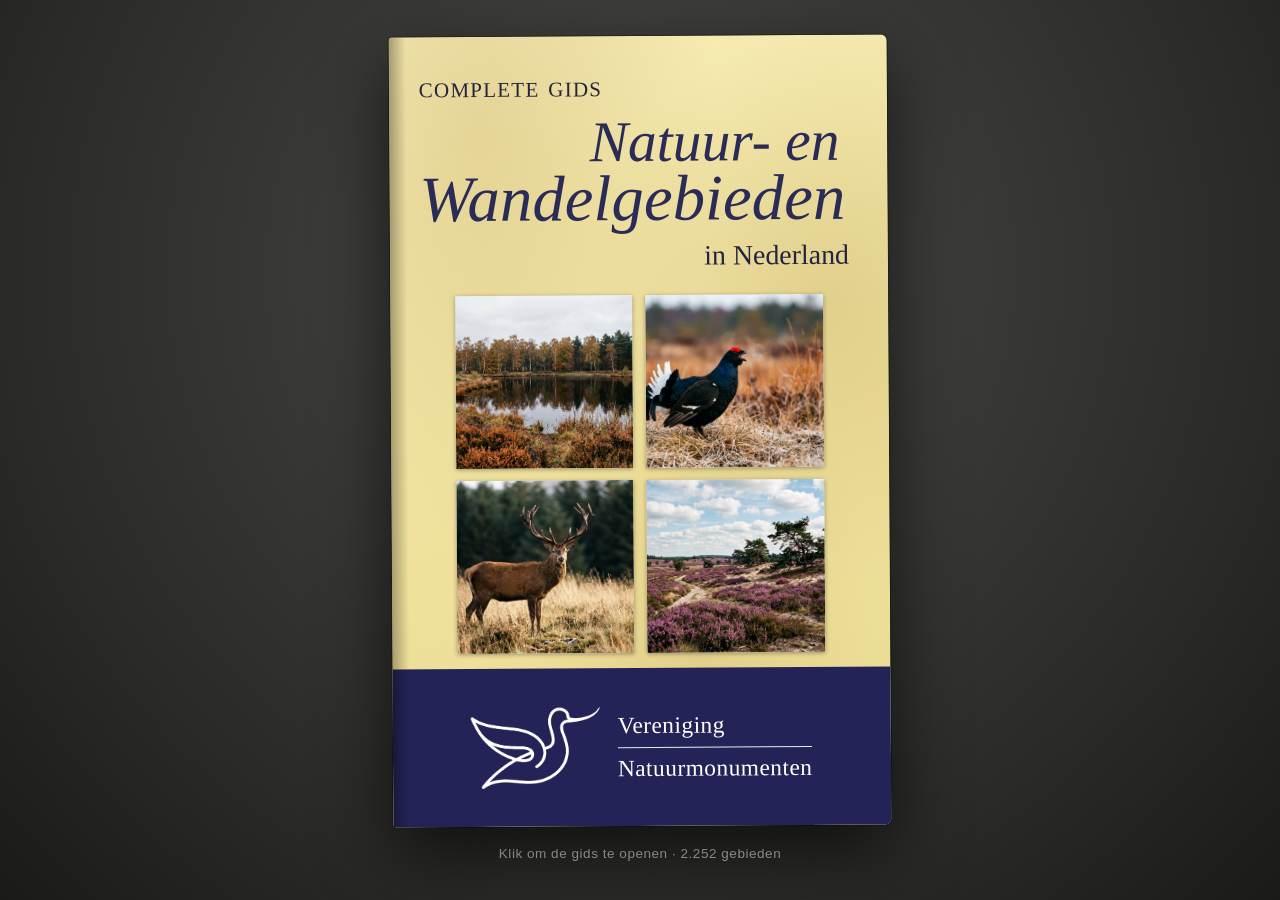
==== commit b950111c: "cards 2233-2252: Zak van Zuid-Beveland + Westerschelde (4x N2000: Inlaag 1887, Zuidgors, Hooge Plate" ====
--- a/natuurgids-nederland.html
+++ b/natuurgids-nederland.html
@@ -34,7 +34,7 @@
 <div class="hero">
   <h1>🌿 Nature Reserve Guide — The Netherlands</h1>
   <p>One integrated guide to <b>all 2,373 reserves</b> — your six original lists plus your new additions — detailed profiles in the style of your De Hoge Veluwe card: seasons, Natura 2000 habitats, spectacles, wildlife and trailheads.</p>
-  <div class="progressbar"><i style="width:94.1%"></i></div>
+  <div class="progressbar"><i style="width:94.9%"></i></div>
   <p style="font-size:13px"><b>Progress: <span id="prog-done"></span> of <span id="prog-total"></span> reserves</b> · Lists 1–32 compleet (kaarten 1–1031) · List 33 gestart uit de complete boeklijst · ✨ alle kaarten tweetalig</p>
 </div>
 <main>
@@ -2317,6 +2317,26 @@
 <li><a href="#nr2230">Ter Hooge</a></li>
 <li><a href="#nr2231">Dijkbeemden Walcheren</a></li>
 <li><a href="#nr2232">Rammekens</a></li>
+<li><a href="#nr2233">Bloemdijken Zuid-Beveland</a></li>
+<li><a href="#nr2234">Baarsdorp</a></li>
+<li><a href="#nr2235">Poelbos</a></li>
+<li><a href="#nr2236">Spoorbaan Goes-Borsele</a></li>
+<li><a href="#nr2237">De Poel</a></li>
+<li><a href="#nr2238">Akerwegje, Grenslinde en Meidoornhaag</a></li>
+<li><a href="#nr2239">Jachtse Bos</a></li>
+<li><a href="#nr2240">Landlust</a></li>
+<li><a href="#nr2241">Zwaakse Weel</a></li>
+<li><a href="#nr2242">Kapelle Bank</a></li>
+<li><a href="#nr2243">Berg van Troje</a></li>
+<li><a href="#nr2244">Westeindse Weel</a></li>
+<li><a href="#nr2245">Het Slaakje</a></li>
+<li><a href="#nr2246">Inlaag 1887</a></li>
+<li><a href="#nr2247">Fort Ellewoutsdijk</a></li>
+<li><a href="#nr2248">Zuidgors</a></li>
+<li><a href="#nr2249">Hooge Platencomplex</a></li>
+<li><a href="#nr2250">Nummer Eén</a></li>
+<li><a href="#nr2251">Inlaag Hoofdplaat</a></li>
+<li><a href="#nr2252">Inlaag Kruispolderkaai</a></li>
 </ol>
   <div class="legend" style="margin-top:14px">
     <span>🟢 forest &amp; ridge</span><span>🟣 heath &amp; peat</span><span>🔵 water &amp; streams</span><span>🟡 historic estate</span><span>🟠 parkland</span><span>🇪🇺 = Natura 2000</span><span style="background:#efe7f5;color:#6a3f92">✨ = peak this month</span>
@@ -2392,6 +2412,22 @@
       <p>Group 45 closes in the Zaan district and Waterland, where the subject is always the same: <b>peat too wet to develop</b>. At two thousand hectares the <b>Wormer- en Jisperveld</b> is the largest continuous peat meadow in western Europe, and farmers still ferry their cows out to pasture. In the <b>Guisveld</b> centuries of inheritance division have narrowed the parcels into ribbons ten metres wide — unworkable for farming, and for that very reason now nature.</p>
       <p>The forts of the Defence Line yield two fine details: <b>Fort bij Spijkerboor</b> was the most heavily armed of the entire line, and around the <b>Fort aan de Middenweg</b> the Zones Act applied, permitting only timber building within a thousand metres — hence the striking openness and the wooden farmhouses still standing there.</p>
       <p>The guide then steps into the <b>youngest province</b>. In Flevoland everything was made after 1957, and on the fertile marine clay woods grow twice as fast as on sand. One place breaks the pattern: the <b>river dune area</b> near Lelystad, where a twelve-thousand-year-old sand ridge just pushes through the polder clay — acid, dry and poor in an otherwise rich polder.</p>
+    </div>
+<div class="post">
+      <div class="c-nl">
+        <h3>De Zak, de Zwake en de Westerschelde: 2233–2252</h3>
+        <p class="post-meta">List 84 vervolg · Bloemdijken Zuid-Beveland, Baarsdorp, Poelbos, Spoorbaan Goes-Borsele, De Poel, Akerwegje/Grenslinde/Meidoornhaag, Jachtse Bos, Landlust, Zwaakse Weel, Kapelle Bank, Berg van Troje, Westeindse Weel, Het Slaakje, Inlaag 1887, Fort Ellewoutsdijk, Zuidgors, Hooge Platencomplex, Nummer Eén, Inlaag Hoofdplaat en Inlaag Kruispolderkaai</p>
+        <p>Weer twintig kaarten, en de gids telt nu <b>2.252 van de 2.373 boekgebieden (94,9%)</b>. List 84 is hiermee compleet — een reis van de bloemdijken van de Zak van Zuid-Beveland naar de getijdenplaten midden in de Westerschelde, met vier Natura 2000-kaarten als slotakkoord.</p>
+        <p>De <b>Zak</b> bleef de grote verrassing: <b>Natuurmonumenten beheert er ± 80 km bloemdijken</b> met bijna twintig bedreigde plantensoorten — wilde marjolein, ruige anjer, wollige distel — op vier micro-klimaten per dijk. De <b>Zwaakse Weel</b> is het enige overblijfsel van de <b>zeearm de Zwake</b>, waarover middeleeuwse vrachtschepen tussen Middelburg en Antwerpen voeren; de <b>Berg van Troje</b> bij Borsseel bleek het <b>mottekasteel van de heren van Borssele</b> (donjon en ringmuur ± 1300, weggewist door de vloeden van 1530/1532 samen met het dorp Monster), en de <b>Westeindse Weel</b> is een kolkgat uit de <b>Sint-Felixvloed van 5 november 1530</b>. Klein maar fijn: <b>Landlust</b> (buitenplaats ± 1800 met stinzenplanten midden in Heinkenszand), het <b>Jachtse Bos</b> (mogelijk buitenplaats-bos, paddenstoelenrijk), <b>Baarsdorp</b> met zijn unieke kasteelberg, en <b>Het Slaakje</b>, dat de tweede zeearm van de Zak — de Slake — in zijn naam draagt.</p>
+        <p>Aan de <b>Westerschelde</b> volgde een reeks van vier Natura 2000-gebieden: de <b>Inlaag 1887</b> (kleikuil uit de 19e eeuw, hoogwater-refugium voor steltlopers), het <b>zeshoekige Fort Ellewoutsdijk</b> uit 1839 (Natuurmonumenten, WWII-gevangenis, buitendijks schor), de <b>Zuidgors</b> (kokmeeuwkolonies op een schor dat jaarlijks meters krimpt door de Schelde-uitdieping) en de <b>Hooge Platen</b> (1.800 ha getijdenplaten met De Bol als sterneneiland en ± 30 zeehonden) — met de <b>vogelhut van Nummer Eén</b> en de <b>Inlaag Hoofdplaat</b> (duinvallei-vegetatie op 1921 afgegraven kalkrijk zand) als kijkposten, en de <b>Inlaag Kruispolderkaai</b> als klein Zeeuws-Vlaams slotstuk. Volgende batch: de rest van Zeeuws-Vlaanderen (Westzeeuwsvlaamse Dijken, Paulinaschor, Braakman, Toorenbos) en dan Walcheren-Noord-Beveland af.</p>
+      </div>
+      <div class="c-en">
+        <h3>The Zak, the Zwake and the Westerschelde: 2233–2252</h3>
+        <p class="post-meta">List 84 continued · Flower dikes of Zuid-Beveland, Baarsdorp, Poelbos, the Goes-Borsele rail line, De Poel, field lanes/boundary limes/hawthorn hedges, Jachtse Bos, Landlust, Zwaakse Weel, Kapelle Bank, Mount of Troy, Westeindse Weel, Het Slaakje, Inlaag 1887, Fort Ellewoutsdijk, Zuidgors, Hooge Platen, Nummer Eén, Inlaag Hoofdplaat and Inlaag Kruispolderkaai</p>
+        <p>Another twenty cards, and the guide now counts <b>2,252 of the 2,373 book sites (94.9%)</b>. List 84 is now complete — a journey from the flower dikes of the Zak van Zuid-Beveland to the tidal plates in the middle of the Westerschelde, with four Natura 2000 cards as finale.</p>
+        <p>The <b>Zak</b> remained the great surprise: the <b>Nature Trust manages ± 80 km of flower dikes</b> with nearly twenty threatened plant species — wild marjoram, rough carnation, woolly thistle — on four micro-climates per dike. The <b>Zwaakse Weel</b> is the only remnant of the <b>Zwake sea arm</b>, over which medieval freight ships sailed between Middelburg and Antwerp; the <b>Mount of Troy</b> near Borssele proved to be the <b>motte castle of the Lords of Borssele</b> (donjon and ring wall ± 1300, wiped out by the floods of 1530/1532 together with the village of Monster), and the <b>Westeindse Weel</b> is a scour hole from the <b>St Felix flood of 5 November 1530</b>. Small but fine: <b>Landlust</b> (country seat ± 1800 with stinsen plants in the middle of Heinkenszand), the <b>Jachtse Bos</b> (possibly a country-seat wood, fungus-rich), <b>Baarsdorp</b> with its unique castle mound, and <b>Het Slaakje</b>, carrying the Zak’s second sea arm — the Slake — in its name.</p>
+        <p>On the <b>Westerschelde</b> followed a series of four Natura 2000 sites: <b>Inlaag 1887</b> (19th-century clay pit, high-water refuge for waders), the <b>hexagonal Fort Ellewoutsdijk</b> of 1839 (Nature Trust, WWII prison, outer-dike marsh), the <b>Zuidgors</b> (Mediterranean gull colonies on a marsh shrinking by metres yearly through the Scheldt deepening) and the <b>Hooge Platen</b> (1,800 ha of tidal plates with De Bol as tern island and ± 30 seals) — with the <b>Nummer Eén bird hut</b> and <b>Inlaag Hoofdplaat</b> (dune-valley vegetation on calcareous sand dug off in 1921) as viewpoints, and the <b>Inlaag Kruispolderkaai</b> as a small Zeeuws-Vlaanderen closing piece. Next batch: the rest of Zeeuws-Vlaanderen (West-Zeeuws-Vlaanderen dikes, Paulinaschor, Braakman, Toorenbos) and then finishing Walcheren and Noord-Beveland.</p>
+      </div>
     </div>
 <div class="post">
       <div class="c-nl">
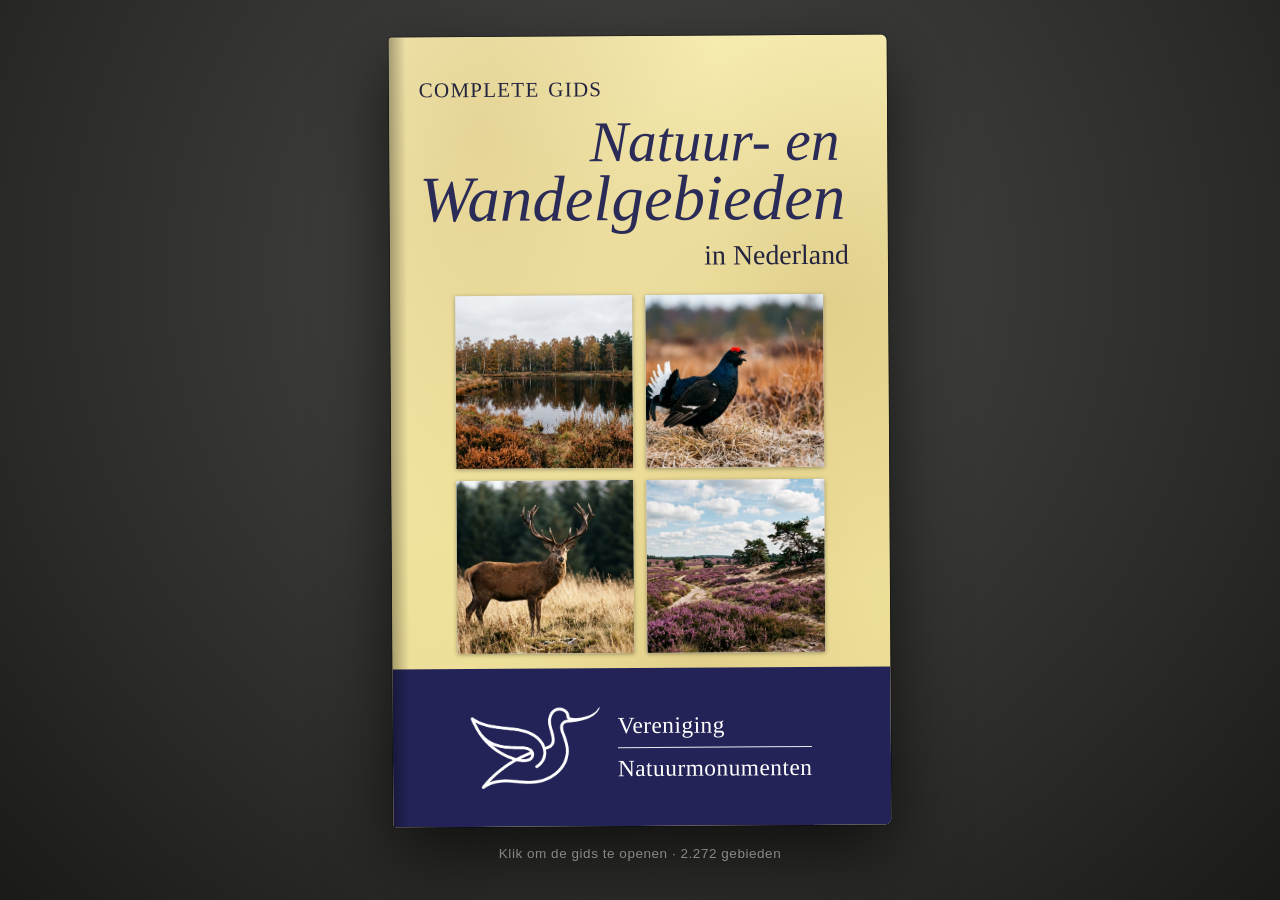
==== commit e93e08cf: "cards 2253-2272: list 84 slot (Westzeeuwsvlaamse Dijken, Paulinaschor, Braakman, Toorenbos) + list 8" ====
--- a/natuurgids-nederland.html
+++ b/natuurgids-nederland.html
@@ -34,7 +34,7 @@
 <div class="hero">
   <h1>🌿 Nature Reserve Guide — The Netherlands</h1>
   <p>One integrated guide to <b>all 2,373 reserves</b> — your six original lists plus your new additions — detailed profiles in the style of your De Hoge Veluwe card: seasons, Natura 2000 habitats, spectacles, wildlife and trailheads.</p>
-  <div class="progressbar"><i style="width:94.9%"></i></div>
+  <div class="progressbar"><i style="width:95.7%"></i></div>
   <p style="font-size:13px"><b>Progress: <span id="prog-done"></span> of <span id="prog-total"></span> reserves</b> · Lists 1–32 compleet (kaarten 1–1031) · List 33 gestart uit de complete boeklijst · ✨ alle kaarten tweetalig</p>
 </div>
 <main>
@@ -2337,6 +2337,26 @@
 <li><a href="#nr2250">Nummer Eén</a></li>
 <li><a href="#nr2251">Inlaag Hoofdplaat</a></li>
 <li><a href="#nr2252">Inlaag Kruispolderkaai</a></li>
+<li><a href="#nr2253">Westzeeuwsvlaamse Dijken</a></li>
+<li><a href="#nr2254">Paulinaschor</a></li>
+<li><a href="#nr2255">Braakman</a></li>
+<li><a href="#nr2256">Toorenbos</a></li>
+<li><a href="#nr2257">Wemeldingse Bos</a></li>
+<li><a href="#nr2258">Kouden- en Kaarspolder</a></li>
+<li><a href="#nr2259">Yerseke Moer</a></li>
+<li><a href="#nr2260">Kapelse Moer</a></li>
+<li><a href="#nr2261">Kapelse Bos</a></li>
+<li><a href="#nr2262">Den Inkel</a></li>
+<li><a href="#nr2263">Lavendeldijk</a></li>
+<li><a href="#nr2264">Dijkbeemden Reimerswaal</a></li>
+<li><a href="#nr2265">Schor van Waarde</a></li>
+<li><a href="#nr2266">Schor bij Bath</a></li>
+<li><a href="#nr2267">Princesseplaat</a></li>
+<li><a href="#nr2268">Lange Water</a></li>
+<li><a href="#nr2269">Fort de Roovere</a></li>
+<li><a href="#nr2270">Buitenlust en omgeving</a></li>
+<li><a href="#nr2271">Pottersbos</a></li>
+<li><a href="#nr2272">De Heide (Bergen op Zoom)</a></li>
 </ol>
   <div class="legend" style="margin-top:14px">
     <span>🟢 forest &amp; ridge</span><span>🟣 heath &amp; peat</span><span>🔵 water &amp; streams</span><span>🟡 historic estate</span><span>🟠 parkland</span><span>🇪🇺 = Natura 2000</span><span style="background:#efe7f5;color:#6a3f92">✨ = peak this month</span>
@@ -2412,6 +2432,22 @@
       <p>Group 45 closes in the Zaan district and Waterland, where the subject is always the same: <b>peat too wet to develop</b>. At two thousand hectares the <b>Wormer- en Jisperveld</b> is the largest continuous peat meadow in western Europe, and farmers still ferry their cows out to pasture. In the <b>Guisveld</b> centuries of inheritance division have narrowed the parcels into ribbons ten metres wide — unworkable for farming, and for that very reason now nature.</p>
       <p>The forts of the Defence Line yield two fine details: <b>Fort bij Spijkerboor</b> was the most heavily armed of the entire line, and around the <b>Fort aan de Middenweg</b> the Zones Act applied, permitting only timber building within a thousand metres — hence the striking openness and the wooden farmhouses still standing there.</p>
       <p>The guide then steps into the <b>youngest province</b>. In Flevoland everything was made after 1957, and on the fertile marine clay woods grow twice as fast as on sand. One place breaks the pattern: the <b>river dune area</b> near Lelystad, where a twelve-thousand-year-old sand ridge just pushes through the polder clay — acid, dry and poor in an otherwise rich polder.</p>
+    </div>
+<div class="post">
+      <div class="c-nl">
+        <h3>Van Braakman tot Bergse Heide: 2253–2272</h3>
+        <p class="post-meta">List 84 slot + list 85 begin · Westzeeuwsvlaamse Dijken, Paulinaschor, Braakman, Toorenbos, Wemeldingse Bos, Kouden- en Kaarspolder, Yerseke Moer, Kapelse Moer, Kapelse Bos, Den Inkel, Lavendeldijk, Dijkbeemden Reimerswaal, Schor van Waarde, Schor bij Bath, Princesseplaat, Lange Water, Fort de Roovere, Buitenlust, Pottersbos en De Heide</p>
+        <p>Weer twintig kaarten, en de gids telt nu <b>2.272 van de 2.373 boekgebieden (95,7%)</b>. List 84 is afgesloten in Zeeuws-Vlaanderen en list 85 voert ons over Zuid-Beveland naar de Brabantse Wal — met opnieuw vier Natura 2000-kaarten.</p>
+        <p>In <b>Zeeuws-Vlaanderen</b> sloten de <b>Westzeeuwsvlaamse Dijken</b> en het <b>Paulinaschor</b> (Natura 2000 Westerschelde &amp; Saeftinghe) list 84 af, gevolgd door de <b>Braakman</b> — het krekengebied dat zijn open monding in <b>1952</b> verloor aan de dam en nu een zoet getuige is van een verdwenen zeearm — en het jonge <b>Toorenbos</b> tussen Voorste en Achterste Kreek bij Hoek. Op <b>Zuid-Beveland</b> opende het <b>Wemeldingse Bos</b> list 85, en daarna kwam de moeren-cluster: de <b>Yerseke Moer</b> (± 791 ha, het <b>grootste natuurgebied van Het Zeeuwse Landschap</b>, samen met de <b>Kapelse Moer</b> het Natura 2000-gebied “Yerseke en Kapelse Moer”), het speelbos van <b>Kapelle</b> en het <b>Den Inkel</b> bij Krabbendijke — een bos dat direct uit de <b>Watersnoodramp van 1953</b> geboren werd, met het uitgeschuurde weel nog middenin.</p>
+        <p>Rond de <b>Westerschelde-monding</b> volgden het <b>Schor van Waarde</b> — in <b>1973 het eerste Zeeuwse natuurgebied onder de Natuurbeschermingswet</b> — en het <b>Schor bij Bath</b>, een binnendijks geraakt schor met bewoonde oeverzwaluwwand. Daarna de oversteek naar <b>Brabant</b>: de <b>Princesseplaat</b> bij het Schelde-Rijnkanaal, het <b>Lange Water</b> (kreekrestant van de in 1692 ingedijkte Auvergnepolder, met bruine kiekendief en baardmannetje), het <b>Fort de Roovere</b> (grootste fort van de West-Brabantse waterlinie, met de beroemde <b>Mozesbrug</b>), <b>Buitenlust</b> (1987 gekocht van psychiatrisch ziekenhuis Vrederust, met de Duin op 16,7 m en zeven amfibieënsoorten), het naar de <b>pottenbakkersleem</b> genoemde <b>Pottersbos</b> en de <b>Bergse Heide</b> met de Bemmelenberg — stuifduinen tot ± 10 m aan de stadsrand van Bergen op Zoom. Volgende batch: de rest van list 85 (Zoomland, Lievensberg, Molenzicht, Wouwse Plantage, Groot Molenbeek, Markiezaat, Lindonk) richting Saeftinghe.</p>
+      </div>
+      <div class="c-en">
+        <h3>From Braakman to Bergse Heath: 2253–2272</h3>
+        <p class="post-meta">List 84 finale + list 85 start · West-Zeeuws-Vlaanderen dikes, Paulinaschor, Braakman, Toorenbos, Wemeldingse Bos, Kouden- and Kaarspolder, Yerseke Moer, Kapelse Moer, Kapelse Bos, Den Inkel, Lavendeldijk, Reimerswaal dike meadows, Schor van Waarde, Schor bij Bath, Princesseplaat, Lange Water, Fort de Roovere, Buitenlust, Pottersbos and De Heide</p>
+        <p>Another twenty cards, and the guide now counts <b>2,272 of the 2,373 book sites (95.7%)</b>. List 84 closed in Zeeuws-Vlaanderen and list 85 takes us across Zuid-Beveland to the Brabantse Wal — with four more Natura 2000 cards.</p>
+        <p>In <b>Zeeuws-Vlaanderen</b> the <b>West-Zeeuws-Vlaanderen dikes</b> and <b>Paulinaschor</b> (Natura 2000 Westerschelde &amp; Saeftinghe) closed list 84, followed by the <b>Braakman</b> — the creek area that lost its open mouth to the dam in <b>1952</b> and now bears fresh witness to a vanished sea arm — and the young <b>Toorenbos</b> between the Voorste and Achterste Kreek near Hoek. On <b>Zuid-Beveland</b> the <b>Wemeldingse Bos</b> opened list 85, and then came the moors cluster: the <b>Yerseke Moer</b> (± 791 ha, the <b>largest nature area of the Zeeland Landscape Trust</b>, forming the Natura 2000 site “Yerseke en Kapelse Moer” together with the <b>Kapelse Moer</b>), Kapelle’s play wood and <b>Den Inkel</b> near Krabbendijke — a wood born directly of the <b>1953 North Sea flood</b>, with the scoured wheel still at its heart.</p>
+        <p>Around the <b>Westerschelde mouth</b> followed the <b>Schor van Waarde</b> — in <b>1973 the first Zeeland nature area under the Nature Protection Act</b> — and the <b>Schor bij Bath</b>, a former marsh left inside the dikes with an inhabited sand-martin wall. Then the crossing to <b>Brabant</b>: the <b>Princesseplaat</b> by the Schelde-Rijnkanaal, the <b>Lange Water</b> (creek remnant of the Auvergnepolder embanked in 1692, with marsh harrier and bearded tit), <b>Fort de Roovere</b> (largest fort of the West-Brabantse waterlinie, with the famous <b>Moses Bridge</b>), <b>Buitenlust</b> (bought in 1987 from the Vrederust psychiatric hospital, with the 16.7-m Duin hill and seven amphibian species), the <b>Pottersbos</b> named after the <b>pottery clay</b>, and the <b>Bergse Heide</b> with the Bemmelenberg — drifting dunes up to ± 10 m at the edge of Bergen op Zoom. Next batch: the rest of list 85 (Zoomland, Lievensberg, Molenzicht, Wouwse Plantage, Groot Molenbeek, Markiezaat, Lindonk) towards Saeftinghe.</p>
+      </div>
     </div>
 <div class="post">
       <div class="c-nl">
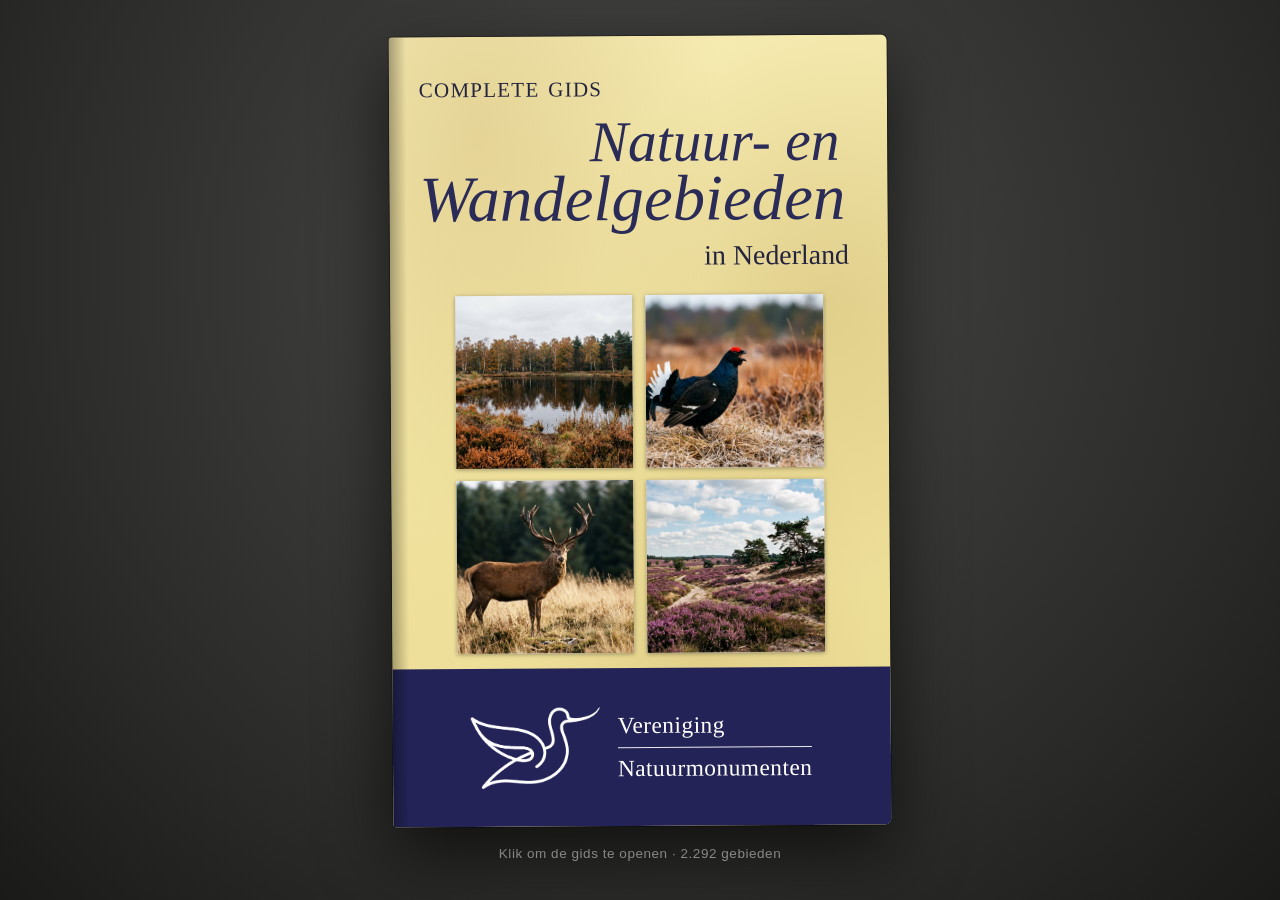
==== commit 50b6af2c: "cards 2273-2292: list 85 van Zoomland tot De Grote Putting (85|35 Ossendrecht scan-dup overgeslagen)" ====
--- a/natuurgids-nederland.html
+++ b/natuurgids-nederland.html
@@ -34,7 +34,7 @@
 <div class="hero">
   <h1>🌿 Nature Reserve Guide — The Netherlands</h1>
   <p>One integrated guide to <b>all 2,373 reserves</b> — your six original lists plus your new additions — detailed profiles in the style of your De Hoge Veluwe card: seasons, Natura 2000 habitats, spectacles, wildlife and trailheads.</p>
-  <div class="progressbar"><i style="width:95.7%"></i></div>
+  <div class="progressbar"><i style="width:96.6%"></i></div>
   <p style="font-size:13px"><b>Progress: <span id="prog-done"></span> of <span id="prog-total"></span> reserves</b> · Lists 1–32 compleet (kaarten 1–1031) · List 33 gestart uit de complete boeklijst · ✨ alle kaarten tweetalig</p>
 </div>
 <main>
@@ -2357,6 +2357,26 @@
 <li><a href="#nr2270">Buitenlust en omgeving</a></li>
 <li><a href="#nr2271">Pottersbos</a></li>
 <li><a href="#nr2272">De Heide (Bergen op Zoom)</a></li>
+<li><a href="#nr2273">Zoomland</a></li>
+<li><a href="#nr2274">Lievensberg</a></li>
+<li><a href="#nr2275">Molenzicht</a></li>
+<li><a href="#nr2276">Wouwse Plantage</a></li>
+<li><a href="#nr2277">Groot Molenbeek</a></li>
+<li><a href="#nr2278">Markiezaat</a></li>
+<li><a href="#nr2279">Lindonk</a></li>
+<li><a href="#nr2280">Mattemburgh</a></li>
+<li><a href="#nr2281">Woensdrechtse Heide</a></li>
+<li><a href="#nr2282">Walse Duin</a></li>
+<li><a href="#nr2283">Kooiheide</a></li>
+<li><a href="#nr2284">Kortenhoef</a></li>
+<li><a href="#nr2285">Staartse Heide en Duinen</a></li>
+<li><a href="#nr2286">Noordpolder van Ossendrecht</a></li>
+<li><a href="#nr2287">Vluchtheuvel</a></li>
+<li><a href="#nr2288">Pottenbergen</a></li>
+<li><a href="#nr2289">Ossendrecht</a></li>
+<li><a href="#nr2290">Stoppelbergen</a></li>
+<li><a href="#nr2291">Verdronken Land van Saeftinghe</a></li>
+<li><a href="#nr2292">De Grote Putting</a></li>
 </ol>
   <div class="legend" style="margin-top:14px">
     <span>🟢 forest &amp; ridge</span><span>🟣 heath &amp; peat</span><span>🔵 water &amp; streams</span><span>🟡 historic estate</span><span>🟠 parkland</span><span>🇪🇺 = Natura 2000</span><span style="background:#efe7f5;color:#6a3f92">✨ = peak this month</span>
@@ -2432,6 +2452,22 @@
       <p>Group 45 closes in the Zaan district and Waterland, where the subject is always the same: <b>peat too wet to develop</b>. At two thousand hectares the <b>Wormer- en Jisperveld</b> is the largest continuous peat meadow in western Europe, and farmers still ferry their cows out to pasture. In the <b>Guisveld</b> centuries of inheritance division have narrowed the parcels into ribbons ten metres wide — unworkable for farming, and for that very reason now nature.</p>
       <p>The forts of the Defence Line yield two fine details: <b>Fort bij Spijkerboor</b> was the most heavily armed of the entire line, and around the <b>Fort aan de Middenweg</b> the Zones Act applied, permitting only timber building within a thousand metres — hence the striking openness and the wooden farmhouses still standing there.</p>
       <p>The guide then steps into the <b>youngest province</b>. In Flevoland everything was made after 1957, and on the fertile marine clay woods grow twice as fast as on sand. One place breaks the pattern: the <b>river dune area</b> near Lelystad, where a twelve-thousand-year-old sand ridge just pushes through the polder clay — acid, dry and poor in an otherwise rich polder.</p>
+    </div>
+<div class="post">
+      <div class="c-nl">
+        <h3>Van de Wal naar Saeftinghe: 2273–2292</h3>
+        <p class="post-meta">List 85 vervolg · Zoomland, Lievensberg, Molenzicht, Wouwse Plantage, Groot Molenbeek, Markiezaat, Lindonk, Mattemburgh, Woensdrechtse Heide, Walse Duin, Kooiheide, Kortenhoef, Staartse Heide en Duinen, Noordpolder van Ossendrecht, Vluchtheuvel, Pottenbergen, Ossendrecht, Stoppelbergen, Verdronken Land van Saeftinghe en De Grote Putting</p>
+        <p>Weer twintig kaarten, en de gids telt nu <b>2.292 van de 2.373 boekgebieden (96,6%)</b>. List 85 voerde van de landgoederen boven Bergen op Zoom over de Brabantse Wal naar de Grenspark-heide van Huijbergen en Woensdrecht — en eindigde bij het grootste schor van Europa. (De boekscan noteerde “Ossendrecht” tweemaal, op dezelfde pagina; de tweede regel is als scan-duplicaat overgeslagen.)</p>
+        <p>Bovenop de Wal waren de <b>landgoederen</b> het ritme van de reis: <b>Zoomland</b> (± 308 ha, gegroeid uit vier goederen van ± 1700, met de middeleeuwse turfplas <b>Zeezuiper</b> die sinds de watermaatregelen weer vol staat — visarend in april en september), de <b>Lievensberg</b> met zijn <b>heidetuin van 30 soorten</b>, <b>Groot Molenbeek</b> (al in een akte van <b>1291</b> genoemd, met een 300 jaar oude zilverlinde) en de <b>Wouwse Plantage</b> — in <b>1504</b> door Jan III van Glymes aangeplant als <b>eerste productiebos van Nederland</b>, nog vóór het Mastbos. Het <b>Markiezaat</b> bleek het natuursucces van de Deltawerken: sinds de <b>Markiezaatskade van 1984</b> een zoetwatermoeras van 1.846 ha — na Waddenzee en IJsselmeer ons <b>grootste wetland</b>, met de grootste lepelaarkolonie van het land. En <b>Mattemburgh</b> combineert een <b>top-5 stijltuin</b> met een bosreservaat waarin sinds <b>1885</b> geen kap meer is gedaan.</p>
+        <p>In het <b>Grenspark Kalmthoutse Heide</b> stonden de heidekaarten in het teken van herstel: de <b>Kooiheide</b> waar Evides in 2018 het bos opende en de heide terugkeert, de <b>Staartse Heide</b> met zijn “grote verbindingszone” voor <b>nachtzwaluw en gladde slang</b>, en de <b>Kortenhoeff</b>-vennen met waterlobelia. Rond <b>Ossendrecht</b> sloten de Abdijbossen (<b>Vluchtheuvel</b> en het <b>waterwingebied Pottenbergen</b>) en de <b>Stoppelbergen</b> — het grootste <b>zeeden</b>areaal van de Brabantse bossen, met kuifmezen — de Wal-rand af. Het slotakkoord was Vlaams: het <b>Verdronken Land van Saeftinghe</b>, <b>3.580 ha grootste brakwaterschor van Europa</b> met waterbuffels op Baalhoek, en het oudland van <b>De Grote Putting</b>, dat in 2016 van 50 naar 176 ha groeide. Volgende batch: de rest van list 85 (Het Koegat) en list 86 — richting Brabantse binnenland.</p>
+      </div>
+      <div class="c-en">
+        <h3>From the Wal to Saeftinghe: 2273–2292</h3>
+        <p class="post-meta">List 85 continued · Zoomland, Lievensberg, Molenzicht, Wouwse Plantage, Groot Molenbeek, Markiezaat, Lindonk, Mattemburgh, Woensdrechtse Heide, Walse Duin, Kooiheide, Kortenhoef, Staartse Heide en Duinen, Noordpolder van Ossendrecht, Vluchtheuvel, Pottenbergen, Ossendrecht, Stoppelbergen, Verdronken Land van Saeftinghe and De Grote Putting</p>
+        <p>Another twenty cards, and the guide now counts <b>2,292 of the 2,373 book sites (96.6%)</b>. List 85 led from the estates above Bergen op Zoom across the Brabantse Wal to the Grenspark heaths of Huijbergen and Woensdrecht — and ended at Europe’s largest marsh. (The book scan listed “Ossendrecht” twice on the same page; the second line was skipped as a scan duplicate.)</p>
+        <p>Atop the Wal the <b>estates</b> set the rhythm: <b>Zoomland</b> (± 308 ha, grown from four estates of ± 1700, with the medieval peat lake <b>Zeezuiper</b> refilled since the water measures — osprey in April and September), the <b>Lievensberg</b> with its <b>heather garden of 30 species</b>, <b>Groot Molenbeek</b> (named in a charter of <b>1291</b>, with a 300-year-old silver linden) and the <b>Wouwse Plantage</b> — planted in <b>1504</b> by Jan III van Glymes as the <b>first production forest of the Netherlands</b>, even before the Mastbos. The <b>Markiezaat</b> proved the Delta Works’ nature success: since the <b>Markiezaatskade of 1984</b> a 1,846-ha freshwater marsh — after the Wadden Sea and the IJsselmeer our <b>largest wetland</b>, holding the country’s largest spoonbill colony. And <b>Mattemburgh</b> combines a <b>top-5 formal garden</b> with a forest reserve unmanaged since <b>1885</b>.</p>
+        <p>In the <b>Grenspark Kalmthoutse Heide</b> the heath cards stood under the sign of restoration: the <b>Kooiheide</b> where Evides opened the wood in 2018 and heath returns, the <b>Staartse Heide</b> with its “great connecting zone” for <b>nightjar and smooth snake</b>, and the <b>Kortenhoeff</b> pools with water lobelia. Around <b>Ossendrecht</b> the Abdijbossen (<b>Vluchtheuvel</b> and the <b>Pottenbergen water catchment</b>) and the <b>Stoppelbergen</b> — the largest <b>maritime pine</b> area among the Brabant woods, with crested tits — closed the Wal edge. The finale was Flemish: the <b>Verdronken Land van Saeftinghe</b>, <b>3,580 ha, Europe’s largest brackish marsh</b>, with water buffalo on Baalhoek, and the old land of <b>De Grote Putting</b>, which grew from 50 to 176 ha in 2016. Next batch: the rest of list 85 (Het Koegat) and list 86 — towards the Brabant interior.</p>
+      </div>
     </div>
 <div class="post">
       <div class="c-nl">
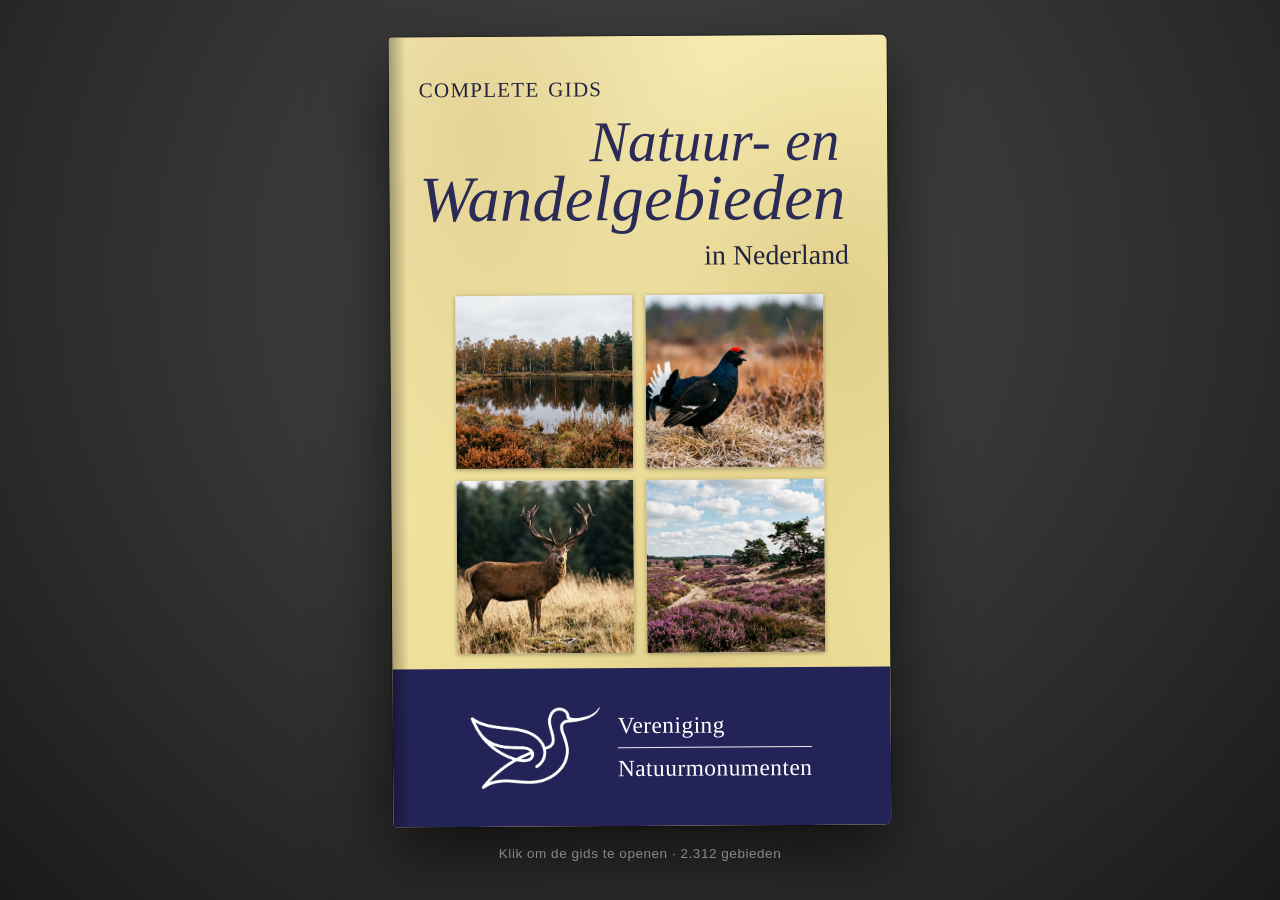
==== commit cf51cfef: "cards 2293-2312: batch 44 (Rucphen, Zundert, Galder, Breda-zuid) - 97.4% (2312/2373) - 20 kaarten: H" ====
--- a/natuurgids-nederland.html
+++ b/natuurgids-nederland.html
@@ -34,7 +34,7 @@
 <div class="hero">
   <h1>🌿 Nature Reserve Guide — The Netherlands</h1>
   <p>One integrated guide to <b>all 2,373 reserves</b> — your six original lists plus your new additions — detailed profiles in the style of your De Hoge Veluwe card: seasons, Natura 2000 habitats, spectacles, wildlife and trailheads.</p>
-  <div class="progressbar"><i style="width:96.6%"></i></div>
+  <div class="progressbar"><i style="width:97.4%"></i></div>
   <p style="font-size:13px"><b>Progress: <span id="prog-done"></span> of <span id="prog-total"></span> reserves</b> · Lists 1–32 compleet (kaarten 1–1031) · List 33 gestart uit de complete boeklijst · ✨ alle kaarten tweetalig</p>
 </div>
 <main>
@@ -2377,6 +2377,26 @@
 <li><a href="#nr2290">Stoppelbergen</a></li>
 <li><a href="#nr2291">Verdronken Land van Saeftinghe</a></li>
 <li><a href="#nr2292">De Grote Putting</a></li>
+<li><a href="#nr2293">Het Koegat</a></li>
+<li><a href="#nr2294">Visdonk en Rozeven</a></li>
+<li><a href="#nr2295">Rucphense Bossen</a></li>
+<li><a href="#nr2296">Rucphense Heide</a></li>
+<li><a href="#nr2297">De Reten</a></li>
+<li><a href="#nr2298">Oude Buisse Heide</a></li>
+<li><a href="#nr2299">Wallsteijn</a></li>
+<li><a href="#nr2300">De Moeren</a></li>
+<li><a href="#nr2301">Lange Maten</a></li>
+<li><a href="#nr2302">Pannenhoef</a></li>
+<li><a href="#nr2303">Schuitvaartjaagpad</a></li>
+<li><a href="#nr2304">Krabbebossen</a></li>
+<li><a href="#nr2305">Galdersche Heide</a></li>
+<li><a href="#nr2306">Gooren en Krochten</a></li>
+<li><a href="#nr2307">De Matjens</a></li>
+<li><a href="#nr2308">Moretusbosch</a></li>
+<li><a href="#nr2309">Markdal</a></li>
+<li><a href="#nr2310">Strijbeekse Heide</a></li>
+<li><a href="#nr2311">Hondsdonk</a></li>
+<li><a href="#nr2312">Valkenberg</a></li>
 </ol>
   <div class="legend" style="margin-top:14px">
     <span>🟢 forest &amp; ridge</span><span>🟣 heath &amp; peat</span><span>🔵 water &amp; streams</span><span>🟡 historic estate</span><span>🟠 parkland</span><span>🇪🇺 = Natura 2000</span><span style="background:#efe7f5;color:#6a3f92">✨ = peak this month</span>
@@ -2452,6 +2472,22 @@
       <p>Group 45 closes in the Zaan district and Waterland, where the subject is always the same: <b>peat too wet to develop</b>. At two thousand hectares the <b>Wormer- en Jisperveld</b> is the largest continuous peat meadow in western Europe, and farmers still ferry their cows out to pasture. In the <b>Guisveld</b> centuries of inheritance division have narrowed the parcels into ribbons ten metres wide — unworkable for farming, and for that very reason now nature.</p>
       <p>The forts of the Defence Line yield two fine details: <b>Fort bij Spijkerboor</b> was the most heavily armed of the entire line, and around the <b>Fort aan de Middenweg</b> the Zones Act applied, permitting only timber building within a thousand metres — hence the striking openness and the wooden farmhouses still standing there.</p>
       <p>The guide then steps into the <b>youngest province</b>. In Flevoland everything was made after 1957, and on the fertile marine clay woods grow twice as fast as on sand. One place breaks the pattern: the <b>river dune area</b> near Lelystad, where a twelve-thousand-year-old sand ridge just pushes through the polder clay — acid, dry and poor in an otherwise rich polder.</p>
+    </div>
+<div class="post">
+      <div class="c-nl">
+        <h3>Van Rucphen naar Valkenberg: 2293–2312</h3>
+        <p class="post-meta">List 85 slot + list 86 + list 87 begin · Het Koegat, Visdonk en Rozeven, Rucphense Bossen, Rucphense Heide, De Reten, Oude Buisse Heide, Wallsteijn, De Moeren, Lange Maten, Pannenhoef, Schuitvaartjaagpad, Krabbebossen, Galdersche Heide, Gooren en Krochten, De Matjens, Moretusbosch, Markdal, Strijbeekse Heide, Hondsdonk en Valkenberg</p>
+        <p>Weer twintig kaarten, en de gids telt nu <b>2.312 van de 2.373 boekgebieden (97,4%)</b>. De reis voerde van het kreekrestant van list 85 dwars door West-Brabant (Rucphen, Zundert, Etten-Leur, Galder) naar het landgoederenlandschap ten zuiden van Breda. (Ook deze batch had een scan-dubbel: “De Molenbeek” bleek op dezelfde boekpagina thuis te horen als de Eerbeekse Molenbeek van kaart 1846 — overgeslagen, en de nummers 2294–2312 zijn dienovereenkomstig toebedeeld.)</p>
+        <p>Rond <b>Rucphen</b> lagen de eerste clusters: het <b>Rozenven</b> met <b>beenbreek, klokjesgentiaan en zonnedauw</b>, de <b>Rucphense Bossen</b> op een dekzandrug die tot begin 20e eeuw verstuifde, en de <b>450 ha open heide</b> ertussen. Zundert bracht de landgoederen: <b>De Reten</b> met heidekoeien, de <b>Oude Buisse Heide</b> — in <b>1945</b> geschonken aan Natuurmonumenten, waar dichter <b>Henriette Roland Holst</b> woonde —, <b>Wallsteijn</b> met de villa van burgemeester Van de Wall (± 1800) en <b>De Moeren</b> (landhuis <b>1818</b>) met een zeldzame <b>elzenhakhoutwal</b>. Bij Etten-Leur volgde het turfduo <b>Pannenhoef</b> (turfstekerij tot in de 17e eeuw, berken en vennen) en het <b>Schuitvaartjaagpad</b>, waar trekpaarden ooit de schuiten voorttrokken. Galder gaf heide in drie smaken: de <b>Krabbebossen</b> (96 ha), de <b>Galdersche Heide</b> (in 2010 werden 65 ha landbouwgrond teruggegeven) en <b>Gooren en Krochten</b> met gagel en veenbes op de veenresten. Aan de grens sloten het <b>rietmoeras De Matjens</b> — hoogveen, in de 16e/17e eeuw afgegraven, samen met het Belgische De Maatjes één geheel — en het <b>Moretusbosch</b> van de Antwerpse drukkersfamilie.</p>
+        <p>Daarna list 87 en de groene zuidrand van <b>Breda</b>: het <b>Markdal</b> als oerstroomdal dat Mastbos, Galdersche Heide en Strijbeekse Heide aaneenrijgt, de <b>Strijbeekse Heide</b> met haar ontginningsbos van <b>1934/1935</b> en drie vennen, en de landgoederen <b>Hondsdonk</b> (akte van <b>1364</b>, Empire-landhuis) en <b>Valkenberg</b> — 220 ha particulier, met de <b>Meeldreef</b> uit ± 1770 en samen met Hondsdonk en Luchtenburg één zone van ± 561 ha. Volgende batch: de rest van list 87 en verder, richting Chaamse Beek en de Kempische zandgronden.</p>
+      </div>
+      <div class="c-en">
+        <h3>From Rucphen to Valkenberg: 2293–2312</h3>
+        <p class="post-meta">List 85 finale + list 86 + list 87 opening · Het Koegat, Visdonk en Rozeven, Rucphense Bossen, Rucphense Heide, De Reten, Oude Buisse Heide, Wallsteijn, De Moeren, Lange Maten, Pannenhoef, Schuitvaartjaagpad, Krabbebossen, Galdersche Heide, Gooren en Krochten, De Matjens, Moretusbosch, Markdal, Strijbeekse Heide, Hondsdonk and Valkenberg</p>
+        <p>Another twenty cards, and the guide now counts <b>2,312 of the 2,373 book sites (97.4%)</b>. The journey ran from a list-85 creek remnant straight across West Brabant (Rucphen, Zundert, Etten-Leur, Galder) to the estate landscape south of Breda. (This batch held a scan duplicate too: “De Molenbeek” turned out to belong to the same book page as the Eerbeek Molenbeek of card 1846 — skipped, with cards 2294–2312 numbered accordingly.)</p>
+        <p>Around <b>Rucphen</b> lay the first clusters: the <b>Rozenven</b> pool with <b>bog asphodel, bell gentian and sundew</b>, the <b>Rucphense Bossen</b> on a cover-sand ridge that drifted until the early 20th century, and the <b>450 ha of open heath</b> between them. Zundert brought the estates: <b>De Reten</b> with its heath cattle, the <b>Oude Buisse Heide</b> — donated to Natuurmonumenten in <b>1945</b>, home of poet <b>Henriette Roland Holst</b> —, <b>Wallsteijn</b> with the mayor’s villa (± 1800) and <b>De Moeren</b> (house of <b>1818</b>) with a rare <b>coppiced alder hedge</b>. Near Etten-Leur came the turf pair <b>Pannenhoef</b> (peat cutting until the 17th century, birches and pools) and the <b>Schuitvaartjaagpad</b>, where tow horses once hauled the barges. Galder served heath three ways: the <b>Krabbebossen</b> (96 ha), the <b>Galdersche Heide</b> (65 ha of farmland returned in 2010) and <b>Gooren en Krochten</b> with bog myrtle and cranberry on the peat remnants. At the border closed the <b>De Matjens reed marsh</b> — raised bog dug off in the 16th/17th centuries, one whole with Belgium’s De Maatjes — and the <b>Moretusbosch</b> of the Antwerp printing family.</p>
+        <p>Then list 87 and Breda’s green southern rim: the <b>Markdal</b> as a primaeval stream valley stringing together Mastbos, Galdersche Heide and Strijbeekse Heide, the <b>Strijbeekse Heide</b> with its 1934/1935 reclamation wood and three pools, and the estates of <b>Hondsdonk</b> (deed of <b>1364</b>, Empire-style house) and <b>Valkenberg</b> — 220 ha private, with the <b>Meeldreef</b> lane of ± 1770, forming a ± 561-ha zone with Hondsdonk and Luchtenburg. Next batch: the rest of list 87 and beyond — towards the Chaamse Beek and the Campine sands.</p>
+      </div>
     </div>
 <div class="post">
       <div class="c-nl">
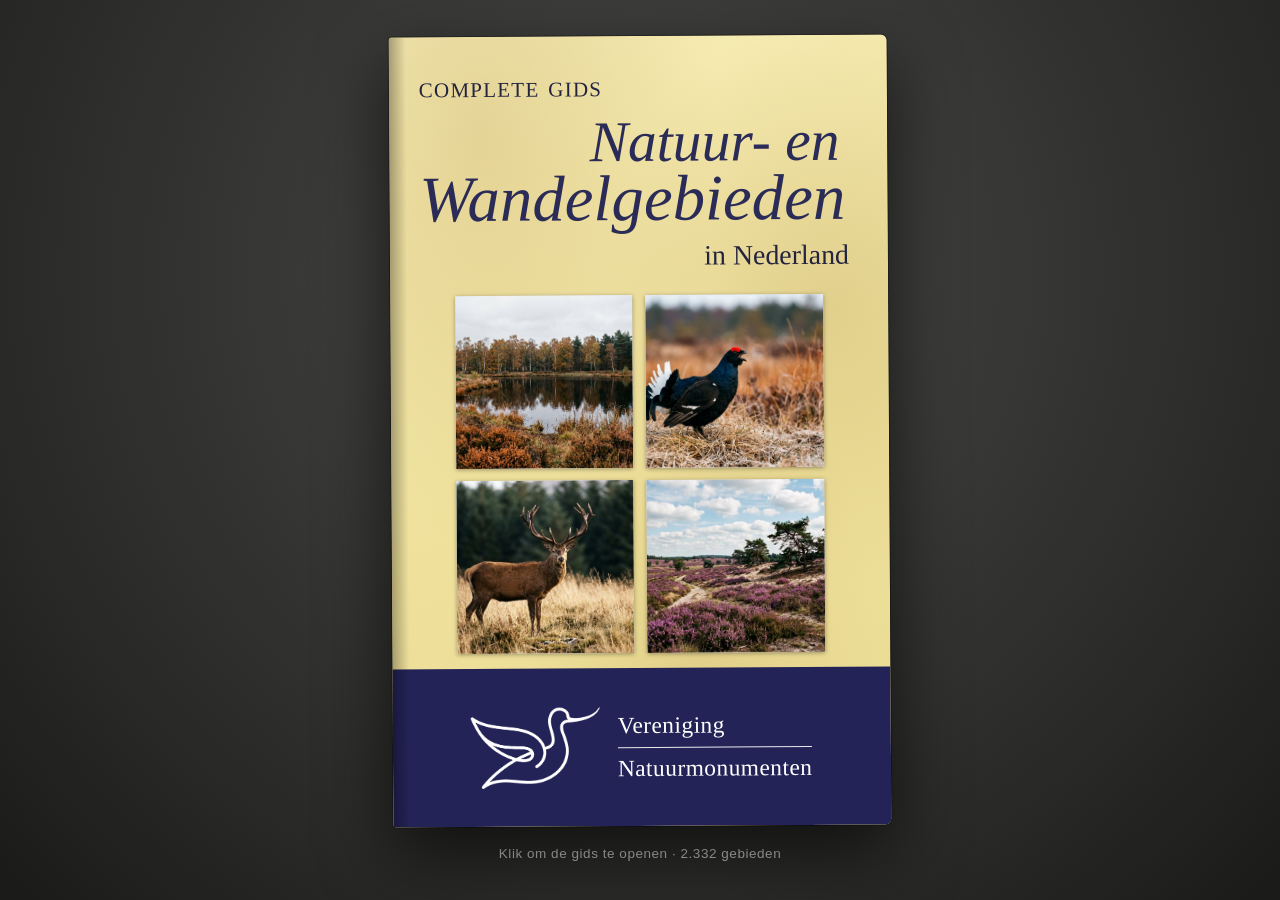
==== commit 95088f2b: "cards 2313-2332: batch 45 (Chaam, Goirle, Hilvarenbeek, Reusel-dal) - 98.3% (2332/2373) - 20 kaarten" ====
--- a/natuurgids-nederland.html
+++ b/natuurgids-nederland.html
@@ -34,7 +34,7 @@
 <div class="hero">
   <h1>🌿 Nature Reserve Guide — The Netherlands</h1>
   <p>One integrated guide to <b>all 2,373 reserves</b> — your six original lists plus your new additions — detailed profiles in the style of your De Hoge Veluwe card: seasons, Natura 2000 habitats, spectacles, wildlife and trailheads.</p>
-  <div class="progressbar"><i style="width:97.4%"></i></div>
+  <div class="progressbar"><i style="width:98.3%"></i></div>
   <p style="font-size:13px"><b>Progress: <span id="prog-done"></span> of <span id="prog-total"></span> reserves</b> · Lists 1–32 compleet (kaarten 1–1031) · List 33 gestart uit de complete boeklijst · ✨ alle kaarten tweetalig</p>
 </div>
 <main>
@@ -2397,6 +2397,26 @@
 <li><a href="#nr2310">Strijbeekse Heide</a></li>
 <li><a href="#nr2311">Hondsdonk</a></li>
 <li><a href="#nr2312">Valkenberg</a></li>
+<li><a href="#nr2313">Chaamse Beek</a></li>
+<li><a href="#nr2314">Kapellebos</a></li>
+<li><a href="#nr2315">Ooijevaarsnest, Regte Heide en Riels Hoefke</a></li>
+<li><a href="#nr2316">Halve Maan</a></li>
+<li><a href="#nr2317">Abcoven</a></li>
+<li><a href="#nr2318">Gemeentebossen Hilvarenbeek</a></li>
+<li><a href="#nr2319">Kerkeindseheide</a></li>
+<li><a href="#nr2320">Gemeentebossen Goirlesedijk</a></li>
+<li><a href="#nr2321">Gorp de Leij</a></li>
+<li><a href="#nr2322">Annanina's Rust</a></li>
+<li><a href="#nr2323">Rovertse Heide</a></li>
+<li><a href="#nr2324">'t Merkske</a></li>
+<li><a href="#nr2325">De Utrecht</a></li>
+<li><a href="#nr2326">Wellenseindse Heide</a></li>
+<li><a href="#nr2327">Dal van de Reusel</a></li>
+<li><a href="#nr2328">Turnhoutse Heide</a></li>
+<li><a href="#nr2329">Molenheide</a></li>
+<li><a href="#nr2330">Reuselse Moeren</a></li>
+<li><a href="#nr2331">Moergestels Broek</a></li>
+<li><a href="#nr2332">Reuselbeemden</a></li>
 </ol>
   <div class="legend" style="margin-top:14px">
     <span>🟢 forest &amp; ridge</span><span>🟣 heath &amp; peat</span><span>🔵 water &amp; streams</span><span>🟡 historic estate</span><span>🟠 parkland</span><span>🇪🇺 = Natura 2000</span><span style="background:#efe7f5;color:#6a3f92">✨ = peak this month</span>
@@ -2472,6 +2492,22 @@
       <p>Group 45 closes in the Zaan district and Waterland, where the subject is always the same: <b>peat too wet to develop</b>. At two thousand hectares the <b>Wormer- en Jisperveld</b> is the largest continuous peat meadow in western Europe, and farmers still ferry their cows out to pasture. In the <b>Guisveld</b> centuries of inheritance division have narrowed the parcels into ribbons ten metres wide — unworkable for farming, and for that very reason now nature.</p>
       <p>The forts of the Defence Line yield two fine details: <b>Fort bij Spijkerboor</b> was the most heavily armed of the entire line, and around the <b>Fort aan de Middenweg</b> the Zones Act applied, permitting only timber building within a thousand metres — hence the striking openness and the wooden farmhouses still standing there.</p>
       <p>The guide then steps into the <b>youngest province</b>. In Flevoland everything was made after 1957, and on the fertile marine clay woods grow twice as fast as on sand. One place breaks the pattern: the <b>river dune area</b> near Lelystad, where a twelve-thousand-year-old sand ridge just pushes through the polder clay — acid, dry and poor in an otherwise rich polder.</p>
+    </div>
+<div class="post">
+      <div class="c-nl">
+        <h3>Van Chaam naar de Reusel: 2313–2332</h3>
+        <p class="post-meta">List 87 vervolg + slot + list 88 begin · Chaamse Beek, Kapellebos, Ooijevaarsnest, Regte Heide en Riels Hoefke, Halve Maan, Abcoven, Gemeentebossen Hilvarenbeek, Kerkeindseheide, Gemeentebossen Goirlesedijk, Gorp de Leij, Annanina’s Rust, Rovertse Heide, ’t Merkske, De Utrecht, Wellenseindse Heide, Dal van de Reusel, Turnhoutse Heide, Molenheide, Reuselse Moeren, Moergestels Broek en Reuselbeemden</p>
+        <p>Weer twintig kaarten, en de gids telt nu <b>2.332 van de 2.373 boekgebieden (98,3%)</b>. De reis volgde het water: van de <b>Chaamse Beek</b> — waar Natuurmonumenten de gekanaliseerde sloot weer laat slingeren — via de <b>Leij</b> bij Goirle naar de <b>Reusel</b>, die in dit deel van Brabant de hele gordel draagt. (Ook deze batch had een scan-dubbel: “Ulvenhoutsebos en Chaam” bleek al kaart 1008 — overgeslagen.)</p>
+        <p>Bij <b>Goirle</b> lag het grootste cluster: het <b>876-ha complex van Regte Heide, Riels Hoefke, Ooijevaarsnest, Halve Maan en Nieuwkerk</b>, met <b>zeven grafheuvels uit de Midden-Bronstijd</b> en het <b>schijnvliegveld De Kiek</b> uit de Tweede Wereldoorlog, waar de bomkraters nog in het landschap liggen. Het <b>Abcoven</b> (41 ha) bleek klein maar fier: graslandjes met knotwilgen die <b>sinds 1996 met de hand gemaaid</b> worden. Bij Hilvarenbeek de landgoederenrij: <b>Gorp de Leij</b> (92-ha enclave van Brabants Landschap aan de meanderende Rovertse Leij), <b>Annanina’s Rust</b> — in <b>1899</b> gesticht door een Diessense notaris en genoemd naar zijn <b>Russische geliefde</b> — en de <b>Rovertse Heide</b>, die in <b>1903</b> door de <b>Oranjebond van Orde</b> werd gekocht voor een mislukte sociale ontginning en sinds <b>1976</b> weer honderd hectare open heide is. Aan de Belgische grens stroomt het <b>Merkske</b> — <b>16 km kronkelend, nooit gekanaliseerd</b>, de beek zelf de landsgrens — en ligt het <b>2.500-ha landgoed De Utrecht</b>, dat in <b>1898/99</b> door een levensverzekeraar als belegging werd ontgonnen met <b>stoomploegen</b> en <b>Zeeuwse pachters</b>.</p>
+        <p>Het slotakkoord was de <b>Reusel</b>: in de jaren ’60 gekanaliseerd, maar in het <b>Land van de Hilver</b> sinds 2010 weer <b>hermeanderend</b> — <b>60 ha overbemeste bodem afgegraven</b>, de beek mag sinds 2020 grotendeels zelf haar loop bepalen, en het geheel groeide tot het <b>grootste weidevogelgebied van Noord-Brabant</b> (meer dan <b>80 paren grutto</b>). De <b>Reuselse Moeren</b> (152 ha hoogveenrestant met vogelkijkhut <b>De Kiekkaaste</b>) en de <b>Reuselbeemden</b> — de “Nieuwe” variant van de oude blauwgraslanden — completeerden het dal. Drie kaarten kregen <b>Natura 2000 Kempenland-West</b> als kader. Volgende batch: de rest van list 88 — van De Mortelen via Sonsche Heide naar de Dommel.</p>
+      </div>
+      <div class="c-en">
+        <h3>From Chaam to the Reusel: 2313–2332</h3>
+        <p class="post-meta">List 87 continued + finale + list 88 opening · Chaamse Beek, Kapellebos, Ooijevaarsnest, Regte Heide and Riels Hoefke, Halve Maan, Abcoven, Gemeentebossen Hilvarenbeek, Kerkeindseheide, Gemeentebossen Goirlesedijk, Gorp de Leij, Annanina’s Rust, Rovertse Heide, ’t Merkske, De Utrecht, Wellenseindse Heide, Dal van de Reusel, Turnhoutse Heide, Molenheide, Reuselse Moeren, Moergestels Broek and Reuselbeemden</p>
+        <p>Another twenty cards, and the guide now counts <b>2,332 of the 2,373 book sites (98.3%)</b>. The journey followed the water: from the <b>Chaamse Beek</b> — where Natuurmonumenten lets the canalised ditch wind again — via the <b>Leij</b> at Goirle to the <b>Reusel</b>, which carries the whole belt in this part of Brabant. (This batch held a scan duplicate too: “Ulvenhoutsebos en Chaam” turned out to be card 1008 already — skipped.)</p>
+        <p>Near <b>Goirle</b> lay the largest cluster: the <b>876-ha complex of Regte Heide, Riels Hoefke, Ooijevaarsnest, Halve Maan and Nieuwkerk</b>, with <b>seven burial mounds from the Middle Bronze Age</b> and the <b>De Kiek mock airfield</b> of the Second World War, its bomb craters still legible in the land. The <b>Abcoven</b> (41 ha) proved small but proud: pollard-willow grasslands <b>mown by hand since 1996</b>. Around Hilvarenbeek came the estate row: <b>Gorp de Leij</b> (a 92-ha Brabants Landschap enclave on the meandering Rovertse Leij), <b>Annanina’s Rust</b> — founded in <b>1899</b> by a Diessen notary and named after his <b>Russian beloved</b> — and the <b>Rovertse Heide</b>, bought in <b>1903</b> by the <b>Oranjebond van Orde</b> for a failed social reclamation and again a hundred hectares of open heath since <b>1976</b>. At the Belgian border flows the <b>Merkske</b> — <b>16 km of winding, never canalised</b>, the stream itself the national border — and lies the <b>2,500-ha De Utrecht estate</b>, reclaimed from <b>1898/99</b> by a life insurer as an investment, with <b>steam ploughs</b> and <b>Zeeland tenant farmers</b>.</p>
+        <p>The finale was the <b>Reusel</b>: canalised in the 1960s, but in the <b>Land van de Hilver</b> re-meandering since 2010 — <b>60 ha of over-fertilised soil excavated</b>, the stream largely choosing its own course again since 2020, and the whole growing into <b>North Brabant’s largest meadow-bird area</b> (more than <b>80 pairs of godwits</b>). The <b>Reuselse Moeren</b> (152 ha of bog remnant with the <b>De Kiekkaaste</b> bird hide) and the <b>Reusel meads</b> — the “new” edition of the old blue-grasslands — completed the valley. Three cards received <b>Natura 2000 Kempenland-West</b> as their frame. Next batch: the rest of list 88 — from De Mortelen via Sonsche Heide to the Dommel.</p>
+      </div>
     </div>
 <div class="post">
       <div class="c-nl">
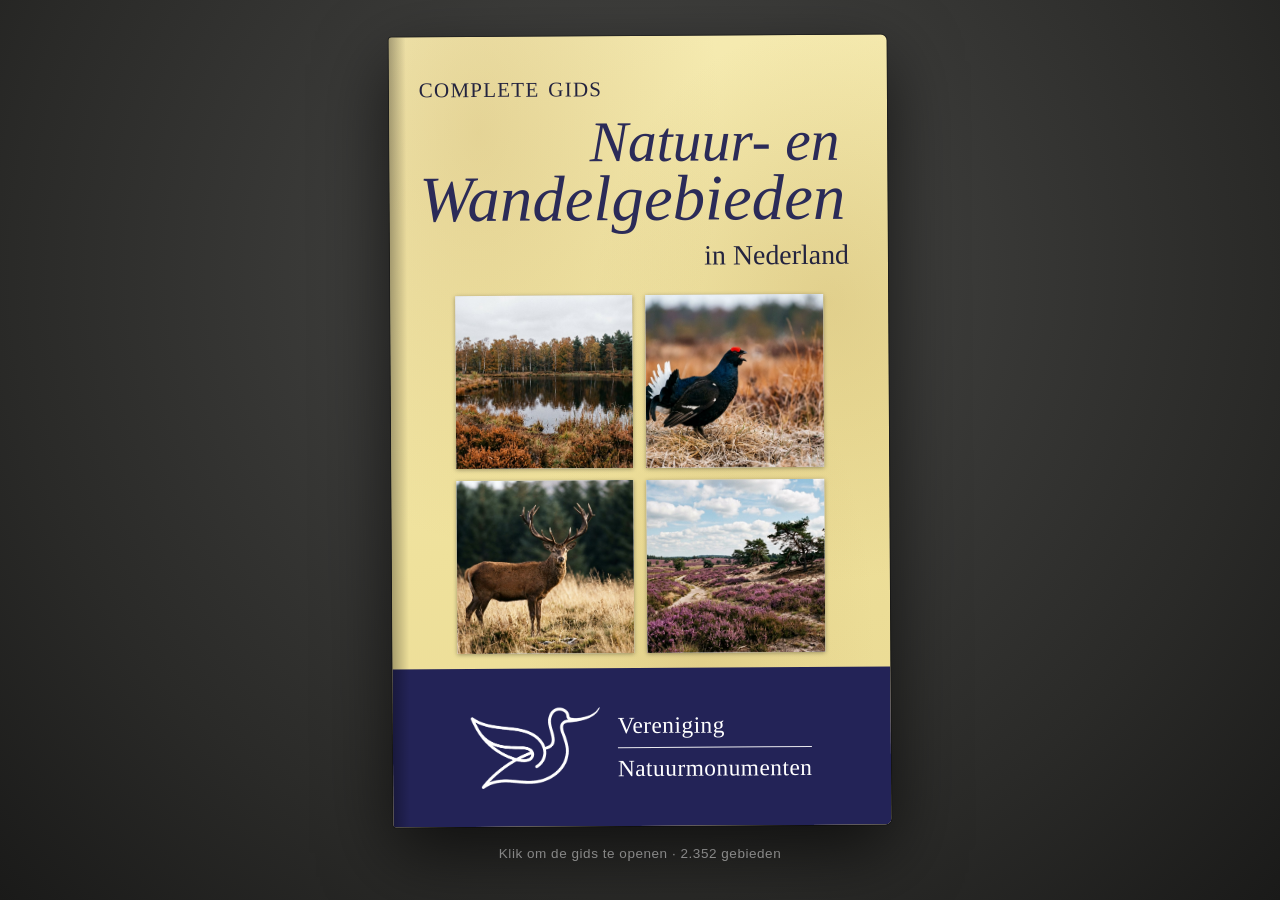
==== commit 02d7750d: "cards 2333-2352: batch 46 (list 88 Oirschot/Kempen west) — 2,352 of 2,373 (99.1%), blog #106, 3x Nat" ====
--- a/natuurgids-nederland.html
+++ b/natuurgids-nederland.html
@@ -34,7 +34,7 @@
 <div class="hero">
   <h1>🌿 Nature Reserve Guide — The Netherlands</h1>
   <p>One integrated guide to <b>all 2,373 reserves</b> — your six original lists plus your new additions — detailed profiles in the style of your De Hoge Veluwe card: seasons, Natura 2000 habitats, spectacles, wildlife and trailheads.</p>
-  <div class="progressbar"><i style="width:98.3%"></i></div>
+  <div class="progressbar"><i style="width:99.1%"></i></div>
   <p style="font-size:13px"><b>Progress: <span id="prog-done"></span> of <span id="prog-total"></span> reserves</b> · Lists 1–32 compleet (kaarten 1–1031) · List 33 gestart uit de complete boeklijst · ✨ alle kaarten tweetalig</p>
 </div>
 <main>
@@ -2417,6 +2417,26 @@
 <li><a href="#nr2330">Reuselse Moeren</a></li>
 <li><a href="#nr2331">Moergestels Broek</a></li>
 <li><a href="#nr2332">Reuselbeemden</a></li>
+<li><a href="#nr2333">Sonderen en Hoekvelden Oude Steeg</a></li>
+<li><a href="#nr2334">Nieuwe Heide</a></li>
+<li><a href="#nr2335">Sonsche Heide</a></li>
+<li><a href="#nr2336">Dommelrode en Breugelsbroek</a></li>
+<li><a href="#nr2337">Ruweeuwsels</a></li>
+<li><a href="#nr2338">Heerendonk</a></li>
+<li><a href="#nr2339">Nuenen</a></li>
+<li><a href="#nr2340">Het Stuk</a></li>
+<li><a href="#nr2341">Turkaa</a></li>
+<li><a href="#nr2342">De Katschut</a></li>
+<li><a href="#nr2343">Spreeuwelse Heide</a></li>
+<li><a href="#nr2344">Kuikeindse Heide</a></li>
+<li><a href="#nr2345">Spekdonken en Molenbroek</a></li>
+<li><a href="#nr2346">Landschotse Heide</a></li>
+<li><a href="#nr2347">Donk</a></li>
+<li><a href="#nr2348">Neterselse Heide, De Beemden en Beersbroek</a></li>
+<li><a href="#nr2349">Dal van de Groote Beerze</a></li>
+<li><a href="#nr2350">Gemeentebossen Hoogeloon</a></li>
+<li><a href="#nr2351">Heieinden</a></li>
+<li><a href="#nr2352">Buikheide Oude Molen</a></li>
 </ol>
   <div class="legend" style="margin-top:14px">
     <span>🟢 forest &amp; ridge</span><span>🟣 heath &amp; peat</span><span>🔵 water &amp; streams</span><span>🟡 historic estate</span><span>🟠 parkland</span><span>🇪🇺 = Natura 2000</span><span style="background:#efe7f5;color:#6a3f92">✨ = peak this month</span>
@@ -2492,6 +2512,22 @@
       <p>Group 45 closes in the Zaan district and Waterland, where the subject is always the same: <b>peat too wet to develop</b>. At two thousand hectares the <b>Wormer- en Jisperveld</b> is the largest continuous peat meadow in western Europe, and farmers still ferry their cows out to pasture. In the <b>Guisveld</b> centuries of inheritance division have narrowed the parcels into ribbons ten metres wide — unworkable for farming, and for that very reason now nature.</p>
       <p>The forts of the Defence Line yield two fine details: <b>Fort bij Spijkerboor</b> was the most heavily armed of the entire line, and around the <b>Fort aan de Middenweg</b> the Zones Act applied, permitting only timber building within a thousand metres — hence the striking openness and the wooden farmhouses still standing there.</p>
       <p>The guide then steps into the <b>youngest province</b>. In Flevoland everything was made after 1957, and on the fertile marine clay woods grow twice as fast as on sand. One place breaks the pattern: the <b>river dune area</b> near Lelystad, where a twelve-thousand-year-old sand ridge just pushes through the polder clay — acid, dry and poor in an otherwise rich polder.</p>
+    </div>
+<div class="post">
+      <div class="c-nl">
+        <h3>Van Oirschot naar de Buikheide: 2333–2352</h3>
+        <p class="post-meta">List 88 vervolg · Sonderen en Hoekvelden Oude Steeg, Nieuwe Heide, Sonsche Heide, Dommelrode en Breugelsbroek, Ruweeuwsels, Heerendonk, Nuenen, Het Stuk, Turkaa, De Katschut, Spreeuwelse Heide, Kuikeindse Heide, Spekdonken en Molenbroek, Landschotse Heide, Donk, Neterselse Heide, Dal van de Groote Beerze, Gemeentebossen Hoogeloon, Heieinden, Buikheide Oude Molen</p>
+        <p>Nog eens twintig kaarten, en de gids telt nu <b>2.352 van de 2.373 boekgebieden (99,1%)</b> — nog maar 21 te gaan. Deze batch volgde de rand van de Kempen: van de poelen en houtwallen bij <b>Oirschot</b> via het Van Gogh-land van <b>Nuenen</b> naar de vennen- en beekdalenlandschap rond <b>Westelbeers, Netersel en Hoogeloon</b>. (Twee scan-dubbels gingen er weer af: “De Mortelen en Heerenbeek” bleek kaart 303, “De Utrecht” stond al bij list 87.)</p>
+        <p>Het noordelijke deel stond in het teken van <b>Van Gogh</b>: de <b>Sonsche Heide</b> (±300 ha, met het 34-ha reservaat rond het <b>Oud Meer</b>) is onderdeel van het <b>Van Gogh Nationaal Park</b>, en in <b>Nuenen</b> schilderde Vincent in <b>1883–1885</b> een kwart van zijn hele oeuvre — <b>Het Stuk</b> (143 ha) herbergt intussen een van de <b>oehoe-paren</b> van Brabant. De <b>Nieuwe Heide</b> bij Eersel kreeg het grootste toekomstplan: 277 ha bos die in <b>2023–2070</b> stap voor stap terug naar heide en ven. En het <b>Turkaa</b> bij Bladel bewees dat klein ook groot kan: ±10 ha met ijsvogelwand, vleermuizenkelder en belevingspad. Eén kaart kreeg het ⚠️-stempel: <b>De Katschut</b> is in geen enkele publieke bron te vinden en werd uit regionale context opgebouwd.</p>
+        <p>Dan de Kempen-gordel zelf: de <b>Spreeuwelse Heide</b> bleek allang bos (alleen de naam herinnert aan de hei), de <b>Kuikeindse Heide</b> is de beboste helft van het complex, en in de <b>Spekdonken</b> graaft het project <b>De Levende Beerze</b> sinds 2022 een nieuwe kronkelende beek. De <b>Landschotse Heide</b> (239 ha, “de Keienhurk”) met vijf vennen, <b>±30 libellensoorten</b>, piramide-uitkijktoren (2014) en rolstoelpad kreeg <b>Natura 2000 Kempenland-West</b> — net als de <b>Neterselse Heide</b>, in <b>2004 voor €1</b> gekocht van de gemeente Bladel, en het <b>Dal van de Groote Beerze</b> (298 ha), waar de beek zelf binnen het Natura 2000-gebied ligt en in 2021–22 opnieuw ging meanderen — compleet met een <b>voorde</b>. De <b>Gemeentebossen Hoogeloon</b> brachten de diepste historie: al in de <b>16e eeuw</b> gemeenschapsbezit, met de <b>Kabouterberg</b> — een gereconstrueerde <b>Romeinse grafheuvel</b> — en een villa-akker met oude graanrassen. Slot: de <b>Buikheide</b> bij Wintelre met het <b>Grootmeer</b> en <b>Kleinmeer</b>, nooit verzuurde Weichselien-vennen en sinds 1990 beschermd natuurmonument, pal naast de grafheuvels van <b>Toterfout-Halfmijl</b>. Volgende batch: het slot van list 88 — de laatste 21 gebieden.</p>
+      </div>
+      <div class="c-en">
+        <h3>From Oirschot to the Buikheide: 2333–2352</h3>
+        <p class="post-meta">List 88 continued · Sonderen en Hoekvelden Oude Steeg, Nieuwe Heide, Sonsche Heide, Dommelrode en Breugelsbroek, Ruweeuwsels, Heerendonk, Nuenen, Het Stuk, Turkaa, De Katschut, Spreeuwelse Heide, Kuikeindse Heide, Spekdonken en Molenbroek, Landschotse Heide, Donk, Neterselse Heide, Dal van de Groote Beerze, Gemeentebossen Hoogeloon, Heieinden, Buikheide Oude Molen</p>
+        <p>Another twenty cards, and the guide now counts <b>2,352 of the 2,373 book sites (99.1%)</b> — only 21 to go. This batch traced the edge of the Campine: from the ponds and hedgerows of <b>Oirschot</b> via Van Gogh’s <b>Nuenen</b> to the pool and stream-valley landscape around <b>Westelbeers, Netersel and Hoogeloon</b>. (Two scan duplicates dropped off again: “De Mortelen en Heerenbeek” proved to be card 303, “De Utrecht” already sat in list 87.)</p>
+        <p>The northern part stood in the sign of <b>Van Gogh</b>: the <b>Sonsche Heide</b> (±300 ha, with the 34-ha reserve around the <b>Oud Meer</b>) belongs to the <b>Van Gogh National Park</b>, and in <b>Nuenen</b> Vincent painted a quarter of his entire oeuvre in <b>1883–1885</b> — <b>Het Stuk</b> (143 ha) now shelters one of Brabant’s <b>eagle-owl pairs</b>. The <b>Nieuwe Heide</b> near Eersel received the grandest future plan: 277 ha of woodland stepping back to heath and fen between <b>2023 and 2070</b>. And the <b>Turkaa</b> near Bladel proved small can be great: ±10 ha with a kingfisher screen, bat cellar and experience trail. One card got the ⚠️ stamp: <b>De Katschut</b> appears in no public source and was built up from regional context.</p>
+        <p>Then the Campine belt itself: the <b>Spreeuwelse Heide</b> turned out to be woodland long ago (only the name remembers the heath), the <b>Kuikeindse Heide</b> is the afforested half of the complex, and in the <b>Spekdonken</b> the <b>Living Beerze</b> project has been digging a new winding stream since 2022. The <b>Landschotse Heide</b> (239 ha, “de Keienhurk”) with five pools, <b>±30 dragonfly species</b>, a pyramid lookout (2014) and a wheelchair path received <b>Natura 2000 Kempenland-West</b> — as did the <b>Neterselse Heide</b>, bought for <b>€1</b> from the municipality of Bladel in <b>2004</b>, and the <b>Dal van de Groote Beerze</b> (298 ha), where the stream itself lies inside the Natura 2000 site and began meandering again in 2021–22 — complete with a <b>ford</b>. The <b>Gemeentebossen Hoogeloon</b> brought the deepest history: common land since the <b>16th century</b>, with the <b>Kabouterberg</b> — a reconstructed <b>Roman barrow</b> — and a villa field of old grain varieties. Finale: the <b>Buikheide</b> near Wintelre with the <b>Grootmeer</b> and <b>Kleinmeer</b>, never-acidified Weichselian fens and a protected nature monument since 1990, right beside the <b>Toterfout-Halfmijl</b> barrows. Next batch: the finale of list 88 — the last 21 areas.</p>
+      </div>
     </div>
 <div class="post">
       <div class="c-nl">
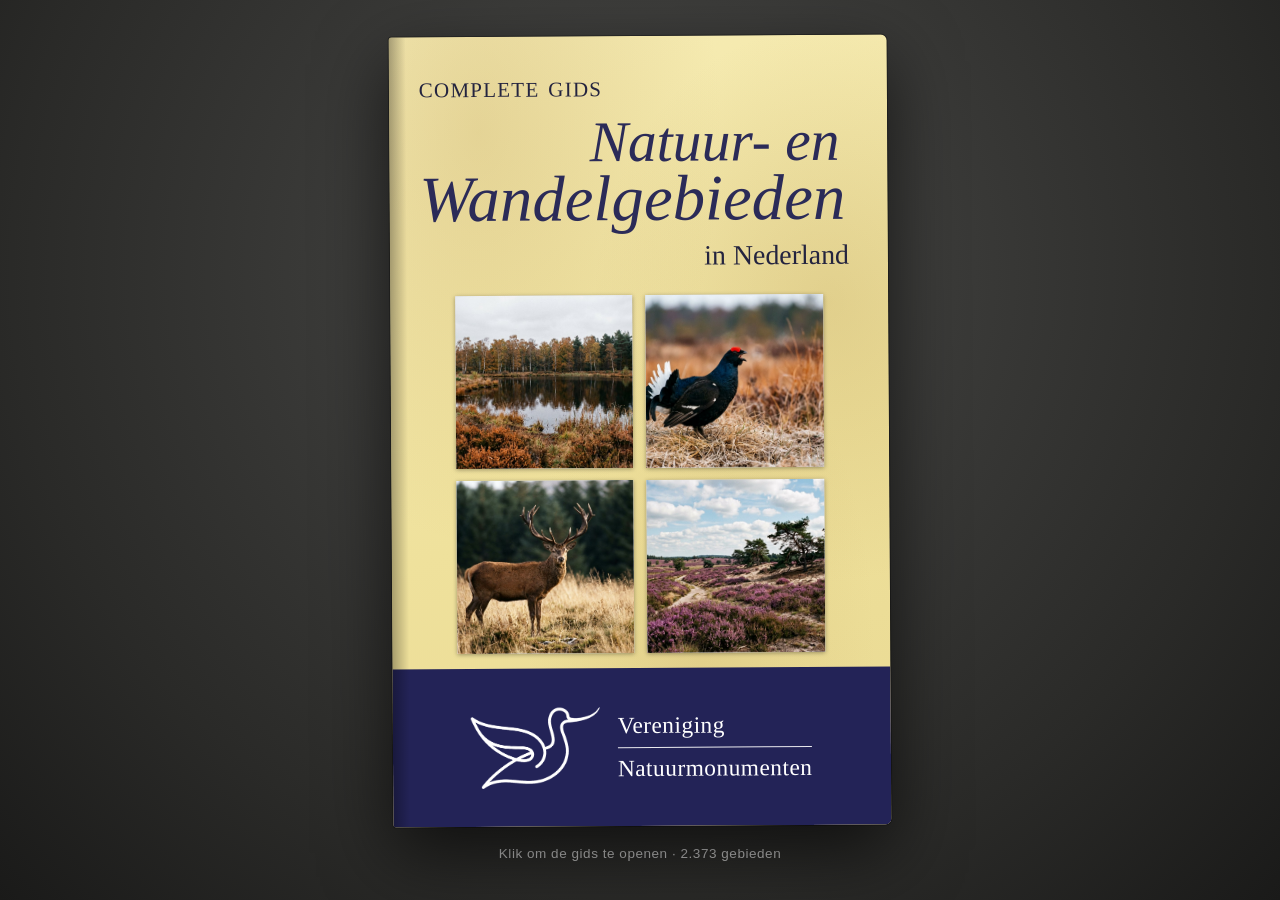
==== commit 8bd8c6d0: "cards 2353-2373: batch 47 FINAL (list 88 Oirschotse Heide to Keersop) — ALL 2,373 of 2,373 book site" ====
--- a/natuurgids-nederland.html
+++ b/natuurgids-nederland.html
@@ -34,7 +34,7 @@
 <div class="hero">
   <h1>🌿 Nature Reserve Guide — The Netherlands</h1>
   <p>One integrated guide to <b>all 2,373 reserves</b> — your six original lists plus your new additions — detailed profiles in the style of your De Hoge Veluwe card: seasons, Natura 2000 habitats, spectacles, wildlife and trailheads.</p>
-  <div class="progressbar"><i style="width:99.1%"></i></div>
+  <div class="progressbar"><i style="width:100.0%"></i></div>
   <p style="font-size:13px"><b>Progress: <span id="prog-done"></span> of <span id="prog-total"></span> reserves</b> · Lists 1–32 compleet (kaarten 1–1031) · List 33 gestart uit de complete boeklijst · ✨ alle kaarten tweetalig</p>
 </div>
 <main>
@@ -2437,6 +2437,27 @@
 <li><a href="#nr2350">Gemeentebossen Hoogeloon</a></li>
 <li><a href="#nr2351">Heieinden</a></li>
 <li><a href="#nr2352">Buikheide Oude Molen</a></li>
+<li><a href="#nr2353">Oostelbeerse Heide</a></li>
+<li><a href="#nr2354">'s Heerenvijvers</a></li>
+<li><a href="#nr2355">Oirschotse Heide</a></li>
+<li><a href="#nr2356">De Schouwberg</a></li>
+<li><a href="#nr2357">Knegelse Heide</a></li>
+<li><a href="#nr2358">Mirandolles Heike</a></li>
+<li><a href="#nr2359">Ten Vorsel</a></li>
+<li><a href="#nr2360">De Palts en Kroonvense Heide</a></li>
+<li><a href="#nr2361">Gemeentebossen Reusel</a></li>
+<li><a href="#nr2362">Cartierheide</a></li>
+<li><a href="#nr2363">De Pan</a></li>
+<li><a href="#nr2364">Eersel</a></li>
+<li><a href="#nr2365">Einderheide</a></li>
+<li><a href="#nr2366">Gemeentebossen Waalre</a></li>
+<li><a href="#nr2367">Kanunnikesven</a></li>
+<li><a href="#nr2368">Groote Heide</a></li>
+<li><a href="#nr2369">Gemeentebossen Heeze</a></li>
+<li><a href="#nr2370">Valkenhorst en Heezerheide</a></li>
+<li><a href="#nr2371">Wandelpark, De Grote Meer en Nederheide</a></li>
+<li><a href="#nr2372">Dommelse Bossen</a></li>
+<li><a href="#nr2373">Keersop en Run</a></li>
 </ol>
   <div class="legend" style="margin-top:14px">
     <span>🟢 forest &amp; ridge</span><span>🟣 heath &amp; peat</span><span>🔵 water &amp; streams</span><span>🟡 historic estate</span><span>🟠 parkland</span><span>🇪🇺 = Natura 2000</span><span style="background:#efe7f5;color:#6a3f92">✨ = peak this month</span>
@@ -2512,6 +2533,22 @@
       <p>Group 45 closes in the Zaan district and Waterland, where the subject is always the same: <b>peat too wet to develop</b>. At two thousand hectares the <b>Wormer- en Jisperveld</b> is the largest continuous peat meadow in western Europe, and farmers still ferry their cows out to pasture. In the <b>Guisveld</b> centuries of inheritance division have narrowed the parcels into ribbons ten metres wide — unworkable for farming, and for that very reason now nature.</p>
       <p>The forts of the Defence Line yield two fine details: <b>Fort bij Spijkerboor</b> was the most heavily armed of the entire line, and around the <b>Fort aan de Middenweg</b> the Zones Act applied, permitting only timber building within a thousand metres — hence the striking openness and the wooden farmhouses still standing there.</p>
       <p>The guide then steps into the <b>youngest province</b>. In Flevoland everything was made after 1957, and on the fertile marine clay woods grow twice as fast as on sand. One place breaks the pattern: the <b>river dune area</b> near Lelystad, where a twelve-thousand-year-old sand ridge just pushes through the polder clay — acid, dry and poor in an otherwise rich polder.</p>
+    </div>
+<div class="post">
+      <div class="c-nl">
+        <h3>De laatste 21: van Oostelbeers naar de Keersop — de gids is af</h3>
+        <p class="post-meta">List 88 slot · Oostelbeerse Heide, ’s Heerenvijvers, Oirschotse Heide, De Schouwberg, Knegelse Heide, Mirandolles Heike, Ten Vorsel, De Palts en Kroonvense Heide, Gemeentebossen Reusel, Cartierheide, De Pan, Eersel, Einderheide, Gemeentebossen Waalre, Kanunnikesven, Groote Heide, Gemeentebossen Heeze, Valkenhorst en Heezerheide, Wandelpark De Grote Meer en Nederheide, Dommelse Bossen, Keersop en Run</p>
+        <p>Dit is de laatste blog van deze gids — en met de slotbatch staat de teller op <b>2.373 van de 2.373 boekgebieden (100%)</b>. Alle gebieden uit het bronboek zijn nu tweetalig beschreven, van het eerste duin tot de laatste beek. (Twee dubbels gingen er ook in deze ronde af: “De Kempen” en “Dommeldal” stonden al eerder in de gids; de “De Pan” van Someren bleek kaart 83, dus de Pan van Maarheeze kreeg gewoon zijn eigen kaart.)</p>
+        <p>De batch eindigde zoals de Kempen horen te eindigen: met landgoederen, vennen en beken. Het <b>Landgoed Ten Vorsel</b> bracht negen eeuwen geschiedenis — al in <b>1173</b> bezit van de <b>Abdij van Postel</b> — en de <b>Heksenboom</b>, in <b>2019</b> verkozen tot <b>Nederlandse Boom van het Jaar</b>. De <b>Cartierheide</b> (172 ha) bleek gered door een <b>baron</b> die er jaagde en in <b>1932</b> door zijn zoon aan Natuurmonumenten werd geschonken; er zwemt en zondigt er de <b>gladde slang</b>. De <b>Pan van Maarheeze</b> was het landgoed dat de <b>familie Philips</b> in <b>1928</b> kocht voor de “bleekneusjes”, met de <b>kleine ijsvogelvlinder</b> als troeteldier. Het <b>Kanunnikesven</b> op de Stratumse Heide herbergt een <b>drijvend hoogveeneiland</b> — één van de laatste van Brabant. En <b>mejuffrouw Mirandolle</b>, de freule die honderd jaar werd, schonk tussen 1936 en 1939 haar “Heike” aan Natuurmonumenten.</p>
+        <p>Vier kaarten kregen <b>Natura 2000 Leenderbos, Groote Heide &amp; De Plateaux</b> als kader: de naamgevende <b>Groote Heide</b> zelf (ooit twintig kilometer aaneengesloten hei tussen Eindhoven en Achel), de <b>Gemeentebossen van Heeze</b> met de <b>Diepmeerven</b>, de <b>798-ha landgoederen-wig</b> van <b>Valkenhorst en Heezerheide</b>, en — helemaal op het eind — de <b>Keersopperbeemden</b> bij Dommelen, waar het laagste punt van het Keersopdal is afgegraven om het water de ruimte te geven. De allereerste kaart van deze gids begon bij een Poels en een Bergh; de laatste eindigt bij een bruggetje over de <b>Keersop</b>. <b>De gids is af — maar de Kempen niet.</b> Wie hem gebruikt, vindt nu alle 2.373 gebieden: van Waddenzee tot Zuid-Limburg, van duin tot ven, van productiebos tot hoogveeneiland. Wandelen maar.</p>
+      </div>
+      <div class="c-en">
+        <h3>The last 21: from Oostelbeers to the Keersop — the guide is complete</h3>
+        <p class="post-meta">List 88 finale · Oostelbeerse Heide, ’s Heerenvijvers, Oirschotse Heide, De Schouwberg, Knegse Heide, Mirandolles Heike, Ten Vorsel, De Palts en Kroonvense Heide, Gemeentebossen Reusel, Cartierheide, De Pan, Eersel, Einderheide, Gemeentebossen Waalre, Kanunnikesven, Groote Heide, Gemeentebossen Heeze, Valkenhorst en Heezerheide, Wandelpark De Grote Meer en Nederheide, Dommelse Bossen, Keersop en Run</p>
+        <p>This is the guide’s last blog post — and with the final batch the counter stands at <b>2,373 of the 2,373 book sites (100%)</b>. Every area of the source book is now described bilingually, from the first dune to the last stream. (Two duplicates dropped off in this round too: “De Kempen” and “Dommeldal” already sat earlier in the guide; Someren’s “De Pan” proved to be card 83, so Maarheeze’s Pan simply got its own card.)</p>
+        <p>The batch ended the way the Campine should end: with estates, fens and streams. <b>Landgoed Ten Vorsel</b> brought nine centuries of history — already in <b>1173</b> property of <b>Postel Abbey</b> — and the <b>Witches’ Tree</b>, voted <b>Dutch Tree of the Year</b> in <b>2019</b>. The <b>Cartierheide</b> (172 ha) turned out to be saved by a <b>baron</b> who hunted there, donated to Natuurmonumenten by his son in <b>1932</b>; the <b>smooth snake</b> still basks on its sods. Maarheeze’s <b>Pan</b> was the estate the <b>Philips family</b> bought in <b>1928</b> for the city’s “pale-cheeked children”, with the <b>white admiral</b> as its darling. The <b>Kanunnikesven</b> on the Stratumse Heide holds a <b>floating raised-bog island</b> — one of Brabant’s last. And <b>Miss Mirandolle</b>, the lady who turned a hundred, donated her “Heike” to Natuurmonumenten between 1936 and 1939.</p>
+        <p>Four cards received <b>Natura 2000 Leenderbos, Groote Heide &amp; De Plateaux</b> as their frame: the name-giving <b>Groote Heide</b> itself (once twenty kilometres of unbroken heath between Eindhoven and Achel), the <b>Heeze municipal woods</b> with the <b>Diepmeerven</b>, the <b>798-ha estate wedge</b> of <b>Valkenhorst and Heezerheide</b>, and — at the very end — the <b>Keersopperbeemden</b> by Dommelen, where the lowest point of the Keersop valley was excavated to give the water room. The very first card of this guide began at a Poel and a Berg; the last ends at a little bridge over the <b>Keersop</b>. <b>The guide is finished — the Campine is not.</b> Anyone using it now finds all 2,373 areas: from the Wadden Sea to South Limburg, from dune to fen, from production forest to raised-bog island. Onward on foot.</p>
+      </div>
     </div>
 <div class="post">
       <div class="c-nl">
